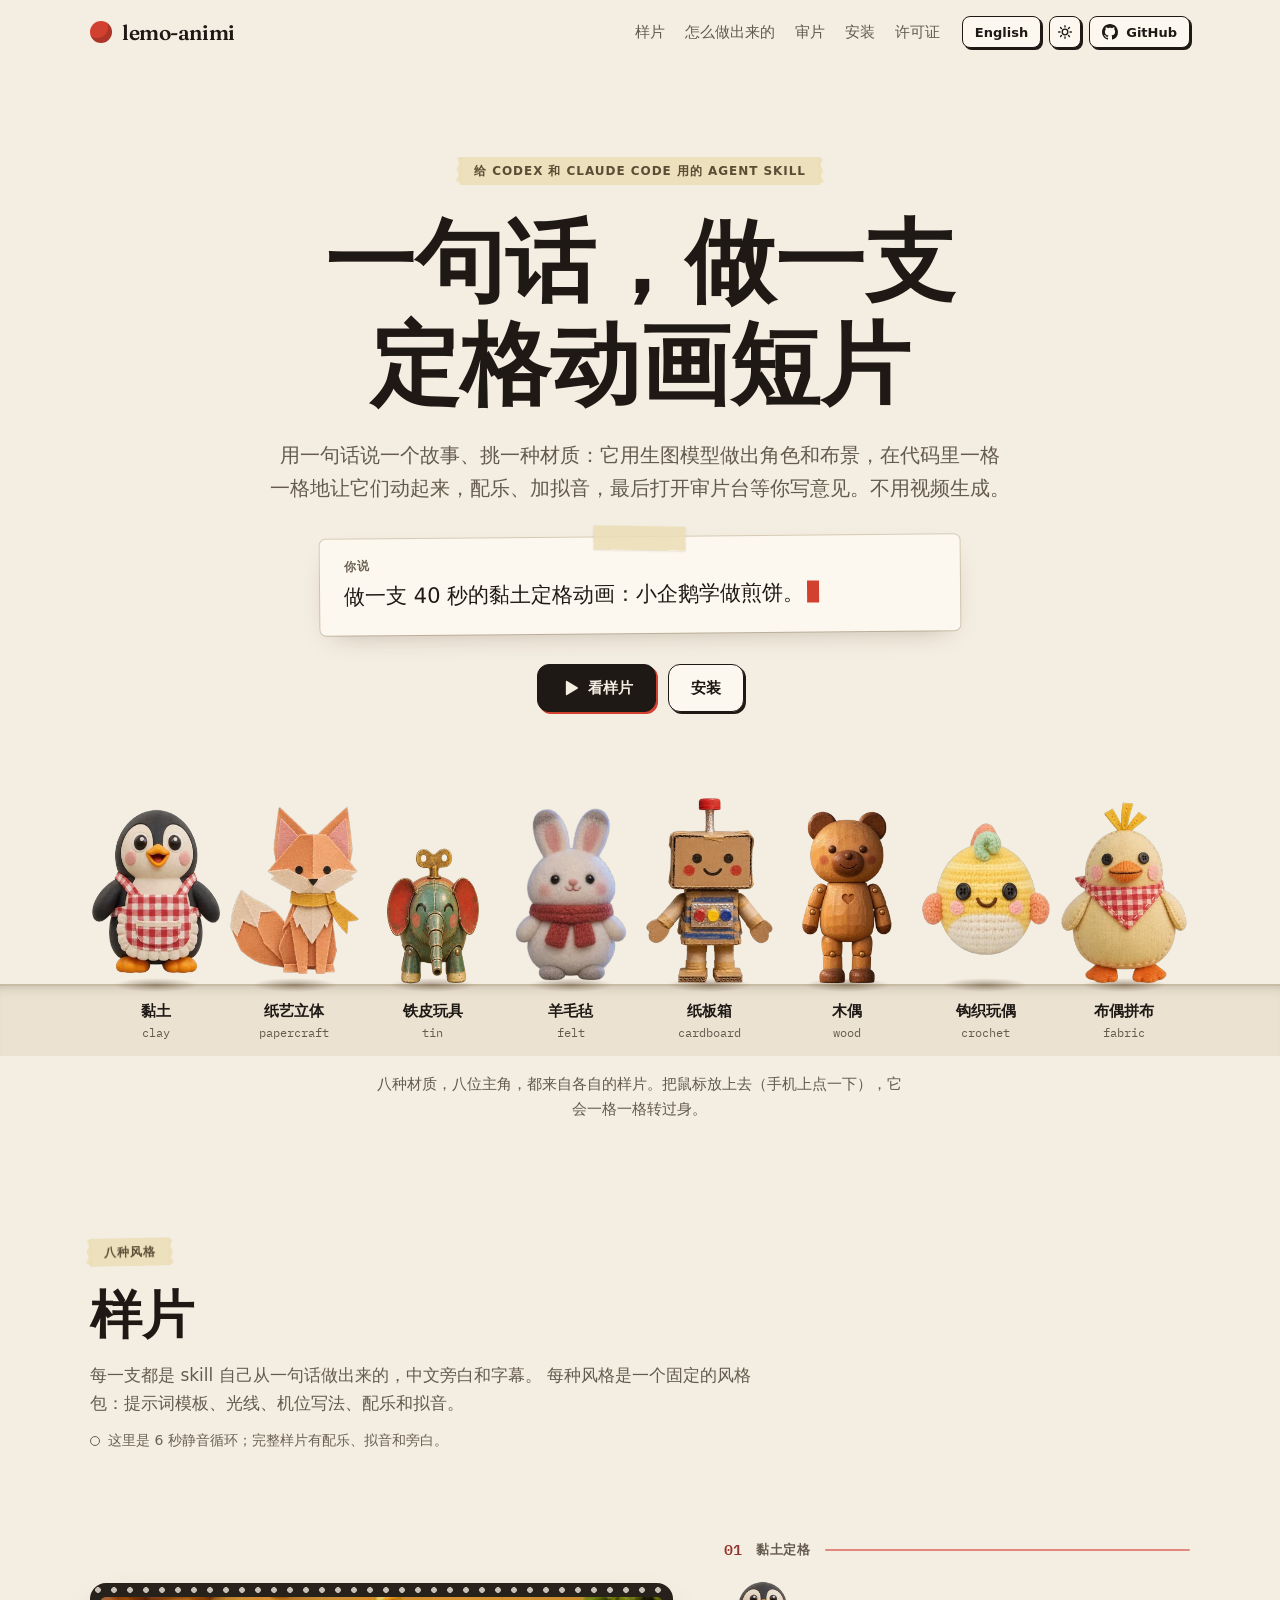
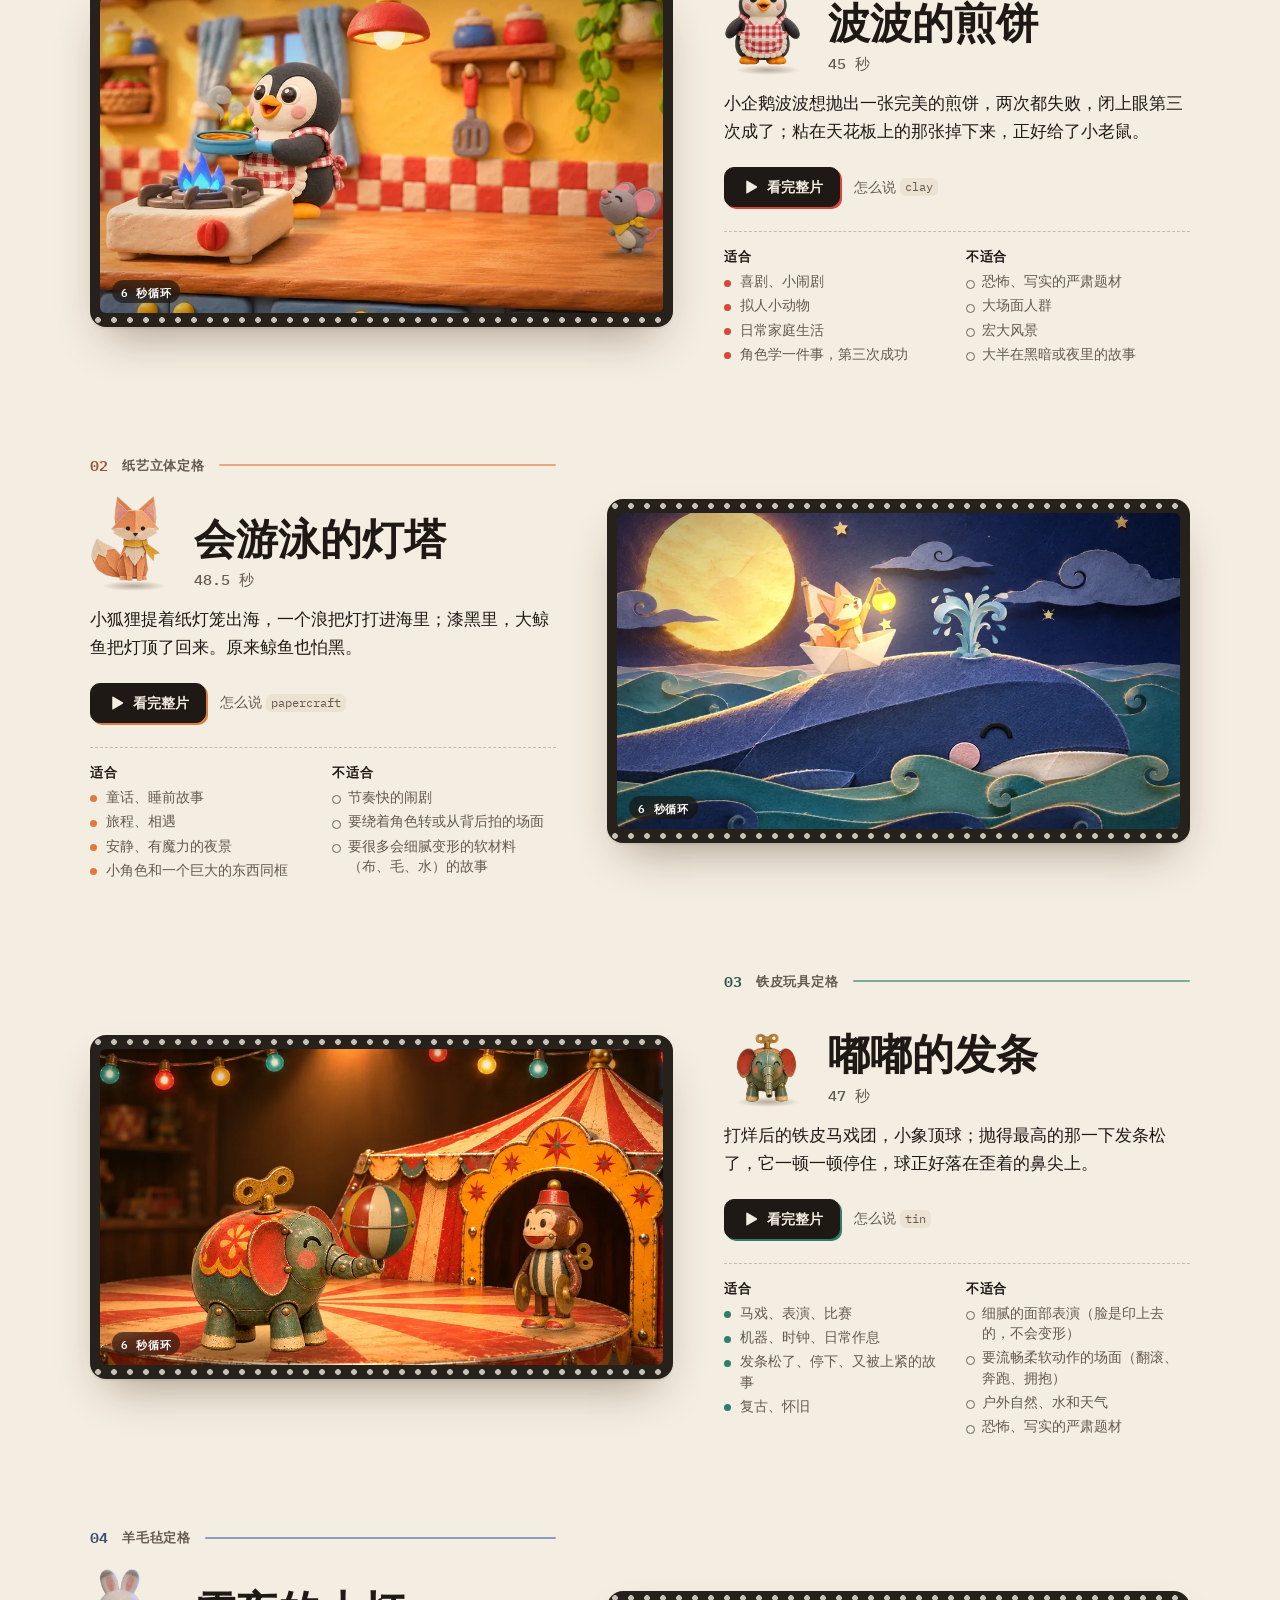
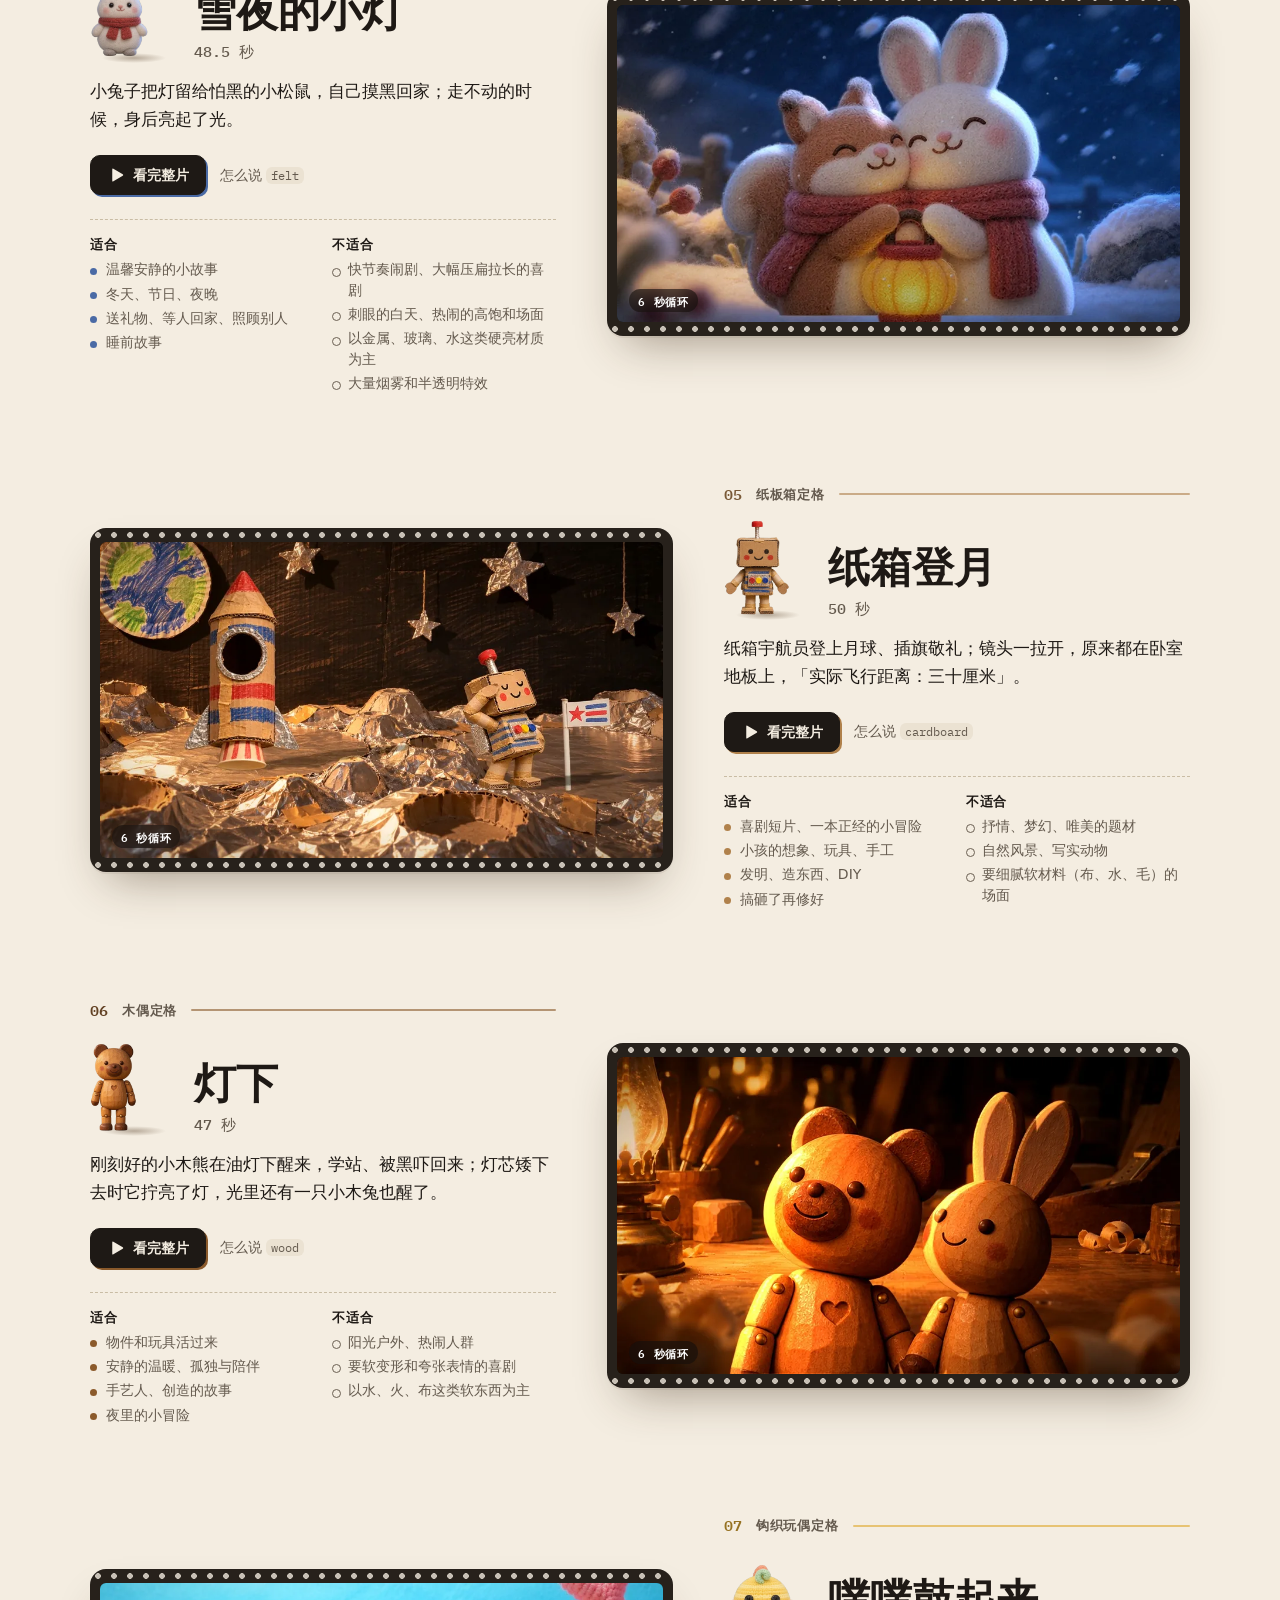
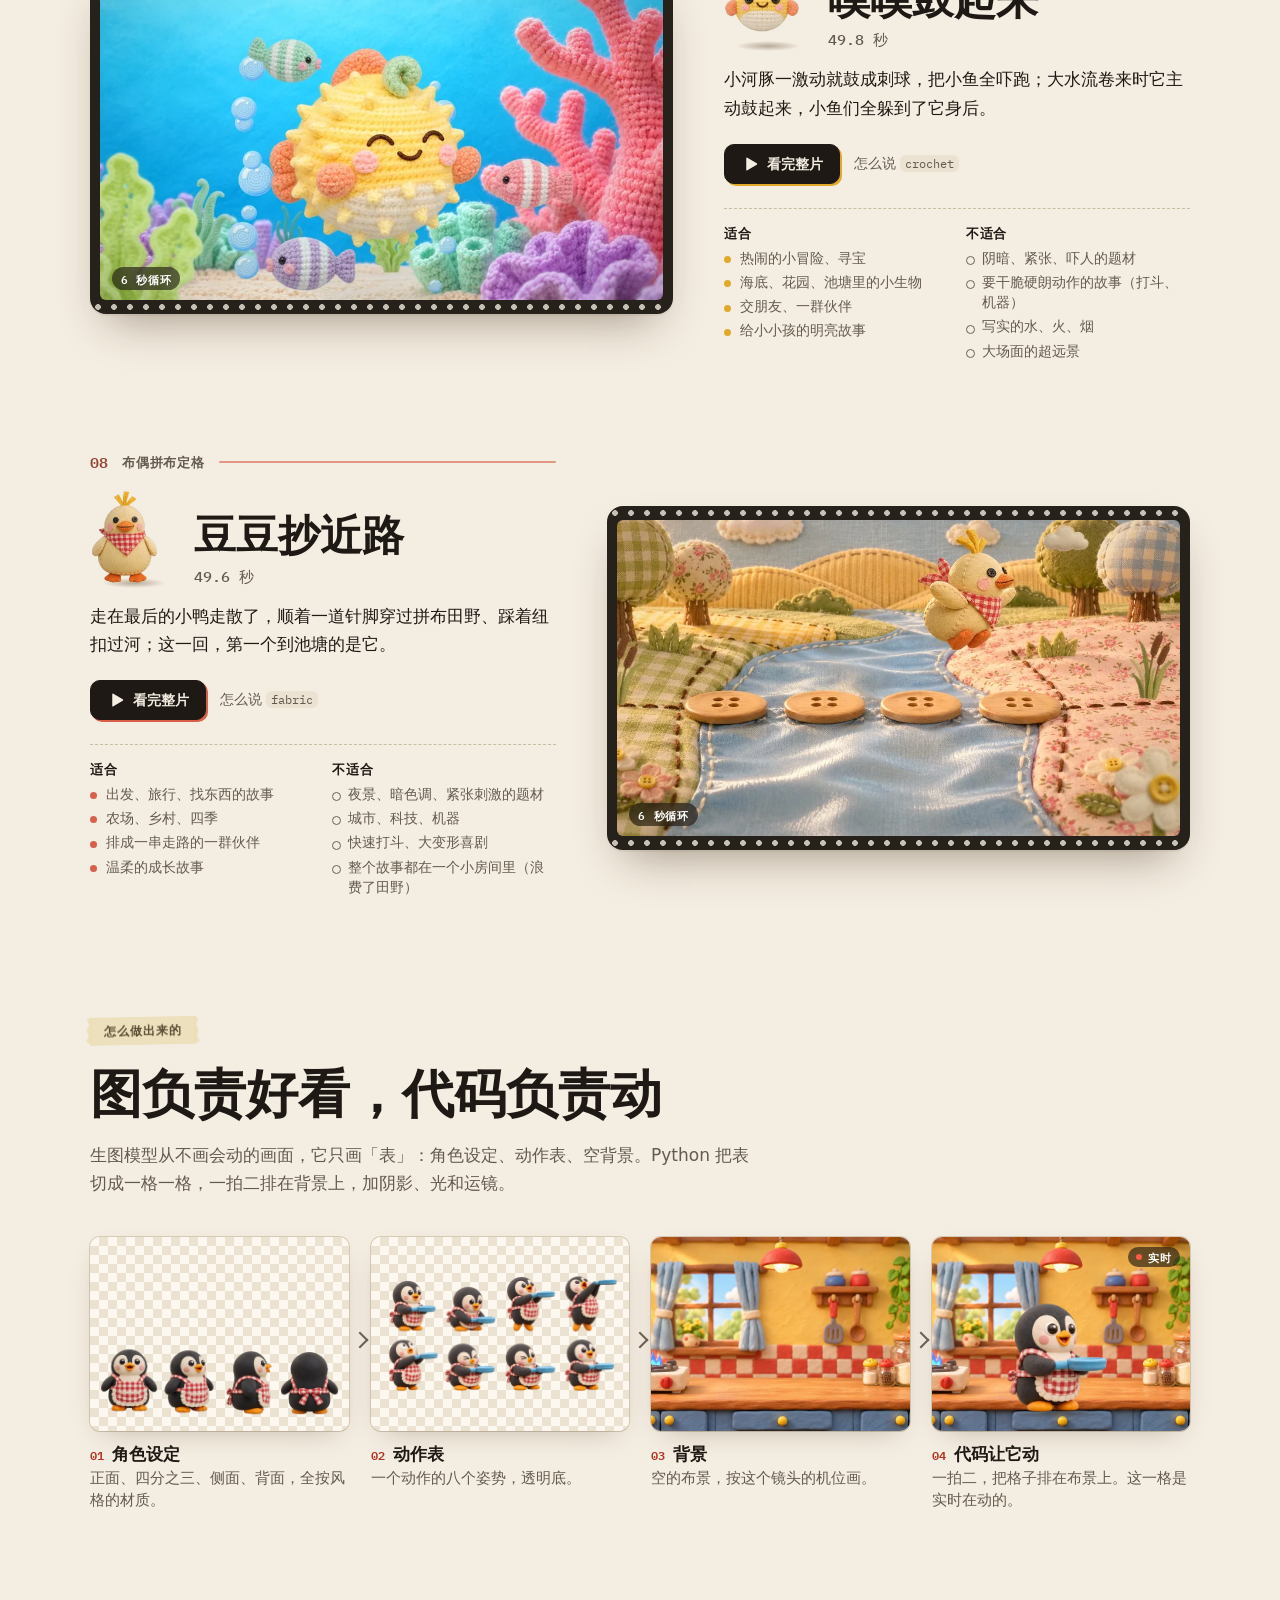
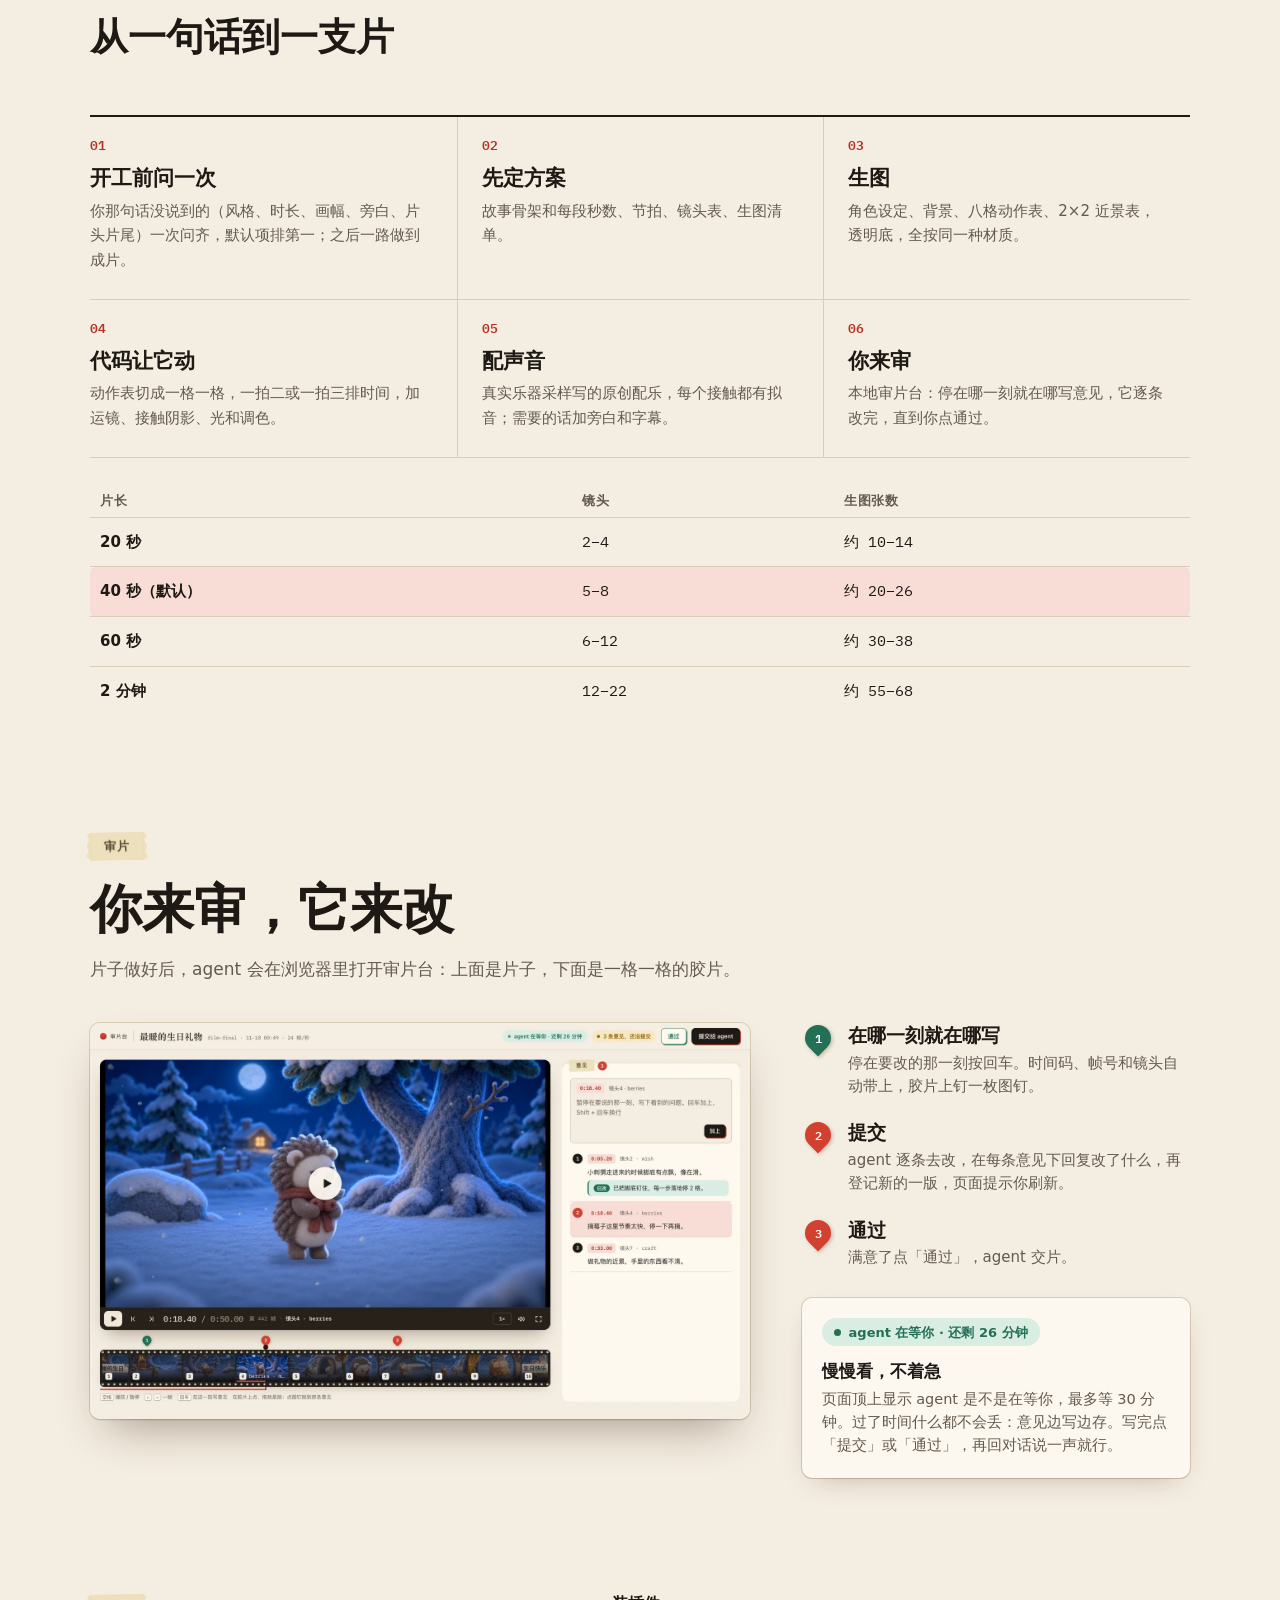
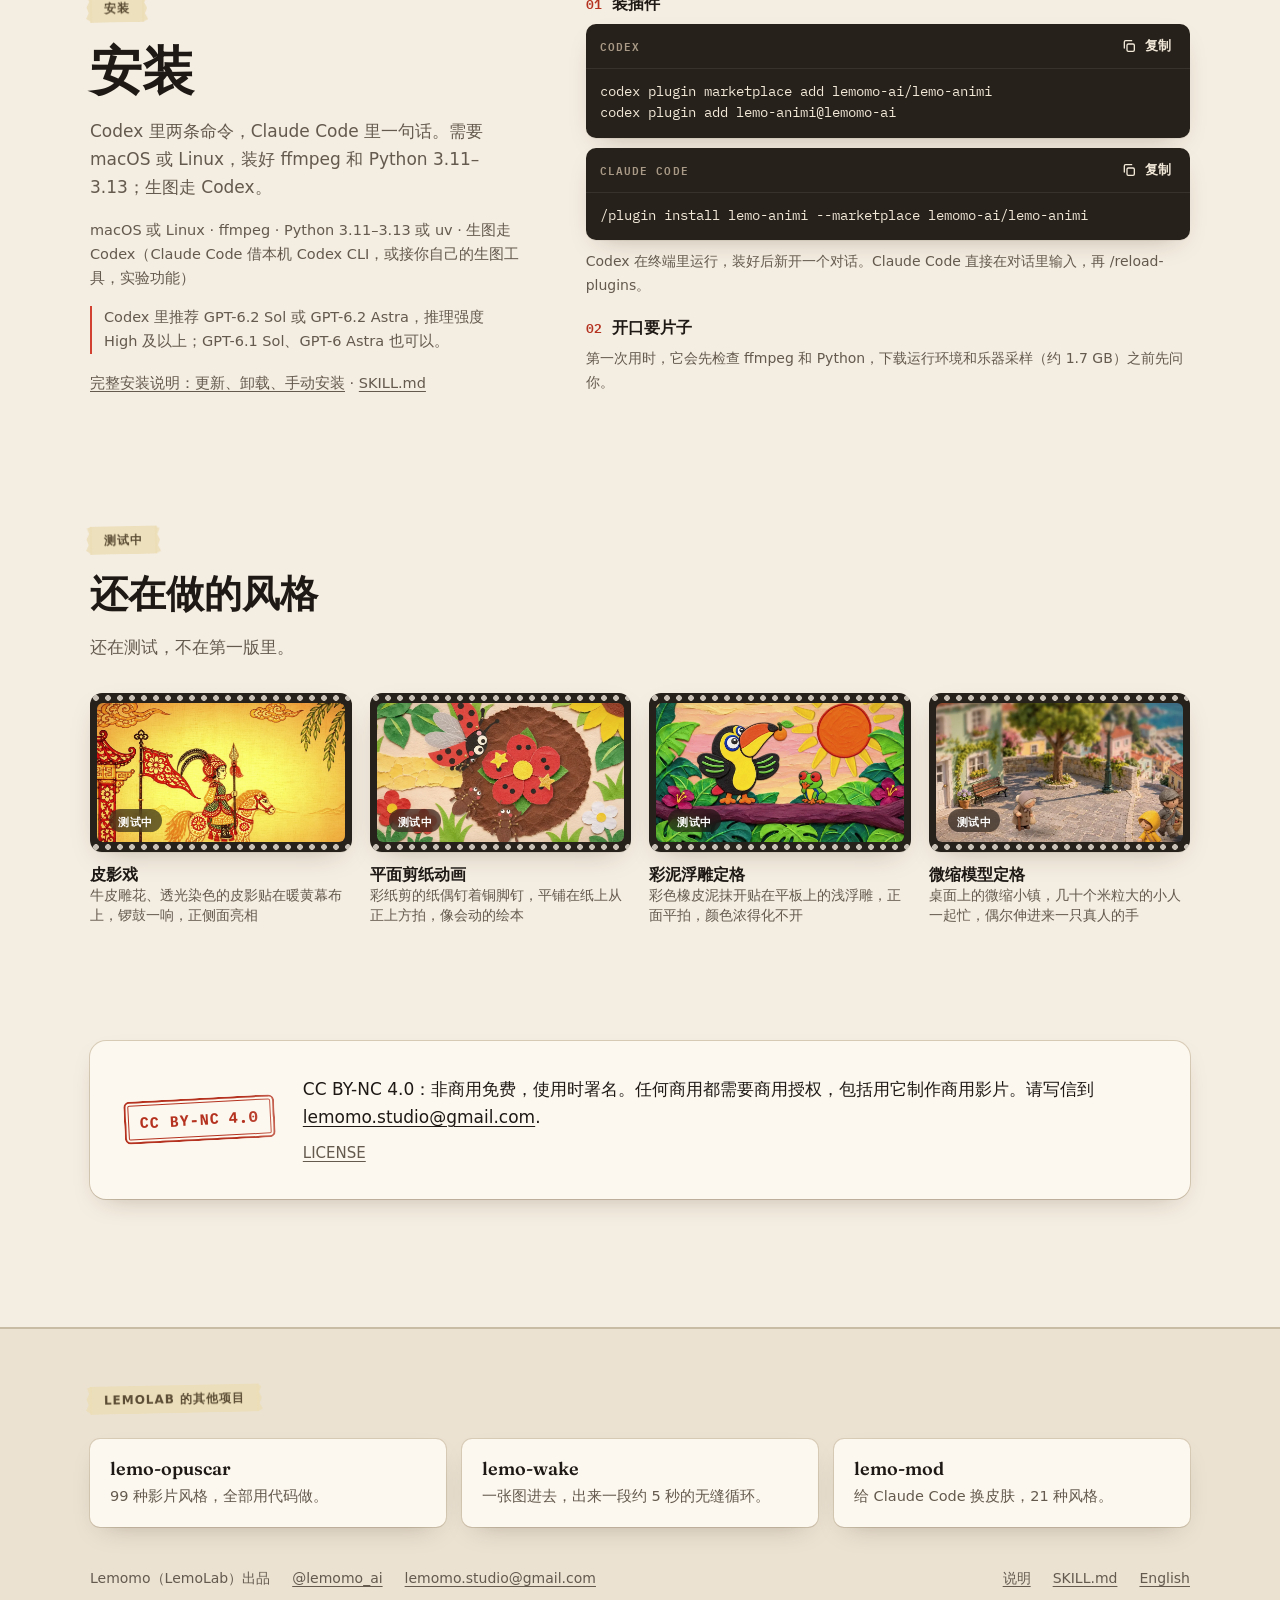
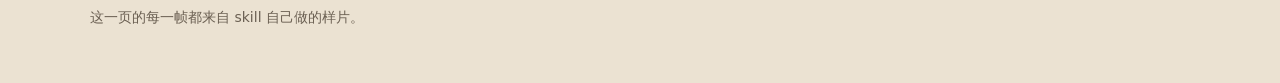
==== docs/zh/index.html @ 92ae55fa "lemo-animi 0.1.0 Stop-motion shorts from one line: a Codex and Claude Code plugin with eight styles " ====
<!doctype html>
<html lang="zh-CN">
<head>
<meta charset="utf-8">
<meta name="viewport" content="width=device-width, initial-scale=1">
<title>lemo-animi · 一句话做一支定格动画</title>
<meta name="description" content="给 Codex 和 Claude Code 用的 agent skill：一句话做一支定格动画短片，八种材质。">
<meta property="og:title" content="lemo-animi · 一句话做一支定格动画">
<meta property="og:description" content="给 Codex 和 Claude Code 用的 agent skill：一句话做一支定格动画短片，八种材质。">
<meta property="og:image" content="https://lemomo-ai.github.io/lemo-animi/readme/cast.png">
<link rel="alternate" hreflang="en" href="../">
<link rel="icon" href="data:image/svg+xml,%3Csvg xmlns='http://www.w3.org/2000/svg' viewBox='0 0 32 32'%3E%3Ccircle cx='16' cy='16' r='14' fill='%23d9473b'/%3E%3C/svg%3E">
<link rel="preconnect" href="https://fonts.googleapis.com"><link rel="preconnect" href="https://fonts.gstatic.com" crossorigin>
<link rel="stylesheet" href="https://fonts.googleapis.com/css2?family=Fraunces:opsz,wght,SOFT,WONK@9..144,500..700,0..100,0..1&family=IBM+Plex+Mono:wght@400;500;600&display=swap">
<link rel="stylesheet" href="../assets/site.css">
</head>
<body>
<header class="top"><div class="wrap">
  <a class="mark" href="#top" id="top-link"><i></i>lemo-animi</a>
  <nav><a href="#films">样片</a><a href="#how">怎么做出来的</a><a href="#review">审片</a><a href="#install">安装</a><a href="#licence">许可证</a></nav>
  <div class="tools"><a class="btn sm" href="../" hreflang="en">English</a>
    <button class="btn sm icon" id="theme" type="button" aria-label="浅色或深色" title="浅色或深色"><svg viewBox="0 0 24 24" aria-hidden="true" fill="none" stroke="currentColor" stroke-width="2" stroke-linecap="round"><circle cx="12" cy="12" r="4.2"/><path d="M12 2.5v2M12 19.5v2M2.5 12h2M19.5 12h2M5.3 5.3l1.4 1.4M17.3 17.3l1.4 1.4M5.3 18.7l1.4-1.4M17.3 6.7l1.4-1.4"/></svg></button>
    <a class="btn sm gh" href="https://github.com/lemomo-ai/lemo-animi" aria-label="GitHub"><svg viewBox="0 0 16 16" aria-hidden="true" fill="currentColor"><path d="M8 0C3.58 0 0 3.58 0 8c0 3.54 2.29 6.53 5.47 7.59.4.07.55-.17.55-.38 0-.19-.01-.82-.01-1.49-2.01.37-2.53-.49-2.69-.94-.09-.23-.48-.94-.82-1.13-.28-.15-.68-.52-.01-.53.63-.01 1.08.58 1.23.82.72 1.21 1.87.87 2.33.66.07-.52.28-.87.51-1.07-1.78-.2-3.64-.89-3.64-3.95 0-.87.31-1.59.82-2.15-.08-.2-.36-1.02.08-2.12 0 0 .67-.21 2.2.82.64-.18 1.32-.27 2-.27.68 0 1.36.09 2 .27 1.53-1.04 2.2-.82 2.2-.82.44 1.1.16 1.92.08 2.12.51.56.82 1.27.82 2.15 0 3.07-1.87 3.75-3.65 3.95.29.25.54.73.54 1.48 0 1.07-.01 1.93-.01 2.2 0 .21.15.46.55.38A8.013 8.013 0 0 0 16 8c0-4.42-3.58-8-8-8z"/></svg><span>GitHub</span></a></div>
</div></header>

<main id="top">
<div class="hero"><div class="wrap">
  <div class="tape flat">给 Codex 和 Claude Code 用的 agent skill</div>
  <h1>一句话，做一支定格动画短片</h1>
  <p class="lede">用一句话说一个故事、挑一种材质：它用生图模型做出角色和布景，在代码里一格一格地让它们动起来，配乐、加拟音，最后打开审片台等你写意见。不用视频生成。</p>
  <div class="say"><b>你说</b><q>做一支 40 秒的黏土定格动画：小企鹅学做煎饼。</q></div>
  <div class="cta"><a class="btn lg primary" href="#films"><svg viewBox="0 0 24 24" aria-hidden="true" fill="currentColor"><path d="M7 4.5v15a1 1 0 0 0 1.5.86l12.5-7.5a1 1 0 0 0 0-1.72L8.5 3.64A1 1 0 0 0 7 4.5z"/></svg>看样片</a><a class="btn lg" href="#install">安装</a></div>
</div>
<div class="shelf" aria-label="主角们"><div class="cast">
<a class="actor" href="#clay" data-turn><span class="pup"><span class="sprite" style="aspect-ratio:257/320;background-image:url(../media/cast/clay.webp)"></span></span><span class="label"><b>黏土</b><span>clay</span></span></a>
<a class="actor" href="#papercraft" data-turn><span class="pup"><span class="sprite" style="aspect-ratio:236/320;background-image:url(../media/cast/papercraft.webp)"></span></span><span class="label"><b>纸艺立体</b><span>papercraft</span></span></a>
<a class="actor" href="#tin" data-turn><span class="pup"><span class="sprite" style="aspect-ratio:283/320;background-image:url(../media/cast/tin.webp)"></span></span><span class="label"><b>铁皮玩具</b><span>tin</span></span></a>
<a class="actor" href="#felt" data-turn><span class="pup"><span class="sprite" style="aspect-ratio:195/320;background-image:url(../media/cast/felt.webp)"></span></span><span class="label"><b>羊毛毡</b><span>felt</span></span></a>
<a class="actor" href="#cardboard" data-turn><span class="pup"><span class="sprite" style="aspect-ratio:221/320;background-image:url(../media/cast/cardboard.webp)"></span></span><span class="label"><b>纸板箱</b><span>cardboard</span></span></a>
<a class="actor" href="#wood" data-turn><span class="pup"><span class="sprite" style="aspect-ratio:158/320;background-image:url(../media/cast/wood.webp)"></span></span><span class="label"><b>木偶</b><span>wood</span></span></a>
<a class="actor" href="#crochet" data-turn><span class="pup"><span class="sprite" style="aspect-ratio:253/320;background-image:url(../media/cast/crochet.webp)"></span></span><span class="label"><b>钩织玩偶</b><span>crochet</span></span></a>
<a class="actor" href="#fabric" data-turn><span class="pup"><span class="sprite" style="aspect-ratio:229/320;background-image:url(../media/cast/fabric.webp)"></span></span><span class="label"><b>布偶拼布</b><span>fabric</span></span></a>
</div></div>
<div class="wrap"><p class="cast-p">八种材质，八位主角，都来自各自的样片。把鼠标放上去（手机上点一下），它会一格一格转过身。</p></div>
</div>

<section id="films"><div class="wrap">
  <div class="sec-head"><div class="tape">八种风格</div><h2>样片</h2>
    <p class="lede">每一支都是 skill 自己从一句话做出来的，中文旁白和字幕。 每种风格是一个固定的风格包：提示词模板、光线、机位写法、配乐和拟音。</p><p class="note">这里是 6 秒静音循环；完整样片有配乐、拟音和旁白。</p></div>
<article class="film" id="clay" style="--accent:#d9473b">
  <div class="frame"><div class="screen"><video data-loop src="../media/clay.mp4" poster="../media/clay.webp" muted loop playsinline preload="none" aria-label="波波的煎饼: 6 秒循环"></video><span class="tag">6 秒循环</span></div></div>
  <div>
    <div class="meta"><span class="no">01</span><span class="kind">黏土定格</span><span class="rule"></span></div>
    <div class="who"><span class="mini" data-turn tabindex="-1"><span class="sprite" style="aspect-ratio:257/320;background-image:url(../media/cast/clay.webp)"></span></span><div>
      <h3>波波的煎饼</h3><div class="len num">45 秒</div></div></div>
    <p class="story">小企鹅波波想抛出一张完美的煎饼，两次都失败，闭上眼第三次成了；粘在天花板上的那张掉下来，正好给了小老鼠。</p>
    <div class="row"><a class="btn primary" href="https://github.com/lemomo-ai/lemo-animi/releases/download/films/bobo-pancake.mp4"><svg viewBox="0 0 24 24" aria-hidden="true" fill="currentColor"><path d="M7 4.5v15a1 1 0 0 0 1.5.86l12.5-7.5a1 1 0 0 0 0-1.72L8.5 3.64A1 1 0 0 0 7 4.5z"/></svg>看完整片</a>
      <span class="say-id">怎么说 <code>clay</code></span></div>
    <div class="fit"><div><b>适合</b><ul><li>喜剧、小闹剧</li><li>拟人小动物</li><li>日常家庭生活</li><li>角色学一件事，第三次成功</li></ul></div>
      <div class="no"><b>不适合</b><ul><li>恐怖、写实的严肃题材</li><li>大场面人群</li><li>宏大风景</li><li>大半在黑暗或夜里的故事</li></ul></div></div>
  </div>
</article>
<article class="film" id="papercraft" style="--accent:#e07b3f">
  <div class="frame"><div class="screen"><video data-loop src="../media/papercraft.mp4" poster="../media/papercraft.webp" muted loop playsinline preload="none" aria-label="会游泳的灯塔: 6 秒循环"></video><span class="tag">6 秒循环</span></div></div>
  <div>
    <div class="meta"><span class="no">02</span><span class="kind">纸艺立体定格</span><span class="rule"></span></div>
    <div class="who"><span class="mini" data-turn tabindex="-1"><span class="sprite" style="aspect-ratio:236/320;background-image:url(../media/cast/papercraft.webp)"></span></span><div>
      <h3>会游泳的灯塔</h3><div class="len num">48.5 秒</div></div></div>
    <p class="story">小狐狸提着纸灯笼出海，一个浪把灯打进海里；漆黑里，大鲸鱼把灯顶了回来。原来鲸鱼也怕黑。</p>
    <div class="row"><a class="btn primary" href="https://github.com/lemomo-ai/lemo-animi/releases/download/films/lantern-whale.mp4"><svg viewBox="0 0 24 24" aria-hidden="true" fill="currentColor"><path d="M7 4.5v15a1 1 0 0 0 1.5.86l12.5-7.5a1 1 0 0 0 0-1.72L8.5 3.64A1 1 0 0 0 7 4.5z"/></svg>看完整片</a>
      <span class="say-id">怎么说 <code>papercraft</code></span></div>
    <div class="fit"><div><b>适合</b><ul><li>童话、睡前故事</li><li>旅程、相遇</li><li>安静、有魔力的夜景</li><li>小角色和一个巨大的东西同框</li></ul></div>
      <div class="no"><b>不适合</b><ul><li>节奏快的闹剧</li><li>要绕着角色转或从背后拍的场面</li><li>要很多会细腻变形的软材料（布、毛、水）的故事</li></ul></div></div>
  </div>
</article>
<article class="film" id="tin" style="--accent:#2f7d6c">
  <div class="frame"><div class="screen"><video data-loop src="../media/tin.mp4" poster="../media/tin.webp" muted loop playsinline preload="none" aria-label="嘟嘟的发条: 6 秒循环"></video><span class="tag">6 秒循环</span></div></div>
  <div>
    <div class="meta"><span class="no">03</span><span class="kind">铁皮玩具定格</span><span class="rule"></span></div>
    <div class="who"><span class="mini" data-turn tabindex="-1"><span class="sprite" style="aspect-ratio:283/320;background-image:url(../media/cast/tin.webp)"></span></span><div>
      <h3>嘟嘟的发条</h3><div class="len num">47 秒</div></div></div>
    <p class="story">打烊后的铁皮马戏团，小象顶球；抛得最高的那一下发条松了，它一顿一顿停住，球正好落在歪着的鼻尖上。</p>
    <div class="row"><a class="btn primary" href="https://github.com/lemomo-ai/lemo-animi/releases/download/films/dudu-windup.mp4"><svg viewBox="0 0 24 24" aria-hidden="true" fill="currentColor"><path d="M7 4.5v15a1 1 0 0 0 1.5.86l12.5-7.5a1 1 0 0 0 0-1.72L8.5 3.64A1 1 0 0 0 7 4.5z"/></svg>看完整片</a>
      <span class="say-id">怎么说 <code>tin</code></span></div>
    <div class="fit"><div><b>适合</b><ul><li>马戏、表演、比赛</li><li>机器、时钟、日常作息</li><li>发条松了、停下、又被上紧的故事</li><li>复古、怀旧</li></ul></div>
      <div class="no"><b>不适合</b><ul><li>细腻的面部表演（脸是印上去的，不会变形）</li><li>要流畅柔软动作的场面（翻滚、奔跑、拥抱）</li><li>户外自然、水和天气</li><li>恐怖、写实的严肃题材</li></ul></div></div>
  </div>
</article>
<article class="film" id="felt" style="--accent:#4a6aa5">
  <div class="frame"><div class="screen"><video data-loop src="../media/felt.mp4" poster="../media/felt.webp" muted loop playsinline preload="none" aria-label="雪夜的小灯: 6 秒循环"></video><span class="tag">6 秒循环</span></div></div>
  <div>
    <div class="meta"><span class="no">04</span><span class="kind">羊毛毡定格</span><span class="rule"></span></div>
    <div class="who"><span class="mini" data-turn tabindex="-1"><span class="sprite" style="aspect-ratio:195/320;background-image:url(../media/cast/felt.webp)"></span></span><div>
      <h3>雪夜的小灯</h3><div class="len num">48.5 秒</div></div></div>
    <p class="story">小兔子把灯留给怕黑的小松鼠，自己摸黑回家；走不动的时候，身后亮起了光。</p>
    <div class="row"><a class="btn primary" href="https://github.com/lemomo-ai/lemo-animi/releases/download/films/lantern-snow.mp4"><svg viewBox="0 0 24 24" aria-hidden="true" fill="currentColor"><path d="M7 4.5v15a1 1 0 0 0 1.5.86l12.5-7.5a1 1 0 0 0 0-1.72L8.5 3.64A1 1 0 0 0 7 4.5z"/></svg>看完整片</a>
      <span class="say-id">怎么说 <code>felt</code></span></div>
    <div class="fit"><div><b>适合</b><ul><li>温馨安静的小故事</li><li>冬天、节日、夜晚</li><li>送礼物、等人回家、照顾别人</li><li>睡前故事</li></ul></div>
      <div class="no"><b>不适合</b><ul><li>快节奏闹剧、大幅压扁拉长的喜剧</li><li>刺眼的白天、热闹的高饱和场面</li><li>以金属、玻璃、水这类硬亮材质为主</li><li>大量烟雾和半透明特效</li></ul></div></div>
  </div>
</article>
<article class="film" id="cardboard" style="--accent:#b0814b">
  <div class="frame"><div class="screen"><video data-loop src="../media/cardboard.mp4" poster="../media/cardboard.webp" muted loop playsinline preload="none" aria-label="纸箱登月: 6 秒循环"></video><span class="tag">6 秒循环</span></div></div>
  <div>
    <div class="meta"><span class="no">05</span><span class="kind">纸板箱定格</span><span class="rule"></span></div>
    <div class="who"><span class="mini" data-turn tabindex="-1"><span class="sprite" style="aspect-ratio:221/320;background-image:url(../media/cast/cardboard.webp)"></span></span><div>
      <h3>纸箱登月</h3><div class="len num">50 秒</div></div></div>
    <p class="story">纸箱宇航员登上月球、插旗敬礼；镜头一拉开，原来都在卧室地板上，「实际飞行距离：三十厘米」。</p>
    <div class="row"><a class="btn primary" href="https://github.com/lemomo-ai/lemo-animi/releases/download/films/box-moon.mp4"><svg viewBox="0 0 24 24" aria-hidden="true" fill="currentColor"><path d="M7 4.5v15a1 1 0 0 0 1.5.86l12.5-7.5a1 1 0 0 0 0-1.72L8.5 3.64A1 1 0 0 0 7 4.5z"/></svg>看完整片</a>
      <span class="say-id">怎么说 <code>cardboard</code></span></div>
    <div class="fit"><div><b>适合</b><ul><li>喜剧短片、一本正经的小冒险</li><li>小孩的想象、玩具、手工</li><li>发明、造东西、DIY</li><li>搞砸了再修好</li></ul></div>
      <div class="no"><b>不适合</b><ul><li>抒情、梦幻、唯美的题材</li><li>自然风景、写实动物</li><li>要细腻软材料（布、水、毛）的场面</li></ul></div></div>
  </div>
</article>
<article class="film" id="wood" style="--accent:#8b5a2b">
  <div class="frame"><div class="screen"><video data-loop src="../media/wood.mp4" poster="../media/wood.webp" muted loop playsinline preload="none" aria-label="灯下: 6 秒循环"></video><span class="tag">6 秒循环</span></div></div>
  <div>
    <div class="meta"><span class="no">06</span><span class="kind">木偶定格</span><span class="rule"></span></div>
    <div class="who"><span class="mini" data-turn tabindex="-1"><span class="sprite" style="aspect-ratio:158/320;background-image:url(../media/cast/wood.webp)"></span></span><div>
      <h3>灯下</h3><div class="len num">47 秒</div></div></div>
    <p class="story">刚刻好的小木熊在油灯下醒来，学站、被黑吓回来；灯芯矮下去时它拧亮了灯，光里还有一只小木兔也醒了。</p>
    <div class="row"><a class="btn primary" href="https://github.com/lemomo-ai/lemo-animi/releases/download/films/lamp-bear.mp4"><svg viewBox="0 0 24 24" aria-hidden="true" fill="currentColor"><path d="M7 4.5v15a1 1 0 0 0 1.5.86l12.5-7.5a1 1 0 0 0 0-1.72L8.5 3.64A1 1 0 0 0 7 4.5z"/></svg>看完整片</a>
      <span class="say-id">怎么说 <code>wood</code></span></div>
    <div class="fit"><div><b>适合</b><ul><li>物件和玩具活过来</li><li>安静的温暖、孤独与陪伴</li><li>手艺人、创造的故事</li><li>夜里的小冒险</li></ul></div>
      <div class="no"><b>不适合</b><ul><li>阳光户外、热闹人群</li><li>要软变形和夸张表情的喜剧</li><li>以水、火、布这类软东西为主</li></ul></div></div>
  </div>
</article>
<article class="film" id="crochet" style="--accent:#e0a92a">
  <div class="frame"><div class="screen"><video data-loop src="../media/crochet.mp4" poster="../media/crochet.webp" muted loop playsinline preload="none" aria-label="噗噗鼓起来: 6 秒循环"></video><span class="tag">6 秒循环</span></div></div>
  <div>
    <div class="meta"><span class="no">07</span><span class="kind">钩织玩偶定格</span><span class="rule"></span></div>
    <div class="who"><span class="mini" data-turn tabindex="-1"><span class="sprite" style="aspect-ratio:253/320;background-image:url(../media/cast/crochet.webp)"></span></span><div>
      <h3>噗噗鼓起来</h3><div class="len num">49.8 秒</div></div></div>
    <p class="story">小河豚一激动就鼓成刺球，把小鱼全吓跑；大水流卷来时它主动鼓起来，小鱼们全躲到了它身后。</p>
    <div class="row"><a class="btn primary" href="https://github.com/lemomo-ai/lemo-animi/releases/download/films/pupu-puff.mp4"><svg viewBox="0 0 24 24" aria-hidden="true" fill="currentColor"><path d="M7 4.5v15a1 1 0 0 0 1.5.86l12.5-7.5a1 1 0 0 0 0-1.72L8.5 3.64A1 1 0 0 0 7 4.5z"/></svg>看完整片</a>
      <span class="say-id">怎么说 <code>crochet</code></span></div>
    <div class="fit"><div><b>适合</b><ul><li>热闹的小冒险、寻宝</li><li>海底、花园、池塘里的小生物</li><li>交朋友、一群伙伴</li><li>给小小孩的明亮故事</li></ul></div>
      <div class="no"><b>不适合</b><ul><li>阴暗、紧张、吓人的题材</li><li>要干脆硬朗动作的故事（打斗、机器）</li><li>写实的水、火、烟</li><li>大场面的超远景</li></ul></div></div>
  </div>
</article>
<article class="film" id="fabric" style="--accent:#d85f4a">
  <div class="frame"><div class="screen"><video data-loop src="../media/fabric.mp4" poster="../media/fabric.webp" muted loop playsinline preload="none" aria-label="豆豆抄近路: 6 秒循环"></video><span class="tag">6 秒循环</span></div></div>
  <div>
    <div class="meta"><span class="no">08</span><span class="kind">布偶拼布定格</span><span class="rule"></span></div>
    <div class="who"><span class="mini" data-turn tabindex="-1"><span class="sprite" style="aspect-ratio:229/320;background-image:url(../media/cast/fabric.webp)"></span></span><div>
      <h3>豆豆抄近路</h3><div class="len num">49.6 秒</div></div></div>
    <p class="story">走在最后的小鸭走散了，顺着一道针脚穿过拼布田野、踩着纽扣过河；这一回，第一个到池塘的是它。</p>
    <div class="row"><a class="btn primary" href="https://github.com/lemomo-ai/lemo-animi/releases/download/films/dou-shortcut.mp4"><svg viewBox="0 0 24 24" aria-hidden="true" fill="currentColor"><path d="M7 4.5v15a1 1 0 0 0 1.5.86l12.5-7.5a1 1 0 0 0 0-1.72L8.5 3.64A1 1 0 0 0 7 4.5z"/></svg>看完整片</a>
      <span class="say-id">怎么说 <code>fabric</code></span></div>
    <div class="fit"><div><b>适合</b><ul><li>出发、旅行、找东西的故事</li><li>农场、乡村、四季</li><li>排成一串走路的一群伙伴</li><li>温柔的成长故事</li></ul></div>
      <div class="no"><b>不适合</b><ul><li>夜景、暗色调、紧张刺激的题材</li><li>城市、科技、机器</li><li>快速打斗、大变形喜剧</li><li>整个故事都在一个小房间里（浪费了田野）</li></ul></div></div>
  </div>
</article>
</div></section>

<section id="how"><div class="wrap">
  <div class="tape">怎么做出来的</div>
  <h2>图负责好看，代码负责动</h2>
  <p class="lede">生图模型从不画会动的画面，它只画「表」：角色设定、动作表、空背景。Python 把表切成一格一格，一拍二排在背景上，加阴影、光和运镜。</p>
  <div class="proc"><figure><div class="pane chk"><div class="views"><span class="sprite" style="aspect-ratio:257/320;background-image:url(../media/cast/clay.webp)"></span><span class="sprite f1" style="aspect-ratio:257/320;background-image:url(../media/cast/clay.webp)"></span><span class="sprite f2" style="aspect-ratio:257/320;background-image:url(../media/cast/clay.webp)"></span><span class="sprite f3" style="aspect-ratio:257/320;background-image:url(../media/cast/clay.webp)"></span></div></div><figcaption><b>角色设定</b>正面、四分之三、侧面、背面，全按风格的材质。</figcaption></figure><figure><div class="pane chk"><img src="../media/process/toss-sheet.webp" alt="" loading="lazy"></div><figcaption><b>动作表</b>一个动作的八个姿势，透明底。</figcaption></figure><figure><div class="pane full"><img src="../media/process/bg.webp" alt="" loading="lazy"></div><figcaption><b>背景</b>空的布景，按这个镜头的机位画。</figcaption></figure><figure><div class="pane full live"><img class="bgimg" src="../media/process/bg.webp" alt="" loading="lazy"><span class="shadow"></span><span class="actor2" style="--cell:300/300;background-image:url(../media/process/toss.webp)"></span><span class="rec">实时</span></div><figcaption><b>代码让它动</b>一拍二，把格子排在布景上。这一格是实时在动的。</figcaption></figure></div>
  <h2 class="sm" style="margin-top:clamp(64px,8vw,104px)">从一句话到一支片</h2>
  <ol class="xsheet"><li><b>开工前问一次</b><span>你那句话没说到的（风格、时长、画幅、旁白、片头片尾）一次问齐，默认项排第一；之后一路做到成片。</span></li><li><b>先定方案</b><span>故事骨架和每段秒数、节拍、镜头表、生图清单。</span></li><li><b>生图</b><span>角色设定、背景、八格动作表、2×2 近景表，透明底，全按同一种材质。</span></li><li><b>代码让它动</b><span>动作表切成一格一格，一拍二或一拍三排时间，加运镜、接触阴影、光和调色。</span></li><li><b>配声音</b><span>真实乐器采样写的原创配乐，每个接触都有拟音；需要的话加旁白和字幕。</span></li><li><b>你来审</b><span>本地审片台：停在哪一刻就在哪写意见，它逐条改完，直到你点通过。</span></li></ol>
  <div class="tablewrap"><table class="lens num"><thead><tr><th>片长</th><th>镜头</th><th>生图张数</th></tr></thead><tbody><tr><td>20 秒</td><td>2–4</td><td>约 10–14</td></tr><tr class=def><td>40 秒（默认）</td><td>5–8</td><td>约 20–26</td></tr><tr><td>60 秒</td><td>6–12</td><td>约 30–38</td></tr><tr><td>2 分钟</td><td>12–22</td><td>约 55–68</td></tr></tbody></table></div>
</div></section>

<section id="review"><div class="wrap">
  <div class="tape">审片</div>
  <h2>你来审，它来改</h2>
  <p class="lede">片子做好后，agent 会在浏览器里打开审片台：上面是片子，下面是一格一格的胶片。</p>
  <div class="rv">
    <figure class="desk"><img src="../readme/review-zh.webp" alt="审片台：片子停在 0:18.40，胶片上钉着三条意见，第一条已经标了「已改」和 agent 的回复" width="1600" height="960" loading="lazy"></figure>
    <div class="rv-side">
      <ol class="rv-pts"><li><span class="pin"><i>1</i></span><div><b>在哪一刻就在哪写</b><span>停在要改的那一刻按回车。时间码、帧号和镜头自动带上，胶片上钉一枚图钉。</span></div></li><li><span class="pin"><i>2</i></span><div><b>提交</b><span>agent 逐条去改，在每条意见下回复改了什么，再登记新的一版，页面提示你刷新。</span></div></li><li><span class="pin"><i>3</i></span><div><b>通过</b><span>满意了点「通过」，agent 交片。</span></div></li></ol>
      <div class="rv-wait"><span class="pill ok live">agent 在等你 · 还剩 26 分钟</span><b>慢慢看，不着急</b><p>页面顶上显示 agent 是不是在等你，最多等 30 分钟。过了时间什么都不会丢：意见边写边存。写完点「提交」或「通过」，再回对话说一声就行。</p></div>
    </div>
  </div>
</div></section>

<section id="install"><div class="wrap inst">
  <div><div class="tape">安装</div><h2>安装</h2>
    <p class="lede">Codex 里两条命令，Claude Code 里一句话。需要 macOS 或 Linux，装好 ffmpeg 和 Python 3.11–3.13；生图走 Codex。</p><p class="need">macOS 或 Linux · ffmpeg · Python 3.11–3.13 或 uv · 生图走 Codex（Claude Code 借本机 Codex CLI，或接你自己的生图工具，实验功能）</p><p class="need model">Codex 里推荐 GPT-6.2 Sol 或 GPT-6.2 Astra，推理强度 High 及以上；GPT-6.1 Sol、GPT-6 Astra 也可以。</p>
    <p class="need"><a href="https://github.com/lemomo-ai/lemo-animi/blob/main/README.zh-CN.md#安装">完整安装说明：更新、卸载、手动安装</a> · <a href="https://github.com/lemomo-ai/lemo-animi/blob/main/plugin/skills/lemo-animi/SKILL.md">SKILL.md</a></p></div>
  <ol class="cmds"><li><div class="h">装插件</div><div class="code"><div class="code-h"><span class="who">Codex</span><button class="btn sm quiet copy" type="button" data-done="已复制"><svg viewBox="0 0 24 24" aria-hidden="true" fill="none" stroke="currentColor" stroke-width="2" stroke-linecap="round" stroke-linejoin="round"><rect x="9" y="9" width="11" height="11" rx="2"/><path d="M5 15V6a2 2 0 0 1 2-2h9"/></svg><span>复制</span></button></div><pre class="cmd">codex plugin marketplace add lemomo-ai/lemo-animi
codex plugin add lemo-animi@lemomo-ai</pre></div><div class="code"><div class="code-h"><span class="who">Claude Code</span><button class="btn sm quiet copy" type="button" data-done="已复制"><svg viewBox="0 0 24 24" aria-hidden="true" fill="none" stroke="currentColor" stroke-width="2" stroke-linecap="round" stroke-linejoin="round"><rect x="9" y="9" width="11" height="11" rx="2"/><path d="M5 15V6a2 2 0 0 1 2-2h9"/></svg><span>复制</span></button></div><pre class="cmd">/plugin install lemo-animi --marketplace lemomo-ai/lemo-animi</pre></div><div class=p>Codex 在终端里运行，装好后新开一个对话。Claude Code 直接在对话里输入，再 /reload-plugins。</div></li><li><div class="h">开口要片子</div><div class=p>第一次用时，它会先检查 ffmpeg 和 Python，下载运行环境和乐器采样（约 1.7 GB）之前先问你。</div></li></ol>
</div></section>

<section id="in-progress"><div class="wrap">
  <div class="tape">测试中</div><h2 class="sm">还在做的风格</h2>
  <p class="lede">还在测试，不在第一版里。</p>
  <div class="wip"><figure><div class="frame sm"><div class="screen"><img src="../media/shadow.webp" alt="" loading="lazy"><span class="tag">测试中</span></div></div><figcaption><b>皮影戏</b>牛皮雕花、透光染色的皮影贴在暖黄幕布上，锣鼓一响，正侧面亮相</figcaption></figure><figure><div class="frame sm"><div class="screen"><img src="../media/cutout.webp" alt="" loading="lazy"><span class="tag">测试中</span></div></div><figcaption><b>平面剪纸动画</b>彩纸剪的纸偶钉着铜脚钉，平铺在纸上从正上方拍，像会动的绘本</figcaption></figure><figure><div class="frame sm"><div class="screen"><img src="../media/plasticine-flat.webp" alt="" loading="lazy"><span class="tag">测试中</span></div></div><figcaption><b>彩泥浮雕定格</b>彩色橡皮泥抹开贴在平板上的浅浮雕，正面平拍，颜色浓得化不开</figcaption></figure><figure><div class="frame sm"><div class="screen"><img src="../media/miniature.webp" alt="" loading="lazy"><span class="tag">测试中</span></div></div><figcaption><b>微缩模型定格</b>桌面上的微缩小镇，几十个米粒大的小人一起忙，偶尔伸进来一只真人的手</figcaption></figure></div>
</div></section>

<section id="licence"><div class="wrap">
  <div class="lic"><span class="stamp">CC BY-NC 4.0</span><div>
    <p>CC BY-NC 4.0：非商用免费，使用时署名。任何商用都需要商用授权，包括用它制作商用影片。请写信到 <a href="mailto:lemomo.studio@gmail.com">lemomo.studio@gmail.com</a>.</p>
    <p><a href="https://github.com/lemomo-ai/lemo-animi/blob/main/LICENSE">LICENSE</a></p></div></div>
</div></section>
</main>

<footer><div class="wrap">
  <div class="tape">LemoLab 的其他项目</div>
  <div class="more"><a href="https://github.com/lemomo-ai/lemo-opuscar"><b>lemo-opuscar</b><span>99 种影片风格，全部用代码做。</span></a><a href="https://github.com/lemomo-ai/lemo-wake"><b>lemo-wake</b><span>一张图进去，出来一段约 5 秒的无缝循环。</span></a><a href="https://github.com/lemomo-ai/lemo-mod"><b>lemo-mod</b><span>给 Claude Code 换皮肤，21 种风格。</span></a></div>
  <div class="foot"><span>Lemomo（LemoLab）出品</span><a href="https://x.com/lemomo_ai">@lemomo_ai</a><a href="mailto:lemomo.studio@gmail.com">lemomo.studio@gmail.com</a>
    <span class="sp"></span><a href="https://github.com/lemomo-ai/lemo-animi/blob/main/README.zh-CN.md">说明</a><a href="https://github.com/lemomo-ai/lemo-animi/blob/main/plugin/skills/lemo-animi/SKILL.md">SKILL.md</a><a href="../">English</a></div>
  <p class="foot made">这一页的每一帧都来自 skill 自己做的样片。</p>
</div></footer>
<script src="../assets/site.js"></script>
</body>
</html>
---- docs/assets/site.css ----
/* lemo-animi gallery. The studio bench: warm paper, masking-tape labels, film strips with sprocket holes, sticker
   buttons with a hard shadow. Everything moves the way the films do: in steps, never eased. Rules: docs/DESIGN.md. */

/* ---------- tokens:start (kept in sync with scripts/review.py) ---------- */
:root {
  --surface-0: #f4ede1; --surface-1: #ebe2d2; --surface-2: #fdf8ef;
  --ink: #1e1915; --ink-2: #645a4e; --ink-3: #6b6053; --line: #d9cdb8; --line-2: #c9bca4;
  --accent: #d2402f; --accent-ink: #b4321f; --accent-soft: #f7ddd6; --on-accent: #fff;
  --ok: #237057; --ok-soft: #d9ede3; --info: #3c5fa6; --info-soft: #dde6f6;
  --warn: #8f5b00; --warn-soft: #f8e9c4; --danger: #b02a1d; --danger-soft: #f6d9d4;
  --deck: #27211b; --deck-2: #352d25; --deck-ink: #f1e8d8; --deck-mute: #a89a86; --hole: rgba(244, 237, 225, .78);
  --tape: rgba(236, 221, 182, .85); --tape-ink: #5b4d35;
  --sh-1: 0 1px 0 rgba(60, 40, 20, .06), 0 10px 28px -14px rgba(60, 40, 20, .35);
  --sh-2: 0 2px 0 rgba(60, 40, 20, .06), 0 22px 44px -18px rgba(60, 40, 20, .45);
  --sh-hard: 2px 2px 0 var(--ink); --sh-hard-up: 3px 3px 0 var(--ink);
  --f-display: "Fraunces", "Songti SC", "Noto Serif SC", "Source Han Serif SC", Georgia, serif;
  --f-sans: system-ui, -apple-system, "PingFang SC", "Hiragino Sans GB", "Noto Sans SC", "Microsoft YaHei", sans-serif;
  --f-mono: "IBM Plex Mono", ui-monospace, "SF Mono", Menlo, Consolas, monospace;
  --r-sm: 6px; --r-md: 10px; --r-lg: 16px; --r-xl: 22px;
  --s-1: 4px; --s-2: 8px; --s-3: 12px; --s-4: 16px; --s-5: 24px; --s-6: 32px; --s-7: 48px; --s-8: 64px; --s-9: 96px;
  --t-xs: 12px; --t-sm: 13px; --t-md: 15px; --t-lg: 17px; --t-xl: 20px;
  --btn-sm: 32px; --btn-md: 40px; --btn-lg: 48px; --focus: 0 0 0 2px var(--surface-0), 0 0 0 4.5px var(--accent);
  --step: .12s steps(2, end);
  color-scheme: light;
}
@media (prefers-color-scheme: dark) {
  :root:not([data-theme="light"]) {
    --surface-0: #15120f; --surface-1: #1d1814; --surface-2: #26201a;
    --ink: #f1e8da; --ink-2: #b3a694; --ink-3: #9a8d7e; --line: #38302a; --line-2: #4a4038;
    --accent: #ef6a56; --accent-ink: #ff8a76; --accent-soft: #3f231e; --on-accent: #15120f;
    --ok: #5fc49b; --ok-soft: #173327; --info: #8fb3ea; --info-soft: #1c2a42;
    --warn: #e9b949; --warn-soft: #3a2f12; --danger: #ff7f6c; --danger-soft: #45201b;
    --deck: #0f0d0b; --deck-2: #1c1813; --deck-ink: #efe6d6; --deck-mute: #9a8d7d; --hole: #3a332a;
    --tape: rgba(120, 100, 60, .45); --tape-ink: #e8d9b5;
    --sh-1: 0 1px 0 rgba(0, 0, 0, .3), 0 12px 30px -14px rgba(0, 0, 0, .75);
    --sh-2: 0 2px 0 rgba(0, 0, 0, .3), 0 24px 48px -18px rgba(0, 0, 0, .85);
    color-scheme: dark;
  }
}
:root[data-theme="dark"] {
  --surface-0: #15120f; --surface-1: #1d1814; --surface-2: #26201a;
  --ink: #f1e8da; --ink-2: #b3a694; --ink-3: #9a8d7e; --line: #38302a; --line-2: #4a4038;
  --accent: #ef6a56; --accent-ink: #ff8a76; --accent-soft: #3f231e; --on-accent: #15120f;
  --ok: #5fc49b; --ok-soft: #173327; --info: #8fb3ea; --info-soft: #1c2a42;
  --warn: #e9b949; --warn-soft: #3a2f12; --danger: #ff7f6c; --danger-soft: #45201b;
  --deck: #0f0d0b; --deck-2: #1c1813; --deck-ink: #efe6d6; --deck-mute: #9a8d7d; --hole: #3a332a;
  --tape: rgba(120, 100, 60, .45); --tape-ink: #e8d9b5;
  --sh-1: 0 1px 0 rgba(0, 0, 0, .3), 0 12px 30px -14px rgba(0, 0, 0, .75);
  --sh-2: 0 2px 0 rgba(0, 0, 0, .3), 0 24px 48px -18px rgba(0, 0, 0, .85);
  color-scheme: dark;
}
/* ---------- tokens:end ---------- */

/* ---------- base ---------- */
* { box-sizing: border-box; }
html { scroll-behavior: smooth; -webkit-text-size-adjust: 100%; }
body { margin: 0; background: var(--surface-0); color: var(--ink); font: var(--t-lg)/1.65 var(--f-sans); -webkit-font-smoothing: antialiased; overflow-x: hidden; }
img, video { display: block; max-width: 100%; }
a { color: inherit; text-decoration-thickness: 1px; text-underline-offset: 3px; }
a:hover { text-decoration-thickness: 2px; }
code { font: .86em/1.4 var(--f-mono); background: var(--surface-1); padding: .1em .4em; border-radius: var(--r-sm); }
:focus-visible { outline: none; box-shadow: var(--focus); border-radius: var(--r-sm); }
.wrap { max-width: 1180px; margin: 0 auto; padding: 0 clamp(16px, 4vw, 40px); }
.num { font-variant-numeric: tabular-nums; }
h1, h2, h3 { text-wrap: balance; font-family: var(--f-display); font-weight: 600; letter-spacing: -.015em; line-height: 1.08; margin: 0; font-optical-sizing: auto; font-variation-settings: "SOFT" 100, "WONK" 0; }
h2 { font-size: clamp(32px, 4.4vw, 52px); }
h2.sm { font-size: clamp(26px, 3.2vw, 38px); }
:lang(zh-CN) h1, :lang(zh-CN) h2, :lang(zh-CN) h3 { letter-spacing: 0; line-height: 1.2; }
.lede { color: var(--ink-2); max-width: 62ch; margin: var(--s-4) 0 0; text-wrap: pretty; }
section { padding: clamp(64px, 9vw, 120px) 0 0; scroll-margin-top: 64px; }

/* a strip of masking tape: the section kicker. Slightly askew, torn ends. */
.tape { display: inline-flex; align-items: center; gap: 8px; position: relative; font: 600 var(--t-xs)/1 var(--f-mono); letter-spacing: .12em; text-transform: uppercase; color: var(--tape-ink); background: var(--tape); padding: 8px 14px; margin-bottom: var(--s-4); transform: rotate(-1.2deg); transform-origin: left center; backdrop-filter: blur(1px); }
.tape::before, .tape::after { content: ""; position: absolute; top: 0; bottom: 0; width: 6px; background: inherit; }
.tape::before { left: -4px; clip-path: polygon(100% 0, 100% 100%, 0 85%, 45% 65%, 10% 45%, 55% 25%, 20% 5%); }
.tape::after { right: -4px; clip-path: polygon(0 0, 0 100%, 100% 90%, 50% 70%, 85% 50%, 40% 30%, 80% 10%); }
:lang(zh-CN) .tape { letter-spacing: .08em; font-family: var(--f-sans); }
.tape.flat { transform: none; }

/* ---------- buttons: one system, DESIGN.md ---------- */
.btn { display: inline-flex; align-items: center; justify-content: center; gap: 8px; height: var(--btn-md); padding: 0 16px; border-radius: var(--r-md); border: 1.5px solid var(--ink); background: var(--surface-2); color: var(--ink); font: 600 14px/1 var(--f-sans); text-decoration: none; cursor: pointer; white-space: nowrap; user-select: none; -webkit-tap-highlight-color: transparent; box-shadow: var(--sh-hard); transition: transform var(--step), box-shadow var(--step), background-color var(--step); }
.btn:hover { transform: translate(-1px, -1px); box-shadow: var(--sh-hard-up); text-decoration: none; }
.btn:active { transform: translate(1px, 1px); box-shadow: 0 0 0 var(--ink); }
.btn:focus-visible { box-shadow: var(--sh-hard), var(--focus); }
.btn:disabled, .btn[aria-disabled="true"] { opacity: .45; box-shadow: none; transform: none; cursor: not-allowed; }
.btn svg { width: 18px; height: 18px; flex: none; }
.btn.primary { background: var(--ink); color: var(--surface-0); --sh-hard: 2px 2px 0 var(--accent); --sh-hard-up: 3px 3px 0 var(--accent); }
.btn.primary:active { box-shadow: 0 0 0 var(--accent); }
.btn.ok { border-color: var(--ok); color: var(--ok); --sh-hard: 2px 2px 0 var(--ok); --sh-hard-up: 3px 3px 0 var(--ok); }
.btn.ok:active { box-shadow: 0 0 0 var(--ok); }
.btn.quiet { border-color: transparent; background: transparent; color: var(--ink-2); box-shadow: none; }
.btn.quiet:hover { background: var(--surface-1); color: var(--ink); transform: none; box-shadow: none; }
.btn.quiet:active { transform: translateY(1px); }
.btn.quiet:focus-visible { box-shadow: var(--focus); }
.btn.icon { padding: 0; width: var(--btn-md); }
.btn.sm { height: var(--btn-sm); padding: 0 12px; font-size: var(--t-sm); border-radius: 8px; }
.btn.sm svg { width: 16px; height: 16px; }
.btn.sm.icon { width: var(--btn-sm); }
.btn.lg { height: var(--btn-lg); padding: 0 22px; font-size: 15px; border-radius: 12px; }
.btn.lg svg { width: 20px; height: 20px; }
.btn.lg.icon { width: var(--btn-lg); }
.btn.pill { border-radius: 999px; }

/* pills: status, never actions */
.pill { display: inline-flex; align-items: center; gap: 8px; height: 28px; padding: 0 12px; border-radius: 999px; font: 600 var(--t-sm)/1 var(--f-sans); white-space: nowrap; background: var(--surface-1); color: var(--ink-2); }
.pill::before { content: ""; width: 7px; height: 7px; border-radius: 50%; background: currentColor; flex: none; }
.pill.ok { background: var(--ok-soft); color: var(--ok); }
.pill.ok.live::before { animation: breathe 2.4s steps(6, end) infinite; }
@keyframes breathe { 0%, 100% { opacity: 1; transform: scale(1); } 50% { opacity: .35; transform: scale(.7); } }

/* ---------- top bar ---------- */
.top { position: sticky; top: 0; z-index: 20; background: color-mix(in srgb, var(--surface-0) 86%, transparent); backdrop-filter: blur(12px); -webkit-backdrop-filter: blur(12px); border-bottom: 1px solid transparent; transition: border-color .2s steps(2); }
.top.stuck { border-bottom-color: var(--line); }
.top .wrap { display: flex; align-items: center; gap: 22px; height: 64px; }
.mark { font: 600 21px/1 var(--f-display); text-decoration: none; letter-spacing: -.02em; display: inline-flex; align-items: center; gap: 10px; white-space: nowrap; }
.mark i { width: 22px; height: 22px; border-radius: 50%; background: var(--accent); display: inline-block; box-shadow: inset -4px -5px 0 rgba(0, 0, 0, .18); transition: transform var(--step); }
.mark:hover i { transform: translateY(-3px) scaleY(1.06); }
.top nav { display: flex; gap: 20px; margin-left: auto; font-size: var(--t-md); }
.top nav a { text-decoration: none; color: var(--ink-2); white-space: nowrap; padding: 6px 0; }
.top nav a:hover { color: var(--ink); text-decoration: underline; text-decoration-thickness: 2px; text-decoration-color: var(--accent); }
.tools { display: flex; gap: 8px; align-items: center; }
@media (max-width: 860px) { .top nav { display: none; } .tools { margin-left: auto; } }
@media (max-width: 520px) { .tools .gh span { display: none; } .tools .gh { width: var(--btn-sm); padding: 0; } .top .wrap { gap: 10px; } .mark { font-size: 19px; } }

/* ---------- hero ---------- */
.hero { padding: clamp(44px, 7vw, 96px) 0 0; text-align: center; }
.hero .tape { margin-bottom: var(--s-5); max-width: 100%; text-align: center; justify-content: center; }
@media (max-width: 520px) { .hero .tape { letter-spacing: .06em; font-size: 11px; } }
.hero h1 { font-size: clamp(46px, 8vw, 108px); max-width: 13ch; margin: 0 auto; font-variation-settings: "SOFT" 100, "WONK" 1; }
:lang(zh-CN) .hero h1 { max-width: 9em; font-size: clamp(40px, 7vw, 92px); line-height: 1.15; }
.hero .lede { font-size: clamp(17px, 1.6vw, 20px); margin: var(--s-5) auto 0; text-wrap: balance; }
/* "you say": an index card, taped to the page */
.say { position: relative; margin: var(--s-6) auto 0; max-width: 640px; text-align: left; background: var(--surface-2); border-radius: var(--r-sm); box-shadow: var(--sh-1), 0 0 0 1px var(--line); padding: 20px 24px 22px; transform: rotate(-.5deg); }
.say::before { content: ""; position: absolute; left: 50%; top: -11px; width: 92px; height: 24px; margin-left: -46px; background: var(--tape); transform: rotate(1.5deg); box-shadow: 0 1px 2px rgba(60, 40, 20, .12); }
.say b { display: block; font: 600 var(--t-xs)/1 var(--f-mono); letter-spacing: .12em; text-transform: uppercase; color: var(--ink-3); margin-bottom: 10px; }
.say q { quotes: none; font: 500 clamp(17px, 1.9vw, 21px)/1.5 var(--f-sans); }
.say q::after { content: ""; display: inline-block; width: .55em; height: 1.05em; margin-left: 3px; vertical-align: -.16em; background: var(--accent); animation: caret 1s steps(1) infinite; }
@keyframes caret { 50% { opacity: 0; } }
.cta { display: flex; gap: 12px; flex-wrap: wrap; justify-content: center; margin-top: var(--s-6); }

/* ---------- the cast on its shelf ---------- */
.shelf { position: relative; margin-top: clamp(48px, 7vw, 84px); }
.shelf::before { content: ""; position: absolute; left: 0; right: 0; bottom: 0; height: 70px; background: var(--surface-1); border-top: 2px solid var(--line-2); box-shadow: inset 0 10px 14px -12px rgba(60, 40, 20, .35); }
.cast { position: relative; display: grid; grid-template-columns: repeat(8, minmax(0, 1fr)); gap: 6px; align-items: end; max-width: 1180px; margin: 0 auto; padding: 0 clamp(16px, 4vw, 40px); }
.actor { position: relative; display: flex; flex-direction: column; align-items: center; text-decoration: none; color: inherit; cursor: pointer; -webkit-tap-highlight-color: transparent; border-radius: var(--r-md); }
.actor .pup { position: relative; width: 100%; display: flex; justify-content: center; align-items: flex-end; height: clamp(96px, 15vw, 190px); }
.actor .pup::after { content: ""; position: absolute; bottom: -6px; left: 18%; right: 18%; height: 14px; border-radius: 50%; background: radial-gradient(closest-side, rgba(70, 45, 20, .4), transparent); z-index: 0; }
.actor .label { position: relative; height: 70px; padding-top: 16px; text-align: center; line-height: 1.25; }
.actor .label b { display: block; font: 600 15px/1.25 var(--f-display); }
.actor .label span { font: var(--t-xs)/1.3 var(--f-mono); color: var(--ink-2); }
.actor:hover .label b { text-decoration: underline; text-underline-offset: 3px; text-decoration-color: var(--accent); }
.cast-p { text-align: center; color: var(--ink-2); font-size: var(--t-md); max-width: 56ch; margin: var(--s-4) auto 0; }
@media (max-width: 760px) {
  .cast { grid-template-columns: repeat(4, minmax(0, 1fr)); row-gap: 0; }
  .shelf::before { display: none; }
  .actor .label { align-self: stretch; background: var(--surface-1); border-top: 2px solid var(--line-2); height: 58px; padding-top: 10px; margin-bottom: 14px; }
}

/* a puppet: a strip of four drawings (front, 3/4, side, back); JS steps through them, mirrored on the way back */
.sprite { display: block; position: relative; z-index: 1; height: 100%; max-width: 100%; background-repeat: no-repeat; background-size: 400% 100%; background-position: 0 0; }
.sprite.f1 { background-position: 33.333% 0; } .sprite.f2 { background-position: 66.667% 0; } .sprite.f3 { background-position: 100% 0; }
.sprite.flip { transform: scaleX(-1); }

/* ---------- a frame of film: dark surround, sprocket holes top and bottom (the review page's reel) ---------- */
.frame { position: relative; background: var(--deck); border-radius: var(--r-lg); padding: 14px 10px; box-shadow: var(--sh-2), 0 0 0 1px rgba(255, 255, 255, .06);
  background-image: radial-gradient(circle at 50% 50%, var(--hole) 0 2.6px, transparent 3.1px), radial-gradient(circle at 50% 50%, var(--hole) 0 2.6px, transparent 3.1px);
  background-size: 16px 14px, 16px 14px; background-repeat: repeat-x; background-position: 0 0, 0 100%; }
.frame.sm { padding: 10px 7px; border-radius: 12px; background-size: 12px 10px, 12px 10px; box-shadow: var(--sh-1); }
.screen { position: relative; border-radius: var(--r-sm); overflow: hidden; background: #111; aspect-ratio: 16 / 9; }
.screen video, .screen img { position: absolute; inset: 0; width: 100%; height: 100%; object-fit: cover; }
.screen .tag { position: absolute; left: 12px; bottom: 10px; font: 600 11px/1 var(--f-mono); letter-spacing: .06em; color: #fff; background: rgba(20, 16, 12, .6); padding: 6px 9px; border-radius: 999px; backdrop-filter: blur(6px); }

/* ---------- films ---------- */
.sec-head .note { color: var(--ink-3); font-size: 14px; margin: 12px 0 0; display: flex; align-items: center; gap: 8px; }
.sec-head .note::before { content: ""; width: 8px; height: 8px; border-radius: 50%; border: 1.5px solid currentColor; flex: none; }
.film { --accent: #d2402f; --accent-ink: color-mix(in srgb, var(--accent) 62%, var(--ink)); display: grid; grid-template-columns: minmax(0, 1.25fr) minmax(0, 1fr); gap: clamp(24px, 4vw, 56px); align-items: center; margin-top: clamp(56px, 7vw, 96px); scroll-margin-top: 80px; }
.film:nth-of-type(even) { grid-template-columns: minmax(0, 1fr) minmax(0, 1.25fr); }
.film:nth-of-type(even) .frame { order: 2; }
.film .meta { display: flex; align-items: center; gap: 14px; }
.film .meta .no { font: 600 var(--t-md)/1 var(--f-mono); color: var(--accent-ink); }
.film .meta .kind { font: 600 var(--t-xs)/1 var(--f-mono); letter-spacing: .1em; text-transform: uppercase; color: var(--ink-2); }
:lang(zh-CN) .film .meta .kind { letter-spacing: .06em; font-family: var(--f-sans); font-size: var(--t-sm); }
.film .meta .rule { flex: 1; height: 2px; background: var(--accent); opacity: .6; border-radius: 2px; }
.film .who { display: flex; align-items: flex-end; gap: 16px; margin-top: 18px; }
.film .who .mini { width: 88px; height: 96px; flex: none; position: relative; cursor: pointer; }
.film .who .mini::after { content: ""; position: absolute; bottom: -4px; left: 14%; right: 14%; height: 10px; border-radius: 50%; background: radial-gradient(closest-side, rgba(70, 45, 20, .35), transparent); }
.film h3 { font-size: clamp(28px, 3.3vw, 42px); }
.film .len { font: 500 var(--t-md)/1 var(--f-mono); color: var(--ink-2); margin-top: 8px; }
.film p.story { margin: 18px 0 0; }
.film .row { display: flex; gap: 14px; align-items: center; flex-wrap: wrap; margin-top: 22px; }
.film .row .btn.primary { --sh-hard: 2px 2px 0 var(--accent); --sh-hard-up: 3px 3px 0 var(--accent); }
.film .row .say-id { font-size: 14px; color: var(--ink-2); }
.fit { display: grid; grid-template-columns: 1fr 1fr; gap: 18px; margin-top: 24px; padding-top: 18px; border-top: 1px dashed var(--line-2); font-size: 14px; color: var(--ink-2); }
.fit b { display: block; font: 600 var(--t-xs)/1 var(--f-mono); letter-spacing: .1em; text-transform: uppercase; color: var(--ink); margin-bottom: 8px; }
:lang(zh-CN) .fit b { font-family: var(--f-sans); font-size: var(--t-sm); letter-spacing: .06em; }
.fit ul { margin: 0; padding: 0; list-style: none; }
.fit li { padding-left: 16px; position: relative; line-height: 1.45; margin-bottom: 4px; }
.fit li::before { content: ""; position: absolute; left: 0; top: .6em; width: 7px; height: 7px; border-radius: 50%; background: var(--accent); }
.fit .no li::before { background: transparent; border: 1.5px solid var(--ink-3); }
@media (max-width: 860px) {
  .film, .film:nth-of-type(even) { grid-template-columns: minmax(0, 1fr); }
  .film:nth-of-type(even) .frame { order: 0; }
}
@media (max-width: 480px) { .fit { grid-template-columns: 1fr; } }

/* ---------- how it's made ---------- */
.proc { display: grid; grid-template-columns: repeat(4, minmax(0, 1fr)); gap: 22px; margin-top: 40px; counter-reset: p; }
.proc figure { margin: 0; counter-increment: p; position: relative; }
.proc figure + figure::before { content: ""; position: absolute; left: -17px; top: calc(37.5% - 6px); width: 10px; height: 10px; border-right: 2.5px solid var(--ink-3); border-bottom: 2.5px solid var(--ink-3); transform: rotate(-45deg); z-index: 1; }
.proc .pane { position: relative; aspect-ratio: 4 / 3; border-radius: var(--r-md); overflow: hidden; background: var(--surface-2); box-shadow: var(--sh-1), 0 0 0 1px var(--line); }
.proc .pane.chk { background: repeating-conic-gradient(var(--surface-1) 0 25%, var(--surface-2) 0 50%) 0 0 / 18px 18px; }
.proc .pane > img { position: absolute; inset: 0; width: 100%; height: 100%; object-fit: contain; padding: 10px; }
.proc .pane.full > img { object-fit: cover; padding: 0; }
.proc .views { position: absolute; inset: 14px 10px; display: grid; grid-template-columns: repeat(4, 1fr); align-items: end; gap: 2px; }
.proc .views .sprite { width: 100%; height: auto; }
.proc figcaption { margin-top: 12px; font-size: 14.5px; color: var(--ink-2); line-height: 1.5; }
.proc figcaption b { display: block; color: var(--ink); font: 600 var(--t-lg)/1.3 var(--f-display); margin-bottom: 3px; }
.proc figcaption b::before { content: counter(p, decimal-leading-zero); font: 600 var(--t-xs)/1 var(--f-mono); color: var(--accent-ink); margin-right: 8px; }
/* the live one: background + the toss cells on twos */
.live .bgimg { position: absolute; inset: 0; width: 100%; height: 100%; object-fit: cover; }
.live .actor2 { position: absolute; left: 50%; bottom: 7%; height: 66%; aspect-ratio: var(--cell); transform: translateX(-56%); background-repeat: no-repeat; background-size: 800% 100%; animation: toss 1.333s steps(8, jump-none) infinite; animation-play-state: paused; }
.live.on .actor2 { animation-play-state: running; }
.live .shadow { position: absolute; left: 30%; right: 34%; bottom: 6%; height: 7%; border-radius: 50%; background: radial-gradient(closest-side, rgba(40, 20, 0, .45), transparent); }
.live .rec { position: absolute; top: 10px; right: 10px; display: inline-flex; align-items: center; gap: 6px; font: 600 10.5px/1 var(--f-mono); letter-spacing: .08em; color: #fff; background: rgba(20, 16, 12, .6); padding: 5px 8px; border-radius: 999px; }
.live .rec::before { content: ""; width: 6px; height: 6px; border-radius: 50%; background: #ff5a47; animation: caret 1s steps(1) infinite; }
@keyframes toss { from { background-position: 0 0; } to { background-position: 100% 0; } }
@media (max-width: 960px) { .proc { grid-template-columns: repeat(2, minmax(0, 1fr)); } .proc figure:nth-child(3)::before { display: none; } }
@media (max-width: 480px) { .proc { grid-template-columns: minmax(0, 1fr); } .proc figure + figure::before { display: none; } }

/* the exposure sheet: six steps, ruled like an X-sheet */
.xsheet { display: grid; grid-template-columns: repeat(3, minmax(0, 1fr)); gap: 0; margin: clamp(40px, 5vw, 56px) 0 0; padding: 0; border-top: 2px solid var(--ink); counter-reset: s; }
.xsheet li { list-style: none; counter-increment: s; padding: 22px 24px 26px 0; border-bottom: 1px solid var(--line); position: relative; }
.xsheet li:nth-child(3n+2), .xsheet li:nth-child(3n+3) { padding-left: 24px; border-left: 1px solid var(--line); }
.xsheet b { display: block; font: 600 21px/1.25 var(--f-display); }
.xsheet b::before { content: counter(s, decimal-leading-zero); display: block; font: 600 var(--t-sm)/1 var(--f-mono); color: var(--accent-ink); margin-bottom: 12px; }
.xsheet span { display: block; color: var(--ink-2); font-size: var(--t-md); margin-top: 8px; }
@media (max-width: 860px) {
  .xsheet { grid-template-columns: minmax(0, 1fr); }
  .xsheet li:nth-child(n) { padding-left: 0; border-left: 0; }
}
.tablewrap { overflow-x: auto; margin-top: 36px; }
.lens { width: 100%; border-collapse: collapse; font-size: var(--t-md); }
.lens th { text-align: left; font: 600 var(--t-xs)/1 var(--f-mono); letter-spacing: .1em; text-transform: uppercase; color: var(--ink-2); padding: 0 12px 10px 10px; }
:lang(zh-CN) .lens th { font-family: var(--f-sans); font-size: var(--t-sm); letter-spacing: .06em; }
.lens td { padding: 12px 12px 12px 10px; border-top: 1px solid var(--line); font-family: var(--f-mono); }
.lens td:first-child { font-weight: 600; font-family: var(--f-sans); }
.lens tr.def td { background: var(--accent-soft); }
.lens tr.def td:first-child { border-radius: var(--r-sm) 0 0 var(--r-sm); }
.lens tr.def td:last-child { border-radius: 0 var(--r-sm) var(--r-sm) 0; }

/* ---------- review ---------- */
.rv { display: grid; grid-template-columns: minmax(0, 1.7fr) minmax(0, 1fr); gap: clamp(24px, 4vw, 56px); align-items: start; margin-top: 40px; }
.desk { margin: 0; position: relative; border-radius: var(--r-md); overflow: hidden; background: var(--surface-2); box-shadow: var(--sh-2), 0 0 0 1px var(--line); }
.desk img { width: 100%; height: auto; }
.rv-pts { margin: 0; padding: 0; display: grid; gap: 22px; }
.rv-pts li { list-style: none; display: grid; grid-template-columns: 32px minmax(0, 1fr); gap: 14px; align-items: start; }
.rv-pts b { display: block; font: 600 19px/1.3 var(--f-display); }
.rv-pts span:not(.pin) { display: block; color: var(--ink-2); font-size: var(--t-md); margin-top: 4px; line-height: 1.55; }
/* the same map pin the review page puts on the film strip */
.pin { width: 26px; height: 26px; margin: 2px 0 0 3px; border-radius: 50% 50% 50% 0; transform: rotate(-45deg); background: var(--accent); display: grid; place-items: center; box-shadow: 0 2px 4px rgba(60, 30, 10, .25); }
.pin i { transform: rotate(45deg); font: 600 var(--t-xs)/1 var(--f-mono); font-style: normal; color: var(--on-accent); }
.rv-pts li:first-child .pin { background: var(--ok); }
.rv-wait { margin-top: 28px; padding: 18px 20px 20px; border-radius: var(--r-md); background: var(--surface-2); box-shadow: var(--sh-1), 0 0 0 1px var(--line); }
.rv-wait b { display: block; font: 600 var(--t-lg)/1.3 var(--f-display); margin-top: 14px; }
.rv-wait p { margin: 6px 0 0; color: var(--ink-2); font-size: 14.5px; line-height: 1.6; }
@media (max-width: 960px) { .rv { grid-template-columns: minmax(0, 1fr); } }

/* ---------- install ---------- */
.inst { display: grid; grid-template-columns: minmax(0, 1fr) minmax(0, 1.4fr); gap: clamp(28px, 5vw, 72px); align-items: start; }
.need { margin-top: 18px; font-size: 14.5px; color: var(--ink-2); }
.need.model { margin-top: 10px; padding-left: 12px; border-left: 2px solid var(--accent); }
.cmds { counter-reset: c; display: grid; gap: 20px; margin: 0; padding: 0; }
.cmds li { list-style: none; counter-increment: c; min-width: 0; }
.cmds .h { font: 600 16px/1.3 var(--f-display); margin-bottom: 10px; display: flex; gap: 10px; align-items: baseline; }
.cmds .h::before { content: counter(c, decimal-leading-zero); font: 600 var(--t-sm)/1 var(--f-mono); color: var(--accent-ink); }
.cmds .p { font-size: 14px; color: var(--ink-2); margin-top: 10px; }
/* a code block: a header row (who it is for, copy) above the command; the command scrolls, nothing overlaps it */
.code { background: var(--deck); color: var(--deck-ink); border-radius: var(--r-md); overflow: hidden; min-width: 0; box-shadow: var(--sh-1); }
.code + .code { margin-top: 10px; }
.code .code-h { display: flex; align-items: center; justify-content: space-between; gap: 10px; padding: 6px 6px 6px 14px; border-bottom: 1px solid rgba(255, 255, 255, .08); min-height: 36px; }
.code .who { font: 600 11px/1 var(--f-mono); letter-spacing: .1em; text-transform: uppercase; color: var(--deck-mute); }
.code .cmd { display: block; margin: 0; padding: 12px 14px 14px; font: 13.5px/1.6 var(--f-mono); overflow-x: auto; white-space: pre; scrollbar-width: thin; }
.code .copy { color: var(--deck-ink); border-color: transparent; }
.code .copy:hover { background: rgba(255, 255, 255, .1); color: #fff; }
.code .copy:focus-visible { box-shadow: 0 0 0 2px var(--deck), 0 0 0 4.5px var(--accent); }
@media (max-width: 860px) { .inst { grid-template-columns: minmax(0, 1fr); } }

/* ---------- in progress, licence, footer ---------- */
.wip { display: grid; grid-template-columns: repeat(4, minmax(0, 1fr)); gap: 18px; margin-top: 32px; }
.wip figure { margin: 0; }
.wip .screen img { filter: saturate(.8); }
.wip figcaption { margin-top: 12px; font-size: 14px; color: var(--ink-2); line-height: 1.45; }
.wip figcaption b { display: block; color: var(--ink); font: 600 16px/1.3 var(--f-display); }
@media (max-width: 860px) { .wip { grid-template-columns: repeat(2, minmax(0, 1fr)); } }
.lic { display: grid; grid-template-columns: auto minmax(0, 1fr); gap: 28px; align-items: center; background: var(--surface-2); border-radius: var(--r-lg); box-shadow: var(--sh-1), 0 0 0 1px var(--line); padding: clamp(22px, 3vw, 34px); }
/* a rubber stamp */
.stamp { font: 700 var(--t-md)/1 var(--f-mono); letter-spacing: .06em; color: var(--accent-ink); border: 2.5px solid currentColor; border-radius: var(--r-sm); padding: 12px 14px; white-space: nowrap; transform: rotate(-3deg); box-shadow: inset 0 0 0 2px var(--surface-2), inset 0 0 0 3px currentColor; mask-image: radial-gradient(circle at 30% 40%, #000 0 70%, rgba(0, 0, 0, .75) 100%); -webkit-mask-image: radial-gradient(circle at 30% 40%, #000 0 70%, rgba(0, 0, 0, .75) 100%); }
.lic p { margin: 0; }
.lic p + p { margin-top: 10px; color: var(--ink-2); font-size: var(--t-md); }
@media (max-width: 600px) { .lic { grid-template-columns: minmax(0, 1fr); gap: 18px; } .stamp { justify-self: start; } }
footer { margin-top: clamp(80px, 10vw, 140px); background: var(--surface-1); border-top: 2px solid var(--line-2); padding: 56px 0 40px; }
.more { display: grid; grid-template-columns: repeat(3, minmax(0, 1fr)); gap: 16px; margin-top: 8px; }
.more a { display: block; background: var(--surface-2); border-radius: var(--r-md); padding: 18px 20px; text-decoration: none; box-shadow: var(--sh-1), 0 0 0 1px var(--line); transition: transform var(--step), box-shadow var(--step); }
.more a:hover { transform: translate(-2px, -2px); box-shadow: var(--sh-hard), 0 0 0 1px var(--ink); }
.more b { font: 600 18px/1.3 var(--f-display); display: block; }
.more span { color: var(--ink-2); font-size: 14.5px; }
@media (max-width: 760px) { .more { grid-template-columns: minmax(0, 1fr); } }
.foot { display: flex; gap: 10px 22px; flex-wrap: wrap; align-items: center; margin-top: 40px; font-size: 14px; color: var(--ink-2); }
.foot .sp { flex: 1; }
.foot.made { color: var(--ink-3); margin-top: 16px; }

@media (prefers-reduced-motion: reduce) {
  html { scroll-behavior: auto; }
  .say q::after, .live .actor2, .live .rec::before, .pill.ok.live::before { animation: none; }
  .btn, .more a, .mark i, .top { transition: none; }
  .btn:hover, .more a:hover { transform: none; }
}
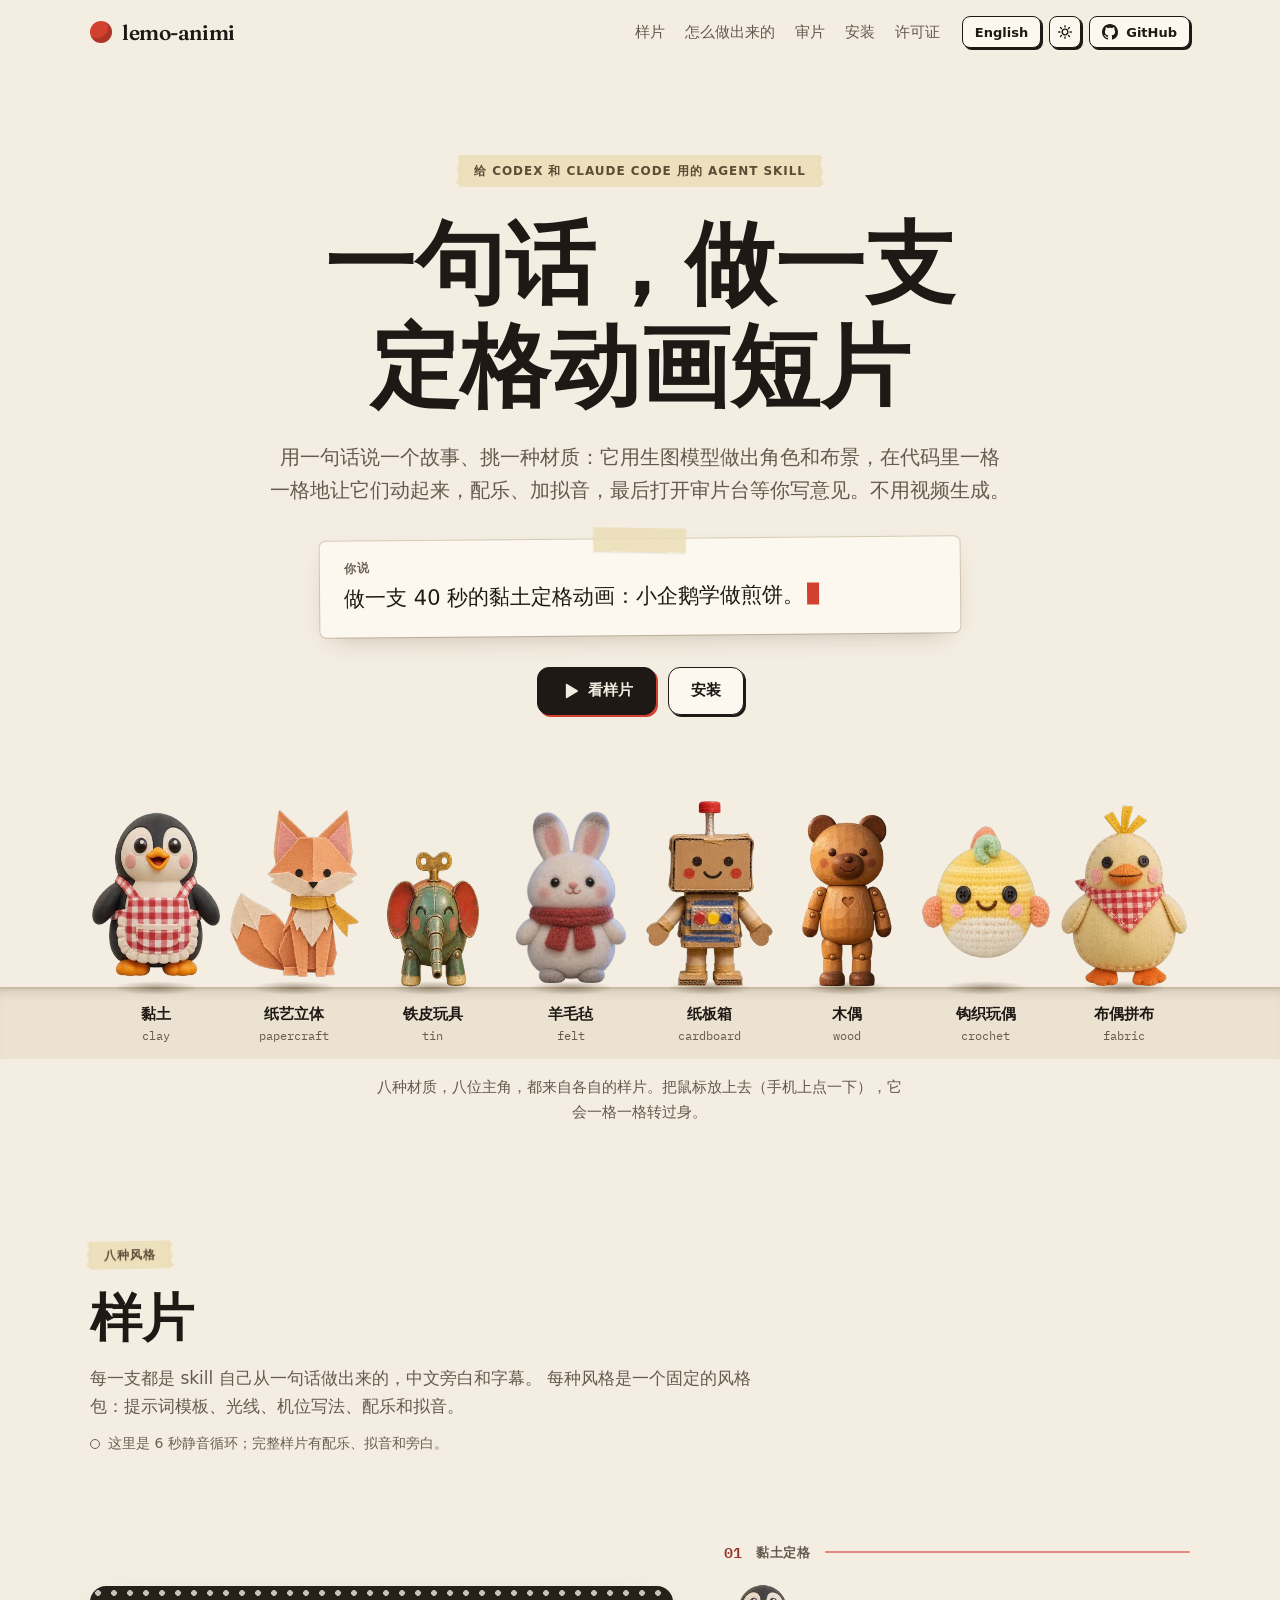
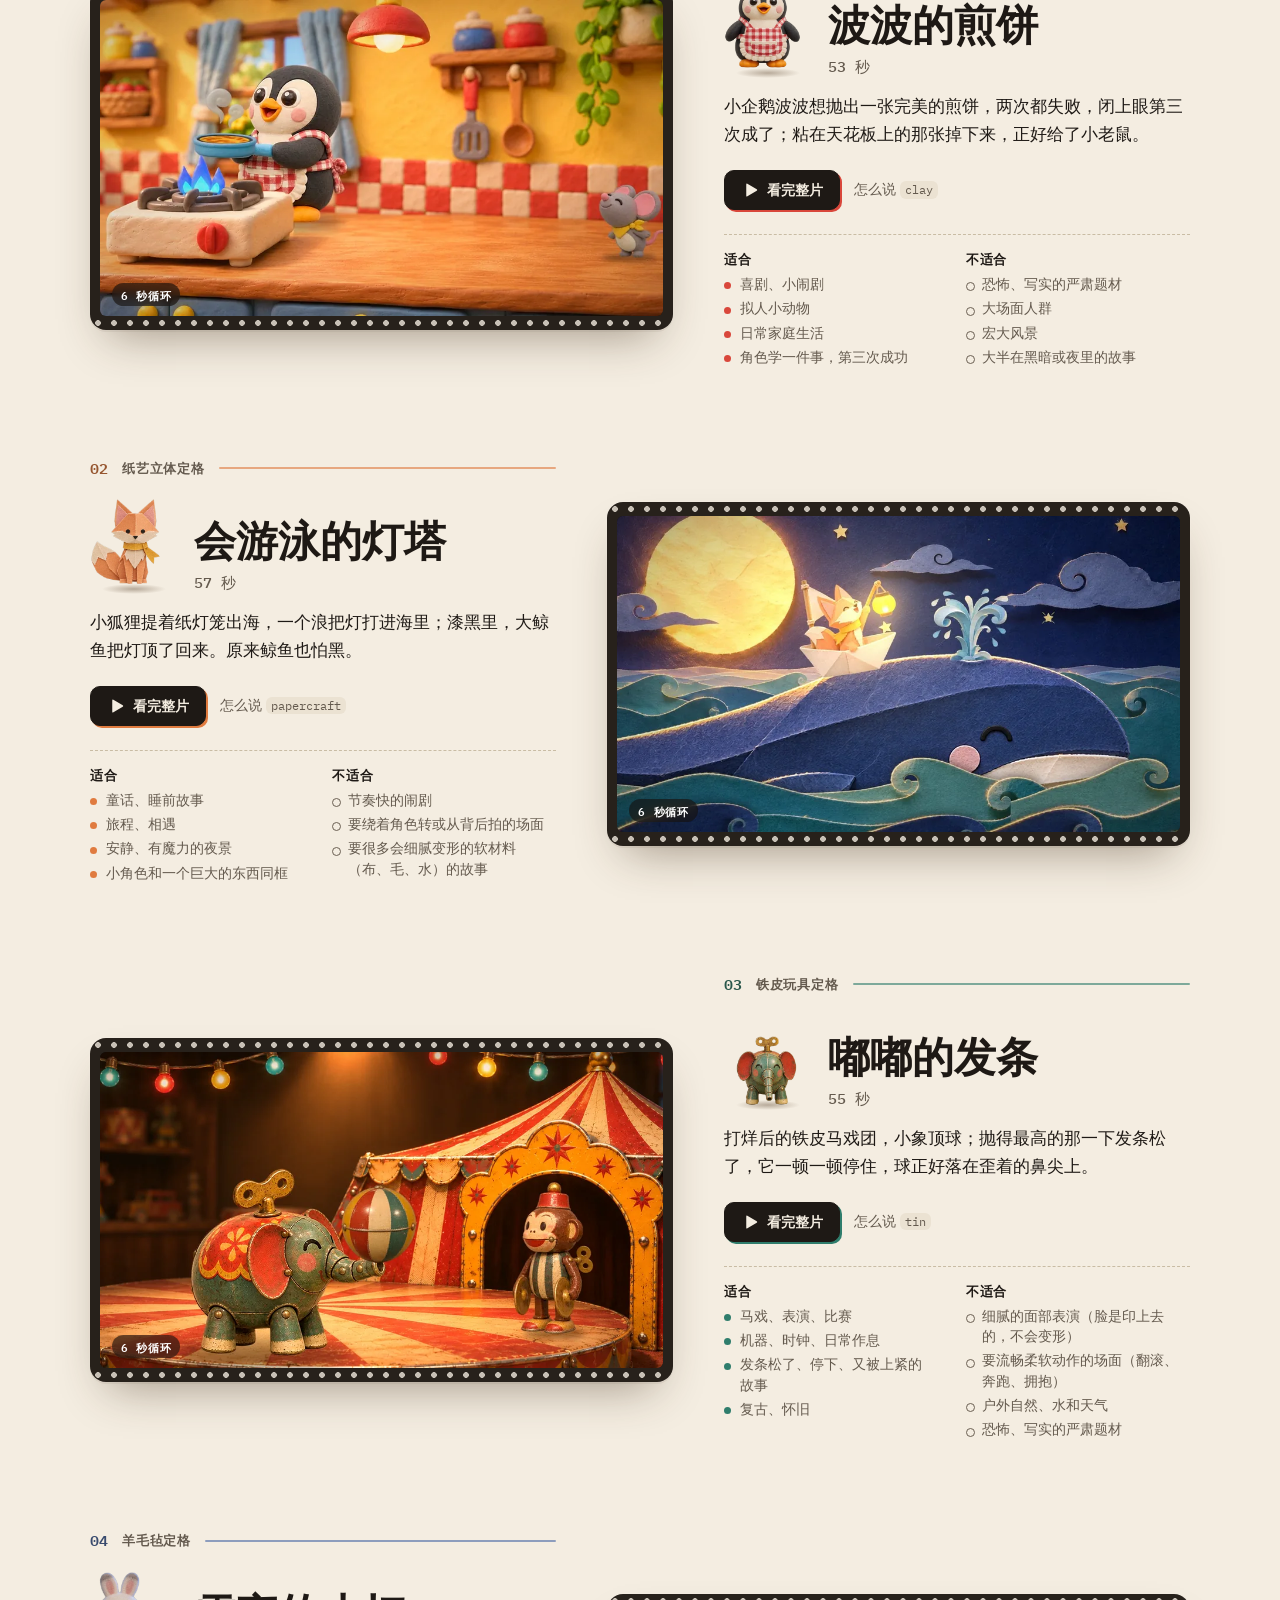
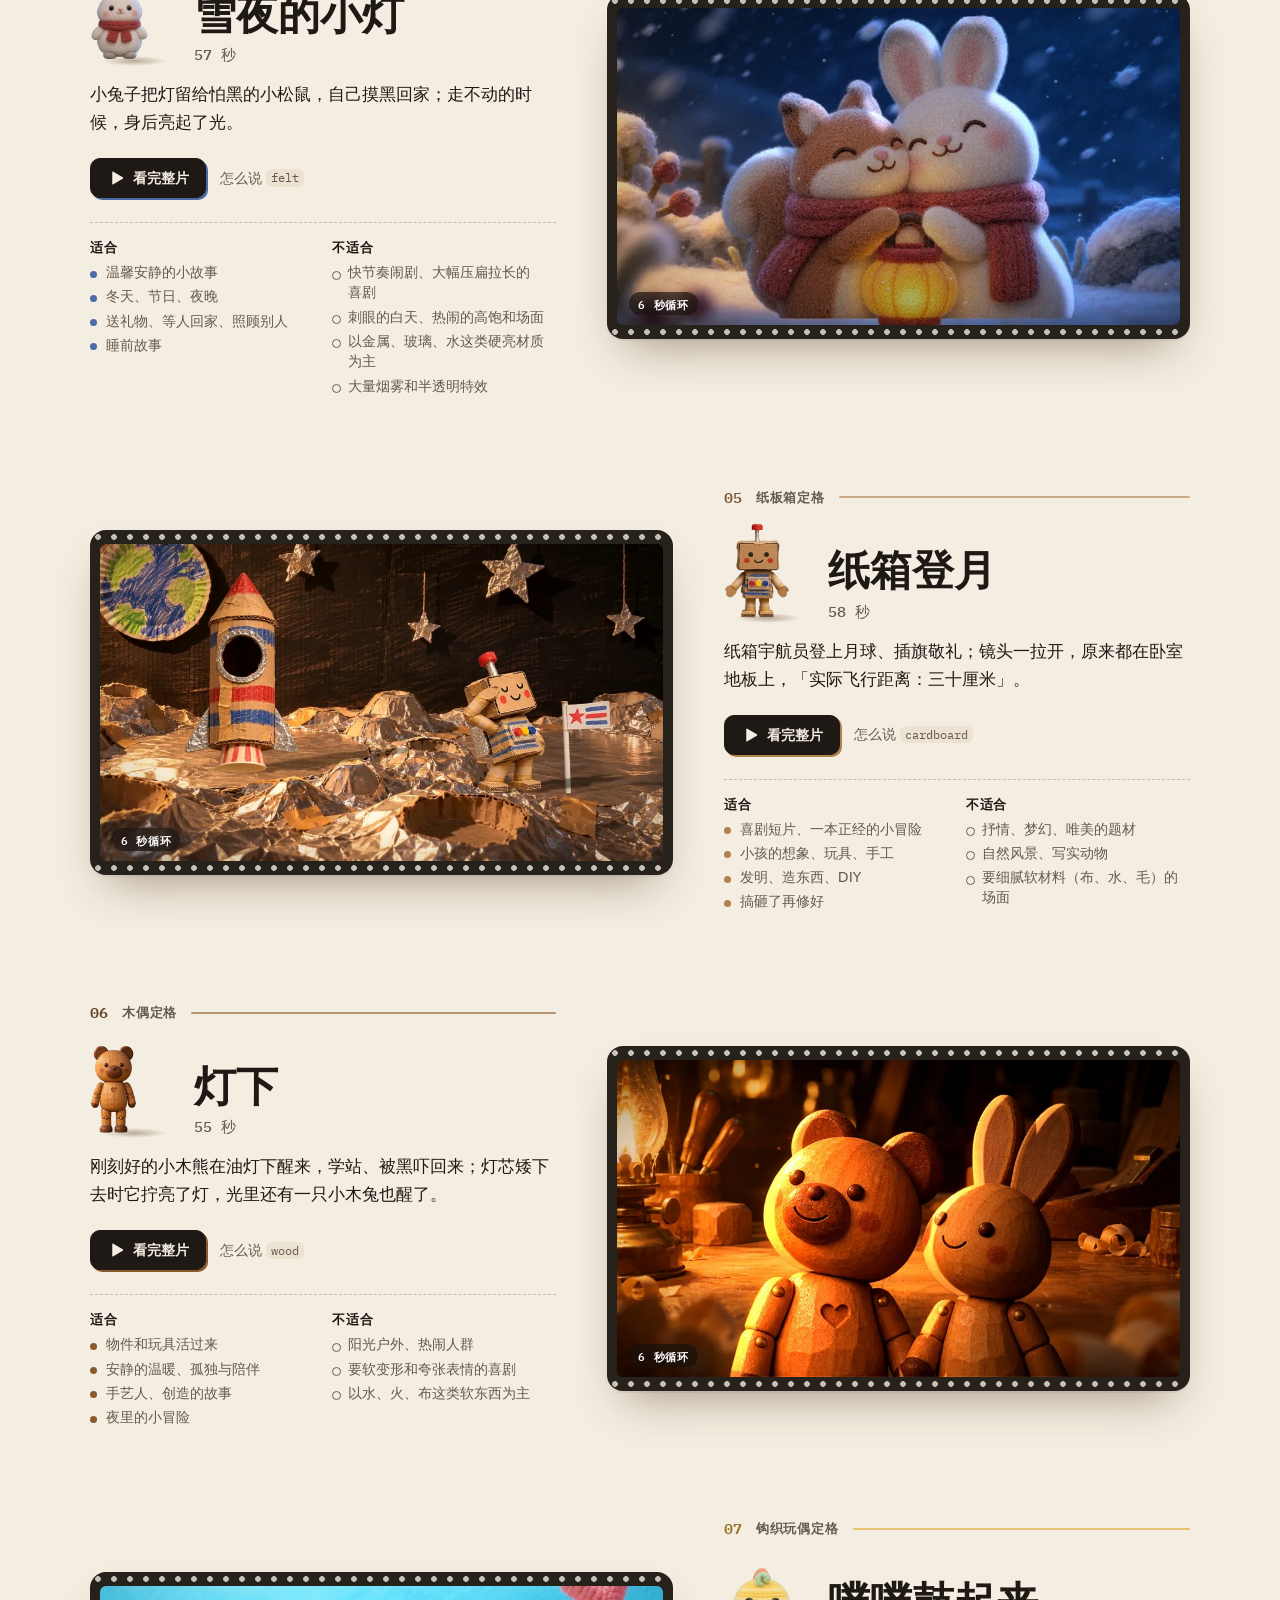
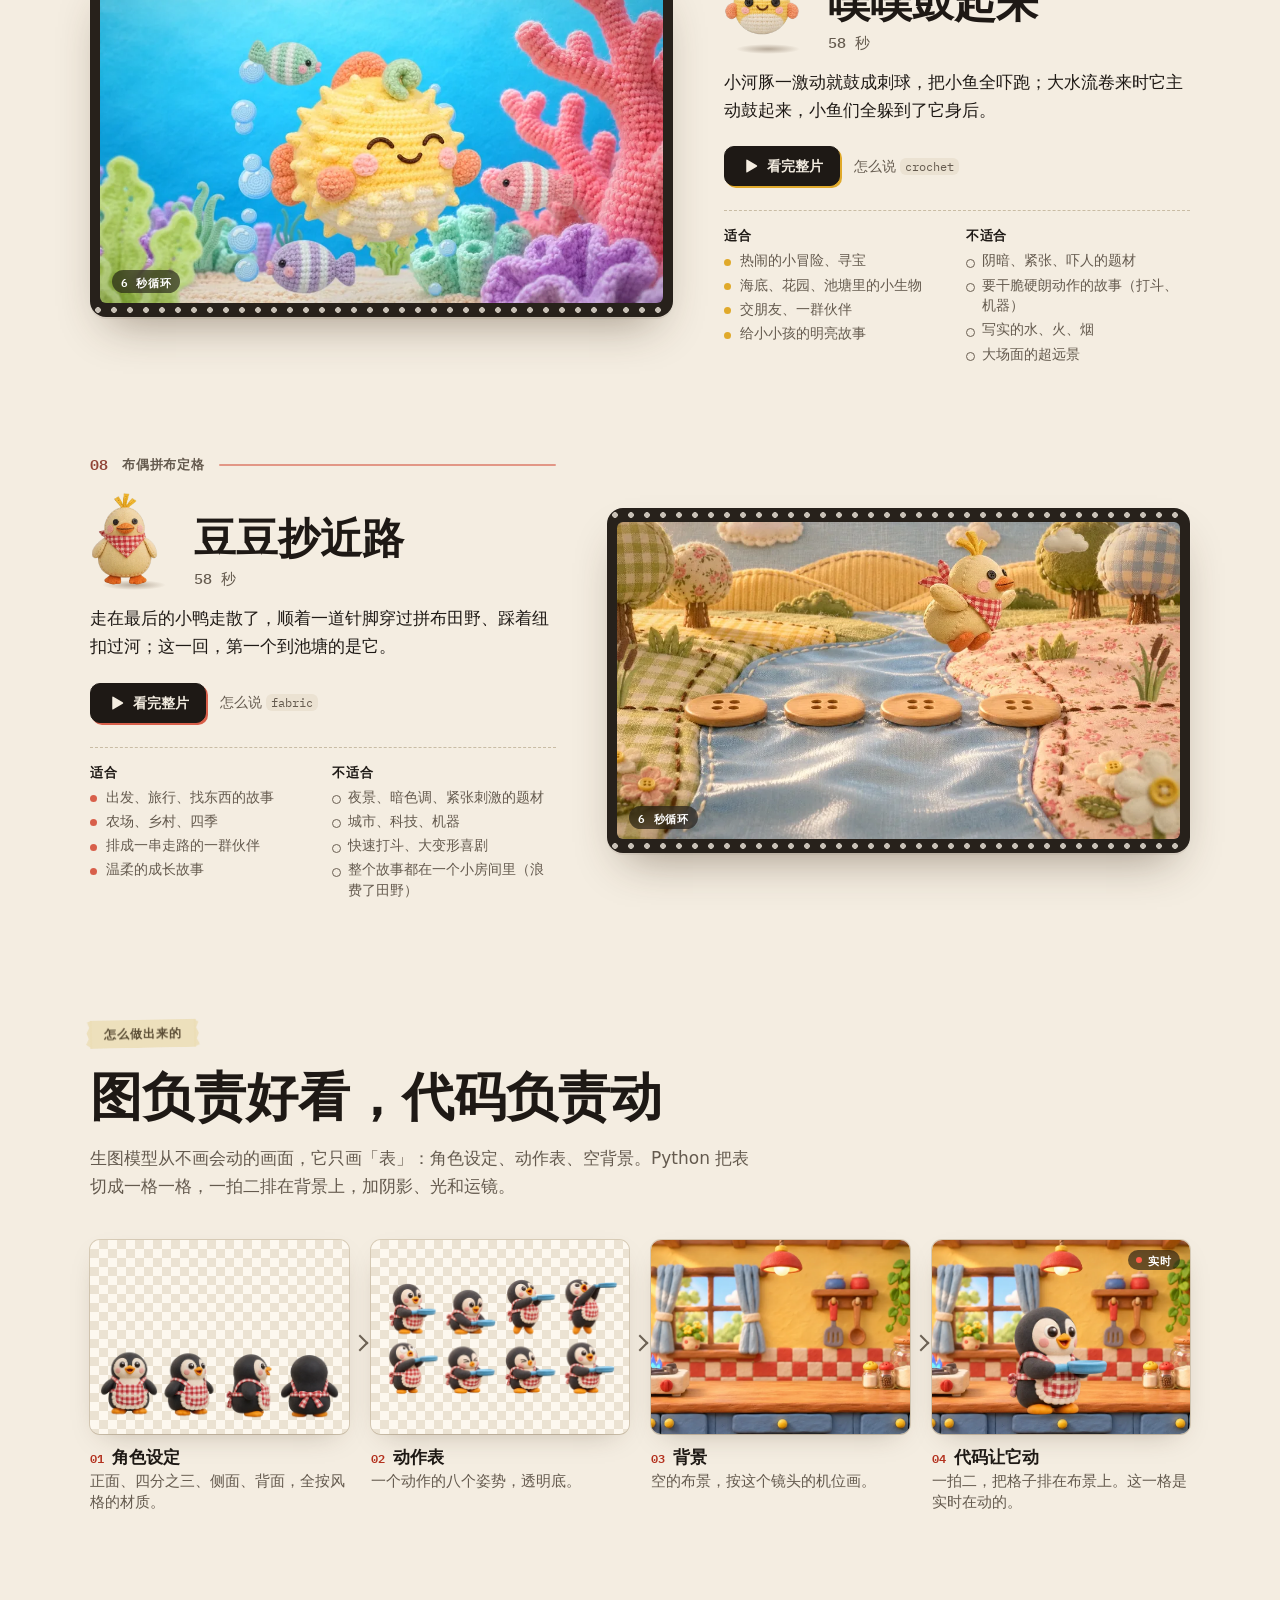
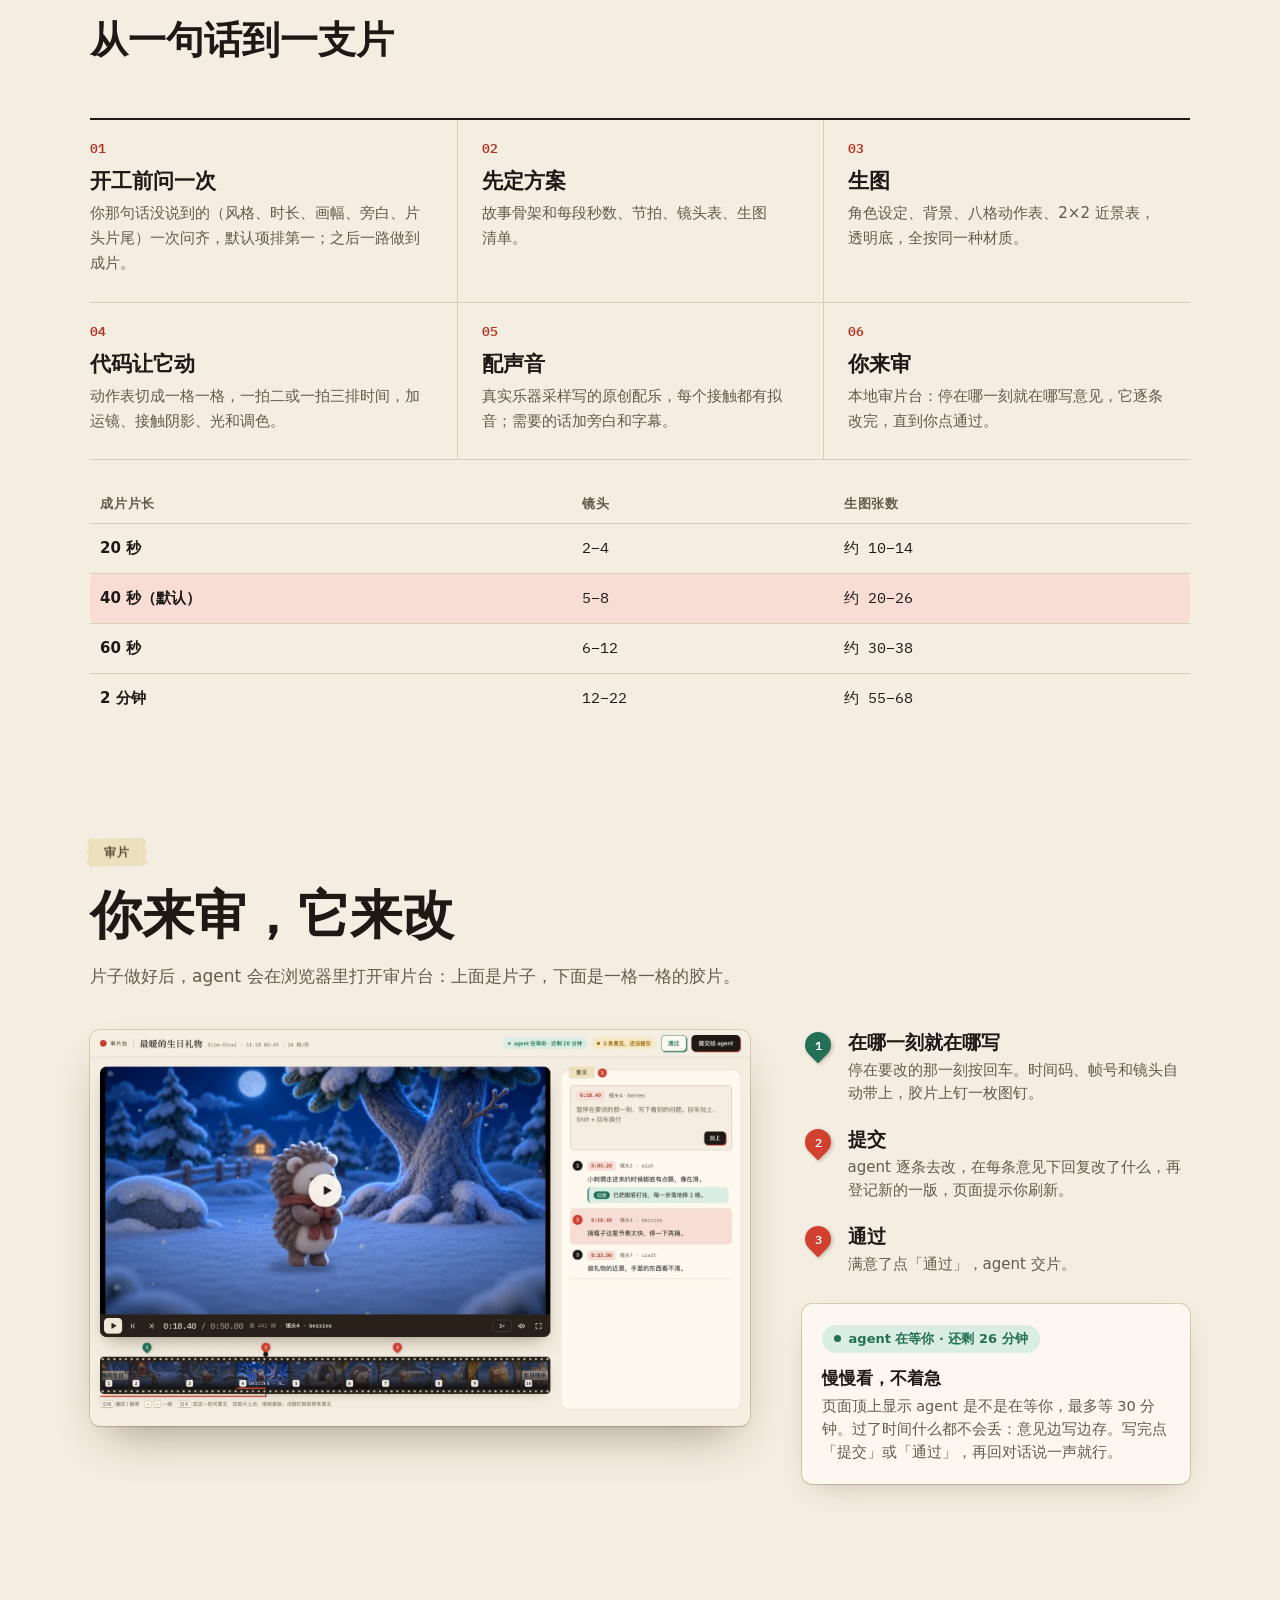
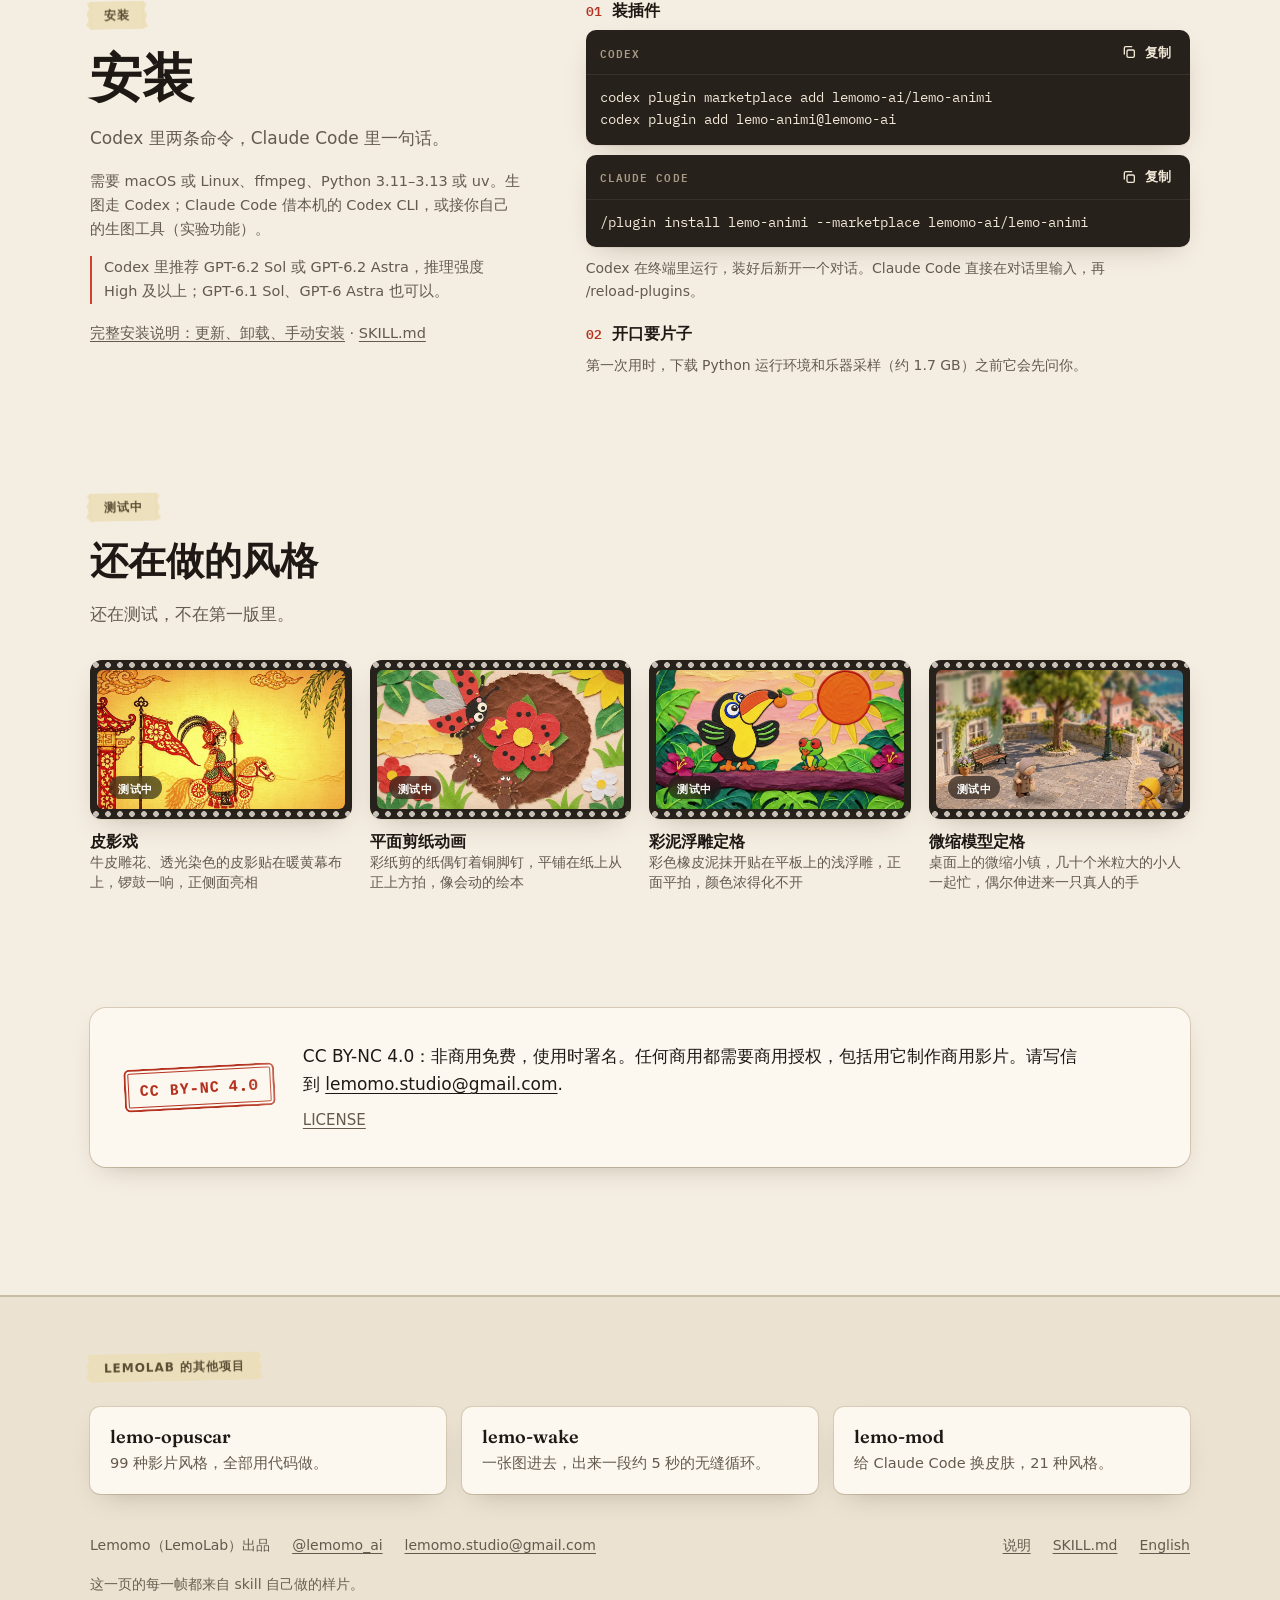
==== commit f8fed803: "lemo-animi 0.1.1 - Contact and attachment rules for every style: soles back-solved onto what the her" ====
--- a/docs/zh/index.html
+++ b/docs/zh/index.html
@@ -52,7 +52,7 @@
   <div>
     <div class="meta"><span class="no">01</span><span class="kind">黏土定格</span><span class="rule"></span></div>
     <div class="who"><span class="mini" data-turn tabindex="-1"><span class="sprite" style="aspect-ratio:257/320;background-image:url(../media/cast/clay.webp)"></span></span><div>
-      <h3>波波的煎饼</h3><div class="len num">45 秒</div></div></div>
+      <h3>波波的煎饼</h3><div class="len num">53 秒</div></div></div>
     <p class="story">小企鹅波波想抛出一张完美的煎饼，两次都失败，闭上眼第三次成了；粘在天花板上的那张掉下来，正好给了小老鼠。</p>
     <div class="row"><a class="btn primary" href="https://github.com/lemomo-ai/lemo-animi/releases/download/films/bobo-pancake.mp4"><svg viewBox="0 0 24 24" aria-hidden="true" fill="currentColor"><path d="M7 4.5v15a1 1 0 0 0 1.5.86l12.5-7.5a1 1 0 0 0 0-1.72L8.5 3.64A1 1 0 0 0 7 4.5z"/></svg>看完整片</a>
       <span class="say-id">怎么说 <code>clay</code></span></div>
@@ -65,7 +65,7 @@
   <div>
     <div class="meta"><span class="no">02</span><span class="kind">纸艺立体定格</span><span class="rule"></span></div>
     <div class="who"><span class="mini" data-turn tabindex="-1"><span class="sprite" style="aspect-ratio:236/320;background-image:url(../media/cast/papercraft.webp)"></span></span><div>
-      <h3>会游泳的灯塔</h3><div class="len num">48.5 秒</div></div></div>
+      <h3>会游泳的灯塔</h3><div class="len num">57 秒</div></div></div>
     <p class="story">小狐狸提着纸灯笼出海，一个浪把灯打进海里；漆黑里，大鲸鱼把灯顶了回来。原来鲸鱼也怕黑。</p>
     <div class="row"><a class="btn primary" href="https://github.com/lemomo-ai/lemo-animi/releases/download/films/lantern-whale.mp4"><svg viewBox="0 0 24 24" aria-hidden="true" fill="currentColor"><path d="M7 4.5v15a1 1 0 0 0 1.5.86l12.5-7.5a1 1 0 0 0 0-1.72L8.5 3.64A1 1 0 0 0 7 4.5z"/></svg>看完整片</a>
       <span class="say-id">怎么说 <code>papercraft</code></span></div>
@@ -78,7 +78,7 @@
   <div>
     <div class="meta"><span class="no">03</span><span class="kind">铁皮玩具定格</span><span class="rule"></span></div>
     <div class="who"><span class="mini" data-turn tabindex="-1"><span class="sprite" style="aspect-ratio:283/320;background-image:url(../media/cast/tin.webp)"></span></span><div>
-      <h3>嘟嘟的发条</h3><div class="len num">47 秒</div></div></div>
+      <h3>嘟嘟的发条</h3><div class="len num">55 秒</div></div></div>
     <p class="story">打烊后的铁皮马戏团，小象顶球；抛得最高的那一下发条松了，它一顿一顿停住，球正好落在歪着的鼻尖上。</p>
     <div class="row"><a class="btn primary" href="https://github.com/lemomo-ai/lemo-animi/releases/download/films/dudu-windup.mp4"><svg viewBox="0 0 24 24" aria-hidden="true" fill="currentColor"><path d="M7 4.5v15a1 1 0 0 0 1.5.86l12.5-7.5a1 1 0 0 0 0-1.72L8.5 3.64A1 1 0 0 0 7 4.5z"/></svg>看完整片</a>
       <span class="say-id">怎么说 <code>tin</code></span></div>
@@ -91,7 +91,7 @@
   <div>
     <div class="meta"><span class="no">04</span><span class="kind">羊毛毡定格</span><span class="rule"></span></div>
     <div class="who"><span class="mini" data-turn tabindex="-1"><span class="sprite" style="aspect-ratio:195/320;background-image:url(../media/cast/felt.webp)"></span></span><div>
-      <h3>雪夜的小灯</h3><div class="len num">48.5 秒</div></div></div>
+      <h3>雪夜的小灯</h3><div class="len num">57 秒</div></div></div>
     <p class="story">小兔子把灯留给怕黑的小松鼠，自己摸黑回家；走不动的时候，身后亮起了光。</p>
     <div class="row"><a class="btn primary" href="https://github.com/lemomo-ai/lemo-animi/releases/download/films/lantern-snow.mp4"><svg viewBox="0 0 24 24" aria-hidden="true" fill="currentColor"><path d="M7 4.5v15a1 1 0 0 0 1.5.86l12.5-7.5a1 1 0 0 0 0-1.72L8.5 3.64A1 1 0 0 0 7 4.5z"/></svg>看完整片</a>
       <span class="say-id">怎么说 <code>felt</code></span></div>
@@ -104,7 +104,7 @@
   <div>
     <div class="meta"><span class="no">05</span><span class="kind">纸板箱定格</span><span class="rule"></span></div>
     <div class="who"><span class="mini" data-turn tabindex="-1"><span class="sprite" style="aspect-ratio:221/320;background-image:url(../media/cast/cardboard.webp)"></span></span><div>
-      <h3>纸箱登月</h3><div class="len num">50 秒</div></div></div>
+      <h3>纸箱登月</h3><div class="len num">58 秒</div></div></div>
     <p class="story">纸箱宇航员登上月球、插旗敬礼；镜头一拉开，原来都在卧室地板上，「实际飞行距离：三十厘米」。</p>
     <div class="row"><a class="btn primary" href="https://github.com/lemomo-ai/lemo-animi/releases/download/films/box-moon.mp4"><svg viewBox="0 0 24 24" aria-hidden="true" fill="currentColor"><path d="M7 4.5v15a1 1 0 0 0 1.5.86l12.5-7.5a1 1 0 0 0 0-1.72L8.5 3.64A1 1 0 0 0 7 4.5z"/></svg>看完整片</a>
       <span class="say-id">怎么说 <code>cardboard</code></span></div>
@@ -117,7 +117,7 @@
   <div>
     <div class="meta"><span class="no">06</span><span class="kind">木偶定格</span><span class="rule"></span></div>
     <div class="who"><span class="mini" data-turn tabindex="-1"><span class="sprite" style="aspect-ratio:158/320;background-image:url(../media/cast/wood.webp)"></span></span><div>
-      <h3>灯下</h3><div class="len num">47 秒</div></div></div>
+      <h3>灯下</h3><div class="len num">55 秒</div></div></div>
     <p class="story">刚刻好的小木熊在油灯下醒来，学站、被黑吓回来；灯芯矮下去时它拧亮了灯，光里还有一只小木兔也醒了。</p>
     <div class="row"><a class="btn primary" href="https://github.com/lemomo-ai/lemo-animi/releases/download/films/lamp-bear.mp4"><svg viewBox="0 0 24 24" aria-hidden="true" fill="currentColor"><path d="M7 4.5v15a1 1 0 0 0 1.5.86l12.5-7.5a1 1 0 0 0 0-1.72L8.5 3.64A1 1 0 0 0 7 4.5z"/></svg>看完整片</a>
       <span class="say-id">怎么说 <code>wood</code></span></div>
@@ -130,7 +130,7 @@
   <div>
     <div class="meta"><span class="no">07</span><span class="kind">钩织玩偶定格</span><span class="rule"></span></div>
     <div class="who"><span class="mini" data-turn tabindex="-1"><span class="sprite" style="aspect-ratio:253/320;background-image:url(../media/cast/crochet.webp)"></span></span><div>
-      <h3>噗噗鼓起来</h3><div class="len num">49.8 秒</div></div></div>
+      <h3>噗噗鼓起来</h3><div class="len num">58 秒</div></div></div>
     <p class="story">小河豚一激动就鼓成刺球，把小鱼全吓跑；大水流卷来时它主动鼓起来，小鱼们全躲到了它身后。</p>
     <div class="row"><a class="btn primary" href="https://github.com/lemomo-ai/lemo-animi/releases/download/films/pupu-puff.mp4"><svg viewBox="0 0 24 24" aria-hidden="true" fill="currentColor"><path d="M7 4.5v15a1 1 0 0 0 1.5.86l12.5-7.5a1 1 0 0 0 0-1.72L8.5 3.64A1 1 0 0 0 7 4.5z"/></svg>看完整片</a>
       <span class="say-id">怎么说 <code>crochet</code></span></div>
@@ -143,7 +143,7 @@
   <div>
     <div class="meta"><span class="no">08</span><span class="kind">布偶拼布定格</span><span class="rule"></span></div>
     <div class="who"><span class="mini" data-turn tabindex="-1"><span class="sprite" style="aspect-ratio:229/320;background-image:url(../media/cast/fabric.webp)"></span></span><div>
-      <h3>豆豆抄近路</h3><div class="len num">49.6 秒</div></div></div>
+      <h3>豆豆抄近路</h3><div class="len num">58 秒</div></div></div>
     <p class="story">走在最后的小鸭走散了，顺着一道针脚穿过拼布田野、踩着纽扣过河；这一回，第一个到池塘的是它。</p>
     <div class="row"><a class="btn primary" href="https://github.com/lemomo-ai/lemo-animi/releases/download/films/dou-shortcut.mp4"><svg viewBox="0 0 24 24" aria-hidden="true" fill="currentColor"><path d="M7 4.5v15a1 1 0 0 0 1.5.86l12.5-7.5a1 1 0 0 0 0-1.72L8.5 3.64A1 1 0 0 0 7 4.5z"/></svg>看完整片</a>
       <span class="say-id">怎么说 <code>fabric</code></span></div>
@@ -160,7 +160,7 @@
   <div class="proc"><figure><div class="pane chk"><div class="views"><span class="sprite" style="aspect-ratio:257/320;background-image:url(../media/cast/clay.webp)"></span><span class="sprite f1" style="aspect-ratio:257/320;background-image:url(../media/cast/clay.webp)"></span><span class="sprite f2" style="aspect-ratio:257/320;background-image:url(../media/cast/clay.webp)"></span><span class="sprite f3" style="aspect-ratio:257/320;background-image:url(../media/cast/clay.webp)"></span></div></div><figcaption><b>角色设定</b>正面、四分之三、侧面、背面，全按风格的材质。</figcaption></figure><figure><div class="pane chk"><img src="../media/process/toss-sheet.webp" alt="" loading="lazy"></div><figcaption><b>动作表</b>一个动作的八个姿势，透明底。</figcaption></figure><figure><div class="pane full"><img src="../media/process/bg.webp" alt="" loading="lazy"></div><figcaption><b>背景</b>空的布景，按这个镜头的机位画。</figcaption></figure><figure><div class="pane full live"><img class="bgimg" src="../media/process/bg.webp" alt="" loading="lazy"><span class="shadow"></span><span class="actor2" style="--cell:300/300;background-image:url(../media/process/toss.webp)"></span><span class="rec">实时</span></div><figcaption><b>代码让它动</b>一拍二，把格子排在布景上。这一格是实时在动的。</figcaption></figure></div>
   <h2 class="sm" style="margin-top:clamp(64px,8vw,104px)">从一句话到一支片</h2>
   <ol class="xsheet"><li><b>开工前问一次</b><span>你那句话没说到的（风格、时长、画幅、旁白、片头片尾）一次问齐，默认项排第一；之后一路做到成片。</span></li><li><b>先定方案</b><span>故事骨架和每段秒数、节拍、镜头表、生图清单。</span></li><li><b>生图</b><span>角色设定、背景、八格动作表、2×2 近景表，透明底，全按同一种材质。</span></li><li><b>代码让它动</b><span>动作表切成一格一格，一拍二或一拍三排时间，加运镜、接触阴影、光和调色。</span></li><li><b>配声音</b><span>真实乐器采样写的原创配乐，每个接触都有拟音；需要的话加旁白和字幕。</span></li><li><b>你来审</b><span>本地审片台：停在哪一刻就在哪写意见，它逐条改完，直到你点通过。</span></li></ol>
-  <div class="tablewrap"><table class="lens num"><thead><tr><th>片长</th><th>镜头</th><th>生图张数</th></tr></thead><tbody><tr><td>20 秒</td><td>2–4</td><td>约 10–14</td></tr><tr class=def><td>40 秒（默认）</td><td>5–8</td><td>约 20–26</td></tr><tr><td>60 秒</td><td>6–12</td><td>约 30–38</td></tr><tr><td>2 分钟</td><td>12–22</td><td>约 55–68</td></tr></tbody></table></div>
+  <div class="tablewrap"><table class="lens num"><thead><tr><th>成片片长</th><th>镜头</th><th>生图张数</th></tr></thead><tbody><tr><td>20 秒</td><td>2–4</td><td>约 10–14</td></tr><tr class=def><td>40 秒（默认）</td><td>5–8</td><td>约 20–26</td></tr><tr><td>60 秒</td><td>6–12</td><td>约 30–38</td></tr><tr><td>2 分钟</td><td>12–22</td><td>约 55–68</td></tr></tbody></table></div>
 </div></section>
 
 <section id="review"><div class="wrap">
@@ -178,10 +178,10 @@
 
 <section id="install"><div class="wrap inst">
   <div><div class="tape">安装</div><h2>安装</h2>
-    <p class="lede">Codex 里两条命令，Claude Code 里一句话。需要 macOS 或 Linux，装好 ffmpeg 和 Python 3.11–3.13；生图走 Codex。</p><p class="need">macOS 或 Linux · ffmpeg · Python 3.11–3.13 或 uv · 生图走 Codex（Claude Code 借本机 Codex CLI，或接你自己的生图工具，实验功能）</p><p class="need model">Codex 里推荐 GPT-6.2 Sol 或 GPT-6.2 Astra，推理强度 High 及以上；GPT-6.1 Sol、GPT-6 Astra 也可以。</p>
+    <p class="lede">Codex 里两条命令，Claude Code 里一句话。</p><p class="need">需要 macOS 或 Linux、ffmpeg、Python 3.11–3.13 或 uv。生图走 Codex；Claude Code 借本机的 Codex CLI，或接你自己的生图工具（实验功能）。</p><p class="need model">Codex 里推荐 GPT-6.2 Sol 或 GPT-6.2 Astra，推理强度 High 及以上；GPT-6.1 Sol、GPT-6 Astra 也可以。</p>
     <p class="need"><a href="https://github.com/lemomo-ai/lemo-animi/blob/main/README.zh-CN.md#安装">完整安装说明：更新、卸载、手动安装</a> · <a href="https://github.com/lemomo-ai/lemo-animi/blob/main/plugin/skills/lemo-animi/SKILL.md">SKILL.md</a></p></div>
   <ol class="cmds"><li><div class="h">装插件</div><div class="code"><div class="code-h"><span class="who">Codex</span><button class="btn sm quiet copy" type="button" data-done="已复制"><svg viewBox="0 0 24 24" aria-hidden="true" fill="none" stroke="currentColor" stroke-width="2" stroke-linecap="round" stroke-linejoin="round"><rect x="9" y="9" width="11" height="11" rx="2"/><path d="M5 15V6a2 2 0 0 1 2-2h9"/></svg><span>复制</span></button></div><pre class="cmd">codex plugin marketplace add lemomo-ai/lemo-animi
-codex plugin add lemo-animi@lemomo-ai</pre></div><div class="code"><div class="code-h"><span class="who">Claude Code</span><button class="btn sm quiet copy" type="button" data-done="已复制"><svg viewBox="0 0 24 24" aria-hidden="true" fill="none" stroke="currentColor" stroke-width="2" stroke-linecap="round" stroke-linejoin="round"><rect x="9" y="9" width="11" height="11" rx="2"/><path d="M5 15V6a2 2 0 0 1 2-2h9"/></svg><span>复制</span></button></div><pre class="cmd">/plugin install lemo-animi --marketplace lemomo-ai/lemo-animi</pre></div><div class=p>Codex 在终端里运行，装好后新开一个对话。Claude Code 直接在对话里输入，再 /reload-plugins。</div></li><li><div class="h">开口要片子</div><div class=p>第一次用时，它会先检查 ffmpeg 和 Python，下载运行环境和乐器采样（约 1.7 GB）之前先问你。</div></li></ol>
+codex plugin add lemo-animi@lemomo-ai</pre></div><div class="code"><div class="code-h"><span class="who">Claude Code</span><button class="btn sm quiet copy" type="button" data-done="已复制"><svg viewBox="0 0 24 24" aria-hidden="true" fill="none" stroke="currentColor" stroke-width="2" stroke-linecap="round" stroke-linejoin="round"><rect x="9" y="9" width="11" height="11" rx="2"/><path d="M5 15V6a2 2 0 0 1 2-2h9"/></svg><span>复制</span></button></div><pre class="cmd">/plugin install lemo-animi --marketplace lemomo-ai/lemo-animi</pre></div><div class=p>Codex 在终端里运行，装好后新开一个对话。Claude Code 直接在对话里输入，再 /reload-plugins。</div></li><li><div class="h">开口要片子</div><div class=p>第一次用时，下载 Python 运行环境和乐器采样（约 1.7 GB）之前它会先问你。</div></li></ol>
 </div></section>
 
 <section id="in-progress"><div class="wrap">
--- a/docs/assets/site.css
+++ b/docs/assets/site.css
@@ -62,6 +62,8 @@
 :focus-visible { outline: none; box-shadow: var(--focus); border-radius: var(--r-sm); }
 .wrap { max-width: 1180px; margin: 0 auto; padding: 0 clamp(16px, 4vw, 40px); }
 .num { font-variant-numeric: tabular-nums; }
+.nb { white-space: nowrap; }                    /* a hyphenated word in a heading or label: build.py wraps it, it never breaks at the hyphen */
+p, li, figcaption { text-wrap: pretty; }        /* no one-word last lines */
 h1, h2, h3 { text-wrap: balance; font-family: var(--f-display); font-weight: 600; letter-spacing: -.015em; line-height: 1.08; margin: 0; font-optical-sizing: auto; font-variation-settings: "SOFT" 100, "WONK" 0; }
 h2 { font-size: clamp(32px, 4.4vw, 52px); }
 h2.sm { font-size: clamp(26px, 3.2vw, 38px); }
@@ -124,7 +126,7 @@
 
 /* ---------- hero ---------- */
 .hero { padding: clamp(44px, 7vw, 96px) 0 0; text-align: center; }
-.hero .tape { margin-bottom: var(--s-5); max-width: 100%; text-align: center; justify-content: center; }
+.hero .tape { margin-bottom: var(--s-5); max-width: 100%; text-align: center; justify-content: center; text-wrap: balance; line-height: 1.4; }
 @media (max-width: 520px) { .hero .tape { letter-spacing: .06em; font-size: 11px; } }
 .hero h1 { font-size: clamp(46px, 8vw, 108px); max-width: 13ch; margin: 0 auto; font-variation-settings: "SOFT" 100, "WONK" 1; }
 :lang(zh-CN) .hero h1 { max-width: 9em; font-size: clamp(40px, 7vw, 92px); line-height: 1.15; }
@@ -146,14 +148,19 @@
 .actor .pup { position: relative; width: 100%; display: flex; justify-content: center; align-items: flex-end; height: clamp(96px, 15vw, 190px); }
 .actor .pup::after { content: ""; position: absolute; bottom: -6px; left: 18%; right: 18%; height: 14px; border-radius: 50%; background: radial-gradient(closest-side, rgba(70, 45, 20, .4), transparent); z-index: 0; }
 .actor .label { position: relative; height: 70px; padding-top: 16px; text-align: center; line-height: 1.25; }
-.actor .label b { display: block; font: 600 15px/1.25 var(--f-display); }
-.actor .label span { font: var(--t-xs)/1.3 var(--f-mono); color: var(--ink-2); }
+.actor .label b { display: block; font: 600 15px/1.25 var(--f-display); text-wrap: balance; }
+.actor .label > span { font: var(--t-xs)/1.3 var(--f-mono); color: var(--ink-2); }
 .actor:hover .label b { text-decoration: underline; text-underline-offset: 3px; text-decoration-color: var(--accent); }
 .cast-p { text-align: center; color: var(--ink-2); font-size: var(--t-md); max-width: 56ch; margin: var(--s-4) auto 0; }
 @media (max-width: 760px) {
   .cast { grid-template-columns: repeat(4, minmax(0, 1fr)); row-gap: 0; }
   .shelf::before { display: none; }
   .actor .label { align-self: stretch; background: var(--surface-1); border-top: 2px solid var(--line-2); height: 58px; padding-top: 10px; margin-bottom: 14px; }
+}
+/* narrow phones: two-word names take two lines inside the same box, and the longest one-word name still fits a cell */
+@media (max-width: 480px) {
+  .actor .label { height: 66px; padding-top: 8px; }
+  .actor .label b { font-size: 14px; }
 }
 
 /* a puppet: a strip of four drawings (front, 3/4, side, back); JS steps through them, mirrored on the way back */
@@ -178,9 +185,9 @@
 .film:nth-of-type(even) .frame { order: 2; }
 .film .meta { display: flex; align-items: center; gap: 14px; }
 .film .meta .no { font: 600 var(--t-md)/1 var(--f-mono); color: var(--accent-ink); }
-.film .meta .kind { font: 600 var(--t-xs)/1 var(--f-mono); letter-spacing: .1em; text-transform: uppercase; color: var(--ink-2); }
+.film .meta .kind { flex: none; font: 600 var(--t-xs)/1 var(--f-mono); letter-spacing: .1em; text-transform: uppercase; color: var(--ink-2); }
 :lang(zh-CN) .film .meta .kind { letter-spacing: .06em; font-family: var(--f-sans); font-size: var(--t-sm); }
-.film .meta .rule { flex: 1; height: 2px; background: var(--accent); opacity: .6; border-radius: 2px; }
+.film .meta .rule { flex: 1; min-width: 24px; height: 2px; background: var(--accent); opacity: .6; border-radius: 2px; }
 .film .who { display: flex; align-items: flex-end; gap: 16px; margin-top: 18px; }
 .film .who .mini { width: 88px; height: 96px; flex: none; position: relative; cursor: pointer; }
 .film .who .mini::after { content: ""; position: absolute; bottom: -4px; left: 14%; right: 14%; height: 10px; border-radius: 50%; background: radial-gradient(closest-side, rgba(70, 45, 20, .35), transparent); }
@@ -233,16 +240,16 @@
 .xsheet li:nth-child(3n+2), .xsheet li:nth-child(3n+3) { padding-left: 24px; border-left: 1px solid var(--line); }
 .xsheet b { display: block; font: 600 21px/1.25 var(--f-display); }
 .xsheet b::before { content: counter(s, decimal-leading-zero); display: block; font: 600 var(--t-sm)/1 var(--f-mono); color: var(--accent-ink); margin-bottom: 12px; }
-.xsheet span { display: block; color: var(--ink-2); font-size: var(--t-md); margin-top: 8px; }
+.xsheet li > span { display: block; color: var(--ink-2); font-size: var(--t-md); margin-top: 8px; }
 @media (max-width: 860px) {
   .xsheet { grid-template-columns: minmax(0, 1fr); }
   .xsheet li:nth-child(n) { padding-left: 0; border-left: 0; }
 }
 .tablewrap { overflow-x: auto; margin-top: 36px; }
 .lens { width: 100%; border-collapse: collapse; font-size: var(--t-md); }
-.lens th { text-align: left; font: 600 var(--t-xs)/1 var(--f-mono); letter-spacing: .1em; text-transform: uppercase; color: var(--ink-2); padding: 0 12px 10px 10px; }
+.lens th { text-align: left; vertical-align: bottom; font: 600 var(--t-xs)/1.3 var(--f-mono); letter-spacing: .1em; text-transform: uppercase; color: var(--ink-2); padding: 0 12px 10px 10px; }
 :lang(zh-CN) .lens th { font-family: var(--f-sans); font-size: var(--t-sm); letter-spacing: .06em; }
-.lens td { padding: 12px 12px 12px 10px; border-top: 1px solid var(--line); font-family: var(--f-mono); }
+.lens td { padding: 12px 12px 12px 10px; border-top: 1px solid var(--line); font-family: var(--f-mono); white-space: nowrap; }
 .lens td:first-child { font-weight: 600; font-family: var(--f-sans); }
 .lens tr.def td { background: var(--accent-soft); }
 .lens tr.def td:first-child { border-radius: var(--r-sm) 0 0 var(--r-sm); }
@@ -255,7 +262,7 @@
 .rv-pts { margin: 0; padding: 0; display: grid; gap: 22px; }
 .rv-pts li { list-style: none; display: grid; grid-template-columns: 32px minmax(0, 1fr); gap: 14px; align-items: start; }
 .rv-pts b { display: block; font: 600 19px/1.3 var(--f-display); }
-.rv-pts span:not(.pin) { display: block; color: var(--ink-2); font-size: var(--t-md); margin-top: 4px; line-height: 1.55; }
+.rv-pts div > span { display: block; color: var(--ink-2); font-size: var(--t-md); margin-top: 4px; line-height: 1.55; }
 /* the same map pin the review page puts on the film strip */
 .pin { width: 26px; height: 26px; margin: 2px 0 0 3px; border-radius: 50% 50% 50% 0; transform: rotate(-45deg); background: var(--accent); display: grid; place-items: center; box-shadow: 0 2px 4px rgba(60, 30, 10, .25); }
 .pin i { transform: rotate(45deg); font: 600 var(--t-xs)/1 var(--f-mono); font-style: normal; color: var(--on-accent); }
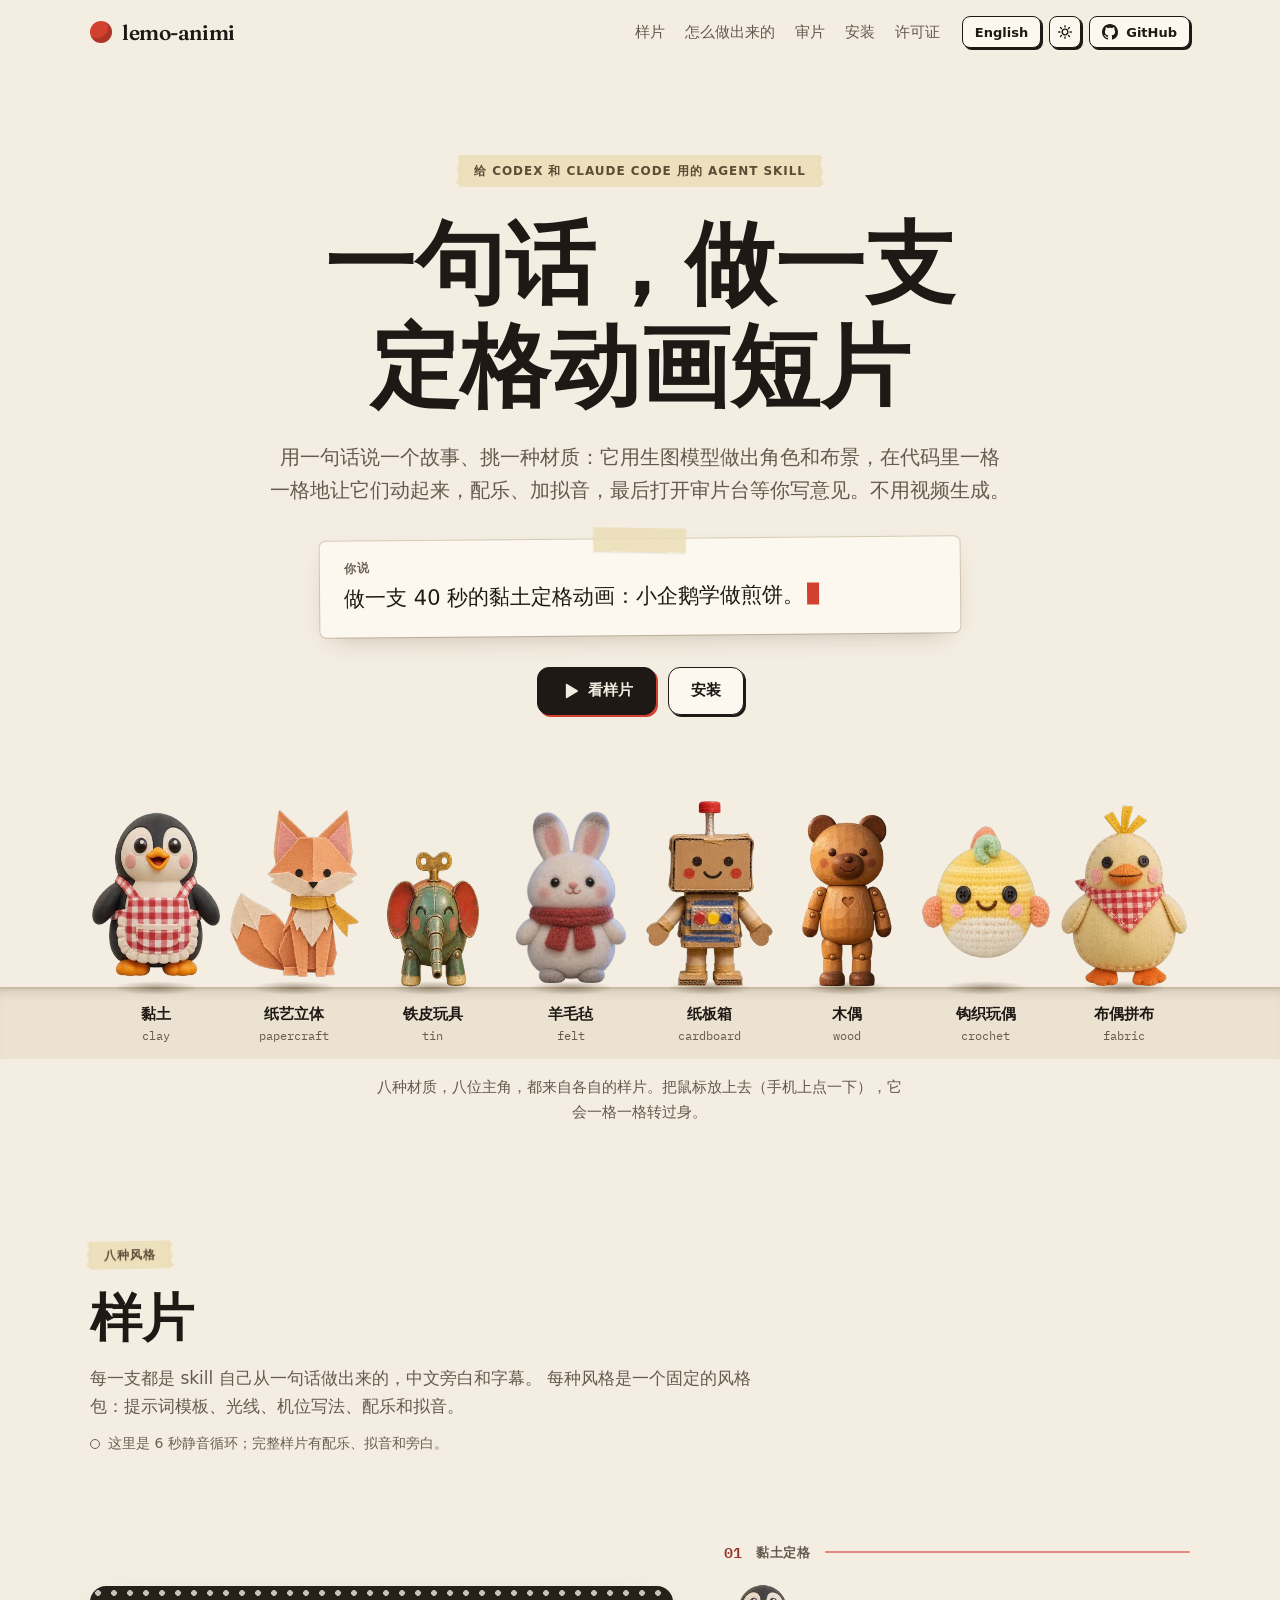
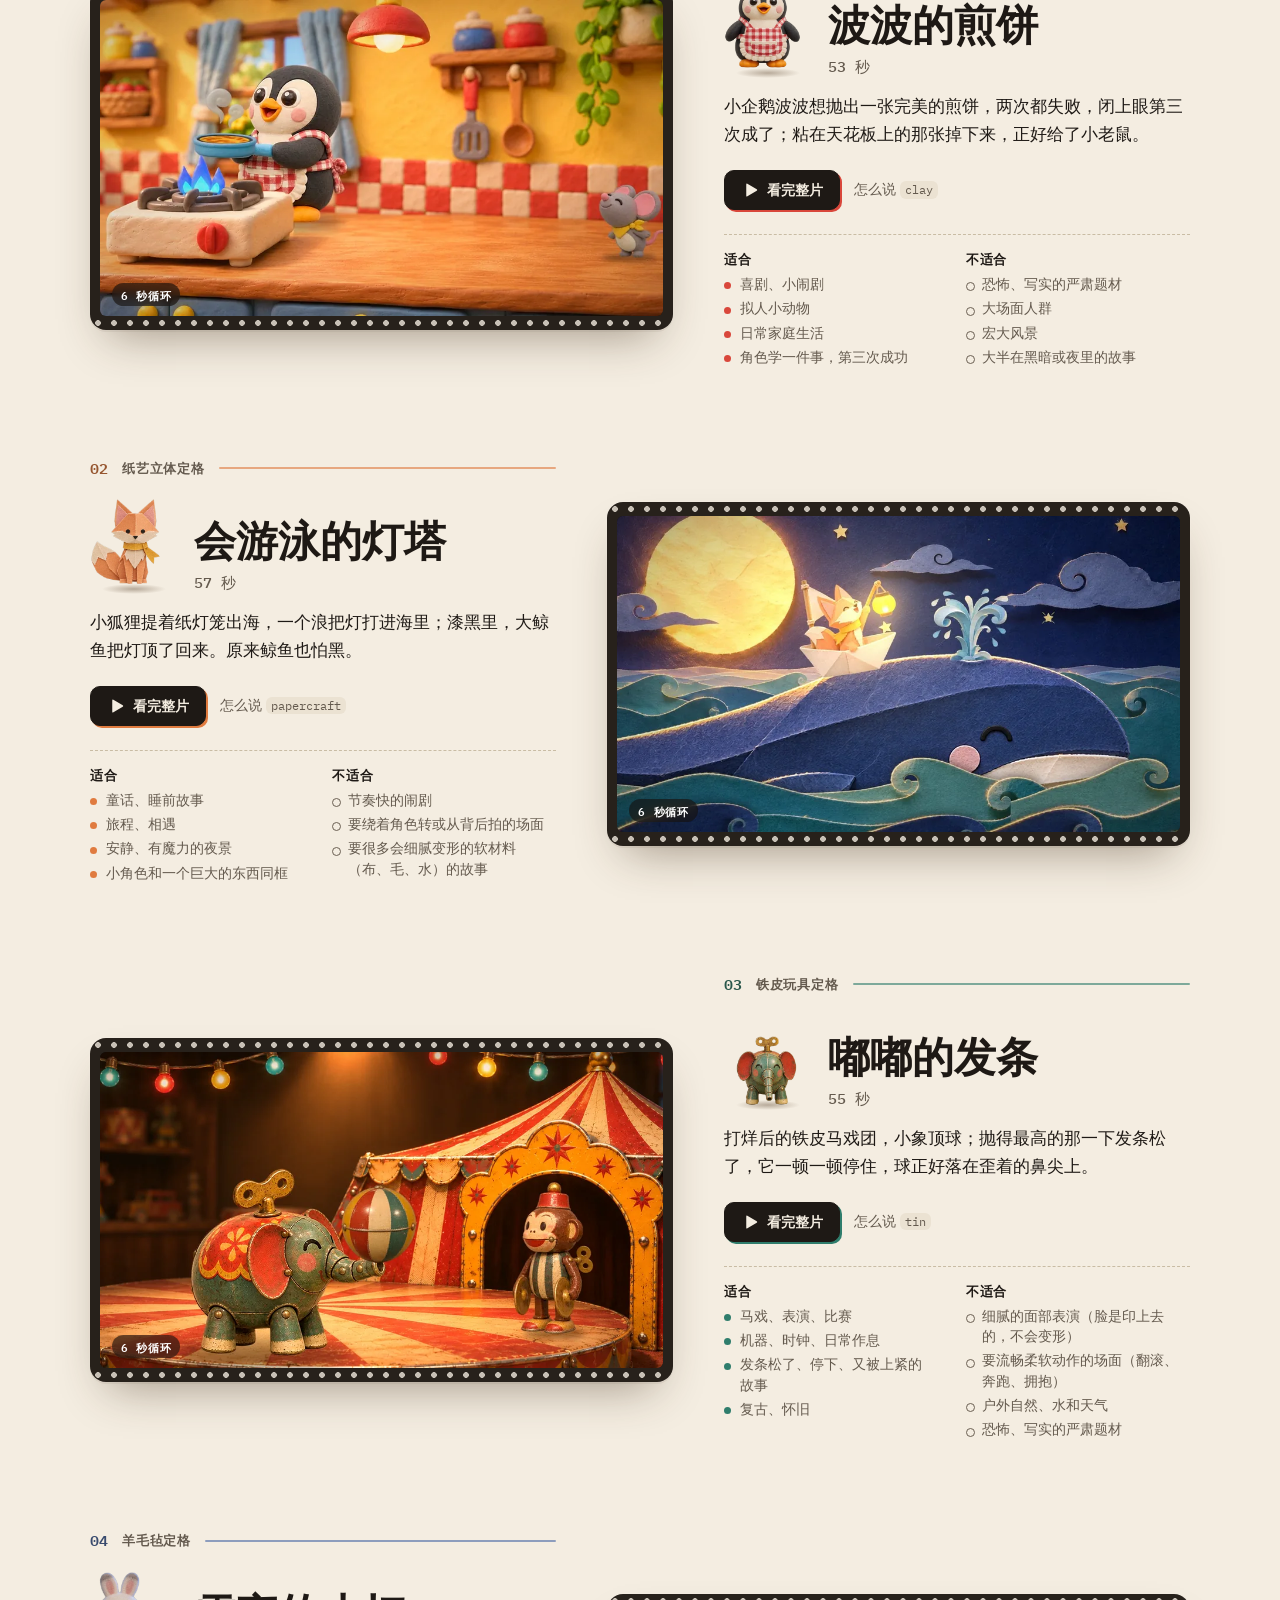
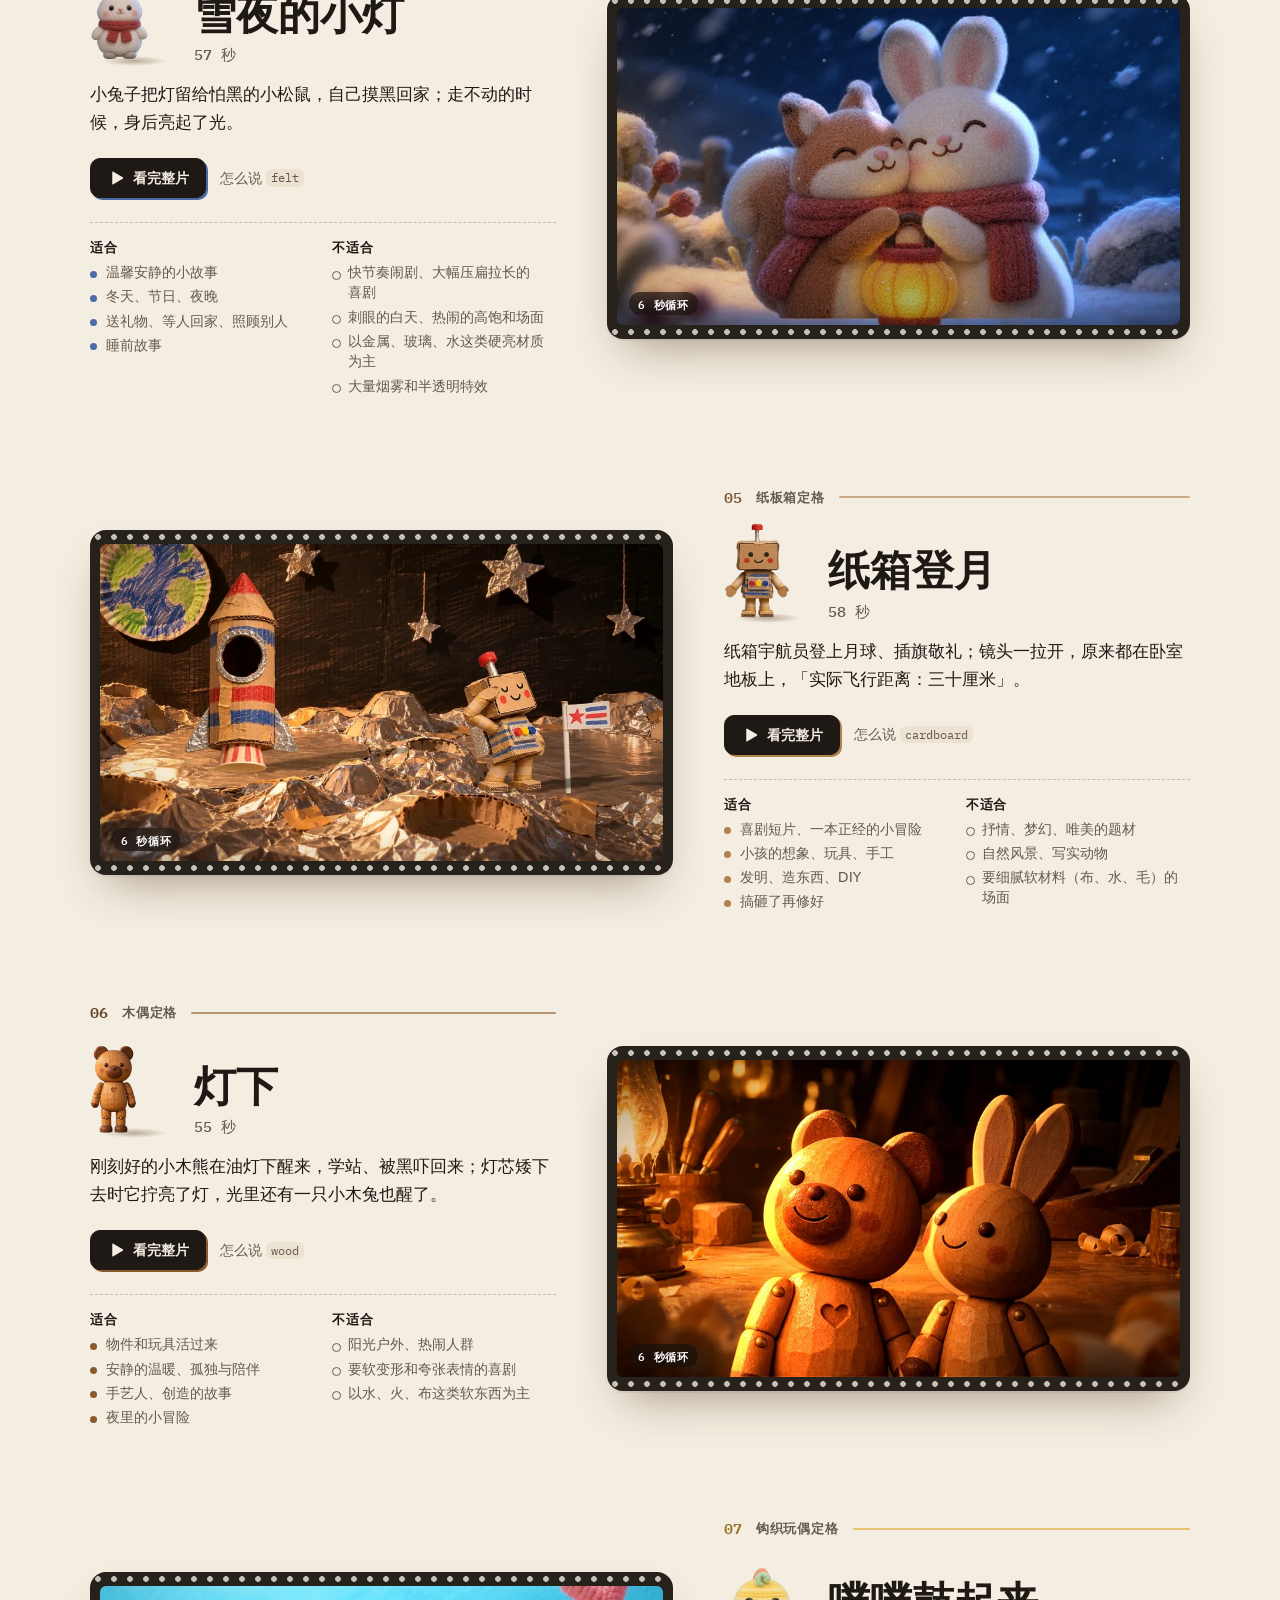
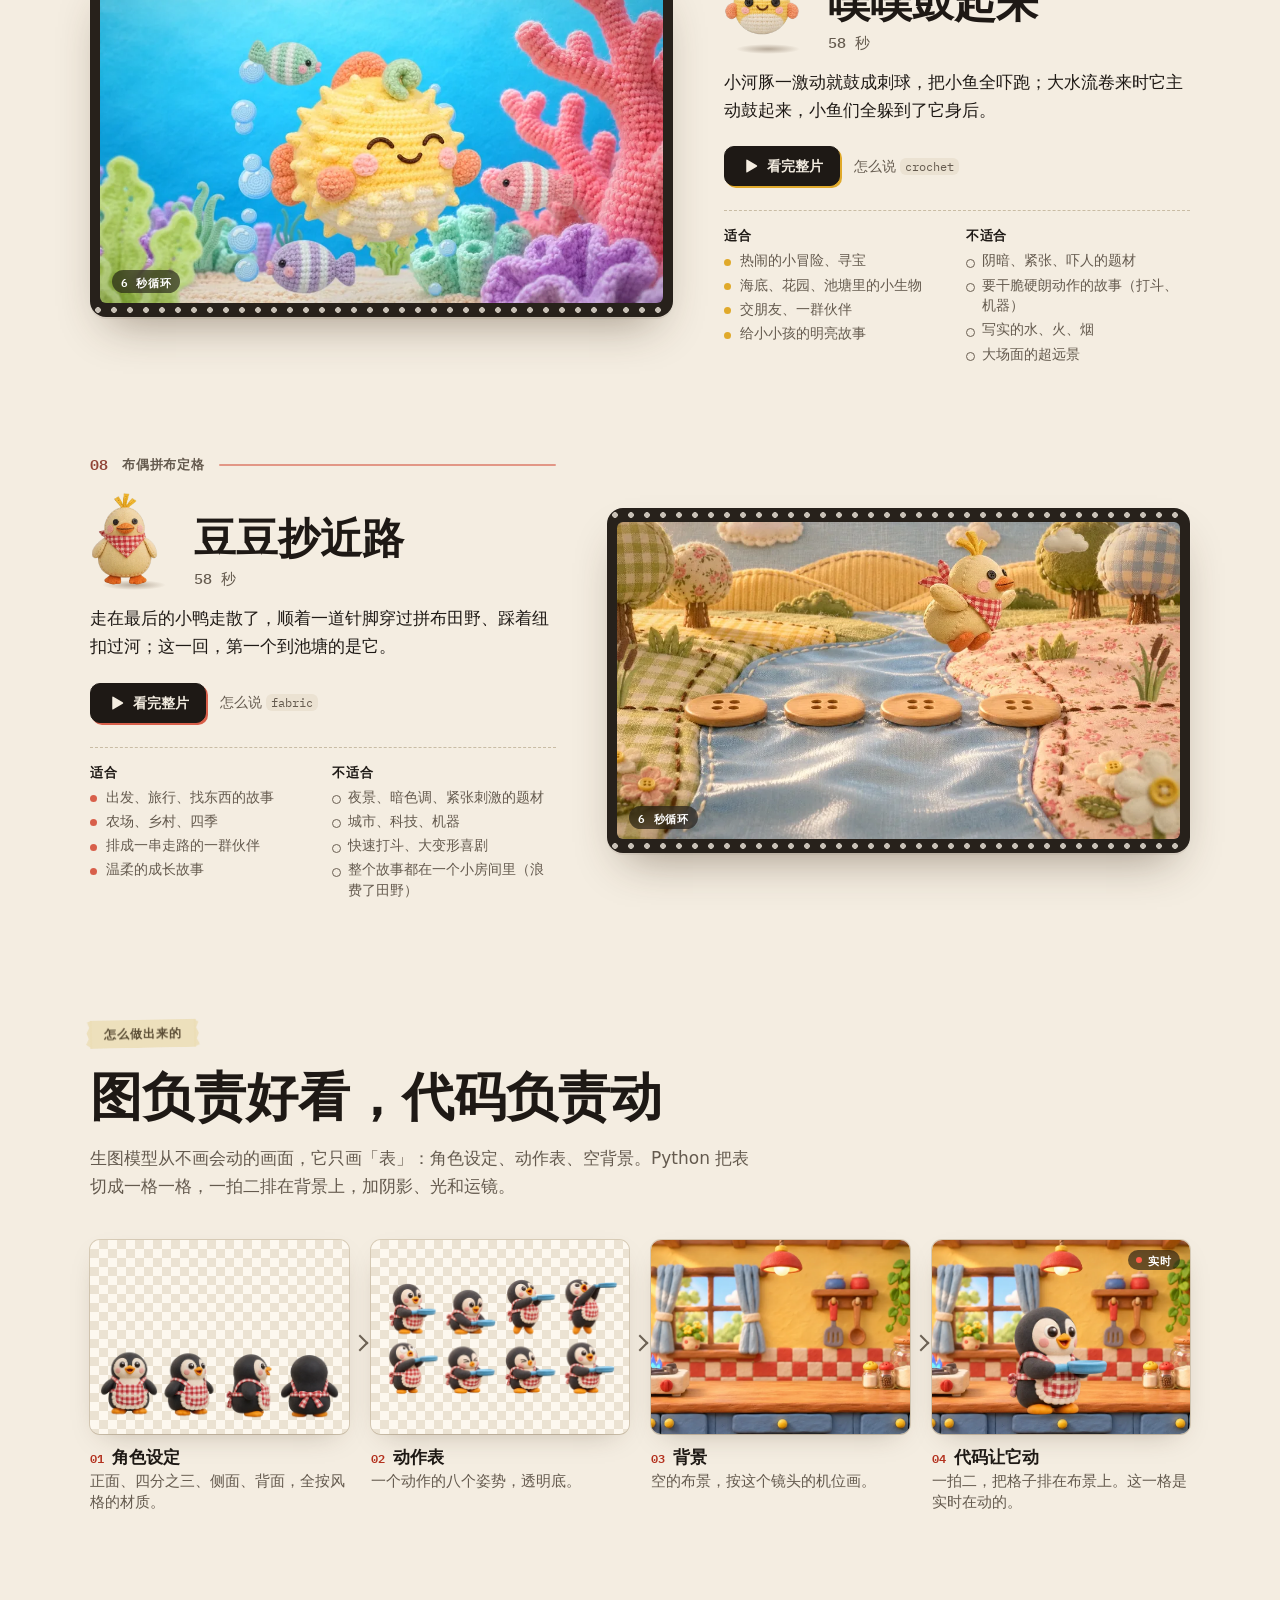
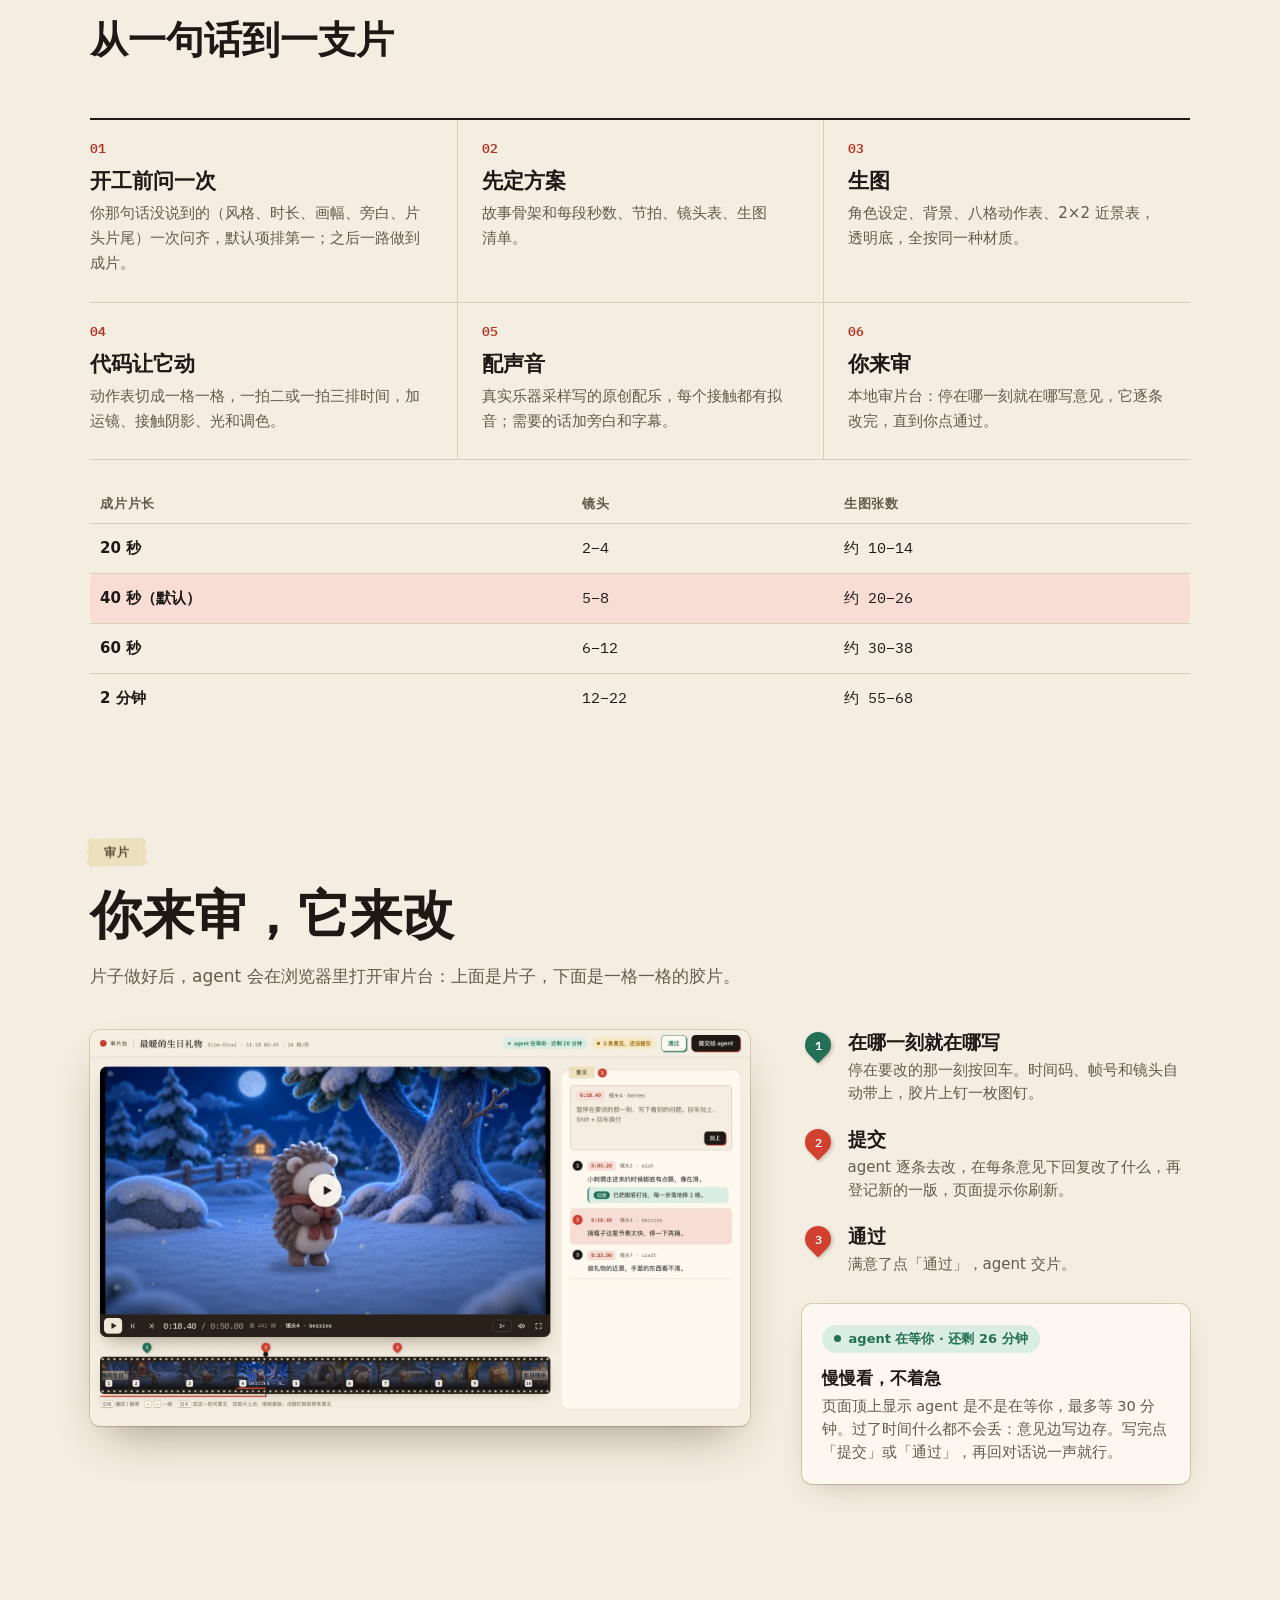
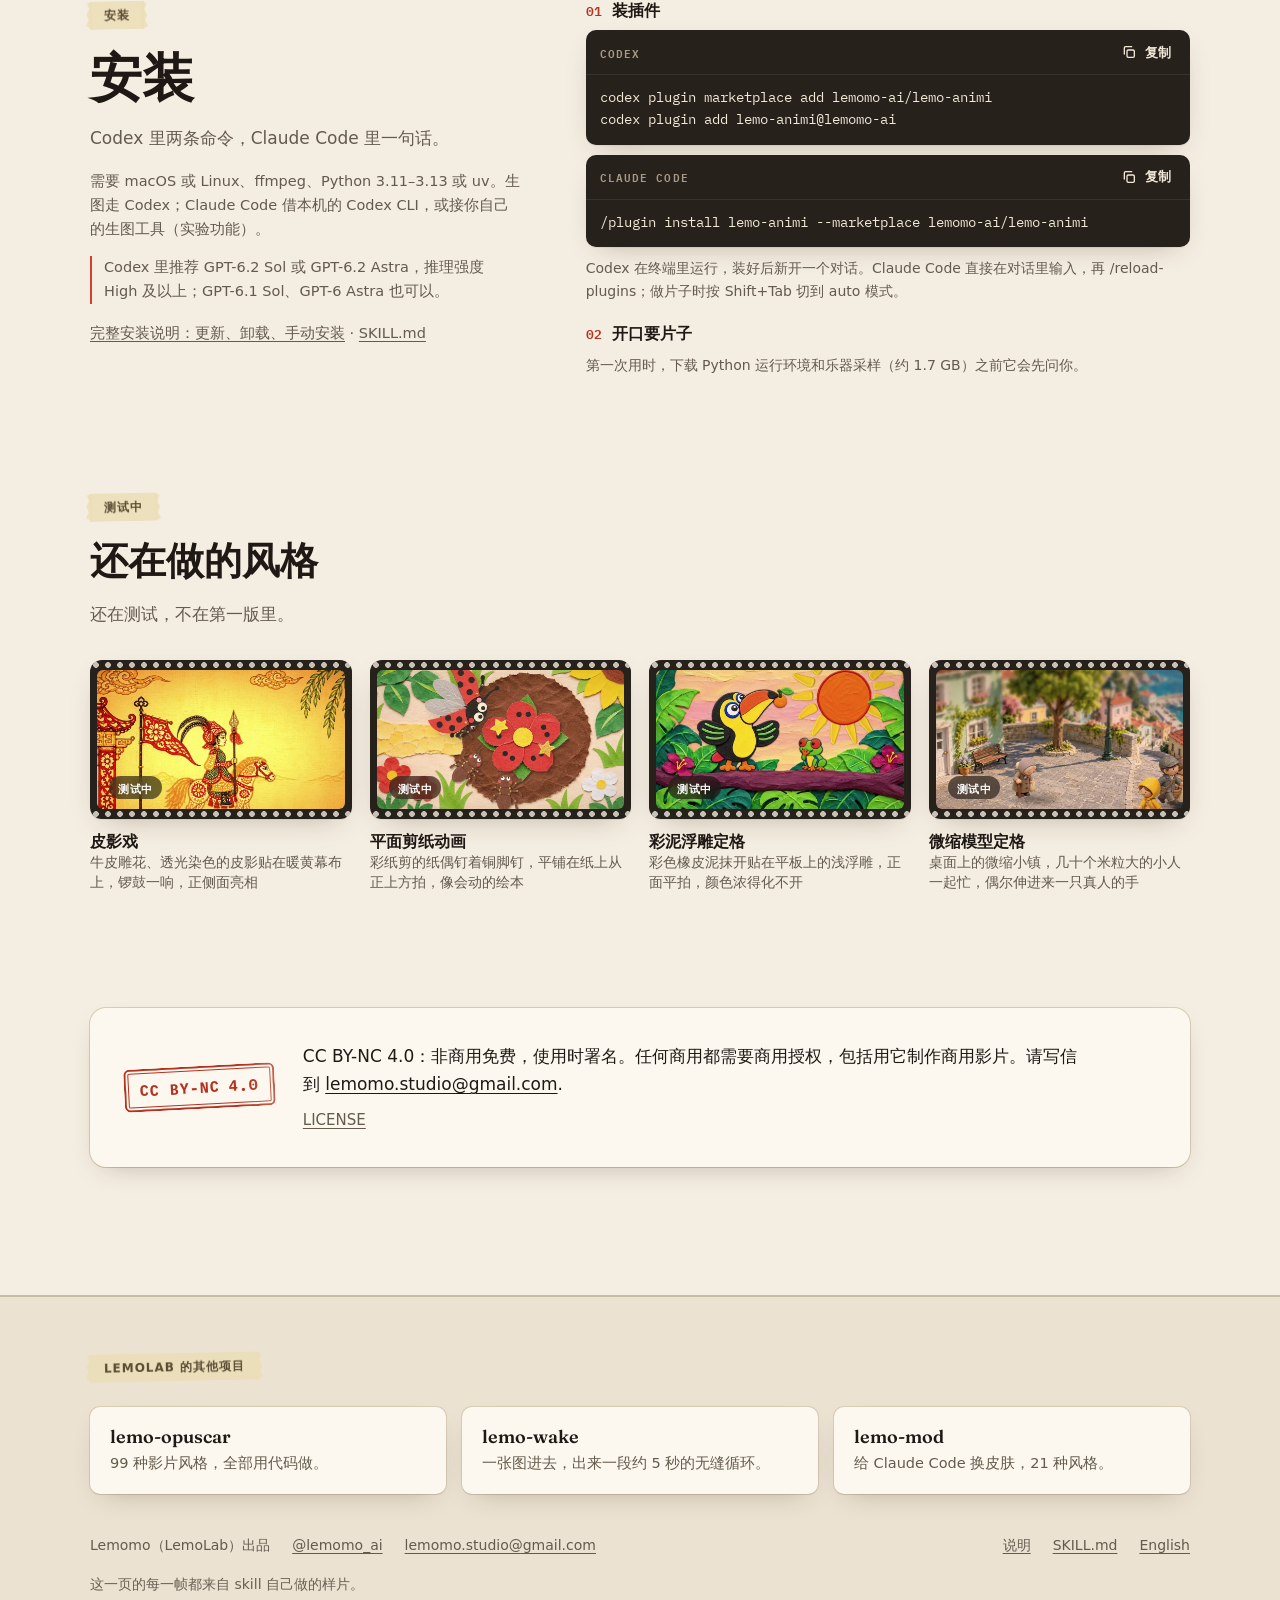
==== commit 0bfca3dc: "lemo-animi 0.1.3 - Claude Code: make films in auto mode (README, gallery, opening questions); no nee" ====
--- a/docs/zh/index.html
+++ b/docs/zh/index.html
@@ -181,7 +181,7 @@
     <p class="lede">Codex 里两条命令，Claude Code 里一句话。</p><p class="need">需要 macOS 或 Linux、ffmpeg、Python 3.11–3.13 或 uv。生图走 Codex；Claude Code 借本机的 Codex CLI，或接你自己的生图工具（实验功能）。</p><p class="need model">Codex 里推荐 GPT-6.2 Sol 或 GPT-6.2 Astra，推理强度 High 及以上；GPT-6.1 Sol、GPT-6 Astra 也可以。</p>
     <p class="need"><a href="https://github.com/lemomo-ai/lemo-animi/blob/main/README.zh-CN.md#安装">完整安装说明：更新、卸载、手动安装</a> · <a href="https://github.com/lemomo-ai/lemo-animi/blob/main/plugin/skills/lemo-animi/SKILL.md">SKILL.md</a></p></div>
   <ol class="cmds"><li><div class="h">装插件</div><div class="code"><div class="code-h"><span class="who">Codex</span><button class="btn sm quiet copy" type="button" data-done="已复制"><svg viewBox="0 0 24 24" aria-hidden="true" fill="none" stroke="currentColor" stroke-width="2" stroke-linecap="round" stroke-linejoin="round"><rect x="9" y="9" width="11" height="11" rx="2"/><path d="M5 15V6a2 2 0 0 1 2-2h9"/></svg><span>复制</span></button></div><pre class="cmd">codex plugin marketplace add lemomo-ai/lemo-animi
-codex plugin add lemo-animi@lemomo-ai</pre></div><div class="code"><div class="code-h"><span class="who">Claude Code</span><button class="btn sm quiet copy" type="button" data-done="已复制"><svg viewBox="0 0 24 24" aria-hidden="true" fill="none" stroke="currentColor" stroke-width="2" stroke-linecap="round" stroke-linejoin="round"><rect x="9" y="9" width="11" height="11" rx="2"/><path d="M5 15V6a2 2 0 0 1 2-2h9"/></svg><span>复制</span></button></div><pre class="cmd">/plugin install lemo-animi --marketplace lemomo-ai/lemo-animi</pre></div><div class=p>Codex 在终端里运行，装好后新开一个对话。Claude Code 直接在对话里输入，再 /reload-plugins。</div></li><li><div class="h">开口要片子</div><div class=p>第一次用时，下载 Python 运行环境和乐器采样（约 1.7 GB）之前它会先问你。</div></li></ol>
+codex plugin add lemo-animi@lemomo-ai</pre></div><div class="code"><div class="code-h"><span class="who">Claude Code</span><button class="btn sm quiet copy" type="button" data-done="已复制"><svg viewBox="0 0 24 24" aria-hidden="true" fill="none" stroke="currentColor" stroke-width="2" stroke-linecap="round" stroke-linejoin="round"><rect x="9" y="9" width="11" height="11" rx="2"/><path d="M5 15V6a2 2 0 0 1 2-2h9"/></svg><span>复制</span></button></div><pre class="cmd">/plugin install lemo-animi --marketplace lemomo-ai/lemo-animi</pre></div><div class=p>Codex 在终端里运行，装好后新开一个对话。Claude Code 直接在对话里输入，再 /reload-plugins；做片子时按 Shift+Tab 切到 auto 模式。</div></li><li><div class="h">开口要片子</div><div class=p>第一次用时，下载 Python 运行环境和乐器采样（约 1.7 GB）之前它会先问你。</div></li></ol>
 </div></section>
 
 <section id="in-progress"><div class="wrap">
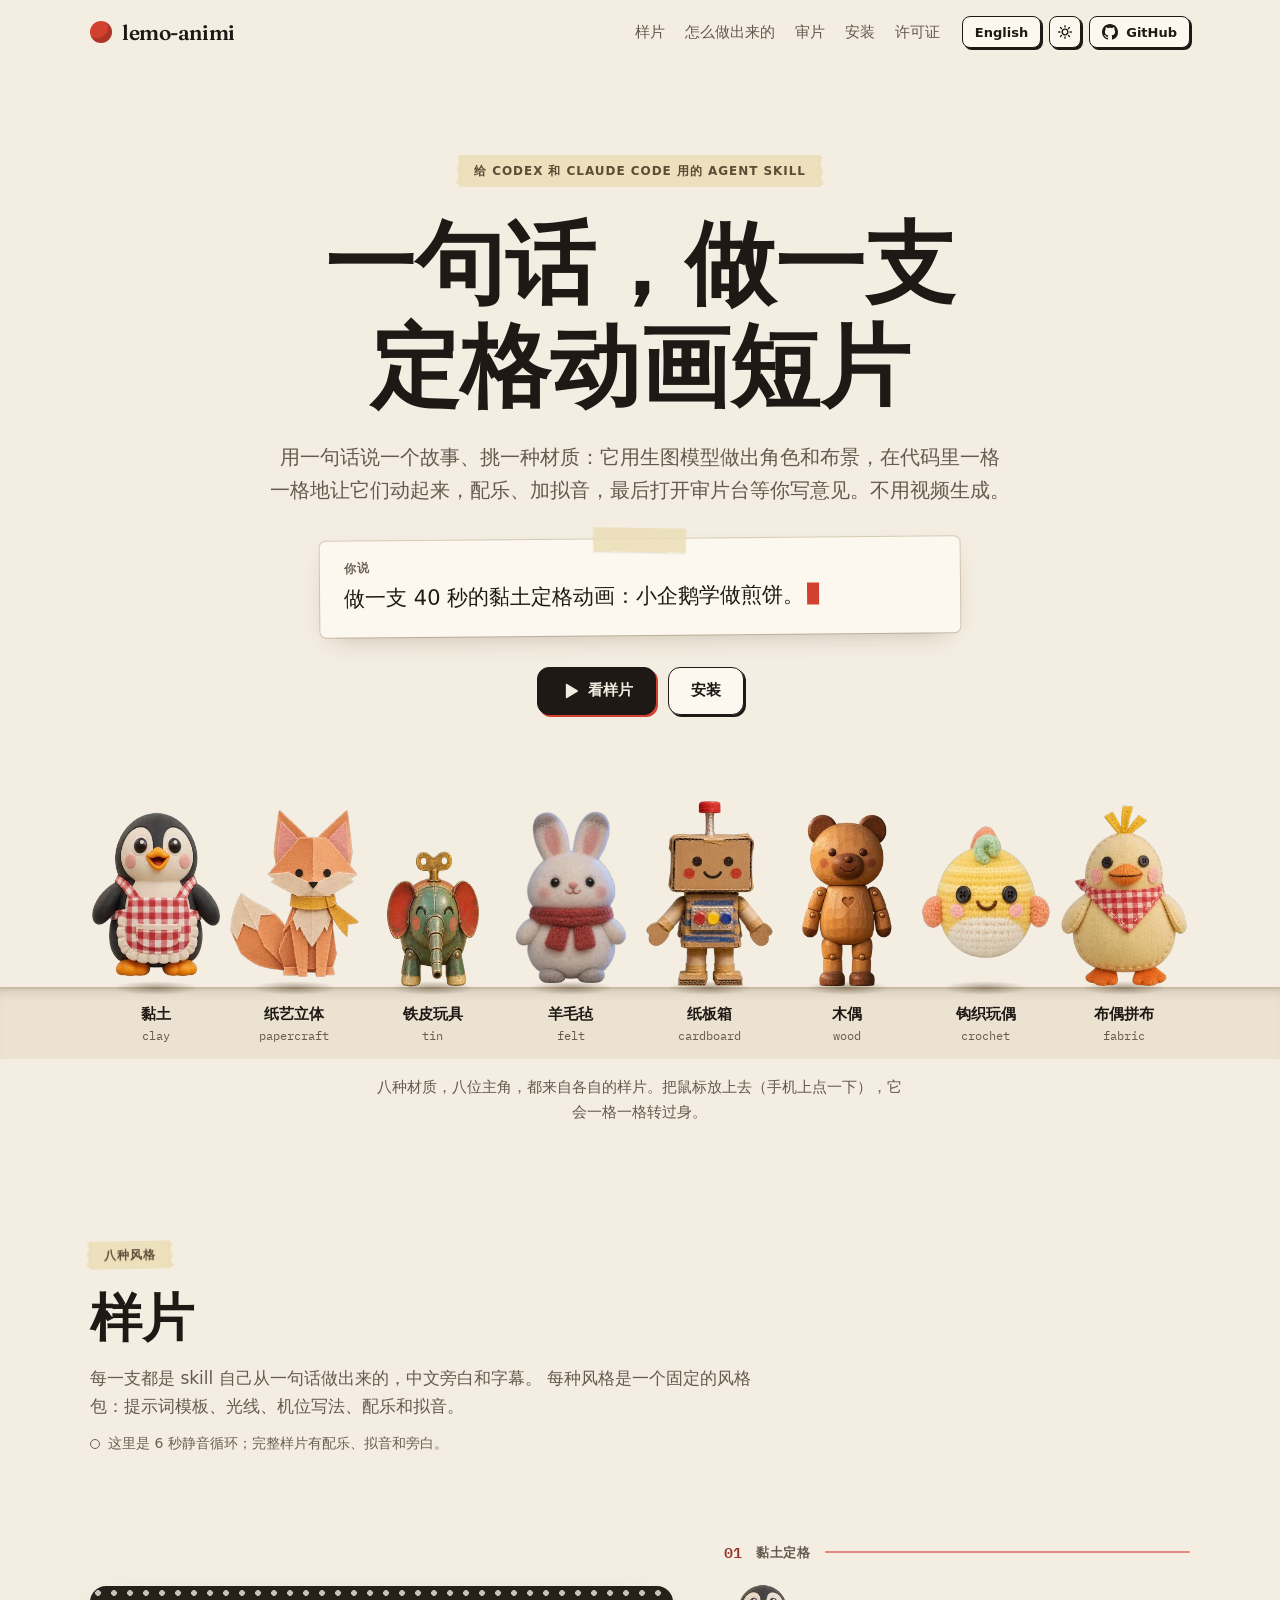
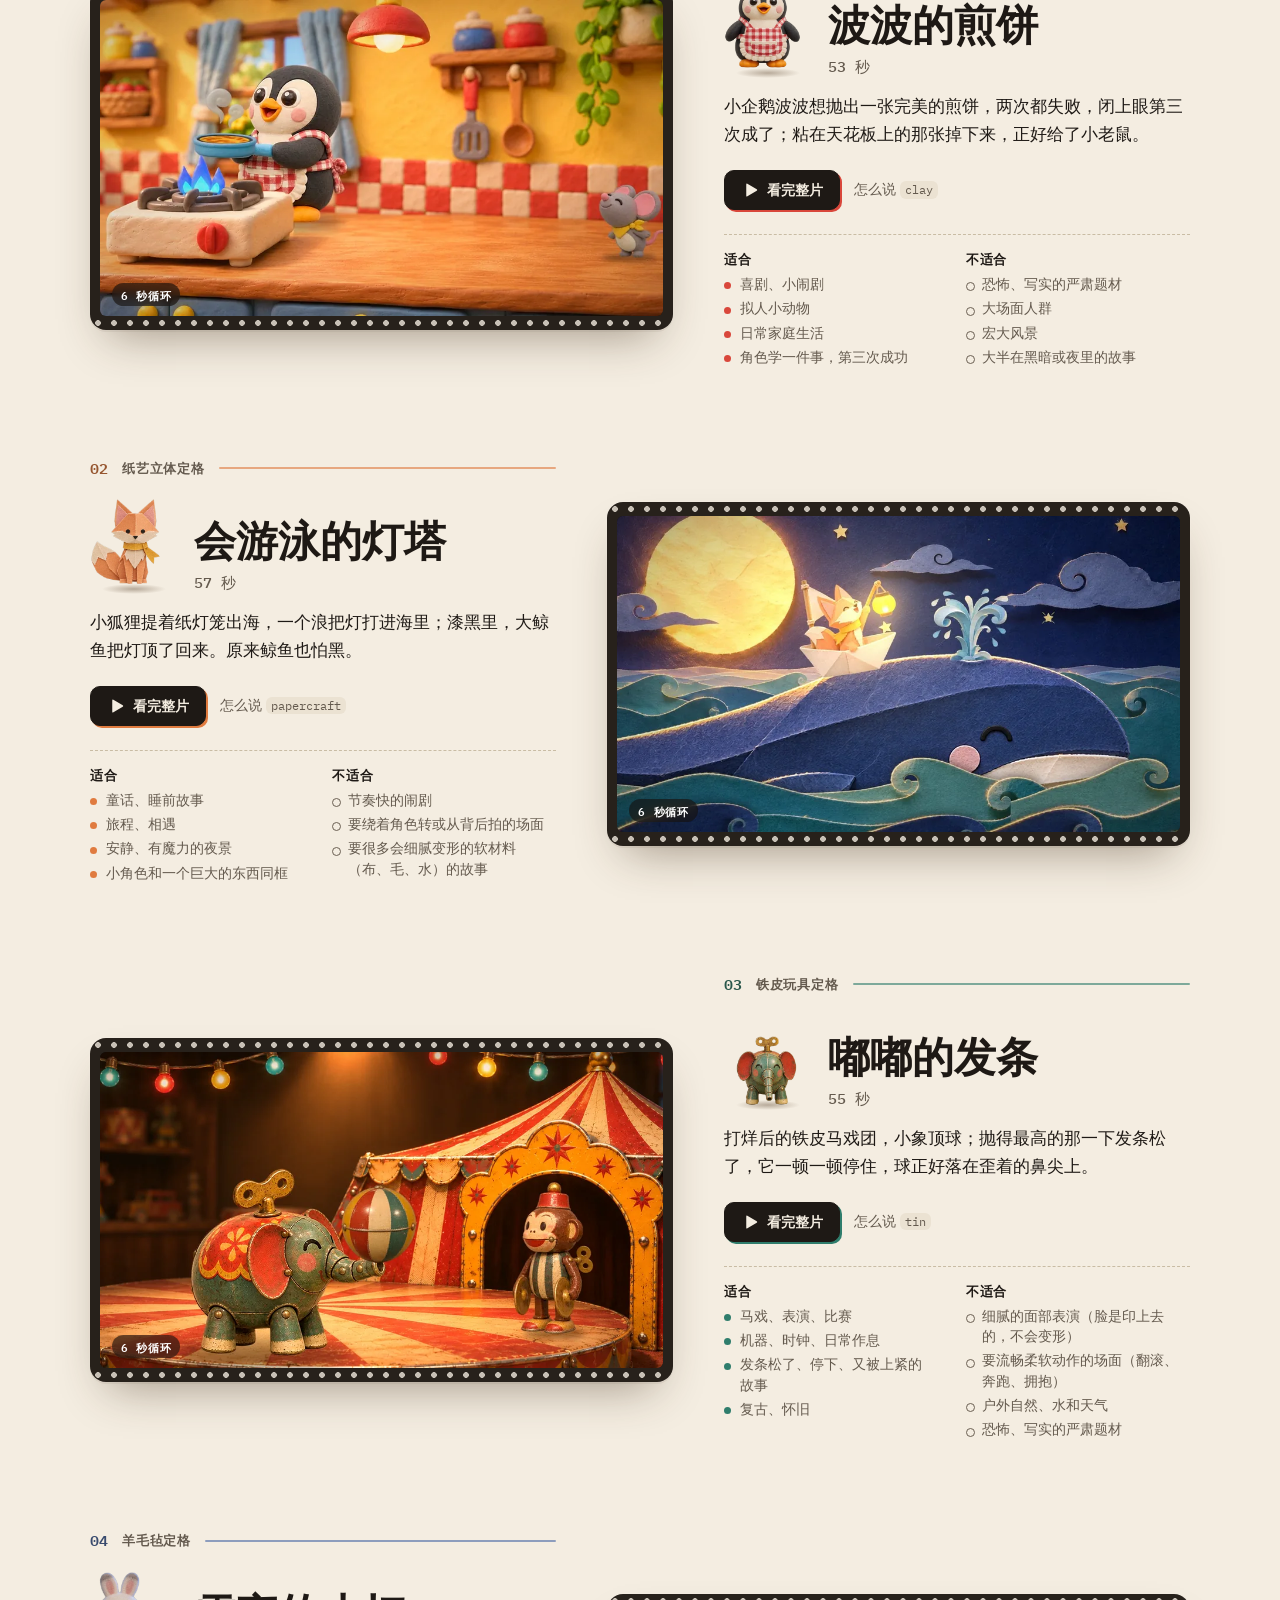
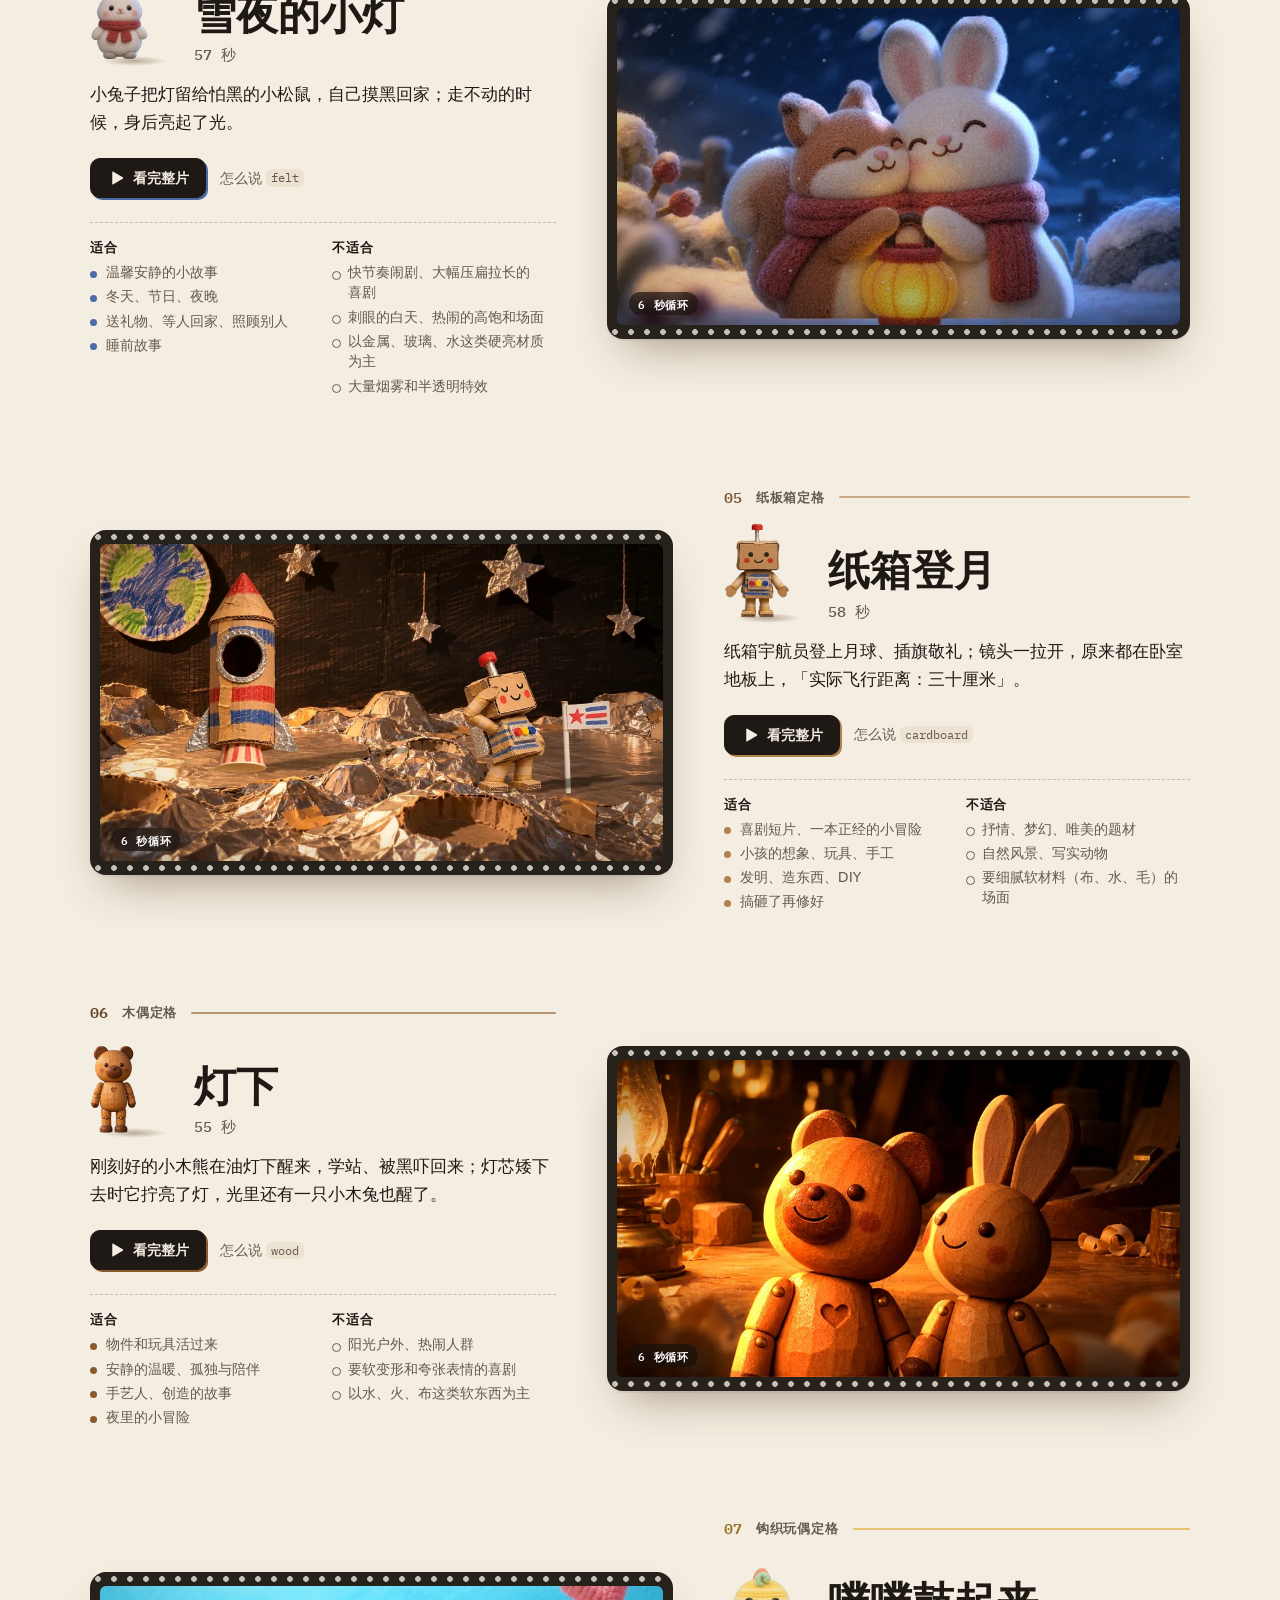
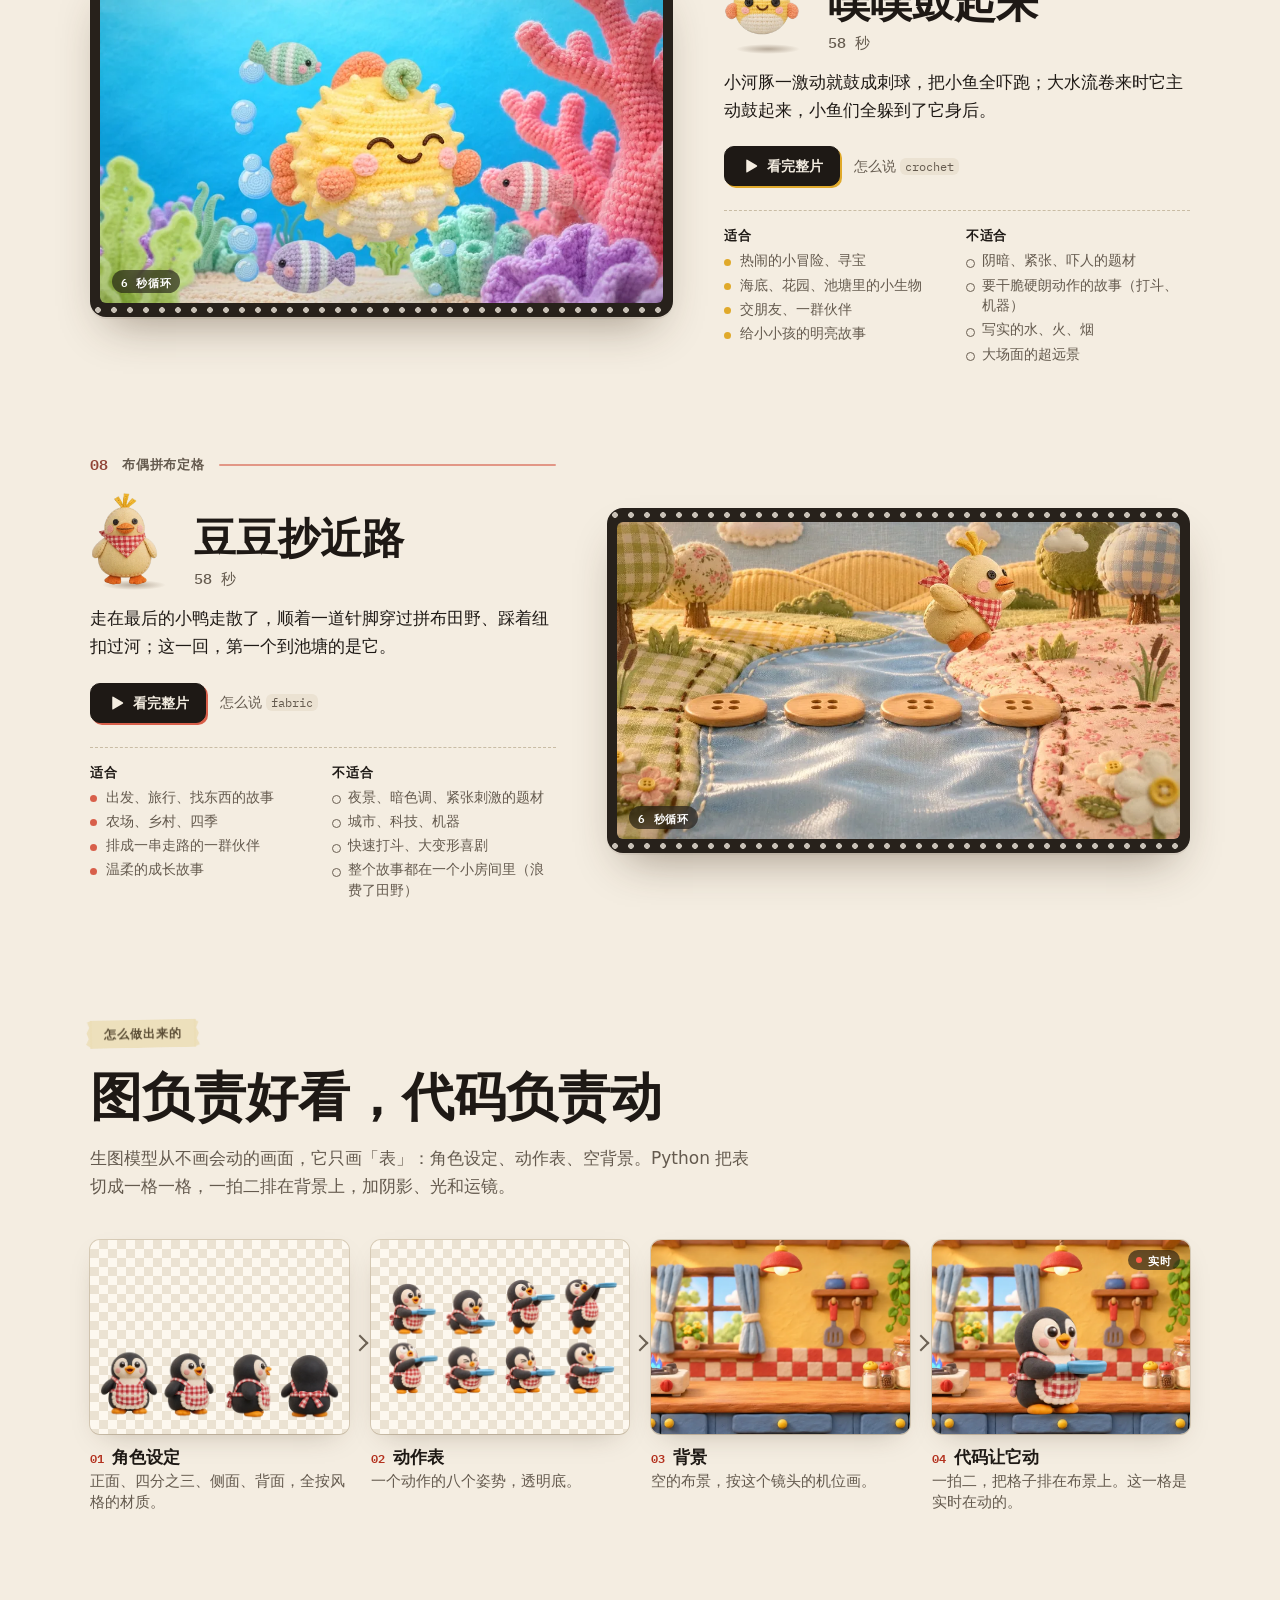
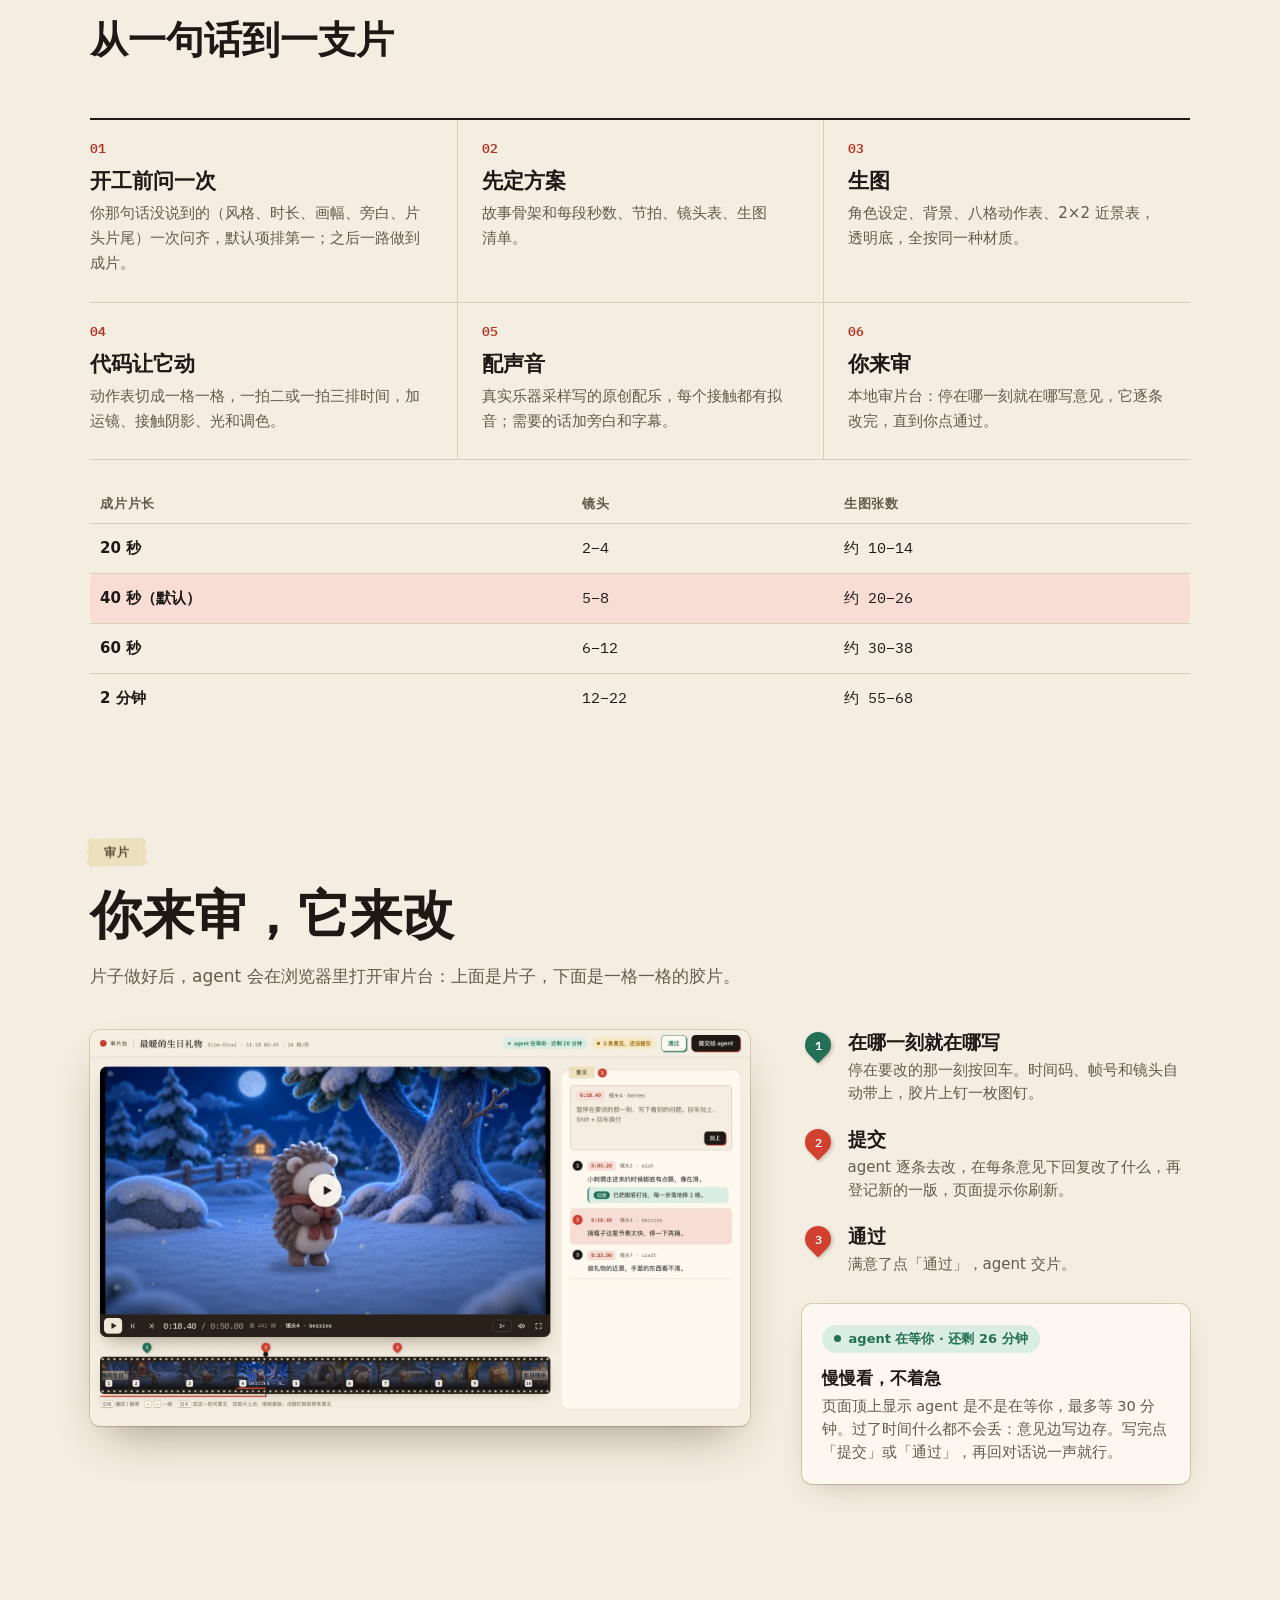
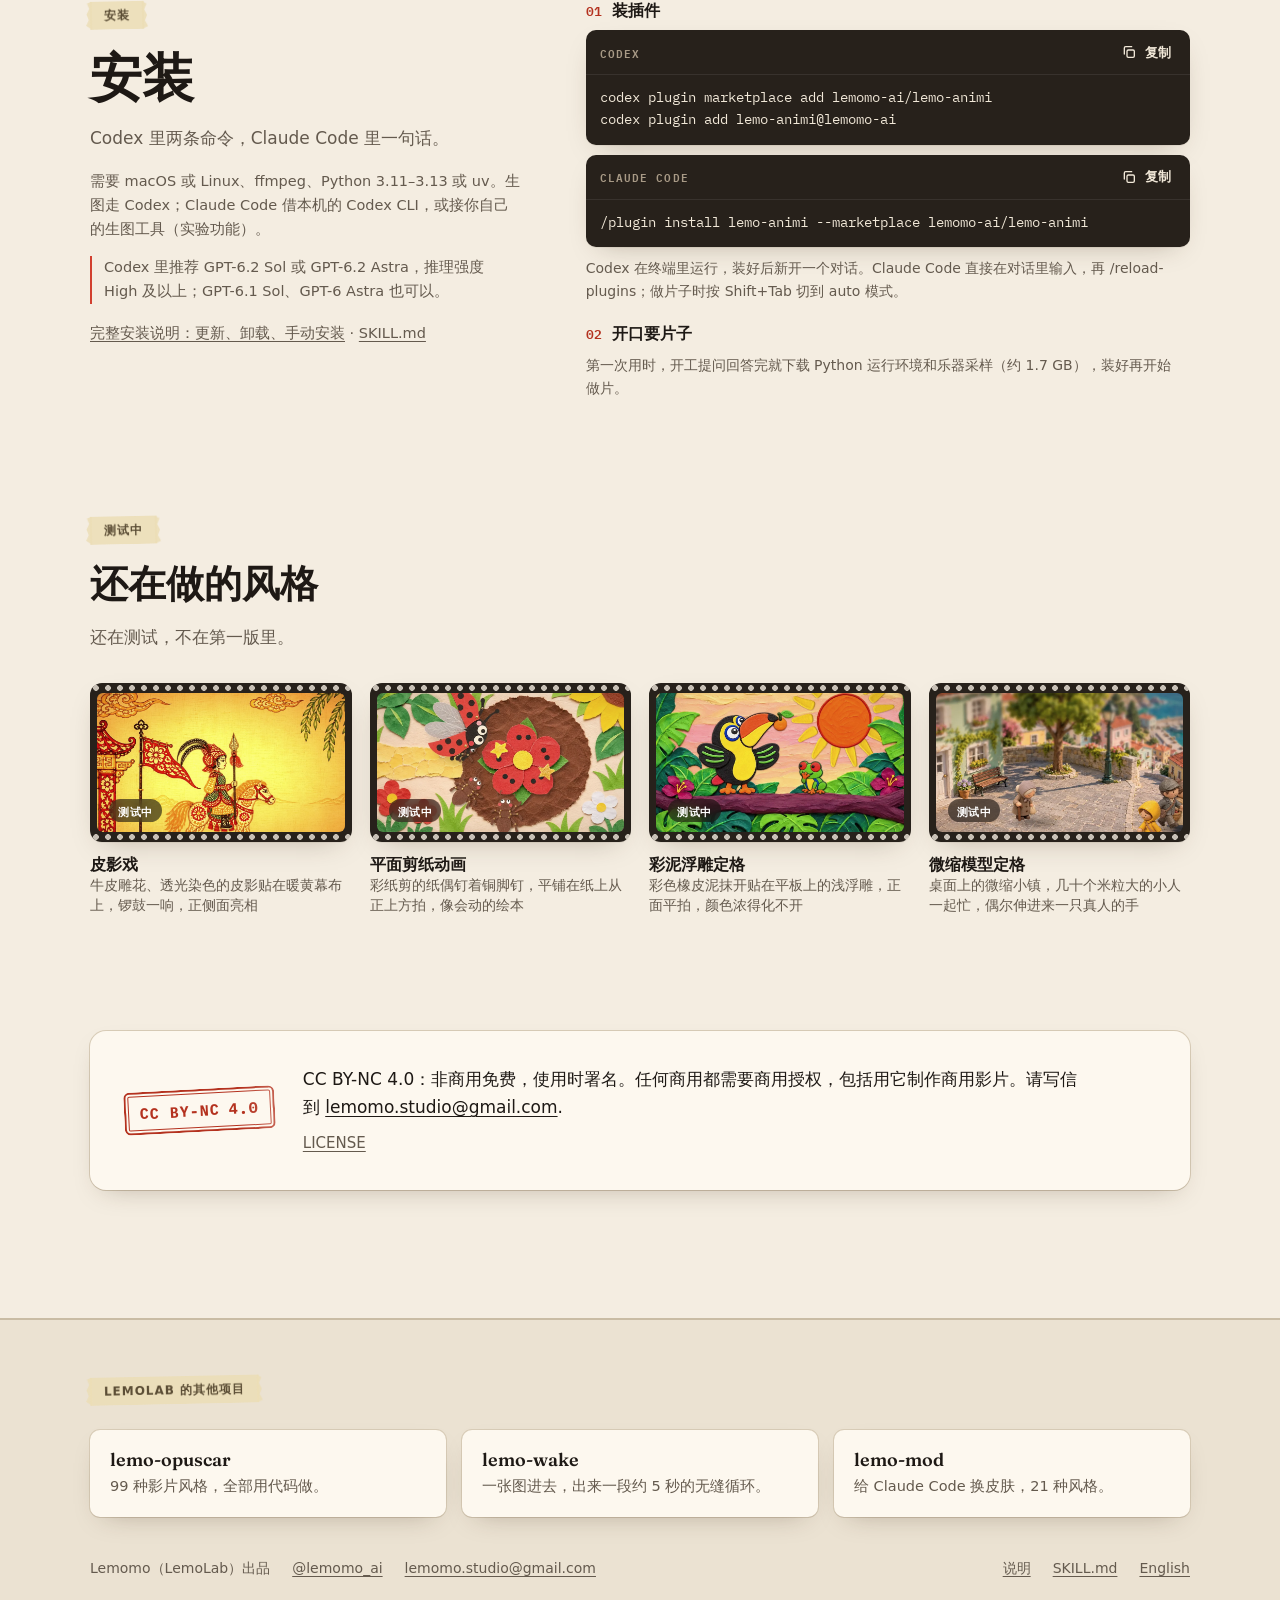
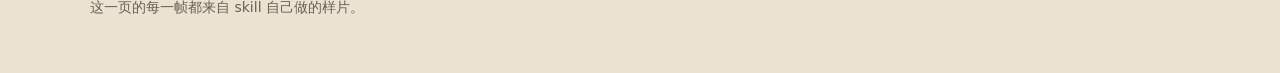
==== commit 6dc10b1a: "lemo-animi 0.1.3 (revised) - Opening questions from one fixed list, each item its own question; the " ====
--- a/docs/zh/index.html
+++ b/docs/zh/index.html
@@ -181,7 +181,7 @@
     <p class="lede">Codex 里两条命令，Claude Code 里一句话。</p><p class="need">需要 macOS 或 Linux、ffmpeg、Python 3.11–3.13 或 uv。生图走 Codex；Claude Code 借本机的 Codex CLI，或接你自己的生图工具（实验功能）。</p><p class="need model">Codex 里推荐 GPT-6.2 Sol 或 GPT-6.2 Astra，推理强度 High 及以上；GPT-6.1 Sol、GPT-6 Astra 也可以。</p>
     <p class="need"><a href="https://github.com/lemomo-ai/lemo-animi/blob/main/README.zh-CN.md#安装">完整安装说明：更新、卸载、手动安装</a> · <a href="https://github.com/lemomo-ai/lemo-animi/blob/main/plugin/skills/lemo-animi/SKILL.md">SKILL.md</a></p></div>
   <ol class="cmds"><li><div class="h">装插件</div><div class="code"><div class="code-h"><span class="who">Codex</span><button class="btn sm quiet copy" type="button" data-done="已复制"><svg viewBox="0 0 24 24" aria-hidden="true" fill="none" stroke="currentColor" stroke-width="2" stroke-linecap="round" stroke-linejoin="round"><rect x="9" y="9" width="11" height="11" rx="2"/><path d="M5 15V6a2 2 0 0 1 2-2h9"/></svg><span>复制</span></button></div><pre class="cmd">codex plugin marketplace add lemomo-ai/lemo-animi
-codex plugin add lemo-animi@lemomo-ai</pre></div><div class="code"><div class="code-h"><span class="who">Claude Code</span><button class="btn sm quiet copy" type="button" data-done="已复制"><svg viewBox="0 0 24 24" aria-hidden="true" fill="none" stroke="currentColor" stroke-width="2" stroke-linecap="round" stroke-linejoin="round"><rect x="9" y="9" width="11" height="11" rx="2"/><path d="M5 15V6a2 2 0 0 1 2-2h9"/></svg><span>复制</span></button></div><pre class="cmd">/plugin install lemo-animi --marketplace lemomo-ai/lemo-animi</pre></div><div class=p>Codex 在终端里运行，装好后新开一个对话。Claude Code 直接在对话里输入，再 /reload-plugins；做片子时按 Shift+Tab 切到 auto 模式。</div></li><li><div class="h">开口要片子</div><div class=p>第一次用时，下载 Python 运行环境和乐器采样（约 1.7 GB）之前它会先问你。</div></li></ol>
+codex plugin add lemo-animi@lemomo-ai</pre></div><div class="code"><div class="code-h"><span class="who">Claude Code</span><button class="btn sm quiet copy" type="button" data-done="已复制"><svg viewBox="0 0 24 24" aria-hidden="true" fill="none" stroke="currentColor" stroke-width="2" stroke-linecap="round" stroke-linejoin="round"><rect x="9" y="9" width="11" height="11" rx="2"/><path d="M5 15V6a2 2 0 0 1 2-2h9"/></svg><span>复制</span></button></div><pre class="cmd">/plugin install lemo-animi --marketplace lemomo-ai/lemo-animi</pre></div><div class=p>Codex 在终端里运行，装好后新开一个对话。Claude Code 直接在对话里输入，再 /reload-plugins；做片子时按 Shift+Tab 切到 auto 模式。</div></li><li><div class="h">开口要片子</div><div class=p>第一次用时，开工提问回答完就下载 Python 运行环境和乐器采样（约 1.7 GB），装好再开始做片。</div></li></ol>
 </div></section>
 
 <section id="in-progress"><div class="wrap">
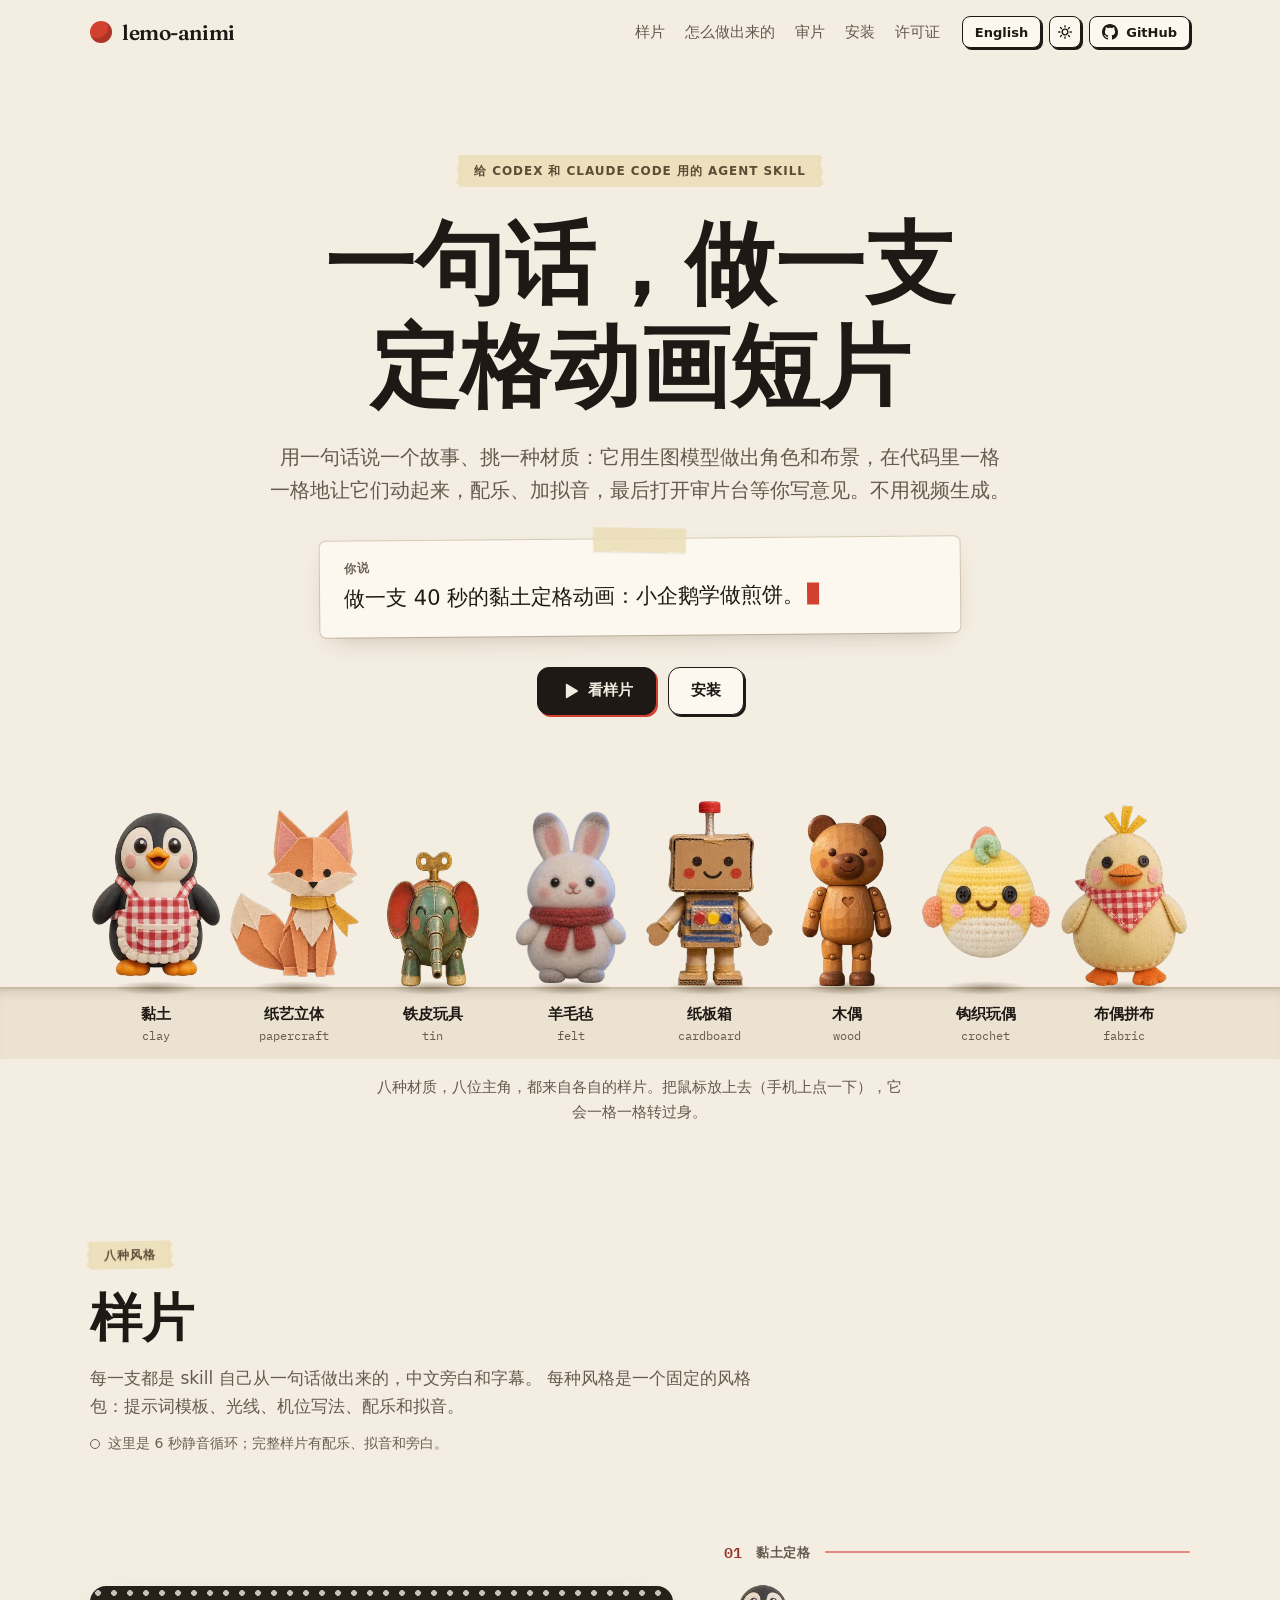
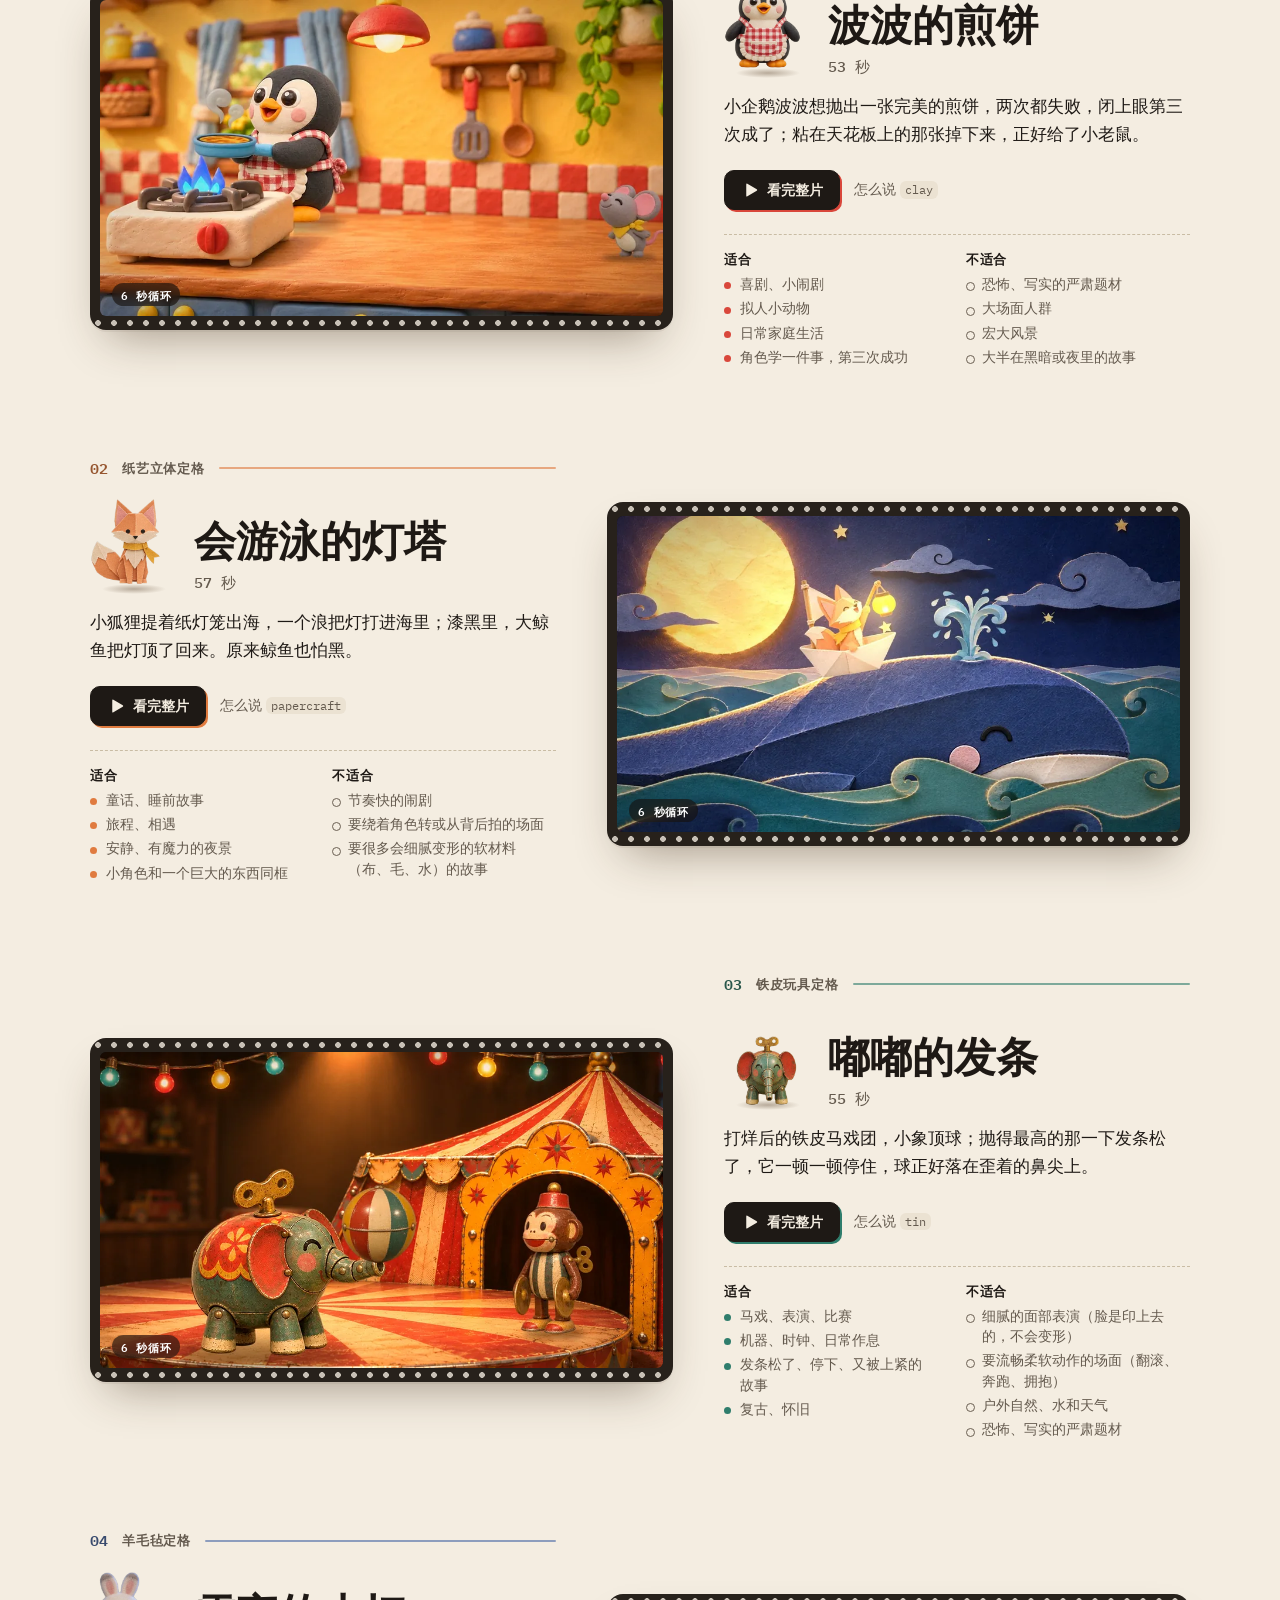
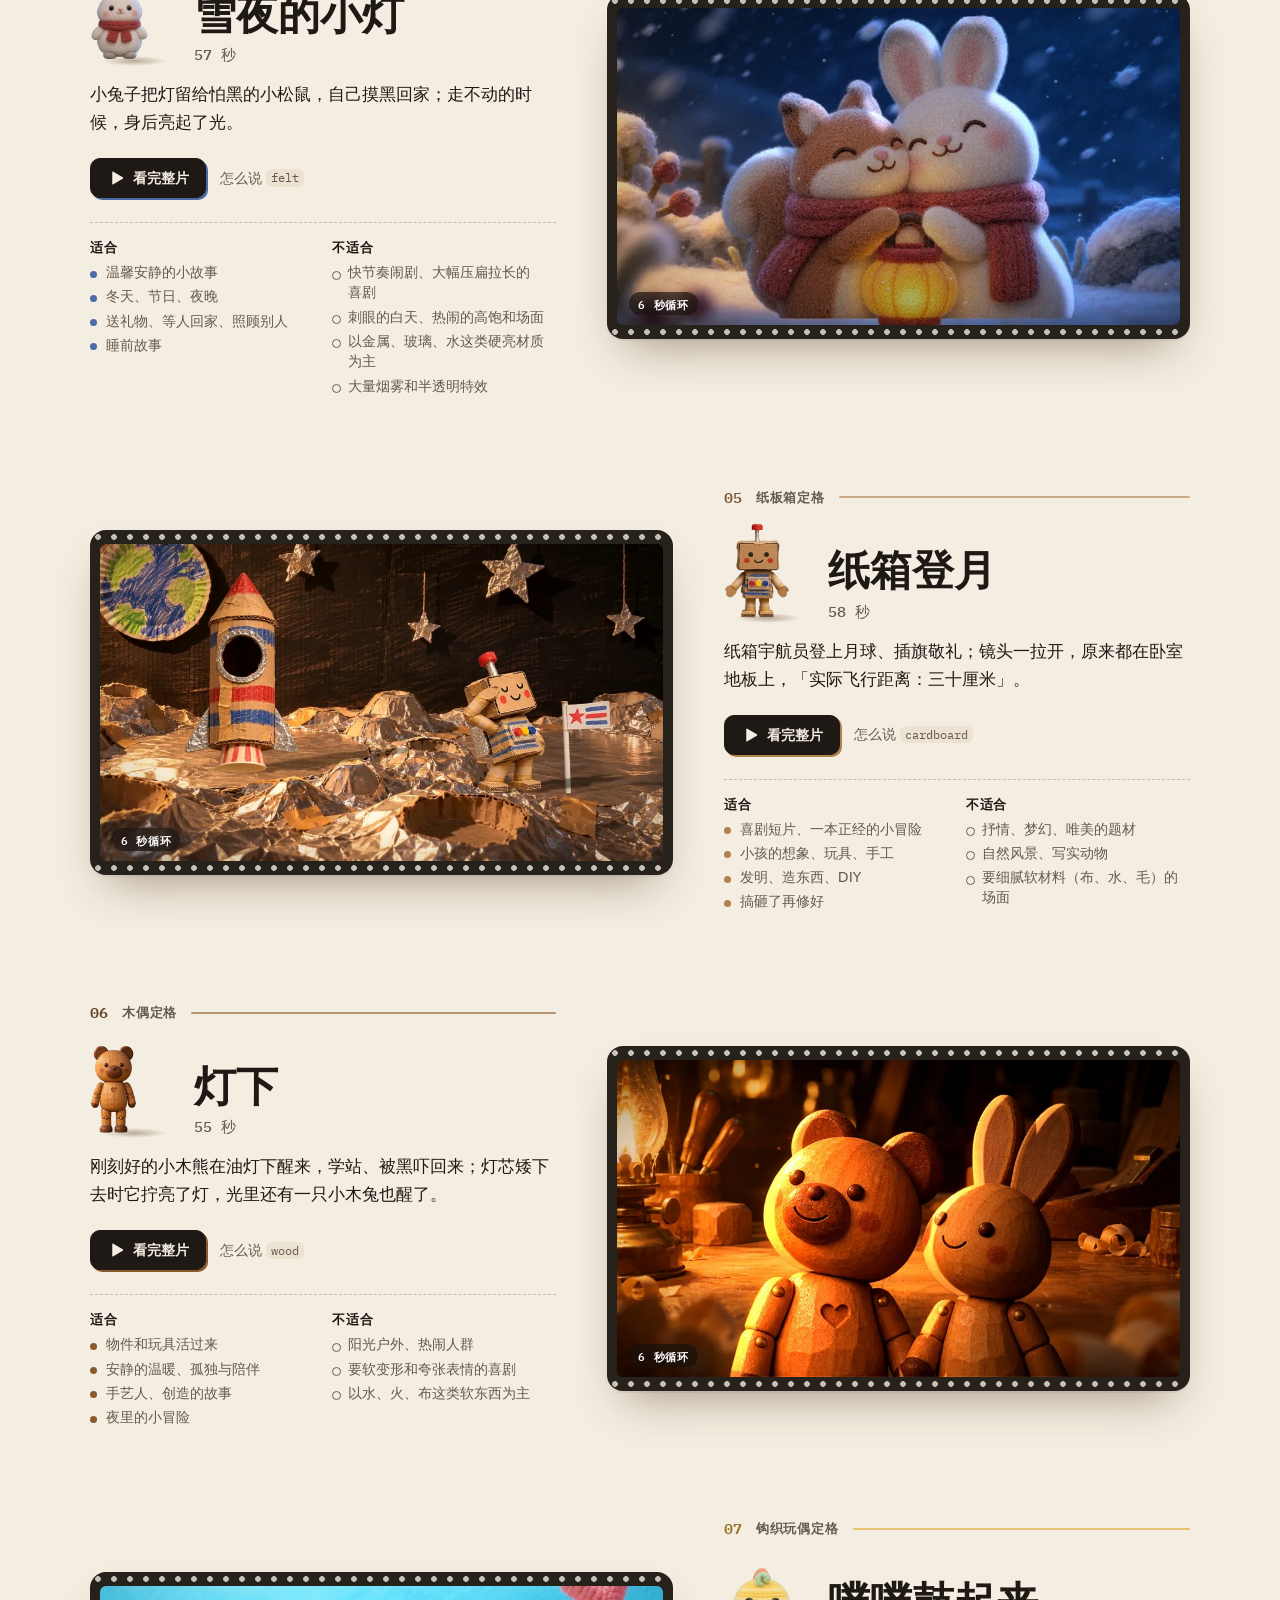
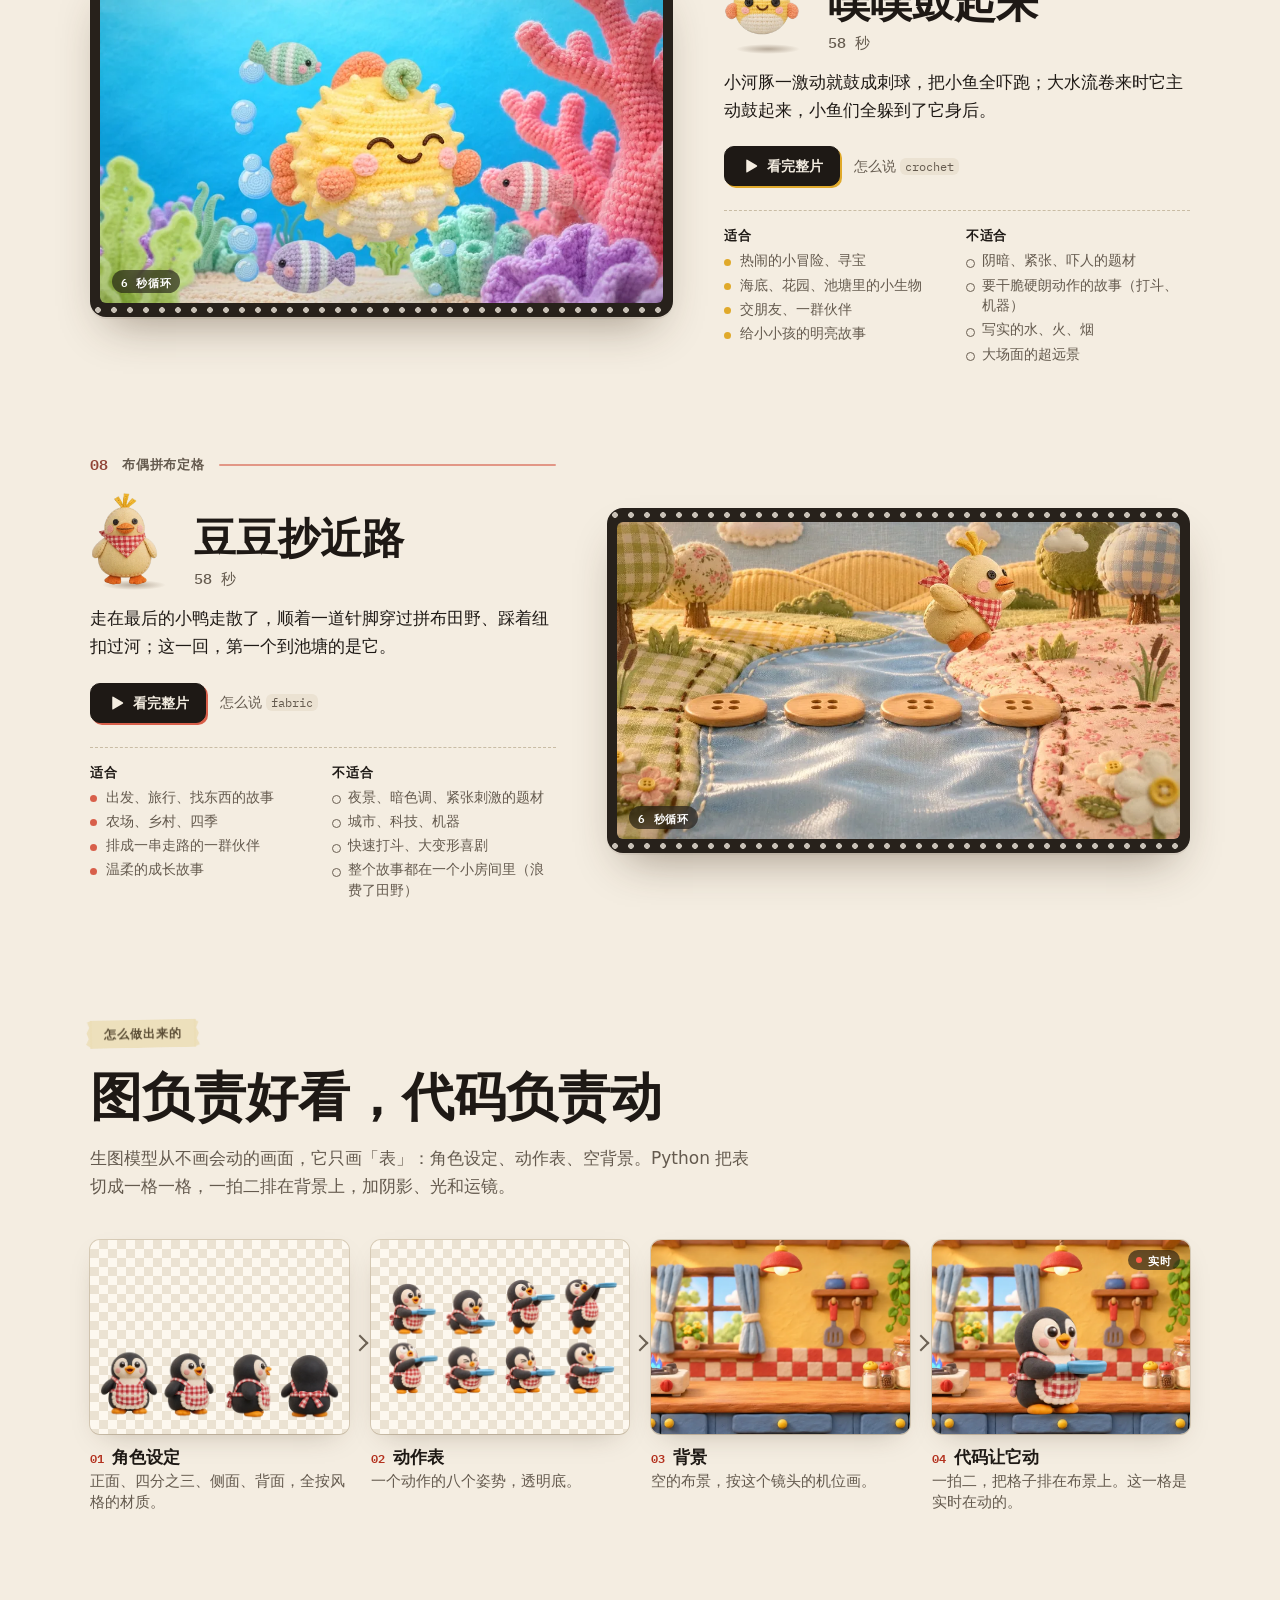
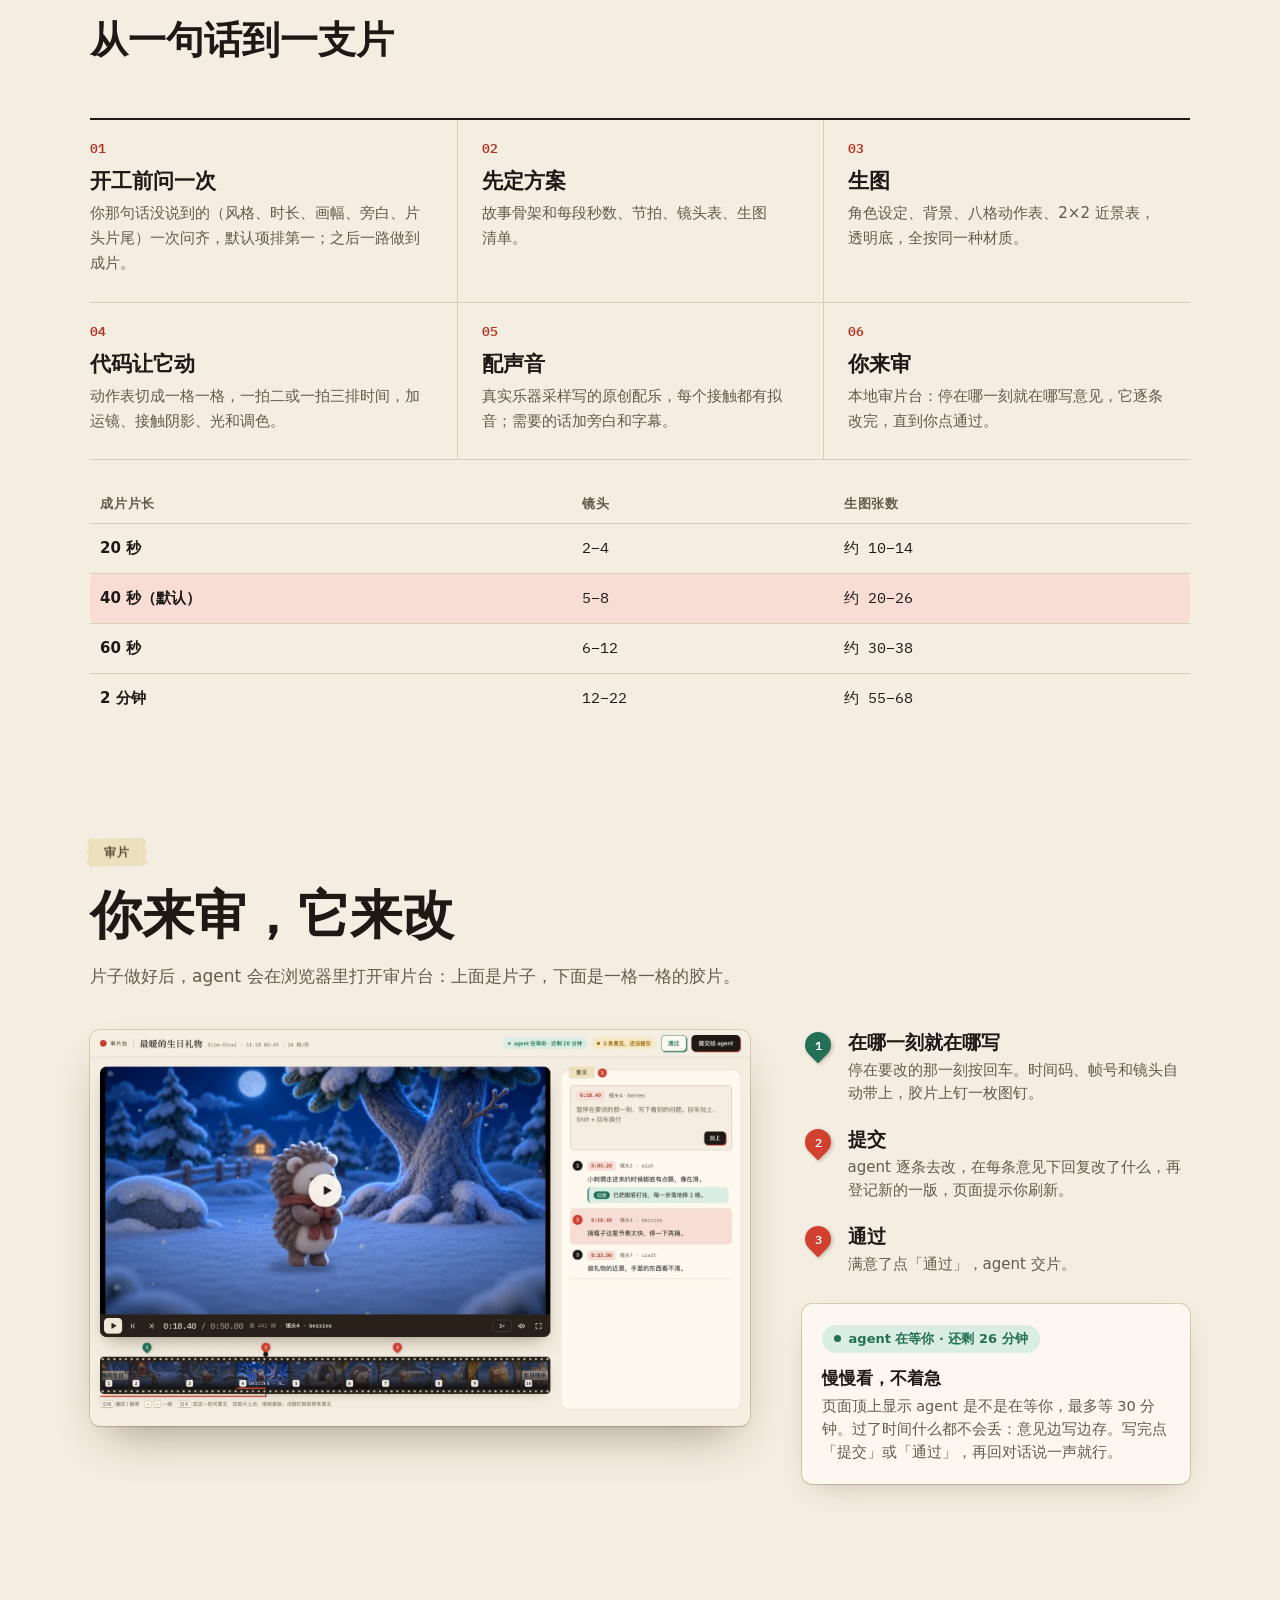
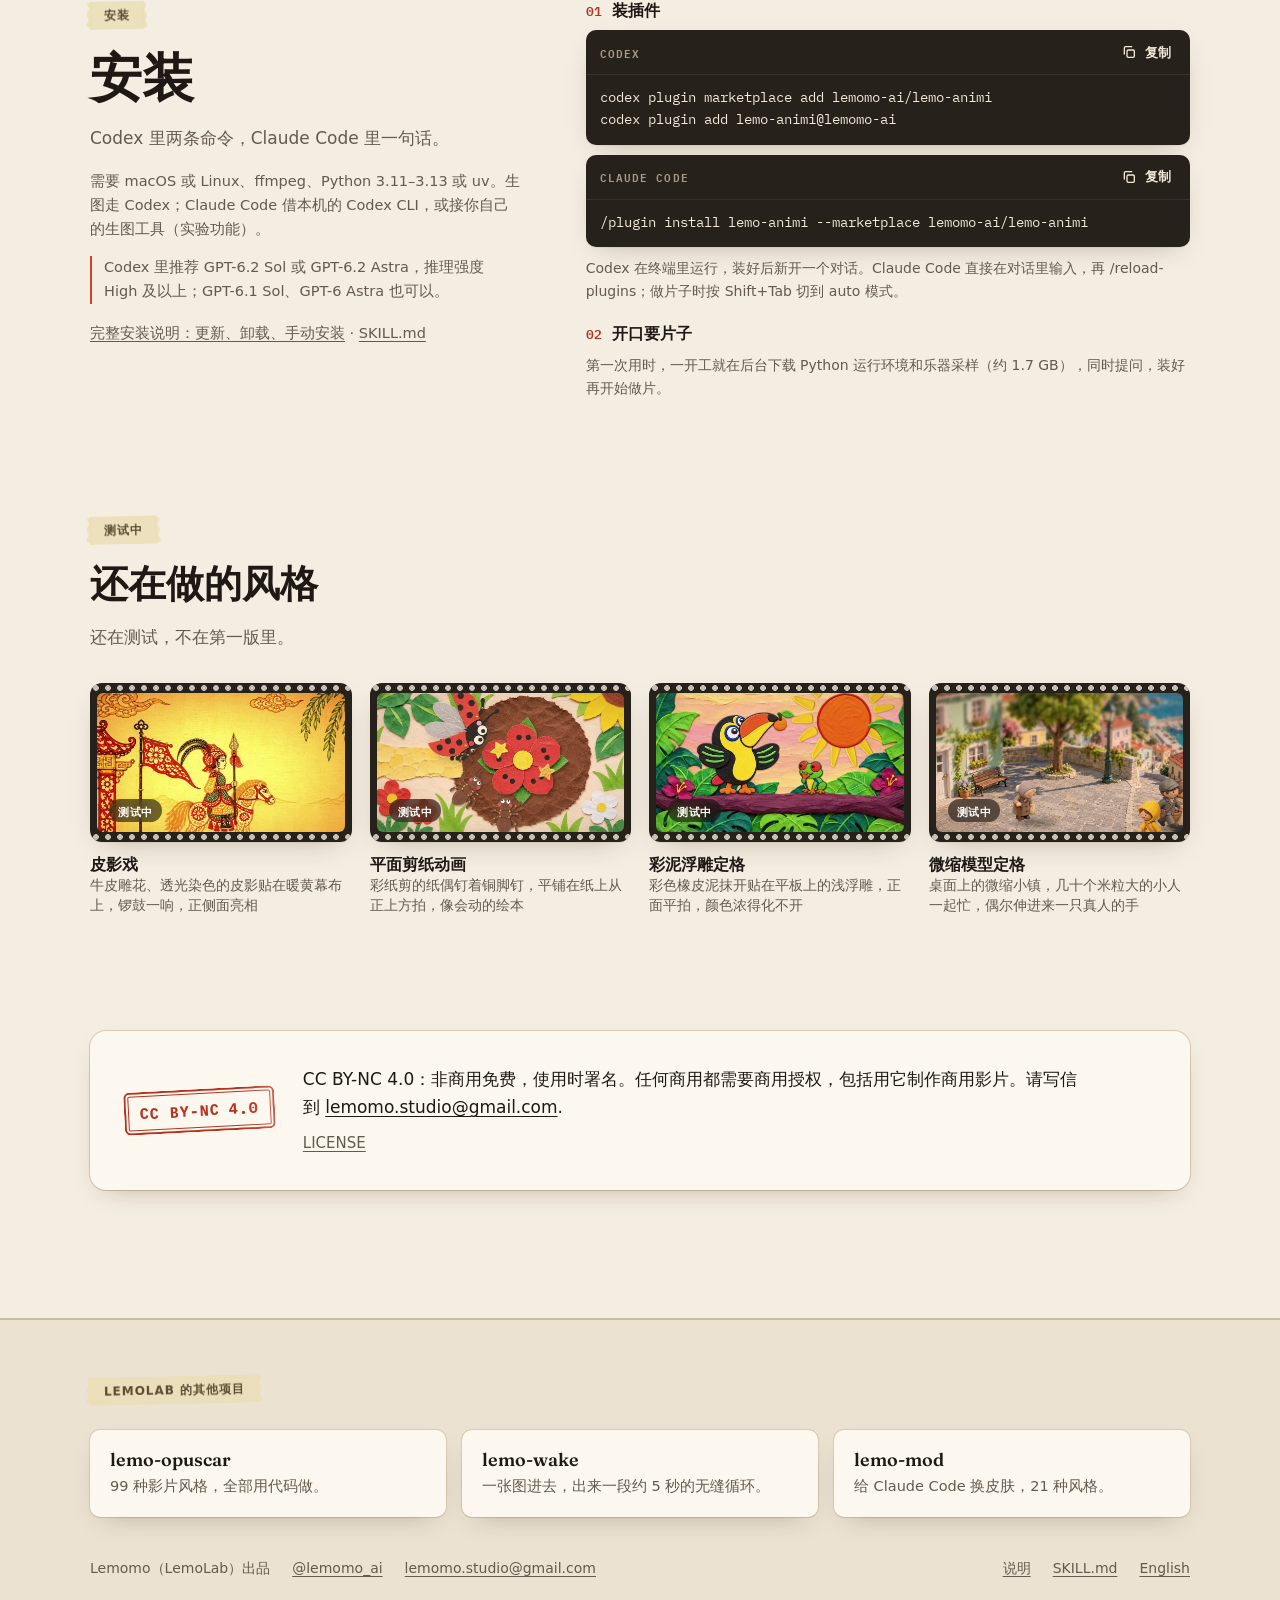
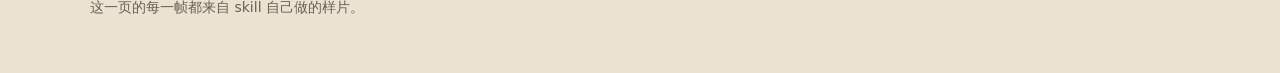
==== commit 684690a4: "lemo-animi 0.1.3: install starts in the background first; style asked first, story asked open Claude" ====
--- a/docs/zh/index.html
+++ b/docs/zh/index.html
@@ -181,7 +181,7 @@
     <p class="lede">Codex 里两条命令，Claude Code 里一句话。</p><p class="need">需要 macOS 或 Linux、ffmpeg、Python 3.11–3.13 或 uv。生图走 Codex；Claude Code 借本机的 Codex CLI，或接你自己的生图工具（实验功能）。</p><p class="need model">Codex 里推荐 GPT-6.2 Sol 或 GPT-6.2 Astra，推理强度 High 及以上；GPT-6.1 Sol、GPT-6 Astra 也可以。</p>
     <p class="need"><a href="https://github.com/lemomo-ai/lemo-animi/blob/main/README.zh-CN.md#安装">完整安装说明：更新、卸载、手动安装</a> · <a href="https://github.com/lemomo-ai/lemo-animi/blob/main/plugin/skills/lemo-animi/SKILL.md">SKILL.md</a></p></div>
   <ol class="cmds"><li><div class="h">装插件</div><div class="code"><div class="code-h"><span class="who">Codex</span><button class="btn sm quiet copy" type="button" data-done="已复制"><svg viewBox="0 0 24 24" aria-hidden="true" fill="none" stroke="currentColor" stroke-width="2" stroke-linecap="round" stroke-linejoin="round"><rect x="9" y="9" width="11" height="11" rx="2"/><path d="M5 15V6a2 2 0 0 1 2-2h9"/></svg><span>复制</span></button></div><pre class="cmd">codex plugin marketplace add lemomo-ai/lemo-animi
-codex plugin add lemo-animi@lemomo-ai</pre></div><div class="code"><div class="code-h"><span class="who">Claude Code</span><button class="btn sm quiet copy" type="button" data-done="已复制"><svg viewBox="0 0 24 24" aria-hidden="true" fill="none" stroke="currentColor" stroke-width="2" stroke-linecap="round" stroke-linejoin="round"><rect x="9" y="9" width="11" height="11" rx="2"/><path d="M5 15V6a2 2 0 0 1 2-2h9"/></svg><span>复制</span></button></div><pre class="cmd">/plugin install lemo-animi --marketplace lemomo-ai/lemo-animi</pre></div><div class=p>Codex 在终端里运行，装好后新开一个对话。Claude Code 直接在对话里输入，再 /reload-plugins；做片子时按 Shift+Tab 切到 auto 模式。</div></li><li><div class="h">开口要片子</div><div class=p>第一次用时，开工提问回答完就下载 Python 运行环境和乐器采样（约 1.7 GB），装好再开始做片。</div></li></ol>
+codex plugin add lemo-animi@lemomo-ai</pre></div><div class="code"><div class="code-h"><span class="who">Claude Code</span><button class="btn sm quiet copy" type="button" data-done="已复制"><svg viewBox="0 0 24 24" aria-hidden="true" fill="none" stroke="currentColor" stroke-width="2" stroke-linecap="round" stroke-linejoin="round"><rect x="9" y="9" width="11" height="11" rx="2"/><path d="M5 15V6a2 2 0 0 1 2-2h9"/></svg><span>复制</span></button></div><pre class="cmd">/plugin install lemo-animi --marketplace lemomo-ai/lemo-animi</pre></div><div class=p>Codex 在终端里运行，装好后新开一个对话。Claude Code 直接在对话里输入，再 /reload-plugins；做片子时按 Shift+Tab 切到 auto 模式。</div></li><li><div class="h">开口要片子</div><div class=p>第一次用时，一开工就在后台下载 Python 运行环境和乐器采样（约 1.7 GB），同时提问，装好再开始做片。</div></li></ol>
 </div></section>
 
 <section id="in-progress"><div class="wrap">
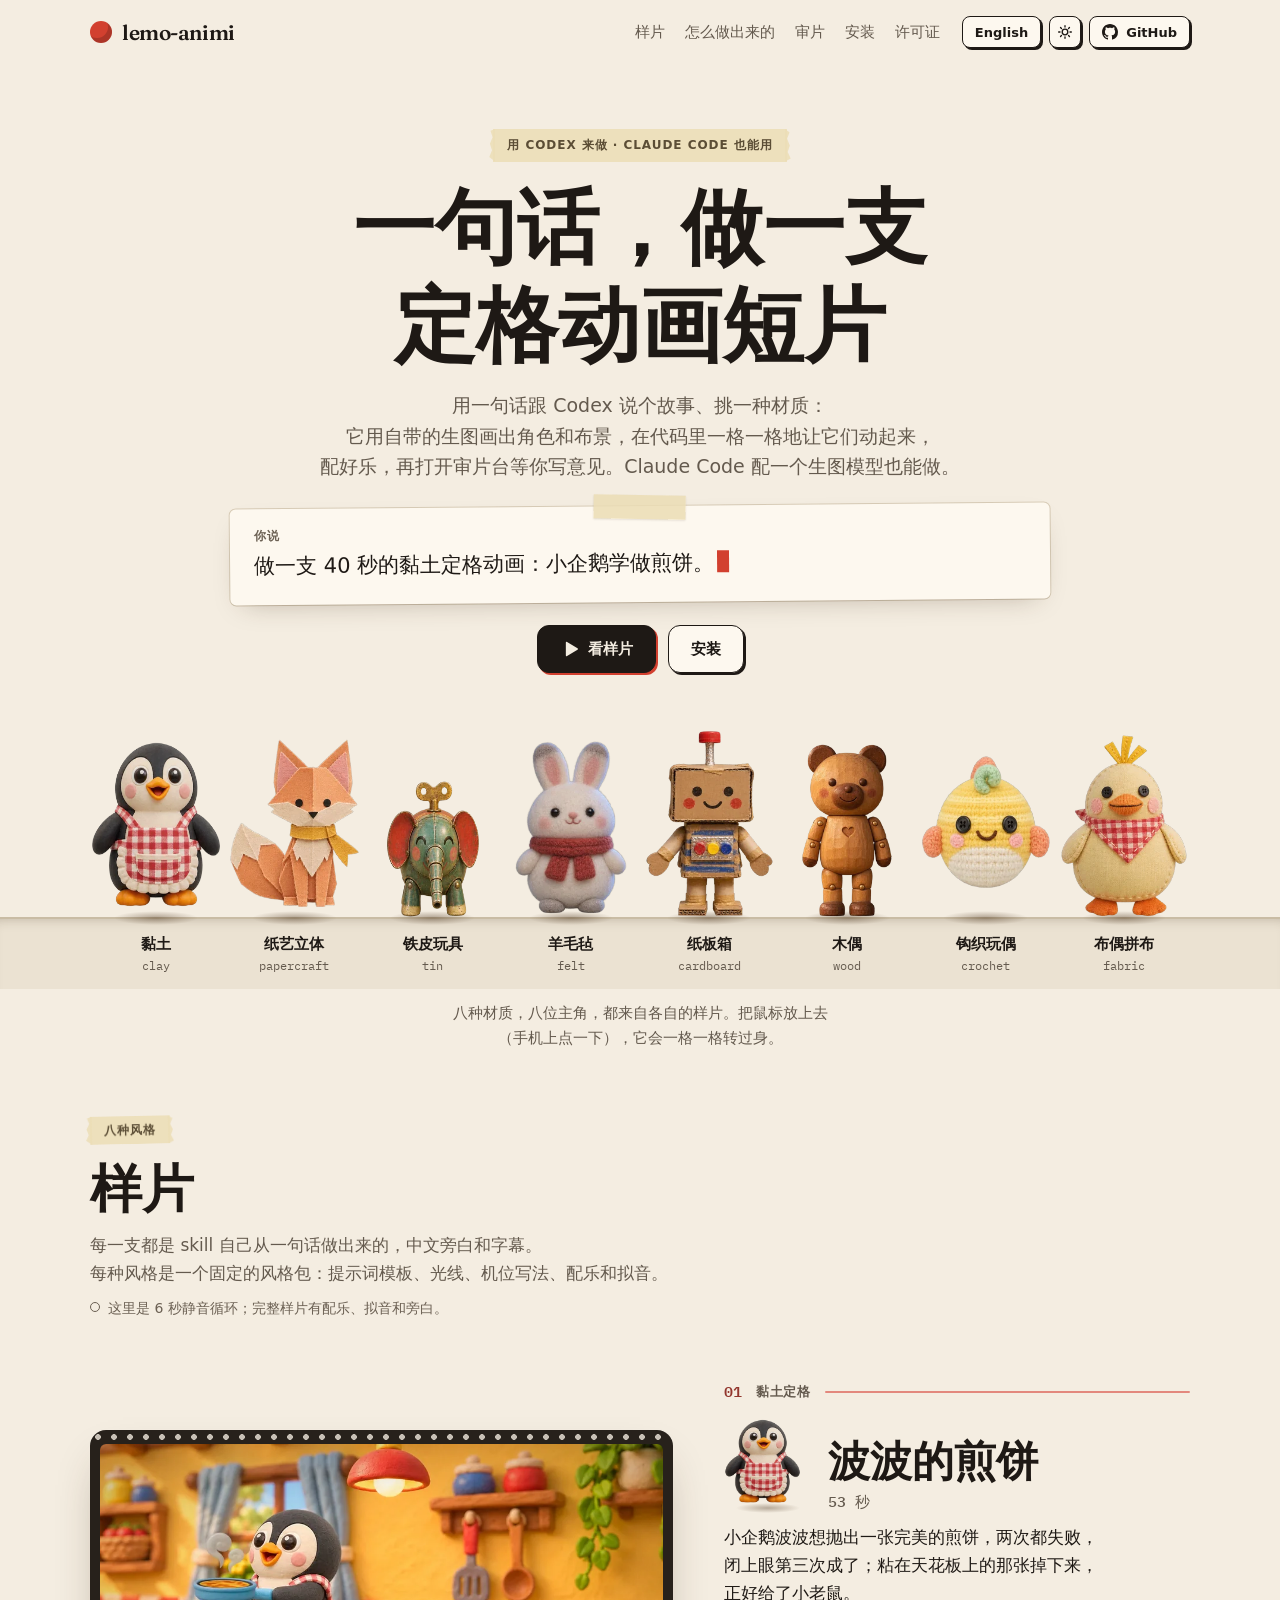
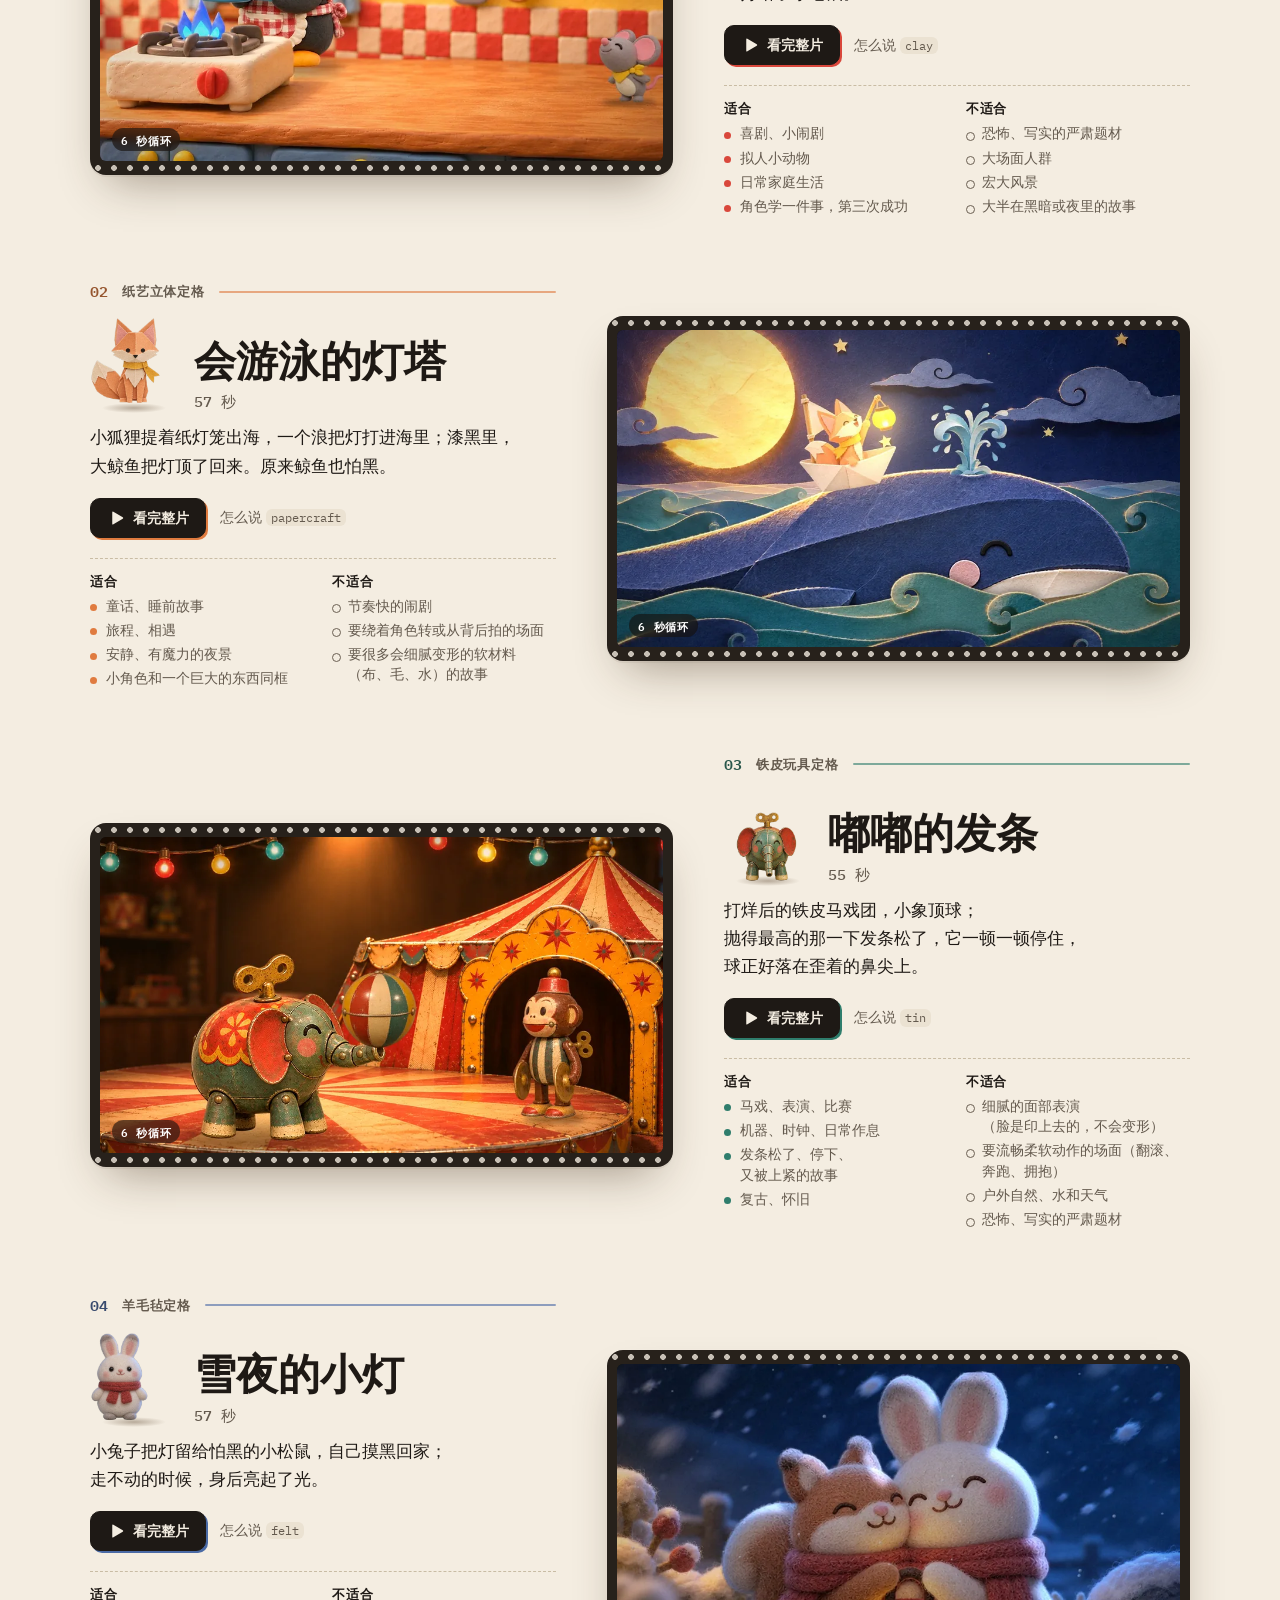
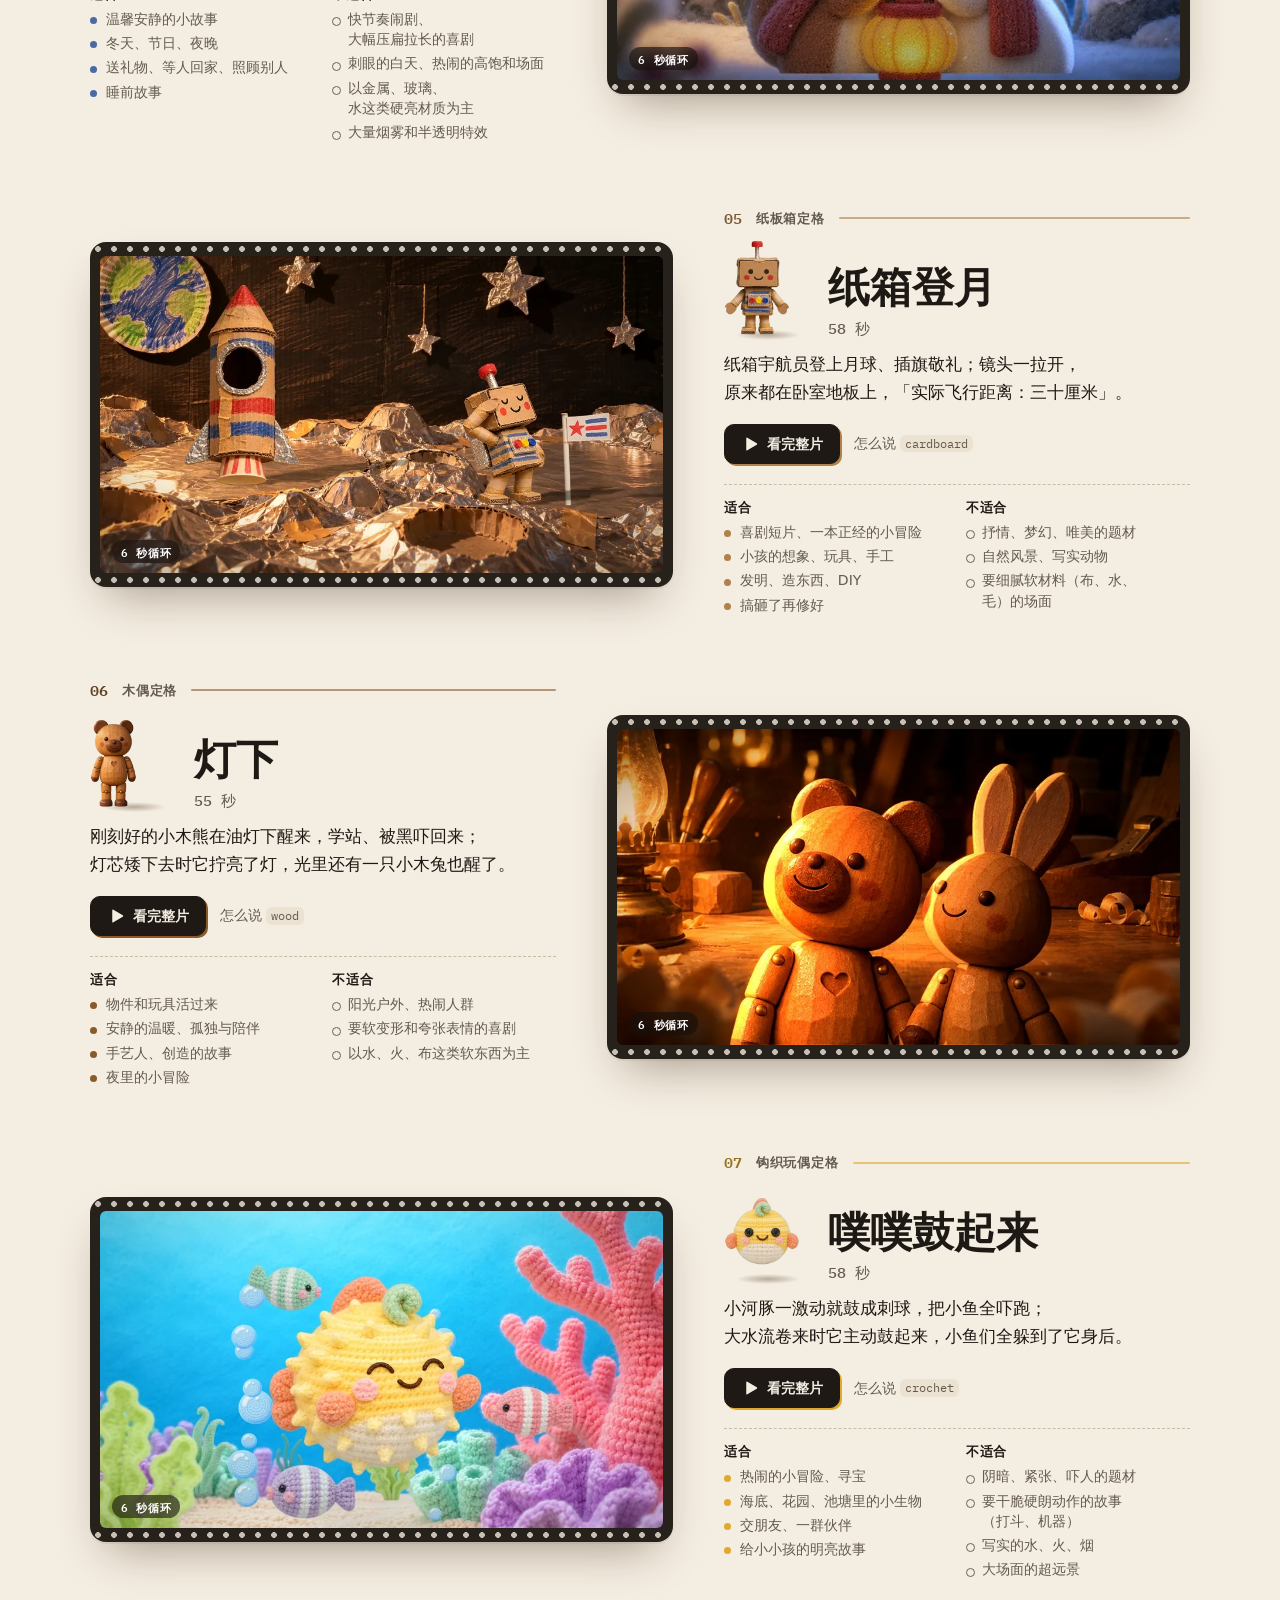
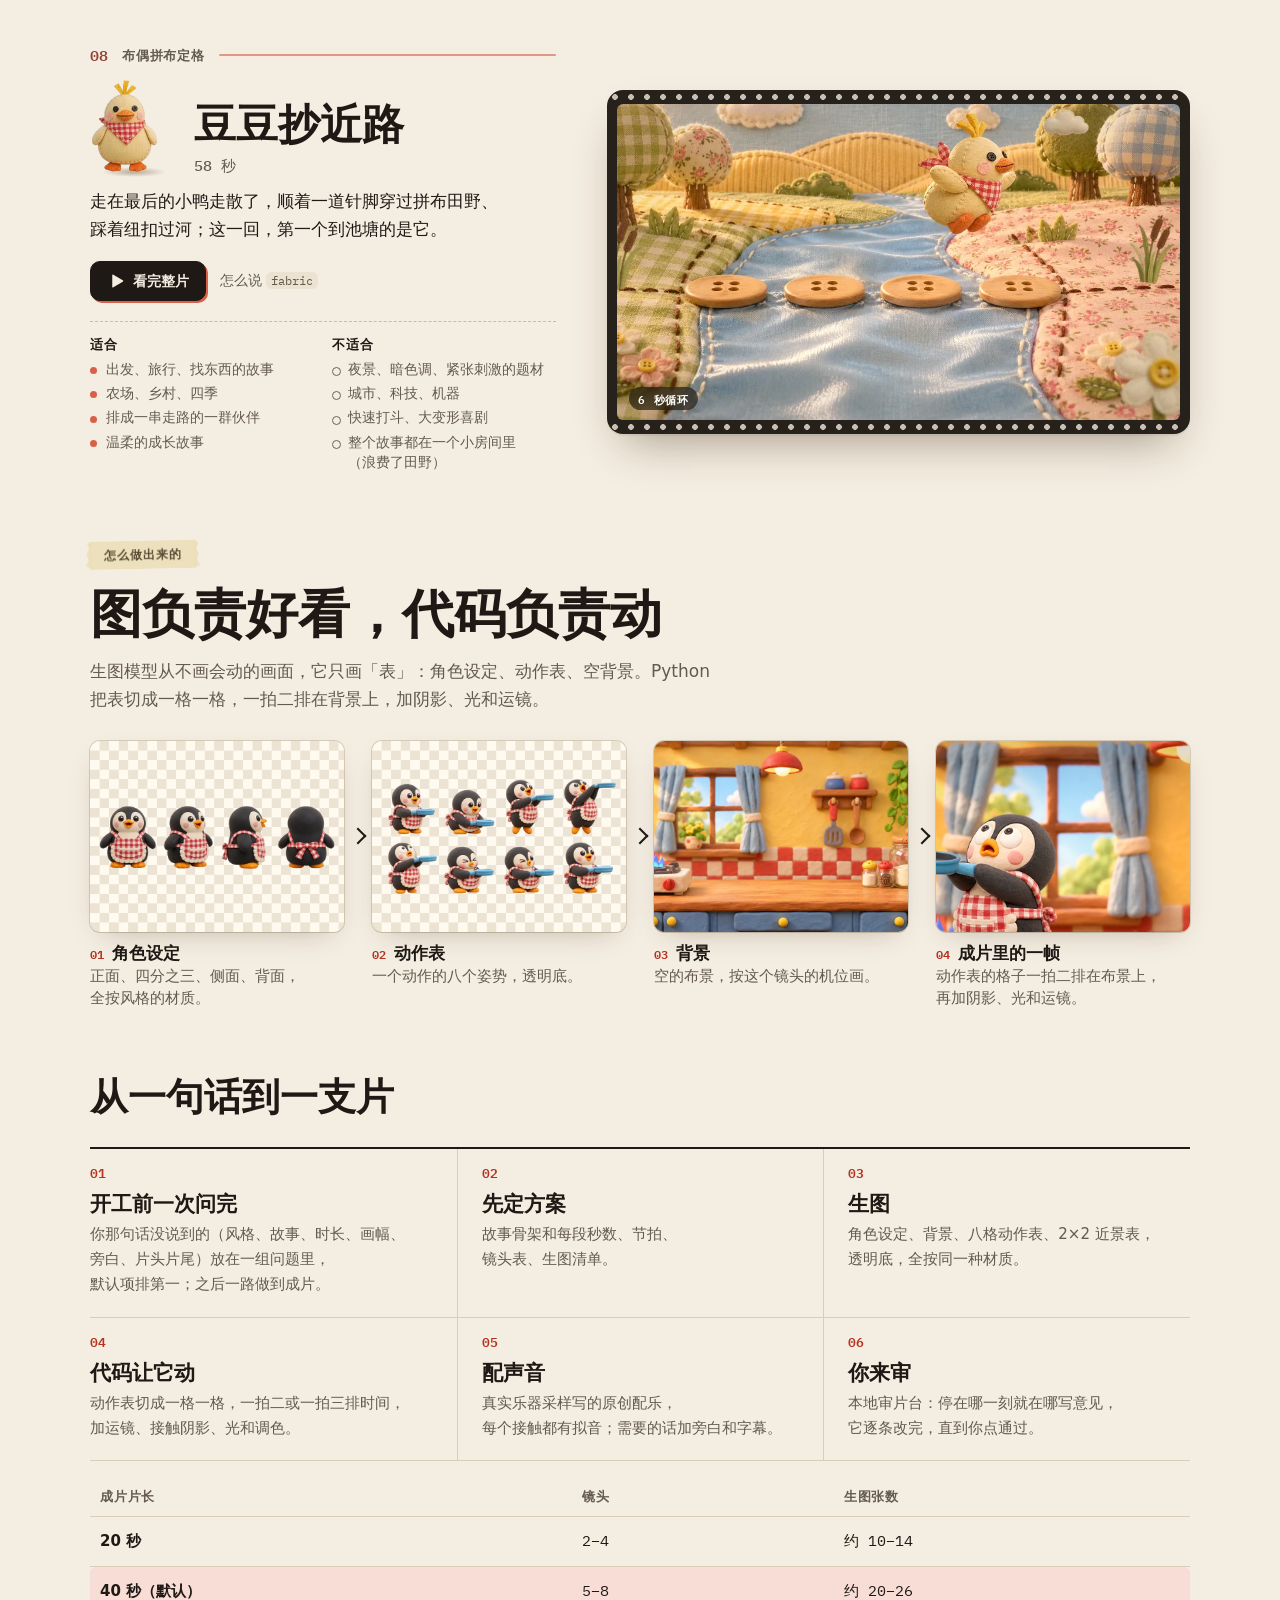
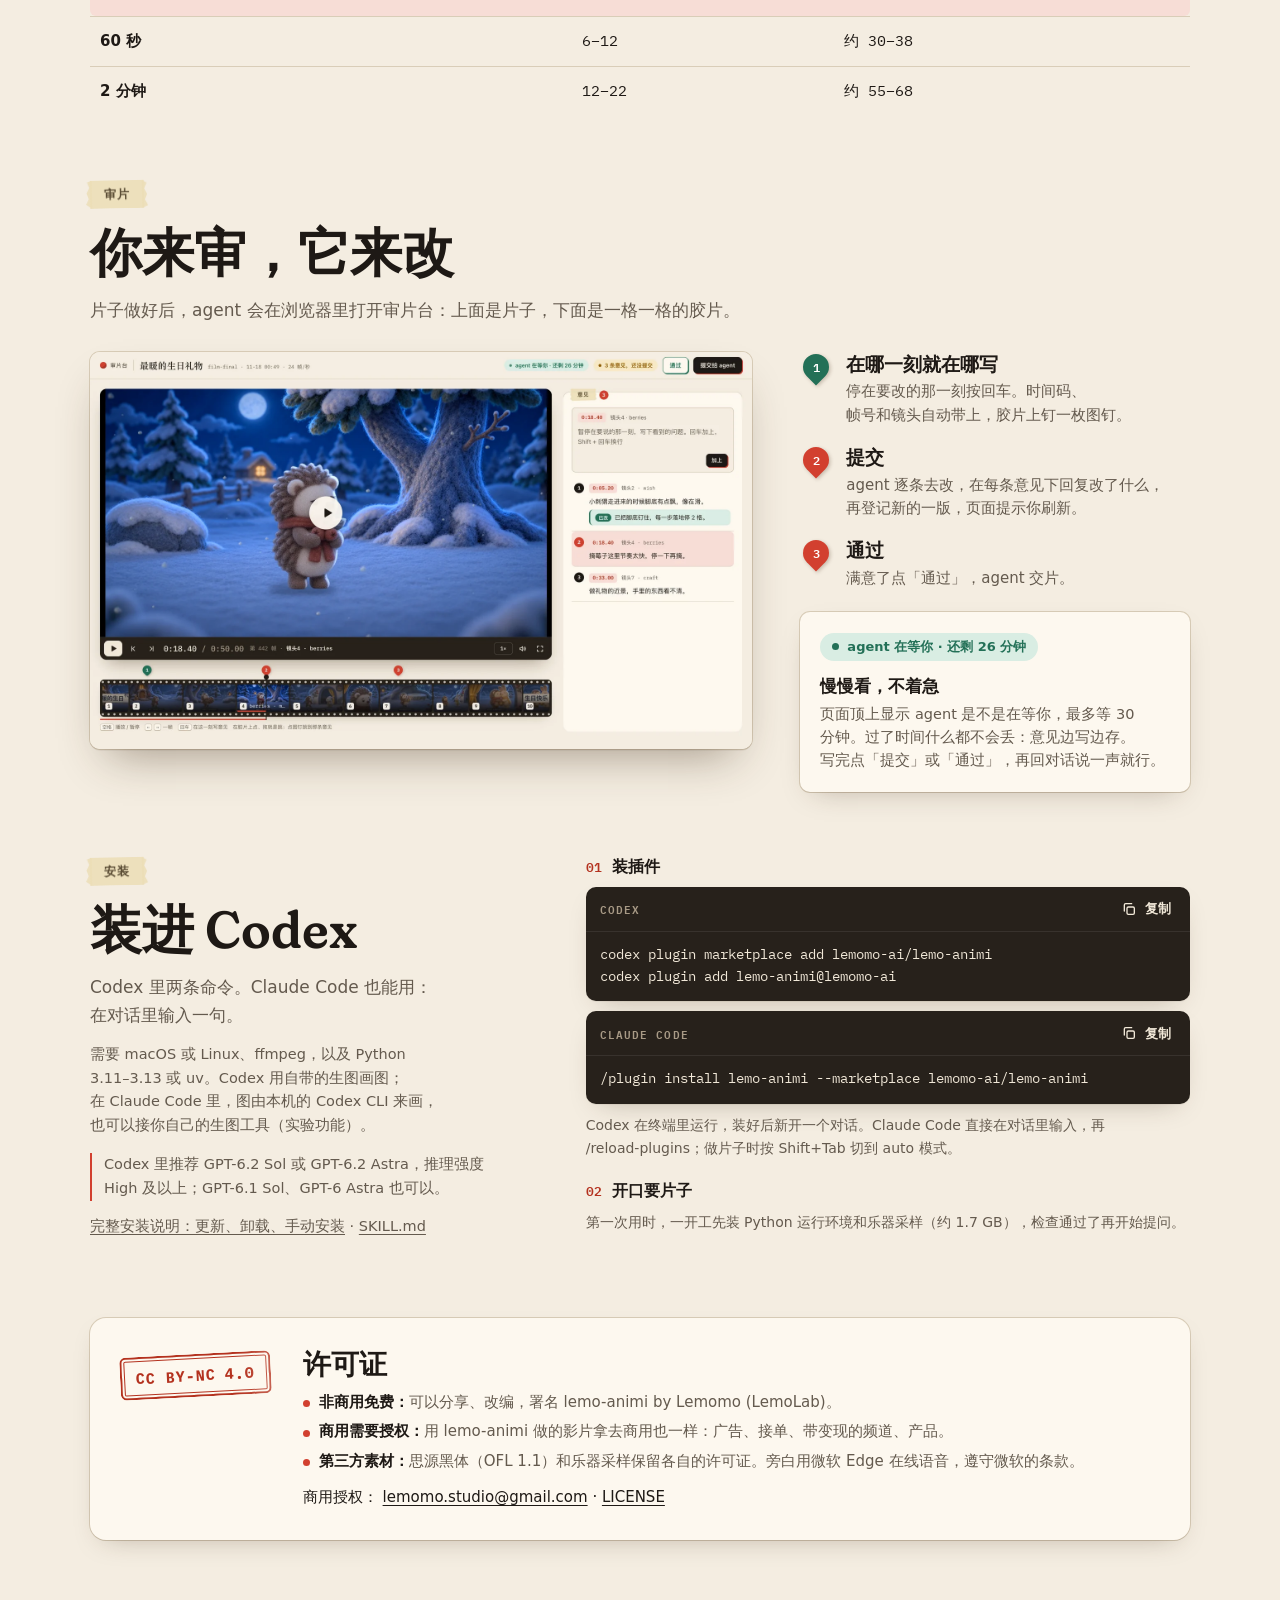
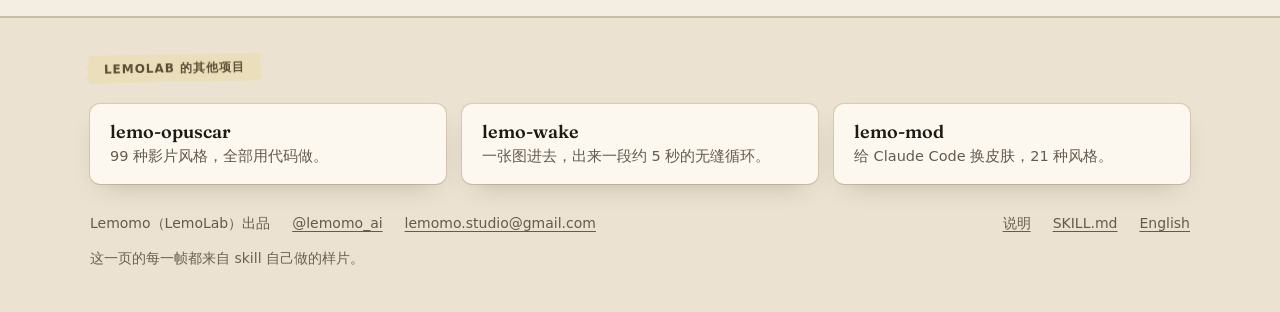
==== commit ec880b89: "Opening flow: set up first, ask every open choice in one panel; README and gallery refresh; short li" ====
--- a/docs/zh/index.html
+++ b/docs/zh/index.html
@@ -3,10 +3,10 @@
 <head>
 <meta charset="utf-8">
 <meta name="viewport" content="width=device-width, initial-scale=1">
-<title>lemo-animi · 一句话做一支定格动画</title>
-<meta name="description" content="给 Codex 和 Claude Code 用的 agent skill：一句话做一支定格动画短片，八种材质。">
-<meta property="og:title" content="lemo-animi · 一句话做一支定格动画">
-<meta property="og:description" content="给 Codex 和 Claude Code 用的 agent skill：一句话做一支定格动画短片，八种材质。">
+<title>lemo-animi · 用 Codex 一句话做一支定格动画</title>
+<meta name="description" content="用 Codex 一句话做一支定格动画短片；Claude Code 配一个生图模型也能做。八种材质，原创配乐，还有审片台等你写意见。">
+<meta property="og:title" content="lemo-animi · 用 Codex 一句话做一支定格动画">
+<meta property="og:description" content="用 Codex 一句话做一支定格动画短片；Claude Code 配一个生图模型也能做。八种材质，原创配乐，还有审片台等你写意见。">
 <meta property="og:image" content="https://lemomo-ai.github.io/lemo-animi/readme/cast.png">
 <link rel="alternate" hreflang="en" href="../">
 <link rel="icon" href="data:image/svg+xml,%3Csvg xmlns='http://www.w3.org/2000/svg' viewBox='0 0 32 32'%3E%3Ccircle cx='16' cy='16' r='14' fill='%23d9473b'/%3E%3C/svg%3E">
@@ -25,10 +25,10 @@
 
 <main id="top">
 <div class="hero"><div class="wrap">
-  <div class="tape flat">给 Codex 和 Claude Code 用的 agent skill</div>
-  <h1>一句话，做一支定格动画短片</h1>
-  <p class="lede">用一句话说一个故事、挑一种材质：它用生图模型做出角色和布景，在代码里一格一格地让它们动起来，配乐、加拟音，最后打开审片台等你写意见。不用视频生成。</p>
-  <div class="say"><b>你说</b><q>做一支 40 秒的黏土定格动画：小企鹅学做煎饼。</q></div>
+  <div class="tape flat">用 Codex 来做 · Claude Code 也能用</div>
+  <h1><span class="nb">一句话，做一支</span><span class="nb">定格动画短片</span></h1>
+  <p class="lede">用一句话跟 Codex <span class="nb">说个故事</span>、<span class="nb">挑一种材质</span>：<span class="nb">它用自带的生图</span><span class="nb">画出角色和布景</span>，在代码里<span class="nb">一格一格地</span>让它们动起来，<span class="nb">配好乐</span>，<span class="nb">再打开审片台</span><span class="nb">等你写意见</span>。Claude Code 配一个<span class="nb">生图模型</span><span class="nb">也能做。</span></p>
+  <div class="say"><b>你说</b><div class="say-l"><q>做一支 40 秒的<span class="nb">黏土定格动画</span>：<span class="nb">小企鹅学做煎饼</span>。</q></div></div>
   <div class="cta"><a class="btn lg primary" href="#films"><svg viewBox="0 0 24 24" aria-hidden="true" fill="currentColor"><path d="M7 4.5v15a1 1 0 0 0 1.5.86l12.5-7.5a1 1 0 0 0 0-1.72L8.5 3.64A1 1 0 0 0 7 4.5z"/></svg>看样片</a><a class="btn lg" href="#install">安装</a></div>
 </div>
 <div class="shelf" aria-label="主角们"><div class="cast">
@@ -41,23 +41,23 @@
 <a class="actor" href="#crochet" data-turn><span class="pup"><span class="sprite" style="aspect-ratio:253/320;background-image:url(../media/cast/crochet.webp)"></span></span><span class="label"><b>钩织玩偶</b><span>crochet</span></span></a>
 <a class="actor" href="#fabric" data-turn><span class="pup"><span class="sprite" style="aspect-ratio:229/320;background-image:url(../media/cast/fabric.webp)"></span></span><span class="label"><b>布偶拼布</b><span>fabric</span></span></a>
 </div></div>
-<div class="wrap"><p class="cast-p">八种材质，八位主角，都来自各自的样片。把鼠标放上去（手机上点一下），它会一格一格转过身。</p></div>
+<div class="wrap"><p class="cast-p">八种材质，八位主角，都来自各自的样片。<span class="nb">把鼠标放上去</span>（<span class="nb">手机上点一下</span>），它会<span class="nb">一格一格</span><span class="nb">转过身。</span></p></div>
 </div>
 
 <section id="films"><div class="wrap">
   <div class="sec-head"><div class="tape">八种风格</div><h2>样片</h2>
-    <p class="lede">每一支都是 skill 自己从一句话做出来的，中文旁白和字幕。 每种风格是一个固定的风格包：提示词模板、光线、机位写法、配乐和拟音。</p><p class="note">这里是 6 秒静音循环；完整样片有配乐、拟音和旁白。</p></div>
+    <p class="lede">每一支都是 skill 自己从一句话做出来的，中文旁白和字幕。每种风格是一个固定的<span class="nb">风格包</span>：提示词模板、光线、机位写法、配<span class="nb">乐和拟音。</span></p><p class="note">这里是 6 秒静音循环；完整样片有配乐、拟<span class="nb">音和旁白。</span></p></div>
 <article class="film" id="clay" style="--accent:#d9473b">
   <div class="frame"><div class="screen"><video data-loop src="../media/clay.mp4" poster="../media/clay.webp" muted loop playsinline preload="none" aria-label="波波的煎饼: 6 秒循环"></video><span class="tag">6 秒循环</span></div></div>
   <div>
     <div class="meta"><span class="no">01</span><span class="kind">黏土定格</span><span class="rule"></span></div>
     <div class="who"><span class="mini" data-turn tabindex="-1"><span class="sprite" style="aspect-ratio:257/320;background-image:url(../media/cast/clay.webp)"></span></span><div>
       <h3>波波的煎饼</h3><div class="len num">53 秒</div></div></div>
-    <p class="story">小企鹅波波想抛出一张完美的煎饼，两次都失败，闭上眼第三次成了；粘在天花板上的那张掉下来，正好给了小老鼠。</p>
+    <p class="story">小企鹅波波想抛出一张完美的煎饼，两次都失败，闭上眼第三次成了；粘在天花板上的那张掉下来，正好给<span class="nb">了小老鼠。</span></p>
     <div class="row"><a class="btn primary" href="https://github.com/lemomo-ai/lemo-animi/releases/download/films/bobo-pancake.mp4"><svg viewBox="0 0 24 24" aria-hidden="true" fill="currentColor"><path d="M7 4.5v15a1 1 0 0 0 1.5.86l12.5-7.5a1 1 0 0 0 0-1.72L8.5 3.64A1 1 0 0 0 7 4.5z"/></svg>看完整片</a>
       <span class="say-id">怎么说 <code>clay</code></span></div>
-    <div class="fit"><div><b>适合</b><ul><li>喜剧、小闹剧</li><li>拟人小动物</li><li>日常家庭生活</li><li>角色学一件事，第三次成功</li></ul></div>
-      <div class="no"><b>不适合</b><ul><li>恐怖、写实的严肃题材</li><li>大场面人群</li><li>宏大风景</li><li>大半在黑暗或夜里的故事</li></ul></div></div>
+    <div class="fit"><div><b>适合</b><ul><li>喜剧<span class="nb">、小闹剧</span></li><li>拟<span class="nb">人小动物</span></li><li>日常<span class="nb">家庭生活</span></li><li>角色学一件事，第<span class="nb">三次成功</span></li></ul></div>
+      <div class="no"><b>不适合</b><ul><li>恐怖、写实的<span class="nb">严肃题材</span></li><li>大<span class="nb">场面人群</span></li><li><span class="nb">宏大风景</span></li><li>大半在黑暗或夜<span class="nb">里的故事</span></li></ul></div></div>
   </div>
 </article>
 <article class="film" id="papercraft" style="--accent:#e07b3f">
@@ -66,11 +66,11 @@
     <div class="meta"><span class="no">02</span><span class="kind">纸艺立体定格</span><span class="rule"></span></div>
     <div class="who"><span class="mini" data-turn tabindex="-1"><span class="sprite" style="aspect-ratio:236/320;background-image:url(../media/cast/papercraft.webp)"></span></span><div>
       <h3>会游泳的灯塔</h3><div class="len num">57 秒</div></div></div>
-    <p class="story">小狐狸提着纸灯笼出海，一个浪把灯打进海里；漆黑里，大鲸鱼把灯顶了回来。原来鲸鱼也怕黑。</p>
+    <p class="story">小狐狸提着纸灯笼出海，一个浪把灯打进海里；漆黑里，大鲸鱼把灯顶了回来。原来鲸<span class="nb">鱼也怕黑。</span></p>
     <div class="row"><a class="btn primary" href="https://github.com/lemomo-ai/lemo-animi/releases/download/films/lantern-whale.mp4"><svg viewBox="0 0 24 24" aria-hidden="true" fill="currentColor"><path d="M7 4.5v15a1 1 0 0 0 1.5.86l12.5-7.5a1 1 0 0 0 0-1.72L8.5 3.64A1 1 0 0 0 7 4.5z"/></svg>看完整片</a>
       <span class="say-id">怎么说 <code>papercraft</code></span></div>
-    <div class="fit"><div><b>适合</b><ul><li>童话、睡前故事</li><li>旅程、相遇</li><li>安静、有魔力的夜景</li><li>小角色和一个巨大的东西同框</li></ul></div>
-      <div class="no"><b>不适合</b><ul><li>节奏快的闹剧</li><li>要绕着角色转或从背后拍的场面</li><li>要很多会细腻变形的软材料（布、毛、水）的故事</li></ul></div></div>
+    <div class="fit"><div><b>适合</b><ul><li>童话、<span class="nb">睡前故事</span></li><li>旅<span class="nb">程、相遇</span></li><li>安静、有魔<span class="nb">力的夜景</span></li><li>小角色和一个巨大的<span class="nb">东西同框</span></li></ul></div>
+      <div class="no"><b>不适合</b><ul><li>节奏<span class="nb">快的闹剧</span></li><li>要绕着角色转或从背后<span class="nb">拍的场面</span></li><li>要很多会细腻变形的软材料（布、毛、水<span class="nb">）的故事</span></li></ul></div></div>
   </div>
 </article>
 <article class="film" id="tin" style="--accent:#2f7d6c">
@@ -79,11 +79,11 @@
     <div class="meta"><span class="no">03</span><span class="kind">铁皮玩具定格</span><span class="rule"></span></div>
     <div class="who"><span class="mini" data-turn tabindex="-1"><span class="sprite" style="aspect-ratio:283/320;background-image:url(../media/cast/tin.webp)"></span></span><div>
       <h3>嘟嘟的发条</h3><div class="len num">55 秒</div></div></div>
-    <p class="story">打烊后的铁皮马戏团，小象顶球；抛得最高的那一下发条松了，它一顿一顿停住，球正好落在歪着的鼻尖上。</p>
+    <p class="story">打烊后的铁皮马戏团，小象顶球；抛得最高的那一下发条松了，它一顿一顿停住，球正好落在歪着<span class="nb">的鼻尖上。</span></p>
     <div class="row"><a class="btn primary" href="https://github.com/lemomo-ai/lemo-animi/releases/download/films/dudu-windup.mp4"><svg viewBox="0 0 24 24" aria-hidden="true" fill="currentColor"><path d="M7 4.5v15a1 1 0 0 0 1.5.86l12.5-7.5a1 1 0 0 0 0-1.72L8.5 3.64A1 1 0 0 0 7 4.5z"/></svg>看完整片</a>
       <span class="say-id">怎么说 <code>tin</code></span></div>
-    <div class="fit"><div><b>适合</b><ul><li>马戏、表演、比赛</li><li>机器、时钟、日常作息</li><li>发条松了、停下、又被上紧的故事</li><li>复古、怀旧</li></ul></div>
-      <div class="no"><b>不适合</b><ul><li>细腻的面部表演（脸是印上去的，不会变形）</li><li>要流畅柔软动作的场面（翻滚、奔跑、拥抱）</li><li>户外自然、水和天气</li><li>恐怖、写实的严肃题材</li></ul></div></div>
+    <div class="fit"><div><b>适合</b><ul><li>马戏、表<span class="nb">演、比赛</span></li><li>机器、时钟、<span class="nb">日常作息</span></li><li>发条松了、停下、又被上<span class="nb">紧的故事</span></li><li>复<span class="nb">古、怀旧</span></li></ul></div>
+      <div class="no"><b>不适合</b><ul><li>细腻的面部表演（脸是印上去的，<span class="nb">不会变形）</span></li><li>要流畅柔软动作的场面（翻滚、奔<span class="nb">跑、拥抱）</span></li><li>户外自然、<span class="nb">水和天气</span></li><li>恐怖、写实的<span class="nb">严肃题材</span></li></ul></div></div>
   </div>
 </article>
 <article class="film" id="felt" style="--accent:#4a6aa5">
@@ -92,11 +92,11 @@
     <div class="meta"><span class="no">04</span><span class="kind">羊毛毡定格</span><span class="rule"></span></div>
     <div class="who"><span class="mini" data-turn tabindex="-1"><span class="sprite" style="aspect-ratio:195/320;background-image:url(../media/cast/felt.webp)"></span></span><div>
       <h3>雪夜的小灯</h3><div class="len num">57 秒</div></div></div>
-    <p class="story">小兔子把灯留给怕黑的小松鼠，自己摸黑回家；走不动的时候，身后亮起了光。</p>
+    <p class="story">小兔子把灯留给怕黑的小松鼠，自己摸黑回家；走不动的时候，身后<span class="nb">亮起了光。</span></p>
     <div class="row"><a class="btn primary" href="https://github.com/lemomo-ai/lemo-animi/releases/download/films/lantern-snow.mp4"><svg viewBox="0 0 24 24" aria-hidden="true" fill="currentColor"><path d="M7 4.5v15a1 1 0 0 0 1.5.86l12.5-7.5a1 1 0 0 0 0-1.72L8.5 3.64A1 1 0 0 0 7 4.5z"/></svg>看完整片</a>
       <span class="say-id">怎么说 <code>felt</code></span></div>
-    <div class="fit"><div><b>适合</b><ul><li>温馨安静的小故事</li><li>冬天、节日、夜晚</li><li>送礼物、等人回家、照顾别人</li><li>睡前故事</li></ul></div>
-      <div class="no"><b>不适合</b><ul><li>快节奏闹剧、大幅压扁拉长的喜剧</li><li>刺眼的白天、热闹的高饱和场面</li><li>以金属、玻璃、水这类硬亮材质为主</li><li>大量烟雾和半透明特效</li></ul></div></div>
+    <div class="fit"><div><b>适合</b><ul><li>温馨安静<span class="nb">的小故事</span></li><li>冬天、节<span class="nb">日、夜晚</span></li><li>送礼物、等人回家、<span class="nb">照顾别人</span></li><li><span class="nb">睡前故事</span></li></ul></div>
+      <div class="no"><b>不适合</b><ul><li>快节奏闹剧、大幅压扁拉<span class="nb">长的喜剧</span></li><li>刺眼的白天、热闹的高<span class="nb">饱和场面</span></li><li>以金属、玻璃、水这类硬亮<span class="nb">材质为主</span></li><li>大量烟雾和半<span class="nb">透明特效</span></li></ul></div></div>
   </div>
 </article>
 <article class="film" id="cardboard" style="--accent:#b0814b">
@@ -105,11 +105,11 @@
     <div class="meta"><span class="no">05</span><span class="kind">纸板箱定格</span><span class="rule"></span></div>
     <div class="who"><span class="mini" data-turn tabindex="-1"><span class="sprite" style="aspect-ratio:221/320;background-image:url(../media/cast/cardboard.webp)"></span></span><div>
       <h3>纸箱登月</h3><div class="len num">58 秒</div></div></div>
-    <p class="story">纸箱宇航员登上月球、插旗敬礼；镜头一拉开，原来都在卧室地板上，「实际飞行距离：三十厘米」。</p>
+    <p class="story">纸箱宇航员登上月球、插旗敬礼；镜头一拉开，原来都在卧室地板上，「实际飞行距离：<span class="nb">三十厘米」。</span></p>
     <div class="row"><a class="btn primary" href="https://github.com/lemomo-ai/lemo-animi/releases/download/films/box-moon.mp4"><svg viewBox="0 0 24 24" aria-hidden="true" fill="currentColor"><path d="M7 4.5v15a1 1 0 0 0 1.5.86l12.5-7.5a1 1 0 0 0 0-1.72L8.5 3.64A1 1 0 0 0 7 4.5z"/></svg>看完整片</a>
       <span class="say-id">怎么说 <code>cardboard</code></span></div>
-    <div class="fit"><div><b>适合</b><ul><li>喜剧短片、一本正经的小冒险</li><li>小孩的想象、玩具、手工</li><li>发明、造东西、DIY</li><li>搞砸了再修好</li></ul></div>
-      <div class="no"><b>不适合</b><ul><li>抒情、梦幻、唯美的题材</li><li>自然风景、写实动物</li><li>要细腻软材料（布、水、毛）的场面</li></ul></div></div>
+    <div class="fit"><div><b>适合</b><ul><li>喜剧短片、一本正经<span class="nb">的小冒险</span></li><li>小孩的想象、玩<span class="nb">具、手工</span></li><li>发明、造东西<span class="nb">、DIY</span></li><li>搞砸<span class="nb">了再修好</span></li></ul></div>
+      <div class="no"><b>不适合</b><ul><li>抒情、梦幻、唯<span class="nb">美的题材</span></li><li>自然风景、<span class="nb">写实动物</span></li><li>要细腻软材料（布、水、毛<span class="nb">）的场面</span></li></ul></div></div>
   </div>
 </article>
 <article class="film" id="wood" style="--accent:#8b5a2b">
@@ -118,11 +118,11 @@
     <div class="meta"><span class="no">06</span><span class="kind">木偶定格</span><span class="rule"></span></div>
     <div class="who"><span class="mini" data-turn tabindex="-1"><span class="sprite" style="aspect-ratio:158/320;background-image:url(../media/cast/wood.webp)"></span></span><div>
       <h3>灯下</h3><div class="len num">55 秒</div></div></div>
-    <p class="story">刚刻好的小木熊在油灯下醒来，学站、被黑吓回来；灯芯矮下去时它拧亮了灯，光里还有一只小木兔也醒了。</p>
+    <p class="story">刚刻好的小木熊在油灯下醒来，学站、被黑吓回来；灯芯矮下去时它拧亮了灯，光里还有一只小木<span class="nb">兔也醒了。</span></p>
     <div class="row"><a class="btn primary" href="https://github.com/lemomo-ai/lemo-animi/releases/download/films/lamp-bear.mp4"><svg viewBox="0 0 24 24" aria-hidden="true" fill="currentColor"><path d="M7 4.5v15a1 1 0 0 0 1.5.86l12.5-7.5a1 1 0 0 0 0-1.72L8.5 3.64A1 1 0 0 0 7 4.5z"/></svg>看完整片</a>
       <span class="say-id">怎么说 <code>wood</code></span></div>
-    <div class="fit"><div><b>适合</b><ul><li>物件和玩具活过来</li><li>安静的温暖、孤独与陪伴</li><li>手艺人、创造的故事</li><li>夜里的小冒险</li></ul></div>
-      <div class="no"><b>不适合</b><ul><li>阳光户外、热闹人群</li><li>要软变形和夸张表情的喜剧</li><li>以水、火、布这类软东西为主</li></ul></div></div>
+    <div class="fit"><div><b>适合</b><ul><li>物件和玩<span class="nb">具活过来</span></li><li>安静的温暖、孤<span class="nb">独与陪伴</span></li><li>手艺人、创<span class="nb">造的故事</span></li><li>夜里<span class="nb">的小冒险</span></li></ul></div>
+      <div class="no"><b>不适合</b><ul><li>阳光户外、<span class="nb">热闹人群</span></li><li>要软变形和夸张表<span class="nb">情的喜剧</span></li><li>以水、火、布这类软<span class="nb">东西为主</span></li></ul></div></div>
   </div>
 </article>
 <article class="film" id="crochet" style="--accent:#e0a92a">
@@ -131,11 +131,11 @@
     <div class="meta"><span class="no">07</span><span class="kind">钩织玩偶定格</span><span class="rule"></span></div>
     <div class="who"><span class="mini" data-turn tabindex="-1"><span class="sprite" style="aspect-ratio:253/320;background-image:url(../media/cast/crochet.webp)"></span></span><div>
       <h3>噗噗鼓起来</h3><div class="len num">58 秒</div></div></div>
-    <p class="story">小河豚一激动就鼓成刺球，把小鱼全吓跑；大水流卷来时它主动鼓起来，小鱼们全躲到了它身后。</p>
+    <p class="story">小河豚一激动就鼓成刺球，把小鱼全吓跑；大水流卷来时它主动鼓起来，小鱼们全躲到<span class="nb">了它身后。</span></p>
     <div class="row"><a class="btn primary" href="https://github.com/lemomo-ai/lemo-animi/releases/download/films/pupu-puff.mp4"><svg viewBox="0 0 24 24" aria-hidden="true" fill="currentColor"><path d="M7 4.5v15a1 1 0 0 0 1.5.86l12.5-7.5a1 1 0 0 0 0-1.72L8.5 3.64A1 1 0 0 0 7 4.5z"/></svg>看完整片</a>
       <span class="say-id">怎么说 <code>crochet</code></span></div>
-    <div class="fit"><div><b>适合</b><ul><li>热闹的小冒险、寻宝</li><li>海底、花园、池塘里的小生物</li><li>交朋友、一群伙伴</li><li>给小小孩的明亮故事</li></ul></div>
-      <div class="no"><b>不适合</b><ul><li>阴暗、紧张、吓人的题材</li><li>要干脆硬朗动作的故事（打斗、机器）</li><li>写实的水、火、烟</li><li>大场面的超远景</li></ul></div></div>
+    <div class="fit"><div><b>适合</b><ul><li>热闹的小冒<span class="nb">险、寻宝</span></li><li>海底、花园、池塘里<span class="nb">的小生物</span></li><li>交朋友、<span class="nb">一群伙伴</span></li><li>给小小孩的<span class="nb">明亮故事</span></li></ul></div>
+      <div class="no"><b>不适合</b><ul><li>阴暗、紧张、吓<span class="nb">人的题材</span></li><li>要干脆硬朗动作的故事（打<span class="nb">斗、机器）</span></li><li>写实的水<span class="nb">、火、烟</span></li><li>大场面<span class="nb">的超远景</span></li></ul></div></div>
   </div>
 </article>
 <article class="film" id="fabric" style="--accent:#d85f4a">
@@ -144,11 +144,11 @@
     <div class="meta"><span class="no">08</span><span class="kind">布偶拼布定格</span><span class="rule"></span></div>
     <div class="who"><span class="mini" data-turn tabindex="-1"><span class="sprite" style="aspect-ratio:229/320;background-image:url(../media/cast/fabric.webp)"></span></span><div>
       <h3>豆豆抄近路</h3><div class="len num">58 秒</div></div></div>
-    <p class="story">走在最后的小鸭走散了，顺着一道针脚穿过拼布田野、踩着纽扣过河；这一回，第一个到池塘的是它。</p>
+    <p class="story">走在最后的小鸭走散了，顺着一道针脚穿过拼布田野、踩着纽扣过河；这一回，第一个到池<span class="nb">塘的是它。</span></p>
     <div class="row"><a class="btn primary" href="https://github.com/lemomo-ai/lemo-animi/releases/download/films/dou-shortcut.mp4"><svg viewBox="0 0 24 24" aria-hidden="true" fill="currentColor"><path d="M7 4.5v15a1 1 0 0 0 1.5.86l12.5-7.5a1 1 0 0 0 0-1.72L8.5 3.64A1 1 0 0 0 7 4.5z"/></svg>看完整片</a>
       <span class="say-id">怎么说 <code>fabric</code></span></div>
-    <div class="fit"><div><b>适合</b><ul><li>出发、旅行、找东西的故事</li><li>农场、乡村、四季</li><li>排成一串走路的一群伙伴</li><li>温柔的成长故事</li></ul></div>
-      <div class="no"><b>不适合</b><ul><li>夜景、暗色调、紧张刺激的题材</li><li>城市、科技、机器</li><li>快速打斗、大变形喜剧</li><li>整个故事都在一个小房间里（浪费了田野）</li></ul></div></div>
+    <div class="fit"><div><b>适合</b><ul><li>出发、旅行、找东<span class="nb">西的故事</span></li><li>农场、乡<span class="nb">村、四季</span></li><li>排成一串走路的<span class="nb">一群伙伴</span></li><li>温柔的<span class="nb">成长故事</span></li></ul></div>
+      <div class="no"><b>不适合</b><ul><li>夜景、暗色调、紧张刺<span class="nb">激的题材</span></li><li>城市、科<span class="nb">技、机器</span></li><li>快速打斗、大<span class="nb">变形喜剧</span></li><li>整个故事都在一个小房间里（浪<span class="nb">费了田野）</span></li></ul></div></div>
   </div>
 </article>
 </div></section>
@@ -156,53 +156,48 @@
 <section id="how"><div class="wrap">
   <div class="tape">怎么做出来的</div>
   <h2>图负责好看，代码负责动</h2>
-  <p class="lede">生图模型从不画会动的画面，它只画「表」：角色设定、动作表、空背景。Python 把表切成一格一格，一拍二排在背景上，加阴影、光和运镜。</p>
-  <div class="proc"><figure><div class="pane chk"><div class="views"><span class="sprite" style="aspect-ratio:257/320;background-image:url(../media/cast/clay.webp)"></span><span class="sprite f1" style="aspect-ratio:257/320;background-image:url(../media/cast/clay.webp)"></span><span class="sprite f2" style="aspect-ratio:257/320;background-image:url(../media/cast/clay.webp)"></span><span class="sprite f3" style="aspect-ratio:257/320;background-image:url(../media/cast/clay.webp)"></span></div></div><figcaption><b>角色设定</b>正面、四分之三、侧面、背面，全按风格的材质。</figcaption></figure><figure><div class="pane chk"><img src="../media/process/toss-sheet.webp" alt="" loading="lazy"></div><figcaption><b>动作表</b>一个动作的八个姿势，透明底。</figcaption></figure><figure><div class="pane full"><img src="../media/process/bg.webp" alt="" loading="lazy"></div><figcaption><b>背景</b>空的布景，按这个镜头的机位画。</figcaption></figure><figure><div class="pane full live"><img class="bgimg" src="../media/process/bg.webp" alt="" loading="lazy"><span class="shadow"></span><span class="actor2" style="--cell:300/300;background-image:url(../media/process/toss.webp)"></span><span class="rec">实时</span></div><figcaption><b>代码让它动</b>一拍二，把格子排在布景上。这一格是实时在动的。</figcaption></figure></div>
-  <h2 class="sm" style="margin-top:clamp(64px,8vw,104px)">从一句话到一支片</h2>
-  <ol class="xsheet"><li><b>开工前问一次</b><span>你那句话没说到的（风格、时长、画幅、旁白、片头片尾）一次问齐，默认项排第一；之后一路做到成片。</span></li><li><b>先定方案</b><span>故事骨架和每段秒数、节拍、镜头表、生图清单。</span></li><li><b>生图</b><span>角色设定、背景、八格动作表、2×2 近景表，透明底，全按同一种材质。</span></li><li><b>代码让它动</b><span>动作表切成一格一格，一拍二或一拍三排时间，加运镜、接触阴影、光和调色。</span></li><li><b>配声音</b><span>真实乐器采样写的原创配乐，每个接触都有拟音；需要的话加旁白和字幕。</span></li><li><b>你来审</b><span>本地审片台：停在哪一刻就在哪写意见，它逐条改完，直到你点通过。</span></li></ol>
+  <p class="lede">生图模型从不画会动的画面，它只画「表」：角色设定、动作表、空背景。Python 把表切成一格一格，一拍二排在背景上，加阴影、<span class="nb">光和运镜。</span></p>
+  <div class="proc"><figure><div class="pane"><img src="../media/process/p1.webp" alt="" width="744" height="560" loading="lazy"></div><figcaption><b>角色设定</b>正面、四分之三、侧面、背面，全按风<span class="nb">格的材质。</span></figcaption></figure><figure><div class="pane"><img src="../media/process/p2.webp" alt="" width="744" height="560" loading="lazy"></div><figcaption><b>动作表</b>一个动作的八个姿势<span class="nb">，透明底。</span></figcaption></figure><figure><div class="pane"><img src="../media/process/p3.webp" alt="" width="744" height="560" loading="lazy"></div><figcaption><b>背景</b>空的布景，按这个镜头<span class="nb">的机位画。</span></figcaption></figure><figure><div class="pane"><img src="../media/process/p4.webp" alt="" width="744" height="560" loading="lazy"></div><figcaption><b>成片里的一帧</b>动作表的格子一拍二排在布景上，再加阴影、<span class="nb">光和运镜。</span></figcaption></figure></div>
+  <h2 class="sm steps-h">从一句话到一支片</h2>
+  <ol class="xsheet"><li><b>开工前一次问完</b><span>你那句话没说到的（风格、故事、时长、画幅、旁白、片头片尾）放在一组问题里，默认项排第一；之后一路<span class="nb">做到成片。</span></span></li><li><b>先定方案</b><span>故事骨架和每段秒数、节拍、镜头表、<span class="nb">生图清单。</span></span></li><li><b>生图</b><span>角色设定、背景、八格动作表、2×2 近景表，透明底，全按同<span class="nb">一种材质。</span></span></li><li><b>代码让它动</b><span>动作表切成一格一格，一拍二或一拍三排时间，加运镜、接触阴影、<span class="nb">光和调色。</span></span></li><li><b>配声音</b><span>真实乐器采样写的原创配乐，每个接触都有拟音；需要的话加旁<span class="nb">白和字幕。</span></span></li><li><b>你来审</b><span>本地审片台：停在哪一刻就在哪写意见，它逐条改完，直到<span class="nb">你点通过。</span></span></li></ol>
   <div class="tablewrap"><table class="lens num"><thead><tr><th>成片片长</th><th>镜头</th><th>生图张数</th></tr></thead><tbody><tr><td>20 秒</td><td>2–4</td><td>约 10–14</td></tr><tr class=def><td>40 秒（默认）</td><td>5–8</td><td>约 20–26</td></tr><tr><td>60 秒</td><td>6–12</td><td>约 30–38</td></tr><tr><td>2 分钟</td><td>12–22</td><td>约 55–68</td></tr></tbody></table></div>
 </div></section>
 
 <section id="review"><div class="wrap">
   <div class="tape">审片</div>
   <h2>你来审，它来改</h2>
-  <p class="lede">片子做好后，agent 会在浏览器里打开审片台：上面是片子，下面是一格一格的胶片。</p>
+  <p class="lede">片子做好后，agent 会在浏览器里打开审片台：上面是片子，下面是一格一<span class="nb">格的胶片。</span></p>
   <div class="rv">
     <figure class="desk"><img src="../readme/review-zh.webp" alt="审片台：片子停在 0:18.40，胶片上钉着三条意见，第一条已经标了「已改」和 agent 的回复" width="1600" height="960" loading="lazy"></figure>
     <div class="rv-side">
-      <ol class="rv-pts"><li><span class="pin"><i>1</i></span><div><b>在哪一刻就在哪写</b><span>停在要改的那一刻按回车。时间码、帧号和镜头自动带上，胶片上钉一枚图钉。</span></div></li><li><span class="pin"><i>2</i></span><div><b>提交</b><span>agent 逐条去改，在每条意见下回复改了什么，再登记新的一版，页面提示你刷新。</span></div></li><li><span class="pin"><i>3</i></span><div><b>通过</b><span>满意了点「通过」，agent 交片。</span></div></li></ol>
-      <div class="rv-wait"><span class="pill ok live">agent 在等你 · 还剩 26 分钟</span><b>慢慢看，不着急</b><p>页面顶上显示 agent 是不是在等你，最多等 30 分钟。过了时间什么都不会丢：意见边写边存。写完点「提交」或「通过」，再回对话说一声就行。</p></div>
+      <ol class="rv-pts"><li><span class="pin"><i>1</i></span><div><b>在哪一刻就在哪写</b><span>停在要改的那一刻按回车。时间码、帧号和镜头自动带上，胶片上钉<span class="nb">一枚图钉。</span></span></div></li><li><span class="pin"><i>2</i></span><div><b>提交</b><span>agent 逐条去改，在每条意见下回复改了什么，再登记新的一版，页面提<span class="nb">示你刷新。</span></span></div></li><li><span class="pin"><i>3</i></span><div><b>通过</b><span>满意了点「通过」，agent 交片。</span></div></li></ol>
+      <div class="rv-wait"><span class="pill ok live">agent 在等你 · 还剩 26 分钟</span><b>慢慢看，不着急</b><p>页面顶上显示 agent 是不是在等你，最多等 30 分钟。过了时间什么都不会丢：意见边写边存。写完点「提交」或「通过」，再回对话说<span class="nb">一声就行。</span></p></div>
     </div>
   </div>
 </div></section>
 
 <section id="install"><div class="wrap inst">
-  <div><div class="tape">安装</div><h2>安装</h2>
-    <p class="lede">Codex 里两条命令，Claude Code 里一句话。</p><p class="need">需要 macOS 或 Linux、ffmpeg、Python 3.11–3.13 或 uv。生图走 Codex；Claude Code 借本机的 Codex CLI，或接你自己的生图工具（实验功能）。</p><p class="need model">Codex 里推荐 GPT-6.2 Sol 或 GPT-6.2 Astra，推理强度 High 及以上；GPT-6.1 Sol、GPT-6 Astra 也可以。</p>
-    <p class="need"><a href="https://github.com/lemomo-ai/lemo-animi/blob/main/README.zh-CN.md#安装">完整安装说明：更新、卸载、手动安装</a> · <a href="https://github.com/lemomo-ai/lemo-animi/blob/main/plugin/skills/lemo-animi/SKILL.md">SKILL.md</a></p></div>
-  <ol class="cmds"><li><div class="h">装插件</div><div class="code"><div class="code-h"><span class="who">Codex</span><button class="btn sm quiet copy" type="button" data-done="已复制"><svg viewBox="0 0 24 24" aria-hidden="true" fill="none" stroke="currentColor" stroke-width="2" stroke-linecap="round" stroke-linejoin="round"><rect x="9" y="9" width="11" height="11" rx="2"/><path d="M5 15V6a2 2 0 0 1 2-2h9"/></svg><span>复制</span></button></div><pre class="cmd">codex plugin marketplace add lemomo-ai/lemo-animi
-codex plugin add lemo-animi@lemomo-ai</pre></div><div class="code"><div class="code-h"><span class="who">Claude Code</span><button class="btn sm quiet copy" type="button" data-done="已复制"><svg viewBox="0 0 24 24" aria-hidden="true" fill="none" stroke="currentColor" stroke-width="2" stroke-linecap="round" stroke-linejoin="round"><rect x="9" y="9" width="11" height="11" rx="2"/><path d="M5 15V6a2 2 0 0 1 2-2h9"/></svg><span>复制</span></button></div><pre class="cmd">/plugin install lemo-animi --marketplace lemomo-ai/lemo-animi</pre></div><div class=p>Codex 在终端里运行，装好后新开一个对话。Claude Code 直接在对话里输入，再 /reload-plugins；做片子时按 Shift+Tab 切到 auto 模式。</div></li><li><div class="h">开口要片子</div><div class=p>第一次用时，一开工就在后台下载 Python 运行环境和乐器采样（约 1.7 GB），同时提问，装好再开始做片。</div></li></ol>
-</div></section>
-
-<section id="in-progress"><div class="wrap">
-  <div class="tape">测试中</div><h2 class="sm">还在做的风格</h2>
-  <p class="lede">还在测试，不在第一版里。</p>
-  <div class="wip"><figure><div class="frame sm"><div class="screen"><img src="../media/shadow.webp" alt="" loading="lazy"><span class="tag">测试中</span></div></div><figcaption><b>皮影戏</b>牛皮雕花、透光染色的皮影贴在暖黄幕布上，锣鼓一响，正侧面亮相</figcaption></figure><figure><div class="frame sm"><div class="screen"><img src="../media/cutout.webp" alt="" loading="lazy"><span class="tag">测试中</span></div></div><figcaption><b>平面剪纸动画</b>彩纸剪的纸偶钉着铜脚钉，平铺在纸上从正上方拍，像会动的绘本</figcaption></figure><figure><div class="frame sm"><div class="screen"><img src="../media/plasticine-flat.webp" alt="" loading="lazy"><span class="tag">测试中</span></div></div><figcaption><b>彩泥浮雕定格</b>彩色橡皮泥抹开贴在平板上的浅浮雕，正面平拍，颜色浓得化不开</figcaption></figure><figure><div class="frame sm"><div class="screen"><img src="../media/miniature.webp" alt="" loading="lazy"><span class="tag">测试中</span></div></div><figcaption><b>微缩模型定格</b>桌面上的微缩小镇，几十个米粒大的小人一起忙，偶尔伸进来一只真人的手</figcaption></figure></div>
+  <div><div class="tape">安装</div><h2>装进 Codex</h2>
+    <p class="lede">Codex 里两条命令。Claude Code 也能用：<span class="nb">在对话里输入一句。</span></p><p class="need">需要 macOS 或 Linux、ffmpeg，以及 Python <span class="nb">3.11–3.13</span> 或 uv。Codex 用自带的生图画图；在 Claude Code 里，图由本机的 Codex CLI 来画，也可以接你自己的生图工具（<span class="nb">实验功能）。</span></p><p class="need model">Codex 里推荐 <span class="nb">GPT-6.2</span> Sol 或 <span class="nb">GPT-6.2</span> Astra，推理强度 High 及以上；<span class="nb">GPT-6.1</span> Sol、<span class="nb">GPT-6</span> Astra <span class="nb">也可以。</span></p>
+    <p class="need"><a href="https://github.com/lemomo-ai/lemo-animi/blob/main/README.zh-CN.md#安装">完整安装说明：更新、卸载、手动安装</a>&nbsp;·&nbsp;<a href="https://github.com/lemomo-ai/lemo-animi/blob/main/plugin/skills/lemo-animi/SKILL.md">SKILL.md</a></p></div>
+  <ol class="cmds"><li><div class="h"><span>装插件</span></div><div class="code"><div class="code-h"><span class="who">Codex</span><button class="btn sm quiet copy" type="button" data-done="已复制"><svg viewBox="0 0 24 24" aria-hidden="true" fill="none" stroke="currentColor" stroke-width="2" stroke-linecap="round" stroke-linejoin="round"><rect x="9" y="9" width="11" height="11" rx="2"/><path d="M5 15V6a2 2 0 0 1 2-2h9"/></svg><span>复制</span></button></div><pre class="cmd">codex plugin marketplace add lemomo-ai/lemo-animi
+codex plugin add lemo-animi@lemomo-ai</pre></div><div class="code"><div class="code-h"><span class="who">Claude Code</span><button class="btn sm quiet copy" type="button" data-done="已复制"><svg viewBox="0 0 24 24" aria-hidden="true" fill="none" stroke="currentColor" stroke-width="2" stroke-linecap="round" stroke-linejoin="round"><rect x="9" y="9" width="11" height="11" rx="2"/><path d="M5 15V6a2 2 0 0 1 2-2h9"/></svg><span>复制</span></button></div><pre class="cmd">/plugin install lemo-animi --marketplace lemomo-ai/lemo-animi</pre></div><div class=p>Codex 在终端里运行，装好后新开一个对话。Claude Code 直接在对话里输入，再 /<span class="nb">reload-plugins</span>；做片子时按 Shift+Tab 切到 auto 模式。</div></li><li><div class="h"><span>开口要片子</span></div><div class=p>第一次用时，一开工先装 Python 运行环境和乐器采样（约 1.7&nbsp;GB），检查通过了再<span class="nb">开始提问。</span></div></li></ol>
 </div></section>
 
 <section id="licence"><div class="wrap">
-  <div class="lic"><span class="stamp">CC BY-NC 4.0</span><div>
-    <p>CC BY-NC 4.0：非商用免费，使用时署名。任何商用都需要商用授权，包括用它制作商用影片。请写信到 <a href="mailto:lemomo.studio@gmail.com">lemomo.studio@gmail.com</a>.</p>
-    <p><a href="https://github.com/lemomo-ai/lemo-animi/blob/main/LICENSE">LICENSE</a></p></div></div>
+  <div class="lic"><a class="stamp" href="https://creativecommons.org/licenses/by-nc/4.0/">CC BY-NC 4.0</a><div>
+    <h2 class="xs">许可证</h2>
+    <ul><li><b>非商用免费：</b>可以分享、改编，署名 <span class="nb">lemo-animi</span> by Lemomo (LemoLab)。</li><li><b>商用需要授权：</b>用 <span class="nb">lemo-animi</span> 做的影片拿去商用也一样：广告、接单、带变现的频<span class="nb">道、产品。</span></li><li><b>第三方素材：</b>思源黑体（OFL 1.1）和乐器采样保留各自的许可证。旁白用微软 Edge 在线语音，遵守微<span class="nb">软的条款。</span></li></ul>
+    <p class="lic-c">商用授权： <span class="nb"><a href="mailto:lemomo.studio@gmail.com">lemomo.studio@gmail.com</a> · <a href="https://github.com/lemomo-ai/lemo-animi/blob/main/LICENSE">LICENSE</a></span></p></div></div>
 </div></section>
 </main>
 
 <footer><div class="wrap">
   <div class="tape">LemoLab 的其他项目</div>
-  <div class="more"><a href="https://github.com/lemomo-ai/lemo-opuscar"><b>lemo-opuscar</b><span>99 种影片风格，全部用代码做。</span></a><a href="https://github.com/lemomo-ai/lemo-wake"><b>lemo-wake</b><span>一张图进去，出来一段约 5 秒的无缝循环。</span></a><a href="https://github.com/lemomo-ai/lemo-mod"><b>lemo-mod</b><span>给 Claude Code 换皮肤，21 种风格。</span></a></div>
+  <div class="more"><a href="https://github.com/lemomo-ai/lemo-opuscar"><b>lemo-opuscar</b><span>99 种影片风格，全部<span class="nb">用代码做。</span></span></a><a href="https://github.com/lemomo-ai/lemo-wake"><b>lemo-wake</b><span>一张图进去，出来一段约 5 秒的<span class="nb">无缝循环。</span></span></a><a href="https://github.com/lemomo-ai/lemo-mod"><b>lemo-mod</b><span>给 Claude Code 换皮肤，21 <span class="nb">种风格。</span></span></a></div>
   <div class="foot"><span>Lemomo（LemoLab）出品</span><a href="https://x.com/lemomo_ai">@lemomo_ai</a><a href="mailto:lemomo.studio@gmail.com">lemomo.studio@gmail.com</a>
     <span class="sp"></span><a href="https://github.com/lemomo-ai/lemo-animi/blob/main/README.zh-CN.md">说明</a><a href="https://github.com/lemomo-ai/lemo-animi/blob/main/plugin/skills/lemo-animi/SKILL.md">SKILL.md</a><a href="../">English</a></div>
-  <p class="foot made">这一页的每一帧都来自 skill 自己做的样片。</p>
+  <p class="foot made">这一页的每一帧都来自 skill 自己<span class="nb">做的样片。</span></p>
 </div></footer>
 <script src="../assets/site.js"></script>
 </body>
--- a/docs/assets/site.css
+++ b/docs/assets/site.css
@@ -62,17 +62,21 @@
 :focus-visible { outline: none; box-shadow: var(--focus); border-radius: var(--r-sm); }
 .wrap { max-width: 1180px; margin: 0 auto; padding: 0 clamp(16px, 4vw, 40px); }
 .num { font-variant-numeric: tabular-nums; }
-.nb { white-space: nowrap; }                    /* a hyphenated word in a heading or label: build.py wraps it, it never breaks at the hyphen */
+.nb { white-space: nowrap; }
+/* Chinese breaks at punctuation and spaces first, so words like 提示词 or 审片台 stay whole; a run too long for the
+   line still breaks anywhere rather than overflow */
+:lang(zh-CN) body { word-break: keep-all; overflow-wrap: anywhere; }                    /* a hyphenated word in a heading or label: build.py wraps it, it never breaks at the hyphen */
 p, li, figcaption { text-wrap: pretty; }        /* no one-word last lines */
 h1, h2, h3 { text-wrap: balance; font-family: var(--f-display); font-weight: 600; letter-spacing: -.015em; line-height: 1.08; margin: 0; font-optical-sizing: auto; font-variation-settings: "SOFT" 100, "WONK" 0; }
 h2 { font-size: clamp(32px, 4.4vw, 52px); }
 h2.sm { font-size: clamp(26px, 3.2vw, 38px); }
+h2.xs { font-size: clamp(22px, 2.4vw, 28px); }
 :lang(zh-CN) h1, :lang(zh-CN) h2, :lang(zh-CN) h3 { letter-spacing: 0; line-height: 1.2; }
-.lede { color: var(--ink-2); max-width: 62ch; margin: var(--s-4) 0 0; text-wrap: pretty; }
-section { padding: clamp(64px, 9vw, 120px) 0 0; scroll-margin-top: 64px; }
+.lede { color: var(--ink-2); max-width: 62ch; margin: var(--s-3) 0 0; text-wrap: pretty; }
+section { padding: clamp(40px, 5vw, 68px) 0 0; scroll-margin-top: 64px; }
 
 /* a strip of masking tape: the section kicker. Slightly askew, torn ends. */
-.tape { display: inline-flex; align-items: center; gap: 8px; position: relative; font: 600 var(--t-xs)/1 var(--f-mono); letter-spacing: .12em; text-transform: uppercase; color: var(--tape-ink); background: var(--tape); padding: 8px 14px; margin-bottom: var(--s-4); transform: rotate(-1.2deg); transform-origin: left center; backdrop-filter: blur(1px); }
+.tape { display: inline-flex; align-items: center; gap: 8px; position: relative; font: 600 var(--t-xs)/1 var(--f-mono); letter-spacing: .12em; text-transform: uppercase; color: var(--tape-ink); background: var(--tape); padding: 8px 14px; margin-bottom: var(--s-3); transform: rotate(-1.2deg); transform-origin: left center; backdrop-filter: blur(1px); }
 .tape::before, .tape::after { content: ""; position: absolute; top: 0; bottom: 0; width: 6px; background: inherit; }
 .tape::before { left: -4px; clip-path: polygon(100% 0, 100% 100%, 0 85%, 45% 65%, 10% 45%, 55% 25%, 20% 5%); }
 .tape::after { right: -4px; clip-path: polygon(0 0, 0 100%, 100% 90%, 50% 70%, 85% 50%, 40% 30%, 80% 10%); }
@@ -125,23 +129,35 @@
 @media (max-width: 520px) { .tools .gh span { display: none; } .tools .gh { width: var(--btn-sm); padding: 0; } .top .wrap { gap: 10px; } .mark { font-size: 19px; } }
 
 /* ---------- hero ---------- */
-.hero { padding: clamp(44px, 7vw, 96px) 0 0; text-align: center; }
-.hero .tape { margin-bottom: var(--s-5); max-width: 100%; text-align: center; justify-content: center; text-wrap: balance; line-height: 1.4; }
+/* The hero is the same height in English and Chinese: the h1, the lede and the "you say" line each sit in a box
+   as tall as the longer language needs (min-height in lines, per breakpoint), the shorter one centred in it. */
+.hero { padding: clamp(32px, 5vw, 64px) 0 0; text-align: center; }
+.hero .tape { margin-bottom: var(--s-4); max-width: 100%; text-align: center; justify-content: center; text-wrap: balance; line-height: 1.4; }
 @media (max-width: 520px) { .hero .tape { letter-spacing: .06em; font-size: 11px; } }
-.hero h1 { font-size: clamp(46px, 8vw, 108px); max-width: 13ch; margin: 0 auto; font-variation-settings: "SOFT" 100, "WONK" 1; }
-:lang(zh-CN) .hero h1 { max-width: 9em; font-size: clamp(40px, 7vw, 92px); line-height: 1.15; }
-.hero .lede { font-size: clamp(17px, 1.6vw, 20px); margin: var(--s-5) auto 0; text-wrap: balance; }
+.hero h1 { font-size: clamp(36px, 7.4vw, 100px); line-height: 1.04; max-width: 9.6em; margin: 0 auto; font-variation-settings: "SOFT" 100, "WONK" 1; }
+:lang(zh-CN) .hero h1 { max-width: 9em; font-size: clamp(36px, 6.4vw, 86px); line-height: 1.2; }
+.hero .lede { font-size: clamp(16px, 1.5vw, 19px); line-height: 1.6; max-width: 60ch; margin: var(--s-4) auto 0; text-wrap: balance; }
+:lang(zh-CN) .hero .lede { max-width: 34em; }
+/* phones: both h1s two lines at the same size; the Chinese lede and "you say" boxes as tall as the English ones */
+@media (max-width: 600px) {
+  .hero h1, :lang(zh-CN) .hero h1 { font-size: min(10vw, 44px); }
+  :lang(zh-CN) .hero h1 { line-height: 1.1; }
+  :lang(zh-CN) .hero .lede { min-height: 8em; }
+  .say .say-l { min-height: 4.5em; }
+}
+@media (max-width: 374px) { :lang(zh-CN) .hero .lede { min-height: 9.6em; } }
 /* "you say": an index card, taped to the page */
-.say { position: relative; margin: var(--s-6) auto 0; max-width: 640px; text-align: left; background: var(--surface-2); border-radius: var(--r-sm); box-shadow: var(--sh-1), 0 0 0 1px var(--line); padding: 20px 24px 22px; transform: rotate(-.5deg); }
+.say { position: relative; margin: var(--s-5) auto 0; max-width: 820px; text-align: left; background: var(--surface-2); border-radius: var(--r-sm); box-shadow: var(--sh-1), 0 0 0 1px var(--line); padding: 20px 24px 22px; transform: rotate(-.5deg); }
 .say::before { content: ""; position: absolute; left: 50%; top: -11px; width: 92px; height: 24px; margin-left: -46px; background: var(--tape); transform: rotate(1.5deg); box-shadow: 0 1px 2px rgba(60, 40, 20, .12); }
 .say b { display: block; font: 600 var(--t-xs)/1 var(--f-mono); letter-spacing: .12em; text-transform: uppercase; color: var(--ink-3); margin-bottom: 10px; }
-.say q { quotes: none; font: 500 clamp(17px, 1.9vw, 21px)/1.5 var(--f-sans); }
+.say .say-l { display: grid; align-content: center; font: 500 clamp(17px, 1.9vw, 21px)/1.5 var(--f-sans); }
+.say q { quotes: none; text-wrap: balance; }
 .say q::after { content: ""; display: inline-block; width: .55em; height: 1.05em; margin-left: 3px; vertical-align: -.16em; background: var(--accent); animation: caret 1s steps(1) infinite; }
 @keyframes caret { 50% { opacity: 0; } }
-.cta { display: flex; gap: 12px; flex-wrap: wrap; justify-content: center; margin-top: var(--s-6); }
+.cta { display: flex; gap: 12px; flex-wrap: wrap; justify-content: center; margin-top: var(--s-5); }
 
 /* ---------- the cast on its shelf ---------- */
-.shelf { position: relative; margin-top: clamp(48px, 7vw, 84px); }
+.shelf { position: relative; margin-top: clamp(32px, 4.5vw, 56px); }
 .shelf::before { content: ""; position: absolute; left: 0; right: 0; bottom: 0; height: 70px; background: var(--surface-1); border-top: 2px solid var(--line-2); box-shadow: inset 0 10px 14px -12px rgba(60, 40, 20, .35); }
 .cast { position: relative; display: grid; grid-template-columns: repeat(8, minmax(0, 1fr)); gap: 6px; align-items: end; max-width: 1180px; margin: 0 auto; padding: 0 clamp(16px, 4vw, 40px); }
 .actor { position: relative; display: flex; flex-direction: column; align-items: center; text-decoration: none; color: inherit; cursor: pointer; -webkit-tap-highlight-color: transparent; border-radius: var(--r-md); }
@@ -151,7 +167,8 @@
 .actor .label b { display: block; font: 600 15px/1.25 var(--f-display); text-wrap: balance; }
 .actor .label > span { font: var(--t-xs)/1.3 var(--f-mono); color: var(--ink-2); }
 .actor:hover .label b { text-decoration: underline; text-underline-offset: 3px; text-decoration-color: var(--accent); }
-.cast-p { text-align: center; color: var(--ink-2); font-size: var(--t-md); max-width: 56ch; margin: var(--s-4) auto 0; }
+.cast-p { text-align: center; color: var(--ink-2); font-size: var(--t-md); max-width: 56ch; margin: var(--s-3) auto 0; text-wrap: balance; }
+:lang(zh-CN) .cast-p { max-width: 32em; }
 @media (max-width: 760px) {
   .cast { grid-template-columns: repeat(4, minmax(0, 1fr)); row-gap: 0; }
   .shelf::before { display: none; }
@@ -178,9 +195,9 @@
 .screen .tag { position: absolute; left: 12px; bottom: 10px; font: 600 11px/1 var(--f-mono); letter-spacing: .06em; color: #fff; background: rgba(20, 16, 12, .6); padding: 6px 9px; border-radius: 999px; backdrop-filter: blur(6px); }
 
 /* ---------- films ---------- */
-.sec-head .note { color: var(--ink-3); font-size: 14px; margin: 12px 0 0; display: flex; align-items: center; gap: 8px; }
-.sec-head .note::before { content: ""; width: 8px; height: 8px; border-radius: 50%; border: 1.5px solid currentColor; flex: none; }
-.film { --accent: #d2402f; --accent-ink: color-mix(in srgb, var(--accent) 62%, var(--ink)); display: grid; grid-template-columns: minmax(0, 1.25fr) minmax(0, 1fr); gap: clamp(24px, 4vw, 56px); align-items: center; margin-top: clamp(56px, 7vw, 96px); scroll-margin-top: 80px; }
+.sec-head .note { color: var(--ink-3); font-size: 14px; margin: 10px 0 0; }
+.sec-head .note::before { content: ""; display: inline-block; width: 8px; height: 8px; margin-right: 8px; border-radius: 50%; border: 1.5px solid currentColor; vertical-align: .05em; }
+.film { --accent: #d2402f; --accent-ink: color-mix(in srgb, var(--accent) 62%, var(--ink)); display: grid; grid-template-columns: minmax(0, 1.25fr) minmax(0, 1fr); gap: clamp(24px, 4vw, 56px); align-items: center; margin-top: clamp(40px, 5vw, 64px); scroll-margin-top: 80px; }
 .film:nth-of-type(even) { grid-template-columns: minmax(0, 1fr) minmax(0, 1.25fr); }
 .film:nth-of-type(even) .frame { order: 2; }
 .film .meta { display: flex; align-items: center; gap: 14px; }
@@ -188,16 +205,16 @@
 .film .meta .kind { flex: none; font: 600 var(--t-xs)/1 var(--f-mono); letter-spacing: .1em; text-transform: uppercase; color: var(--ink-2); }
 :lang(zh-CN) .film .meta .kind { letter-spacing: .06em; font-family: var(--f-sans); font-size: var(--t-sm); }
 .film .meta .rule { flex: 1; min-width: 24px; height: 2px; background: var(--accent); opacity: .6; border-radius: 2px; }
-.film .who { display: flex; align-items: flex-end; gap: 16px; margin-top: 18px; }
+.film .who { display: flex; align-items: flex-end; gap: 16px; margin-top: 14px; }
 .film .who .mini { width: 88px; height: 96px; flex: none; position: relative; cursor: pointer; }
 .film .who .mini::after { content: ""; position: absolute; bottom: -4px; left: 14%; right: 14%; height: 10px; border-radius: 50%; background: radial-gradient(closest-side, rgba(70, 45, 20, .35), transparent); }
 .film h3 { font-size: clamp(28px, 3.3vw, 42px); }
 .film .len { font: 500 var(--t-md)/1 var(--f-mono); color: var(--ink-2); margin-top: 8px; }
-.film p.story { margin: 18px 0 0; }
-.film .row { display: flex; gap: 14px; align-items: center; flex-wrap: wrap; margin-top: 22px; }
+.film p.story { margin: 14px 0 0; }
+.film .row { display: flex; gap: 14px; align-items: center; flex-wrap: wrap; margin-top: 18px; }
 .film .row .btn.primary { --sh-hard: 2px 2px 0 var(--accent); --sh-hard-up: 3px 3px 0 var(--accent); }
 .film .row .say-id { font-size: 14px; color: var(--ink-2); }
-.fit { display: grid; grid-template-columns: 1fr 1fr; gap: 18px; margin-top: 24px; padding-top: 18px; border-top: 1px dashed var(--line-2); font-size: 14px; color: var(--ink-2); }
+.fit { display: grid; grid-template-columns: 1fr 1fr; gap: 18px; margin-top: 20px; padding-top: 16px; border-top: 1px dashed var(--line-2); font-size: 14px; color: var(--ink-2); }
 .fit b { display: block; font: 600 var(--t-xs)/1 var(--f-mono); letter-spacing: .1em; text-transform: uppercase; color: var(--ink); margin-bottom: 8px; }
 :lang(zh-CN) .fit b { font-family: var(--f-sans); font-size: var(--t-sm); letter-spacing: .06em; }
 .fit ul { margin: 0; padding: 0; list-style: none; }
@@ -211,41 +228,33 @@
 @media (max-width: 480px) { .fit { grid-template-columns: 1fr; } }
 
 /* ---------- how it's made ---------- */
-.proc { display: grid; grid-template-columns: repeat(4, minmax(0, 1fr)); gap: 22px; margin-top: 40px; counter-reset: p; }
-.proc figure { margin: 0; counter-increment: p; position: relative; }
-.proc figure + figure::before { content: ""; position: absolute; left: -17px; top: calc(37.5% - 6px); width: 10px; height: 10px; border-right: 2.5px solid var(--ink-3); border-bottom: 2.5px solid var(--ink-3); transform: rotate(-45deg); z-index: 1; }
-.proc .pane { position: relative; aspect-ratio: 4 / 3; border-radius: var(--r-md); overflow: hidden; background: var(--surface-2); box-shadow: var(--sh-1), 0 0 0 1px var(--line); }
-.proc .pane.chk { background: repeating-conic-gradient(var(--surface-1) 0 25%, var(--surface-2) 0 50%) 0 0 / 18px 18px; }
-.proc .pane > img { position: absolute; inset: 0; width: 100%; height: 100%; object-fit: contain; padding: 10px; }
-.proc .pane.full > img { object-fit: cover; padding: 0; }
-.proc .views { position: absolute; inset: 14px 10px; display: grid; grid-template-columns: repeat(4, 1fr); align-items: end; gap: 2px; }
-.proc .views .sprite { width: 100%; height: auto; }
-.proc figcaption { margin-top: 12px; font-size: 14.5px; color: var(--ink-2); line-height: 1.5; }
-.proc figcaption b { display: block; color: var(--ink); font: 600 var(--t-lg)/1.3 var(--f-display); margin-bottom: 3px; }
+/* the same four panes as the README's process picture, in a row with a chevron between them, each centred */
+.proc { display: grid; grid-template-columns: repeat(4, minmax(0, 1fr)); gap: 28px; margin-top: 28px; counter-reset: p; }
+.proc figure { margin: 0; counter-increment: p; }
+.proc .pane { position: relative; }
+.proc .pane img { width: 100%; height: auto; aspect-ratio: 372 / 280; border-radius: var(--r-md); box-shadow: var(--sh-1), 0 0 0 1px var(--line); }
+.proc figure + figure .pane::before { content: ""; position: absolute; left: -20px; top: calc(50% - 6px); width: 10px; height: 10px; border-right: 2.5px solid var(--ink); border-bottom: 2.5px solid var(--ink); transform: rotate(-45deg); }
+.proc figcaption { margin-top: 10px; font-size: 14.5px; color: var(--ink-2); line-height: 1.5; }
+.proc figcaption b { display: block; color: var(--ink); font: 600 var(--t-lg)/1.3 var(--f-display); margin-bottom: 2px; }
 .proc figcaption b::before { content: counter(p, decimal-leading-zero); font: 600 var(--t-xs)/1 var(--f-mono); color: var(--accent-ink); margin-right: 8px; }
-/* the live one: background + the toss cells on twos */
-.live .bgimg { position: absolute; inset: 0; width: 100%; height: 100%; object-fit: cover; }
-.live .actor2 { position: absolute; left: 50%; bottom: 7%; height: 66%; aspect-ratio: var(--cell); transform: translateX(-56%); background-repeat: no-repeat; background-size: 800% 100%; animation: toss 1.333s steps(8, jump-none) infinite; animation-play-state: paused; }
-.live.on .actor2 { animation-play-state: running; }
-.live .shadow { position: absolute; left: 30%; right: 34%; bottom: 6%; height: 7%; border-radius: 50%; background: radial-gradient(closest-side, rgba(40, 20, 0, .45), transparent); }
-.live .rec { position: absolute; top: 10px; right: 10px; display: inline-flex; align-items: center; gap: 6px; font: 600 10.5px/1 var(--f-mono); letter-spacing: .08em; color: #fff; background: rgba(20, 16, 12, .6); padding: 5px 8px; border-radius: 999px; }
-.live .rec::before { content: ""; width: 6px; height: 6px; border-radius: 50%; background: #ff5a47; animation: caret 1s steps(1) infinite; }
-@keyframes toss { from { background-position: 0 0; } to { background-position: 100% 0; } }
-@media (max-width: 960px) { .proc { grid-template-columns: repeat(2, minmax(0, 1fr)); } .proc figure:nth-child(3)::before { display: none; } }
-@media (max-width: 480px) { .proc { grid-template-columns: minmax(0, 1fr); } .proc figure + figure::before { display: none; } }
+@media (max-width: 960px) { .proc { grid-template-columns: repeat(2, minmax(0, 1fr)); row-gap: 24px; } .proc figure:nth-child(3) .pane::before { display: none; } }
+@media (max-width: 480px) { .proc { gap: 14px; row-gap: 18px; } .proc figure + figure .pane::before { left: -12px; width: 8px; height: 8px; border-width: 2px; } .proc figcaption { font-size: 13.5px; } .proc figcaption b { font-size: 15.5px; } }
 
 /* the exposure sheet: six steps, ruled like an X-sheet */
-.xsheet { display: grid; grid-template-columns: repeat(3, minmax(0, 1fr)); gap: 0; margin: clamp(40px, 5vw, 56px) 0 0; padding: 0; border-top: 2px solid var(--ink); counter-reset: s; }
-.xsheet li { list-style: none; counter-increment: s; padding: 22px 24px 26px 0; border-bottom: 1px solid var(--line); position: relative; }
+.steps-h { margin-top: clamp(40px, 5vw, 64px); }
+.xsheet { display: grid; grid-template-columns: repeat(3, minmax(0, 1fr)); gap: 0; margin: clamp(20px, 2.5vw, 28px) 0 0; padding: 0; border-top: 2px solid var(--ink); counter-reset: s; }
+.xsheet li { list-style: none; counter-increment: s; padding: 18px 24px 20px 0; border-bottom: 1px solid var(--line); position: relative; }
 .xsheet li:nth-child(3n+2), .xsheet li:nth-child(3n+3) { padding-left: 24px; border-left: 1px solid var(--line); }
 .xsheet b { display: block; font: 600 21px/1.25 var(--f-display); }
-.xsheet b::before { content: counter(s, decimal-leading-zero); display: block; font: 600 var(--t-sm)/1 var(--f-mono); color: var(--accent-ink); margin-bottom: 12px; }
-.xsheet li > span { display: block; color: var(--ink-2); font-size: var(--t-md); margin-top: 8px; }
+.xsheet b::before { content: counter(s, decimal-leading-zero); display: block; font: 600 var(--t-sm)/1 var(--f-mono); color: var(--accent-ink); margin-bottom: 10px; }
+.xsheet li > span { display: block; color: var(--ink-2); font-size: var(--t-md); margin-top: 6px; }
 @media (max-width: 860px) {
   .xsheet { grid-template-columns: minmax(0, 1fr); }
-  .xsheet li:nth-child(n) { padding-left: 0; border-left: 0; }
-}
-.tablewrap { overflow-x: auto; margin-top: 36px; }
+  .xsheet li:nth-child(n) { padding: 14px 0 15px; border-left: 0; }
+  .xsheet b { font-size: 19px; }
+  .xsheet b::before { display: inline; margin: 0 10px 0 0; }
+}
+.tablewrap { overflow-x: auto; margin-top: 28px; }
 .lens { width: 100%; border-collapse: collapse; font-size: var(--t-md); }
 .lens th { text-align: left; vertical-align: bottom; font: 600 var(--t-xs)/1.3 var(--f-mono); letter-spacing: .1em; text-transform: uppercase; color: var(--ink-2); padding: 0 12px 10px 10px; }
 :lang(zh-CN) .lens th { font-family: var(--f-sans); font-size: var(--t-sm); letter-spacing: .06em; }
@@ -256,10 +265,10 @@
 .lens tr.def td:last-child { border-radius: 0 var(--r-sm) var(--r-sm) 0; }
 
 /* ---------- review ---------- */
-.rv { display: grid; grid-template-columns: minmax(0, 1.7fr) minmax(0, 1fr); gap: clamp(24px, 4vw, 56px); align-items: start; margin-top: 40px; }
+.rv { display: grid; grid-template-columns: minmax(0, 1.7fr) minmax(0, 1fr); gap: clamp(24px, 4vw, 48px); align-items: start; margin-top: 28px; }
 .desk { margin: 0; position: relative; border-radius: var(--r-md); overflow: hidden; background: var(--surface-2); box-shadow: var(--sh-2), 0 0 0 1px var(--line); }
 .desk img { width: 100%; height: auto; }
-.rv-pts { margin: 0; padding: 0; display: grid; gap: 22px; }
+.rv-pts { margin: 0; padding: 0; display: grid; gap: 18px; }
 .rv-pts li { list-style: none; display: grid; grid-template-columns: 32px minmax(0, 1fr); gap: 14px; align-items: start; }
 .rv-pts b { display: block; font: 600 19px/1.3 var(--f-display); }
 .rv-pts div > span { display: block; color: var(--ink-2); font-size: var(--t-md); margin-top: 4px; line-height: 1.55; }
@@ -267,14 +276,14 @@
 .pin { width: 26px; height: 26px; margin: 2px 0 0 3px; border-radius: 50% 50% 50% 0; transform: rotate(-45deg); background: var(--accent); display: grid; place-items: center; box-shadow: 0 2px 4px rgba(60, 30, 10, .25); }
 .pin i { transform: rotate(45deg); font: 600 var(--t-xs)/1 var(--f-mono); font-style: normal; color: var(--on-accent); }
 .rv-pts li:first-child .pin { background: var(--ok); }
-.rv-wait { margin-top: 28px; padding: 18px 20px 20px; border-radius: var(--r-md); background: var(--surface-2); box-shadow: var(--sh-1), 0 0 0 1px var(--line); }
+.rv-wait { margin-top: 22px; padding: 18px 20px 20px; border-radius: var(--r-md); background: var(--surface-2); box-shadow: var(--sh-1), 0 0 0 1px var(--line); }
 .rv-wait b { display: block; font: 600 var(--t-lg)/1.3 var(--f-display); margin-top: 14px; }
 .rv-wait p { margin: 6px 0 0; color: var(--ink-2); font-size: 14.5px; line-height: 1.6; }
 @media (max-width: 960px) { .rv { grid-template-columns: minmax(0, 1fr); } }
 
 /* ---------- install ---------- */
 .inst { display: grid; grid-template-columns: minmax(0, 1fr) minmax(0, 1.4fr); gap: clamp(28px, 5vw, 72px); align-items: start; }
-.need { margin-top: 18px; font-size: 14.5px; color: var(--ink-2); }
+.need { margin-top: 14px; font-size: 14.5px; color: var(--ink-2); }
 .need.model { margin-top: 10px; padding-left: 12px; border-left: 2px solid var(--accent); }
 .cmds { counter-reset: c; display: grid; gap: 20px; margin: 0; padding: 0; }
 .cmds li { list-style: none; counter-increment: c; min-width: 0; }
@@ -292,33 +301,31 @@
 .code .copy:focus-visible { box-shadow: 0 0 0 2px var(--deck), 0 0 0 4.5px var(--accent); }
 @media (max-width: 860px) { .inst { grid-template-columns: minmax(0, 1fr); } }
 
-/* ---------- in progress, licence, footer ---------- */
-.wip { display: grid; grid-template-columns: repeat(4, minmax(0, 1fr)); gap: 18px; margin-top: 32px; }
-.wip figure { margin: 0; }
-.wip .screen img { filter: saturate(.8); }
-.wip figcaption { margin-top: 12px; font-size: 14px; color: var(--ink-2); line-height: 1.45; }
-.wip figcaption b { display: block; color: var(--ink); font: 600 16px/1.3 var(--f-display); }
-@media (max-width: 860px) { .wip { grid-template-columns: repeat(2, minmax(0, 1fr)); } }
-.lic { display: grid; grid-template-columns: auto minmax(0, 1fr); gap: 28px; align-items: center; background: var(--surface-2); border-radius: var(--r-lg); box-shadow: var(--sh-1), 0 0 0 1px var(--line); padding: clamp(22px, 3vw, 34px); }
+/* ---------- licence, footer ---------- */
+.lic { display: grid; grid-template-columns: auto minmax(0, 1fr); gap: 28px 32px; align-items: start; background: var(--surface-2); border-radius: var(--r-lg); box-shadow: var(--sh-1), 0 0 0 1px var(--line); padding: clamp(20px, 3vw, 30px); }
+.lic ul { margin: 10px 0 0; padding: 0; list-style: none; display: grid; gap: 6px; }
+.lic li { position: relative; padding-left: 16px; color: var(--ink-2); font-size: var(--t-md); line-height: 1.55; }
+.lic li::before { content: ""; position: absolute; left: 0; top: .62em; width: 7px; height: 7px; border-radius: 50%; background: var(--accent); }
+.lic li b { color: var(--ink); }
+.lic .lic-c { margin: 12px 0 0; font-size: var(--t-md); }
 /* a rubber stamp */
-.stamp { font: 700 var(--t-md)/1 var(--f-mono); letter-spacing: .06em; color: var(--accent-ink); border: 2.5px solid currentColor; border-radius: var(--r-sm); padding: 12px 14px; white-space: nowrap; transform: rotate(-3deg); box-shadow: inset 0 0 0 2px var(--surface-2), inset 0 0 0 3px currentColor; mask-image: radial-gradient(circle at 30% 40%, #000 0 70%, rgba(0, 0, 0, .75) 100%); -webkit-mask-image: radial-gradient(circle at 30% 40%, #000 0 70%, rgba(0, 0, 0, .75) 100%); }
-.lic p { margin: 0; }
-.lic p + p { margin-top: 10px; color: var(--ink-2); font-size: var(--t-md); }
+.stamp { margin-top: 6px; text-decoration: none; font: 700 var(--t-md)/1 var(--f-mono); letter-spacing: .06em; color: var(--accent-ink); border: 2.5px solid currentColor; border-radius: var(--r-sm); padding: 12px 14px; white-space: nowrap; transform: rotate(-3deg); box-shadow: inset 0 0 0 2px var(--surface-2), inset 0 0 0 3px currentColor; mask-image: radial-gradient(circle at 30% 40%, #000 0 70%, rgba(0, 0, 0, .75) 100%); -webkit-mask-image: radial-gradient(circle at 30% 40%, #000 0 70%, rgba(0, 0, 0, .75) 100%); }
 @media (max-width: 600px) { .lic { grid-template-columns: minmax(0, 1fr); gap: 18px; } .stamp { justify-self: start; } }
-footer { margin-top: clamp(80px, 10vw, 140px); background: var(--surface-1); border-top: 2px solid var(--line-2); padding: 56px 0 40px; }
+footer { margin-top: clamp(48px, 6vw, 80px); background: var(--surface-1); border-top: 2px solid var(--line-2); padding: 36px 0 28px; }
 .more { display: grid; grid-template-columns: repeat(3, minmax(0, 1fr)); gap: 16px; margin-top: 8px; }
-.more a { display: block; background: var(--surface-2); border-radius: var(--r-md); padding: 18px 20px; text-decoration: none; box-shadow: var(--sh-1), 0 0 0 1px var(--line); transition: transform var(--step), box-shadow var(--step); }
+.more a { display: block; background: var(--surface-2); border-radius: var(--r-md); padding: 16px 20px; text-decoration: none; box-shadow: var(--sh-1), 0 0 0 1px var(--line); transition: transform var(--step), box-shadow var(--step); }
 .more a:hover { transform: translate(-2px, -2px); box-shadow: var(--sh-hard), 0 0 0 1px var(--ink); }
 .more b { font: 600 18px/1.3 var(--f-display); display: block; }
-.more span { color: var(--ink-2); font-size: 14.5px; }
+.more a > span { display: block; margin-top: 2px; color: var(--ink-2); font-size: 14.5px; line-height: 1.5; }
 @media (max-width: 760px) { .more { grid-template-columns: minmax(0, 1fr); } }
-.foot { display: flex; gap: 10px 22px; flex-wrap: wrap; align-items: center; margin-top: 40px; font-size: 14px; color: var(--ink-2); }
+.foot { display: flex; gap: 10px 22px; flex-wrap: wrap; align-items: center; margin-top: 28px; font-size: 14px; color: var(--ink-2); }
 .foot .sp { flex: 1; }
-.foot.made { color: var(--ink-3); margin-top: 16px; }
+@media (max-width: 600px) { .foot { gap: 8px 18px; } .foot .sp { display: none; } }
+.foot.made { display: block; color: var(--ink-3); margin-top: 12px; }
 
 @media (prefers-reduced-motion: reduce) {
   html { scroll-behavior: auto; }
-  .say q::after, .live .actor2, .live .rec::before, .pill.ok.live::before { animation: none; }
+  .say q::after, .pill.ok.live::before { animation: none; }
   .btn, .more a, .mark i, .top { transition: none; }
   .btn:hover, .more a:hover { transform: none; }
 }
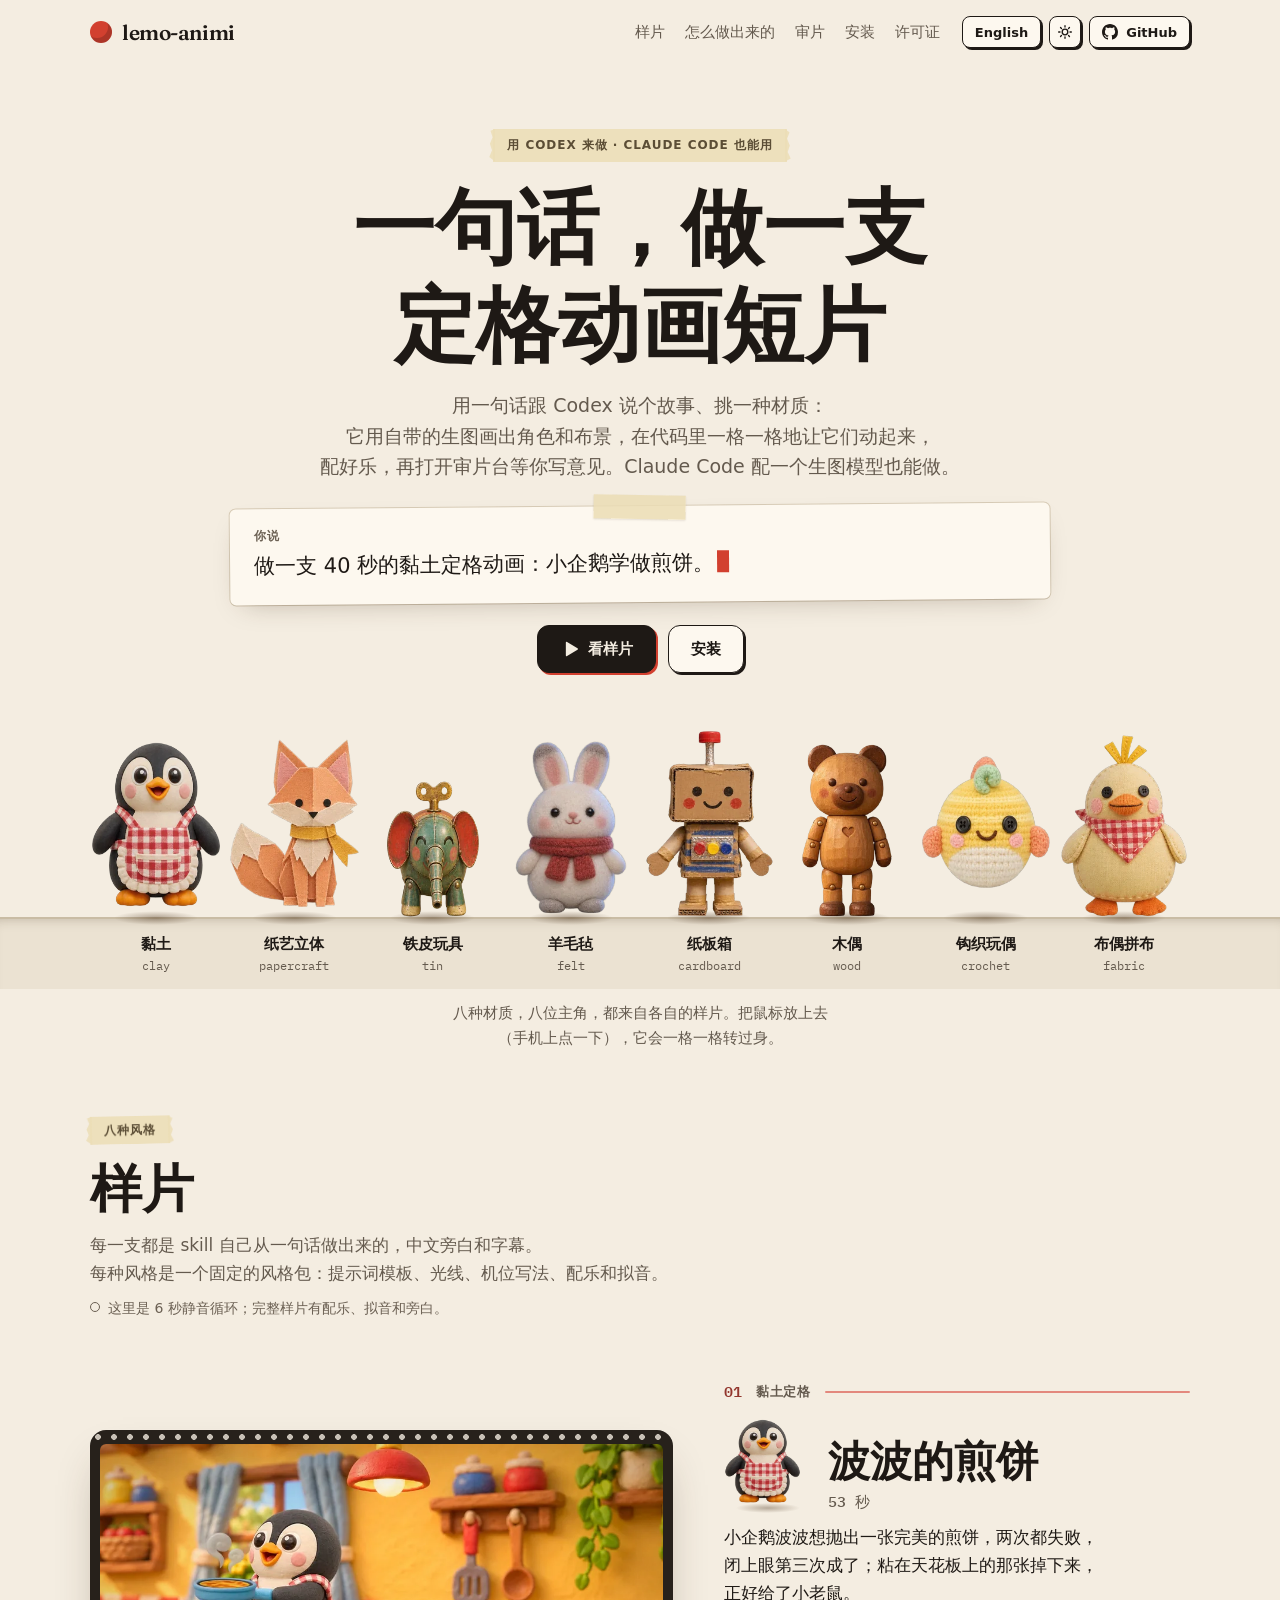
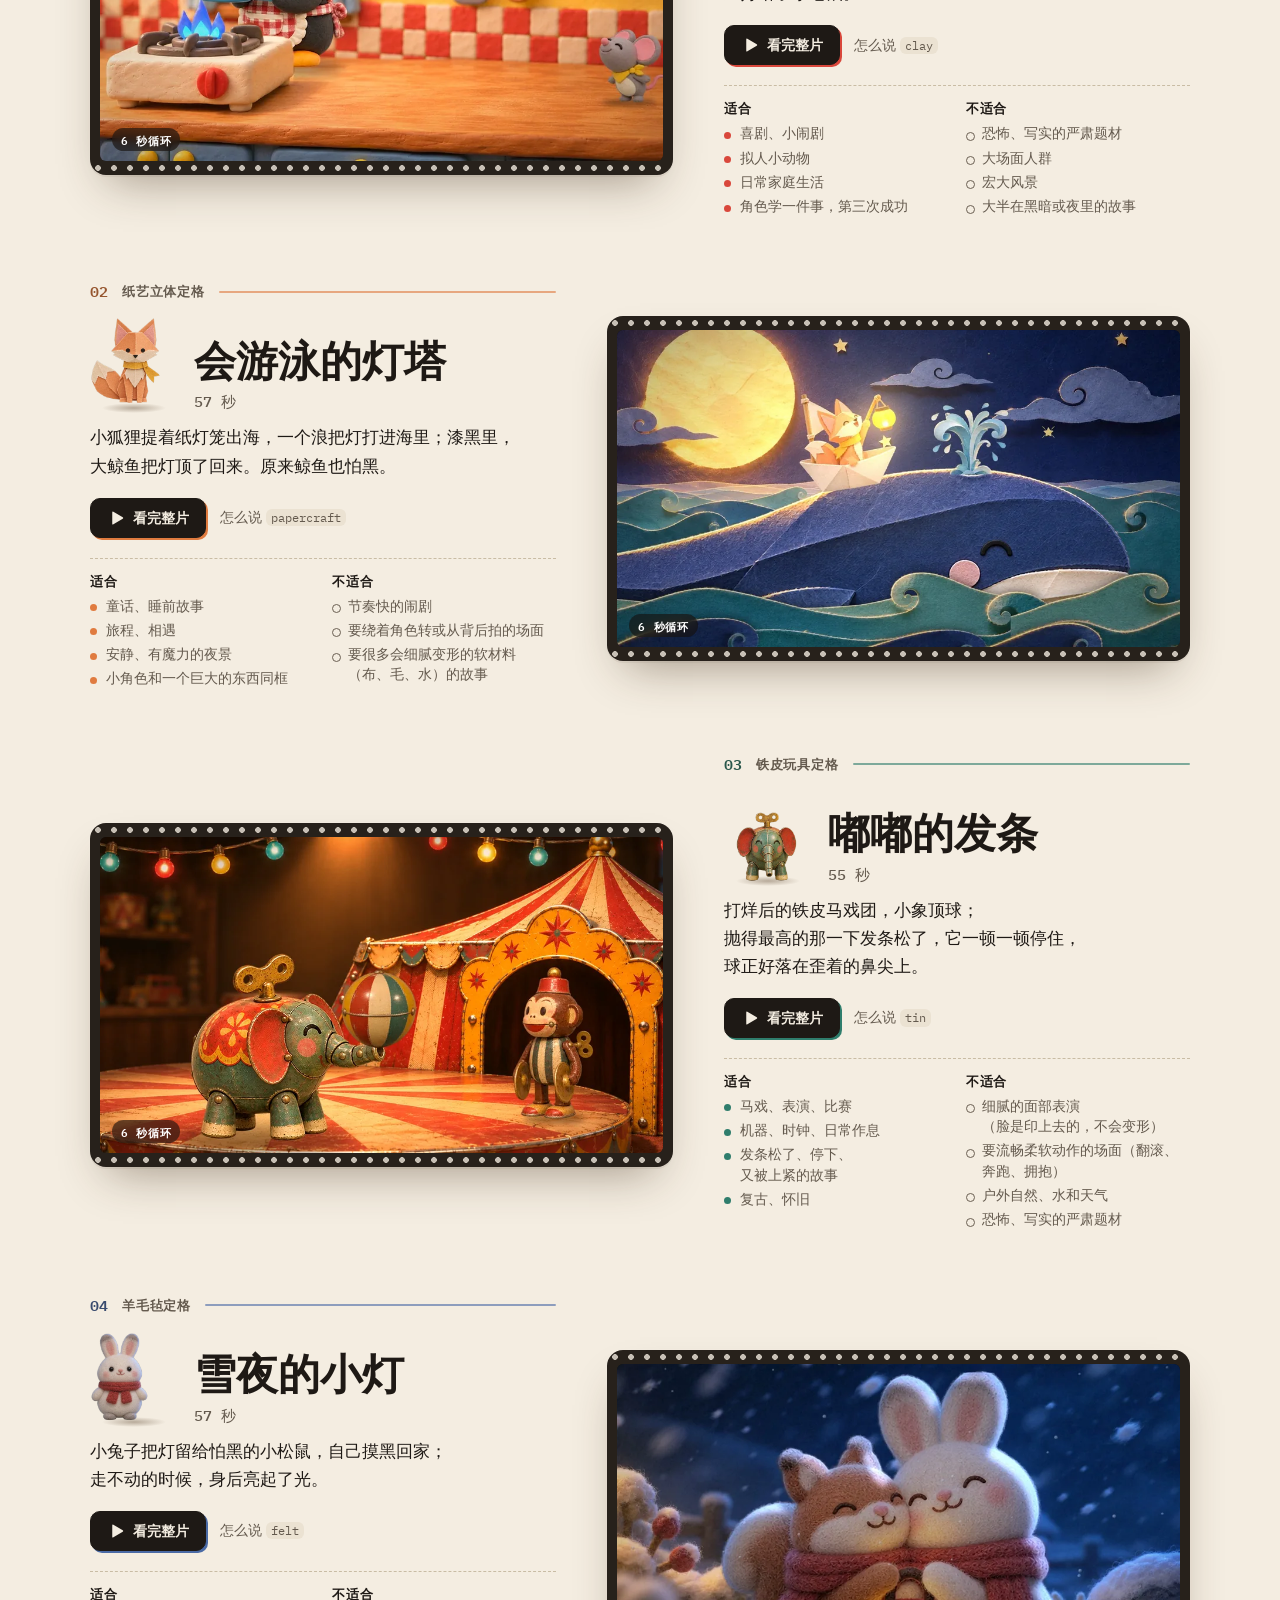
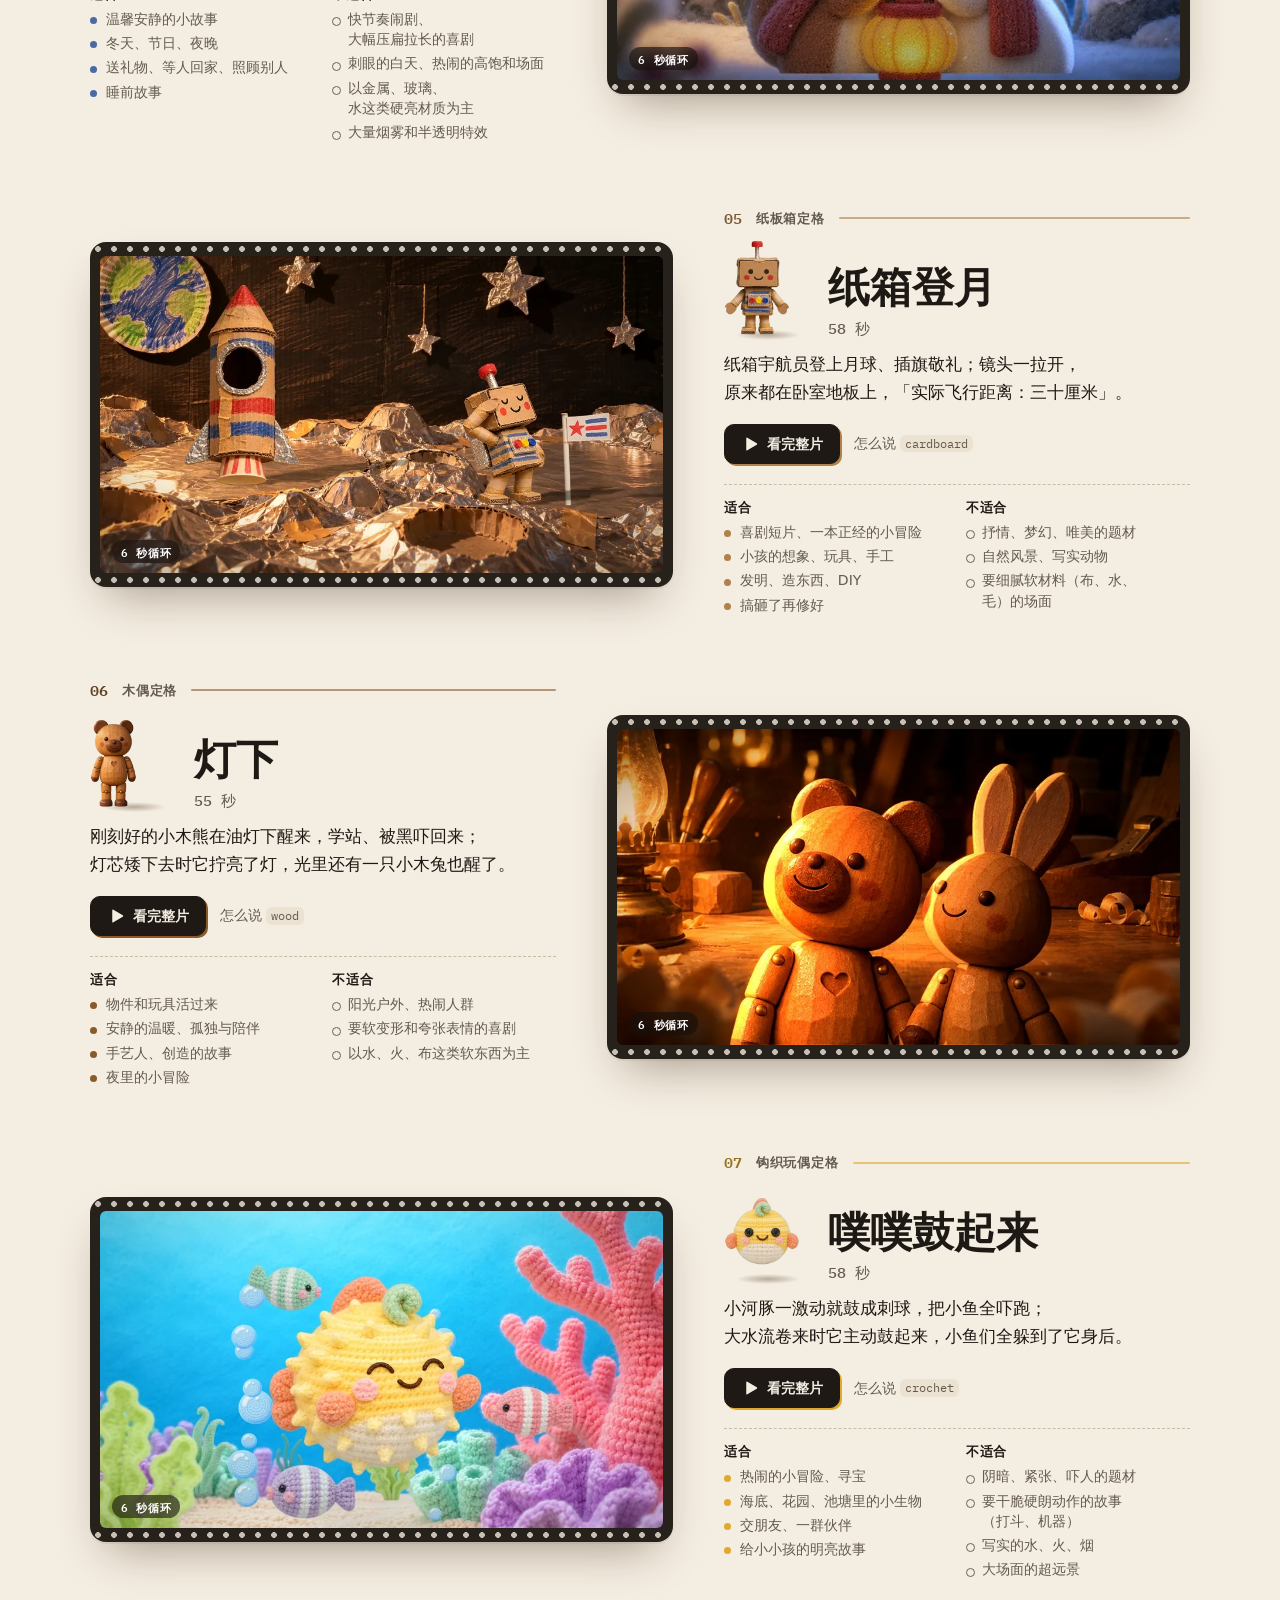
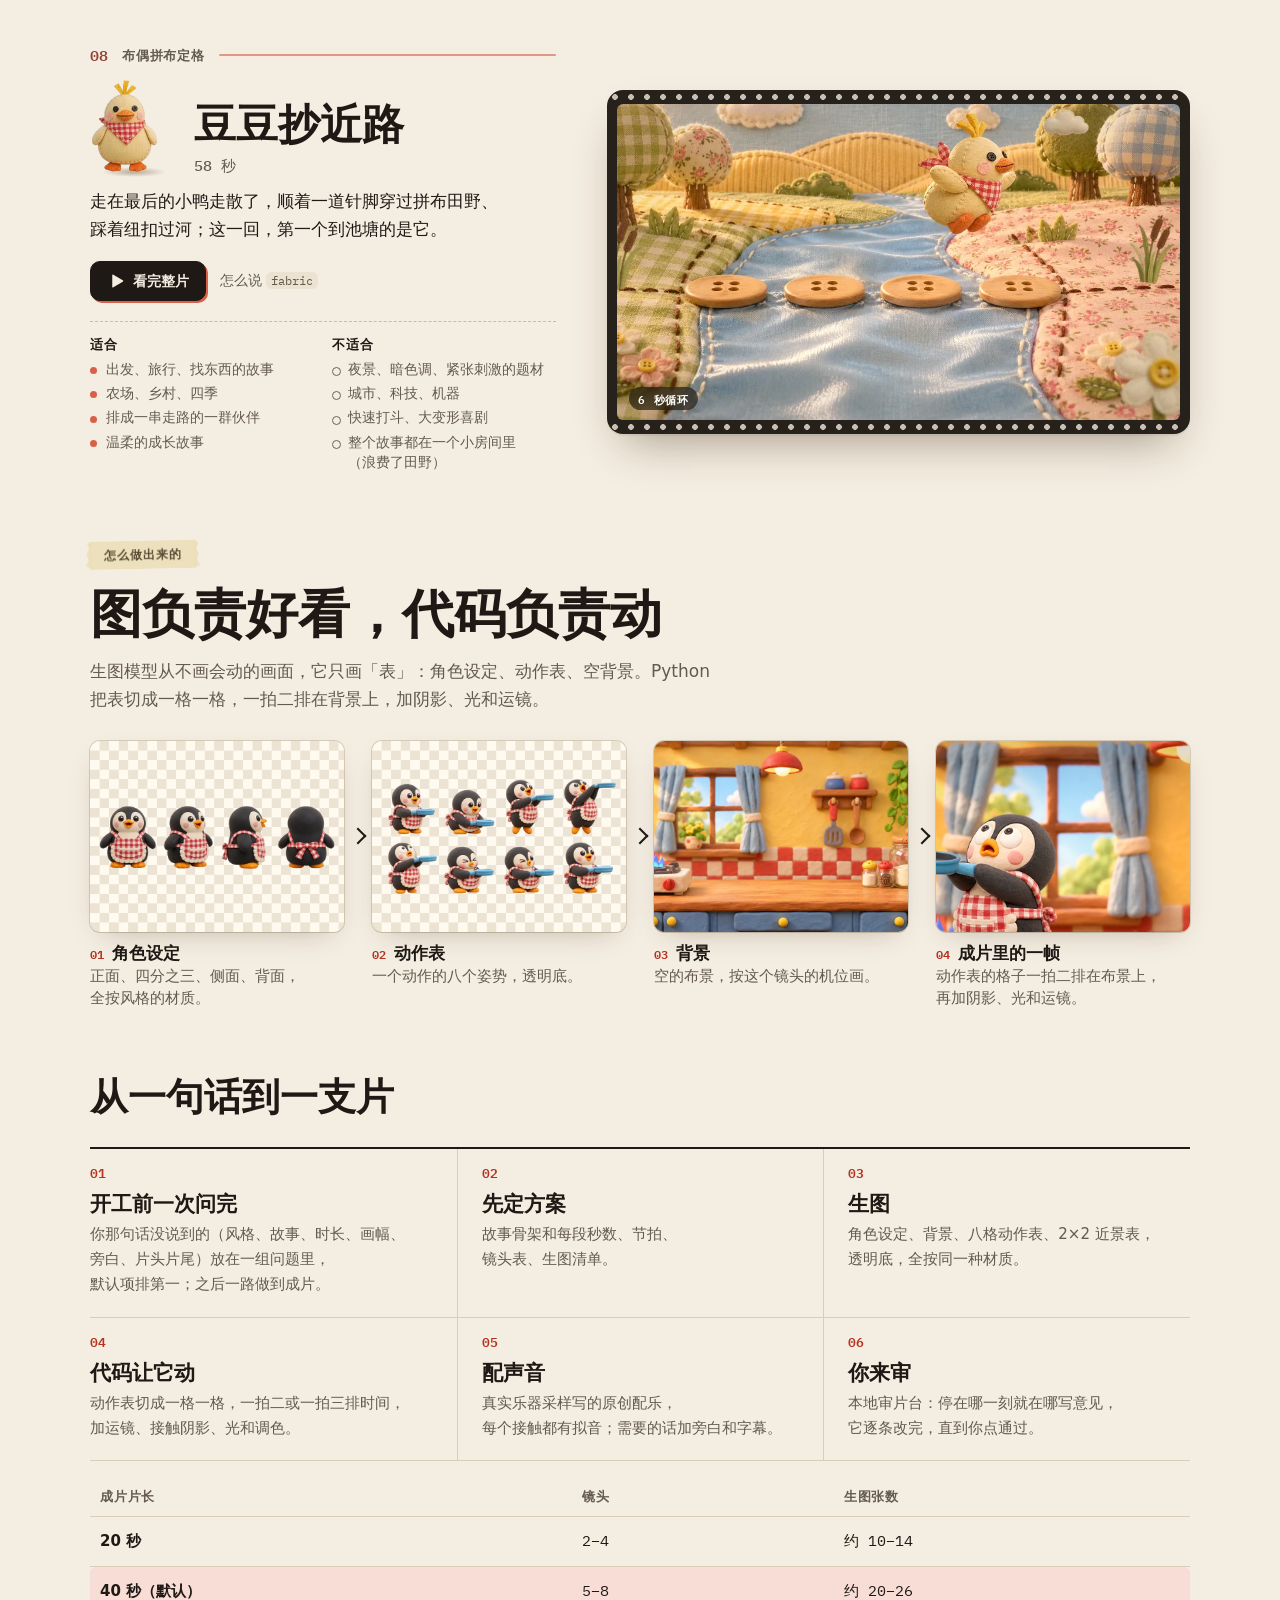
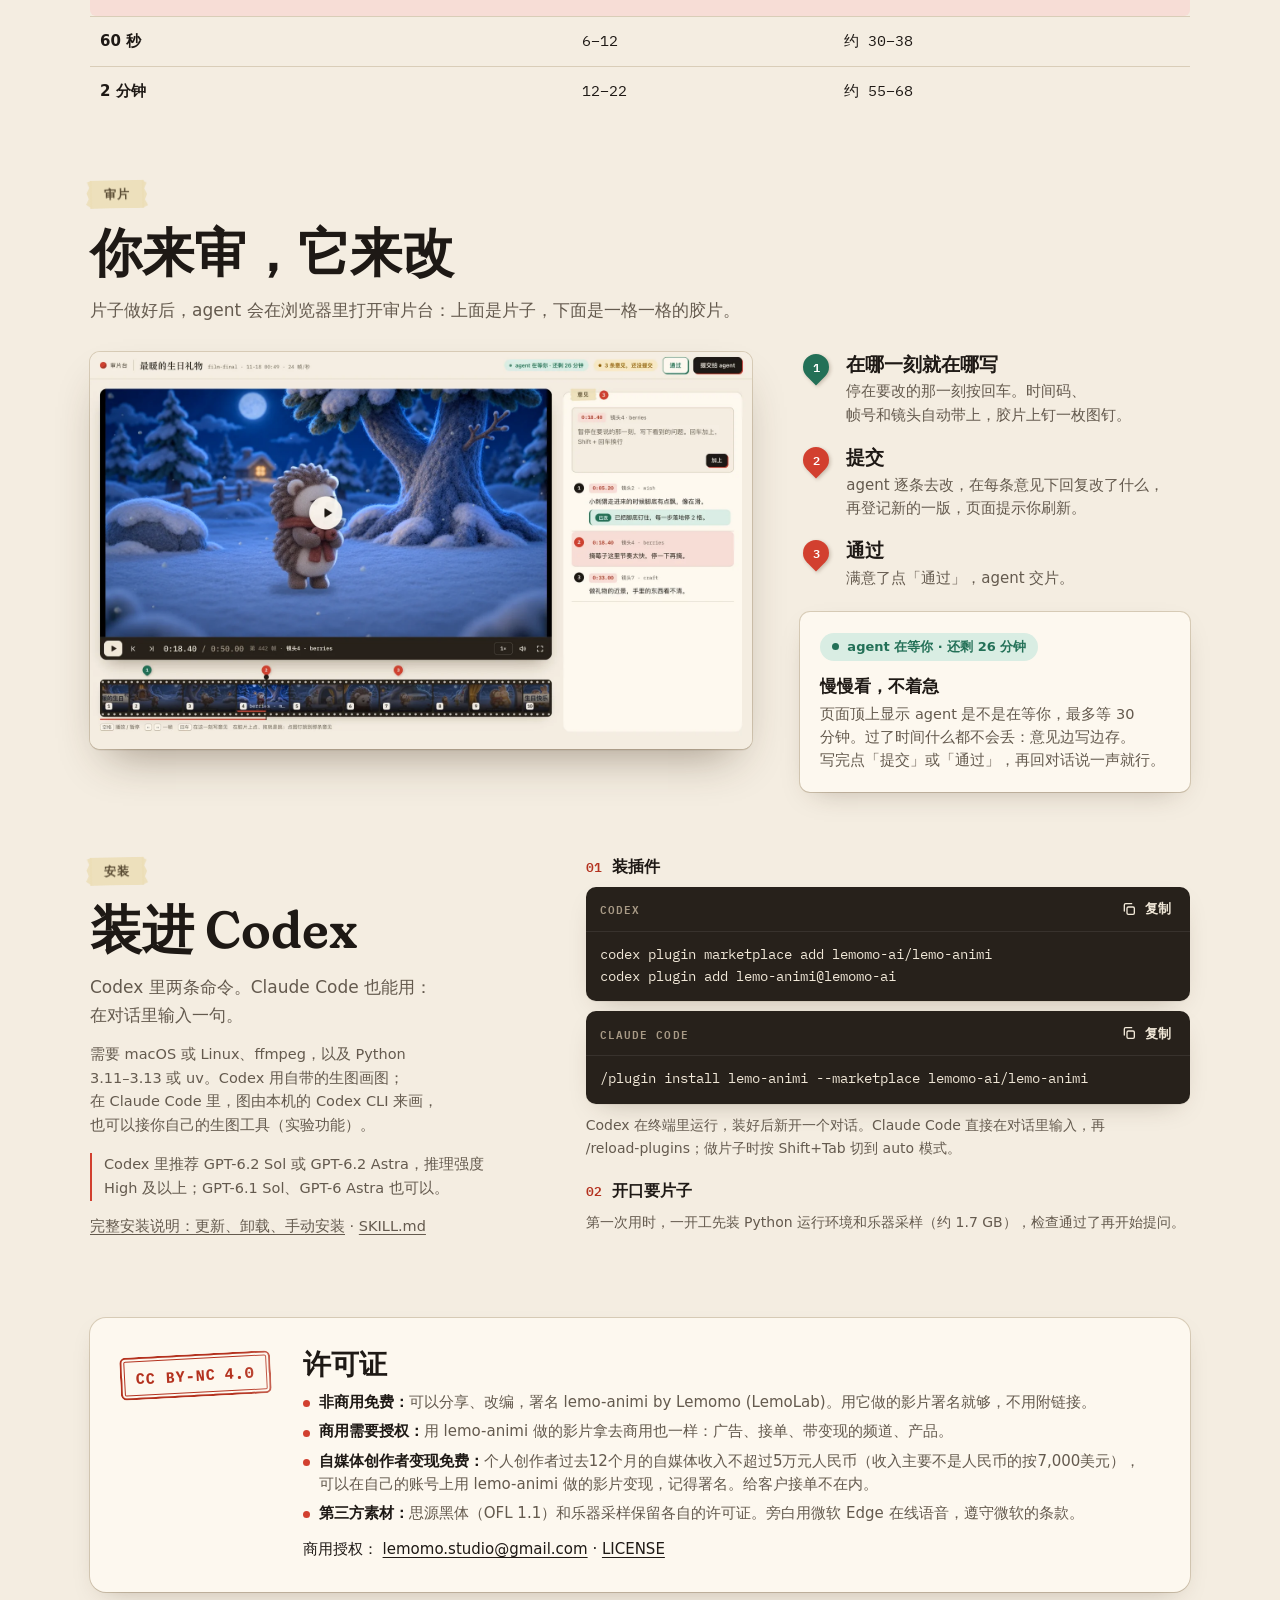
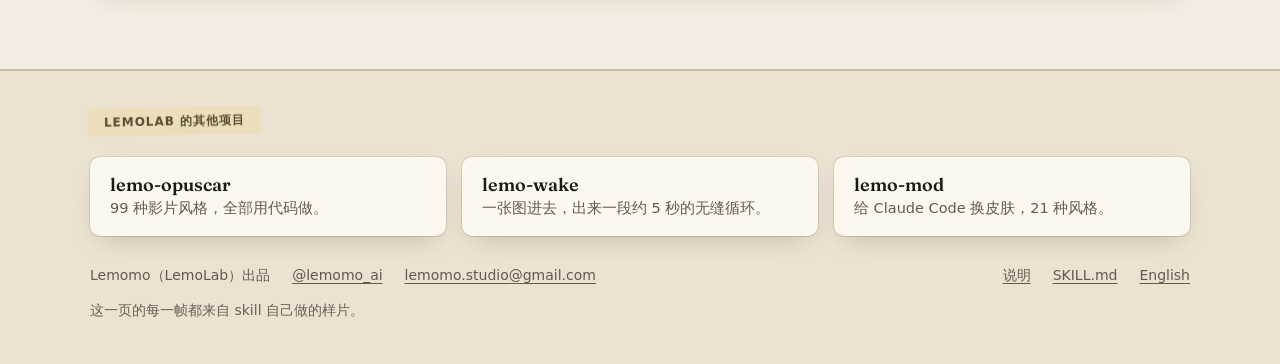
==== commit f4119844: "Site: social media creators can monetise for free; a film needs only the credit" ====
--- a/docs/zh/index.html
+++ b/docs/zh/index.html
@@ -187,7 +187,7 @@
 <section id="licence"><div class="wrap">
   <div class="lic"><a class="stamp" href="https://creativecommons.org/licenses/by-nc/4.0/">CC BY-NC 4.0</a><div>
     <h2 class="xs">许可证</h2>
-    <ul><li><b>非商用免费：</b>可以分享、改编，署名 <span class="nb">lemo-animi</span> by Lemomo (LemoLab)。</li><li><b>商用需要授权：</b>用 <span class="nb">lemo-animi</span> 做的影片拿去商用也一样：广告、接单、带变现的频<span class="nb">道、产品。</span></li><li><b>第三方素材：</b>思源黑体（OFL 1.1）和乐器采样保留各自的许可证。旁白用微软 Edge 在线语音，遵守微<span class="nb">软的条款。</span></li></ul>
+    <ul><li><b>非商用免费：</b>可以分享、改编，署名 <span class="nb">lemo-animi</span> by Lemomo (LemoLab)。用它做的影片署名就够，不<span class="nb">用附链接。</span></li><li><b>商用需要授权：</b>用 <span class="nb">lemo-animi</span> 做的影片拿去商用也一样：广告、接单、带变现的频<span class="nb">道、产品。</span></li><li><b>自媒体创作者变现免费：</b>个人创作者过去12个月的自媒体收入不超过5万元人民币（收入主要不是人民币的按7,000美元），可以在自己的账号上用 <span class="nb">lemo-animi</span> 做的影片变现，记得署名。给客户接<span class="nb">单不在内。</span></li><li><b>第三方素材：</b>思源黑体（OFL 1.1）和乐器采样保留各自的许可证。旁白用微软 Edge 在线语音，遵守微<span class="nb">软的条款。</span></li></ul>
     <p class="lic-c">商用授权： <span class="nb"><a href="mailto:lemomo.studio@gmail.com">lemomo.studio@gmail.com</a> · <a href="https://github.com/lemomo-ai/lemo-animi/blob/main/LICENSE">LICENSE</a></span></p></div></div>
 </div></section>
 </main>
